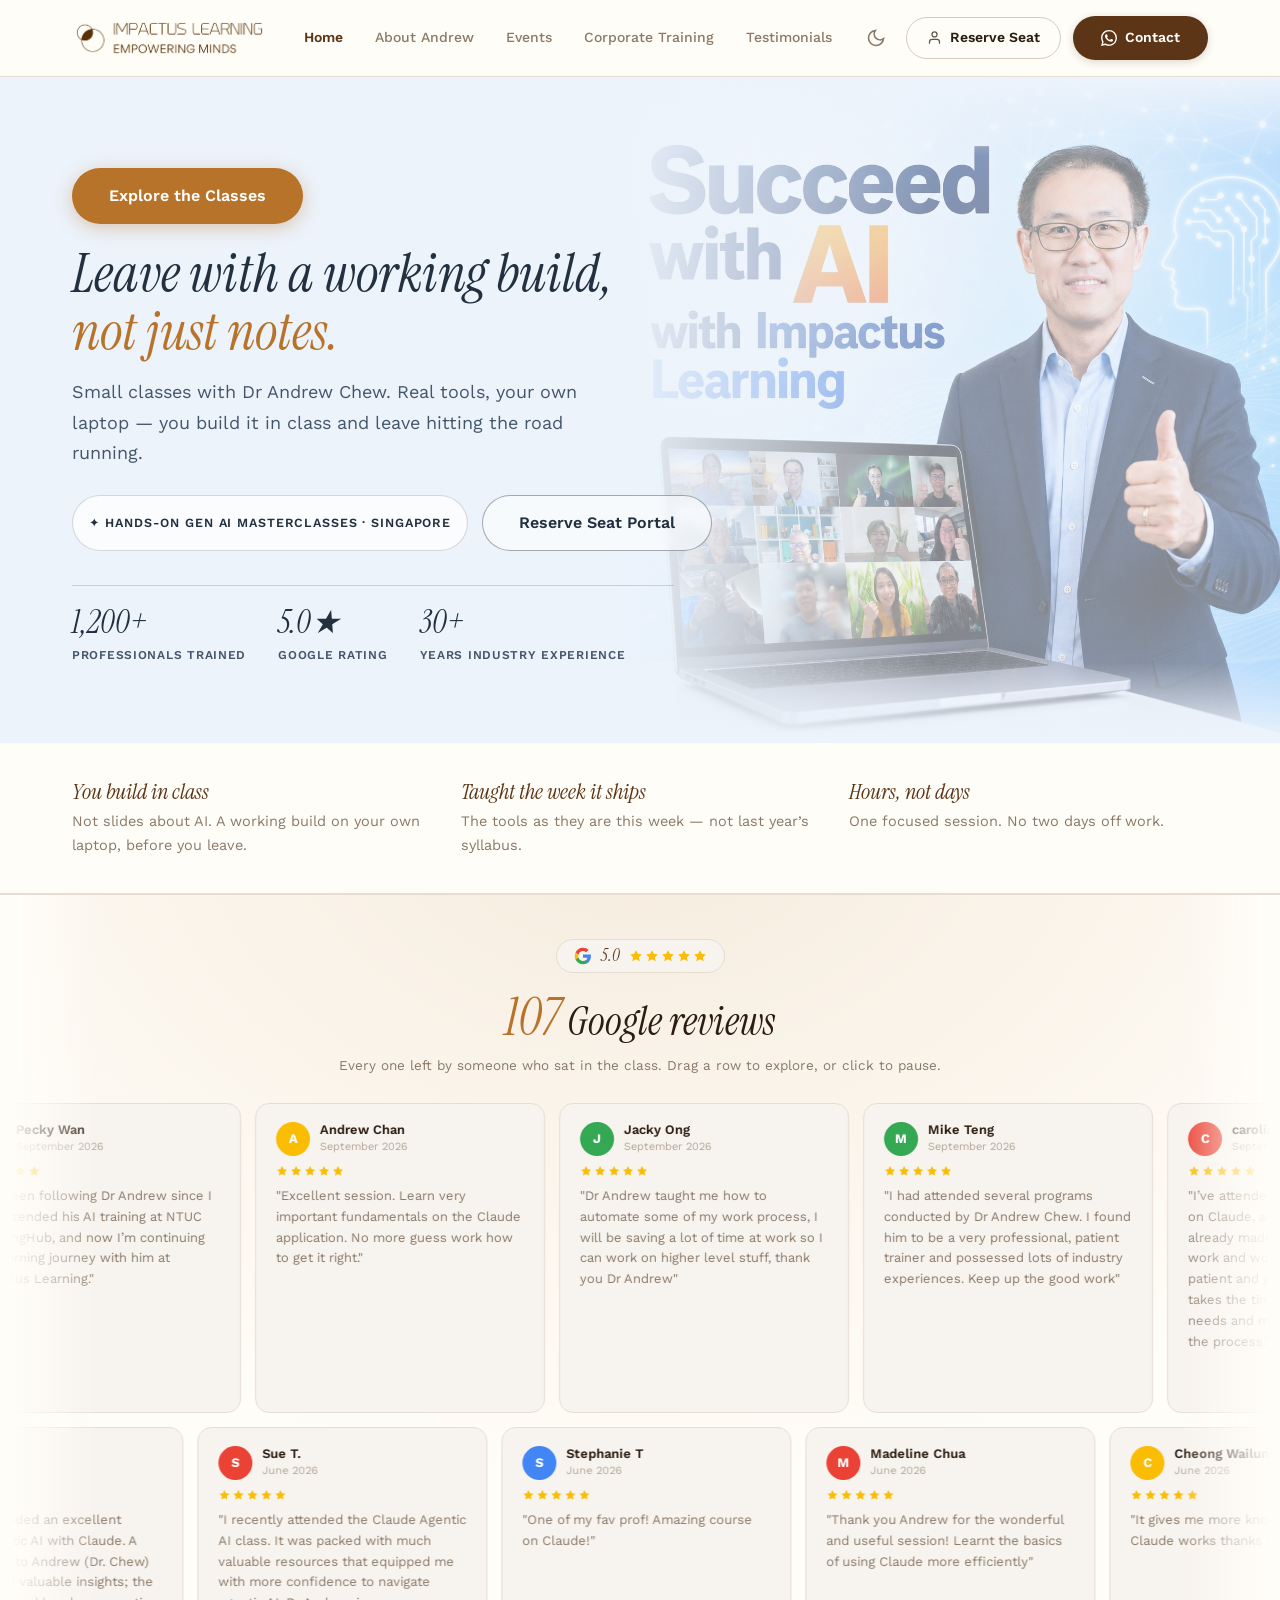
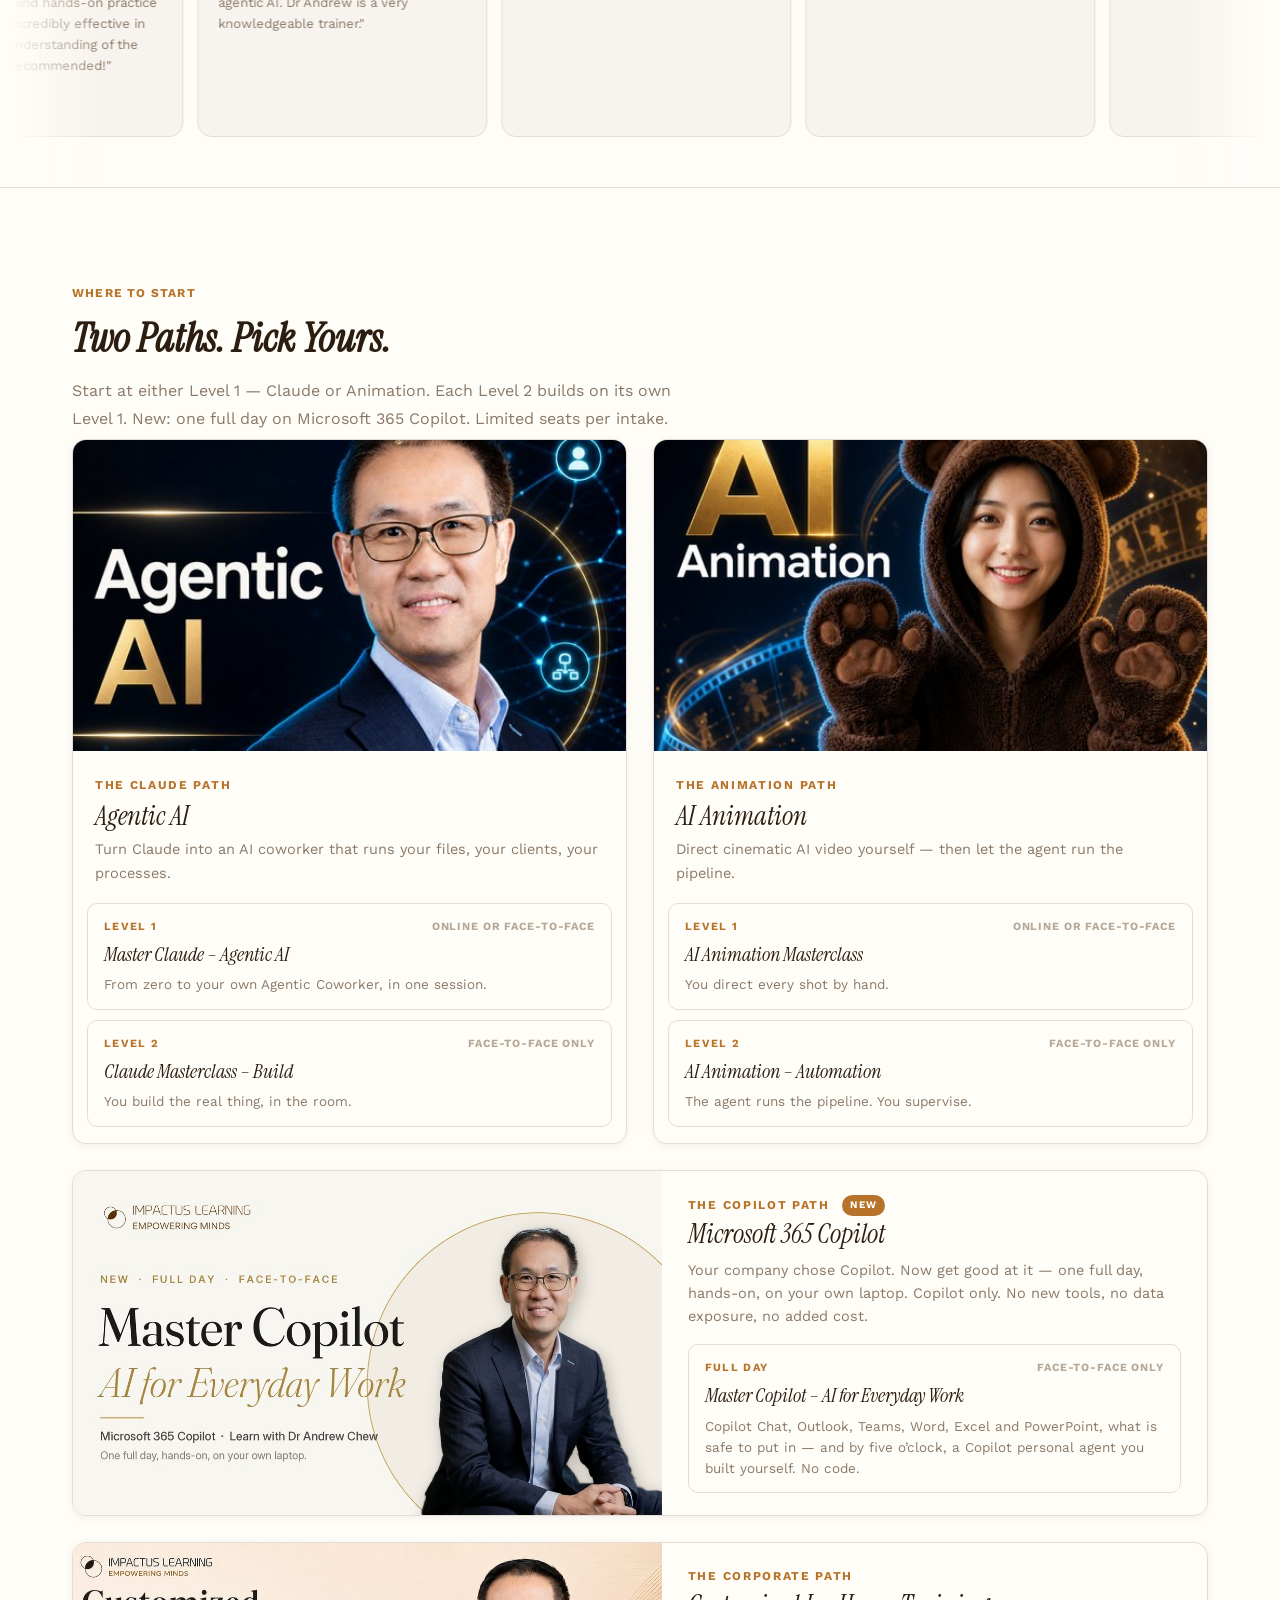
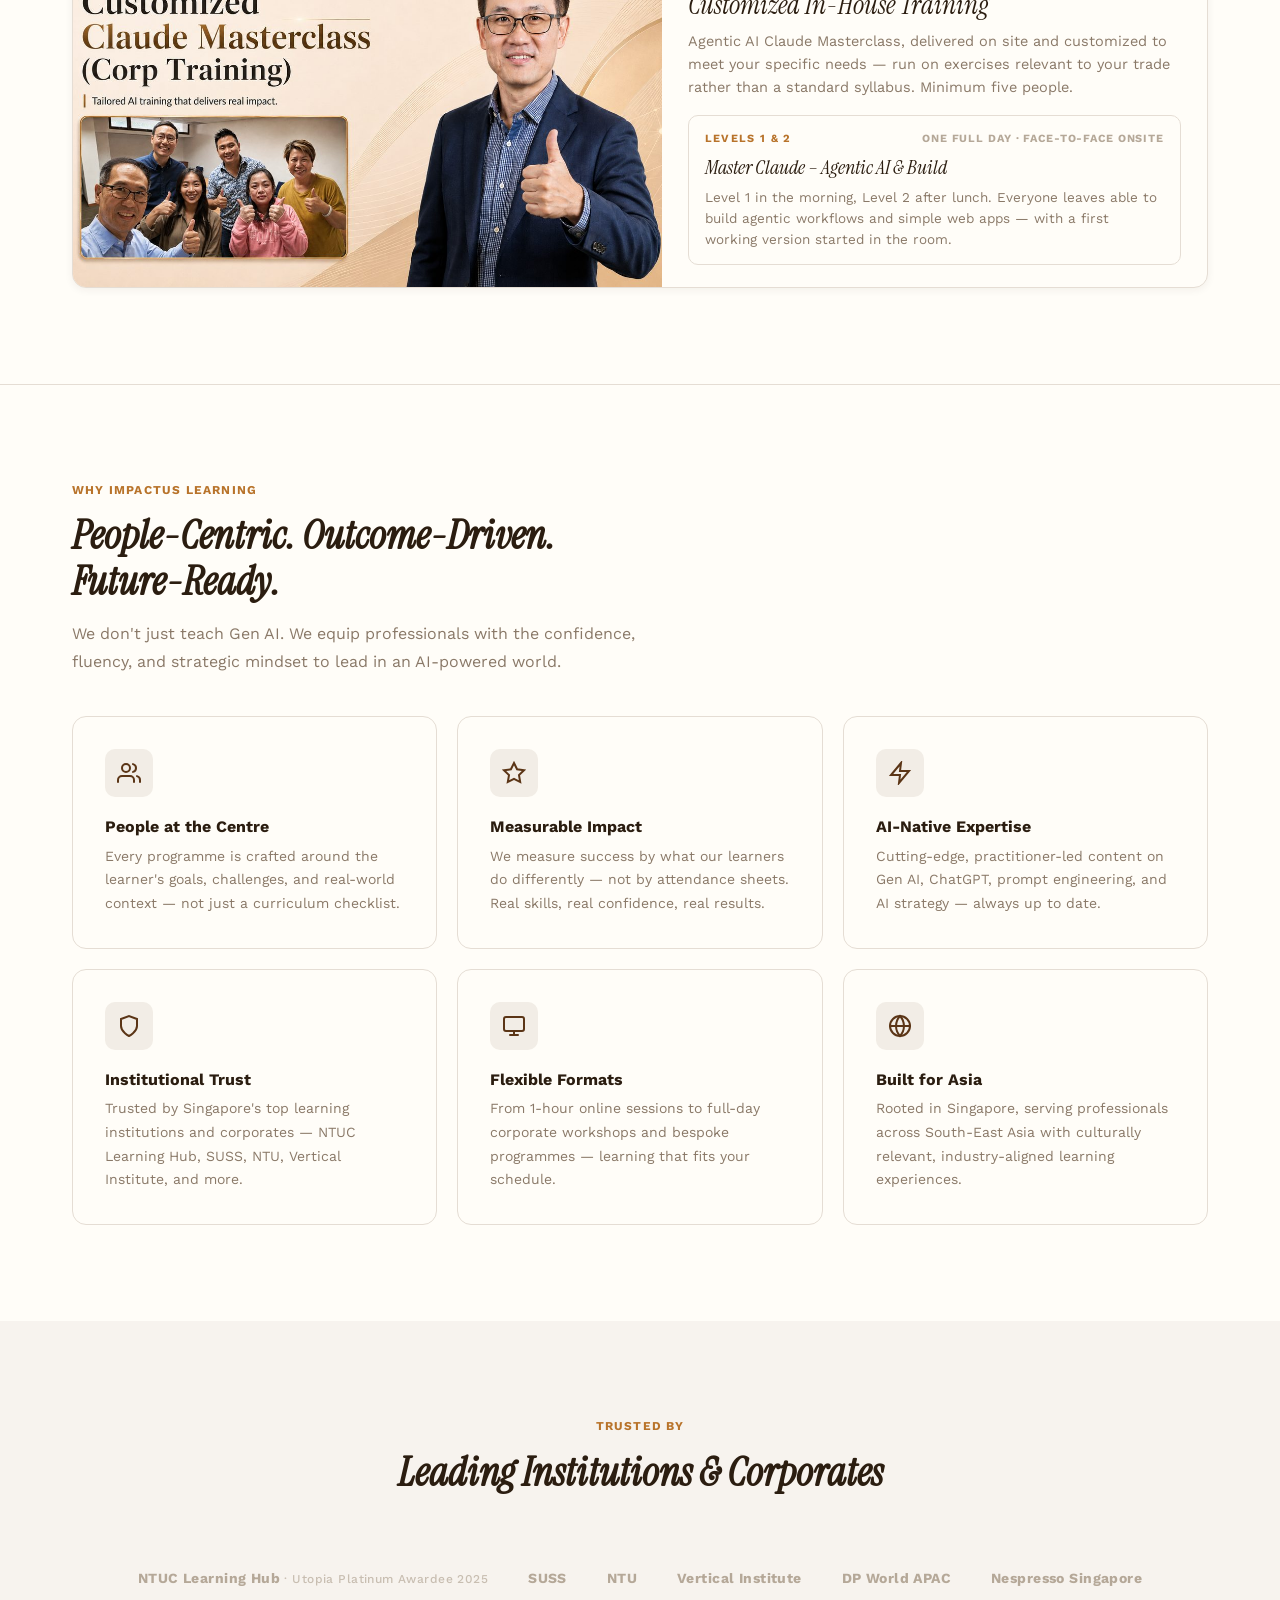
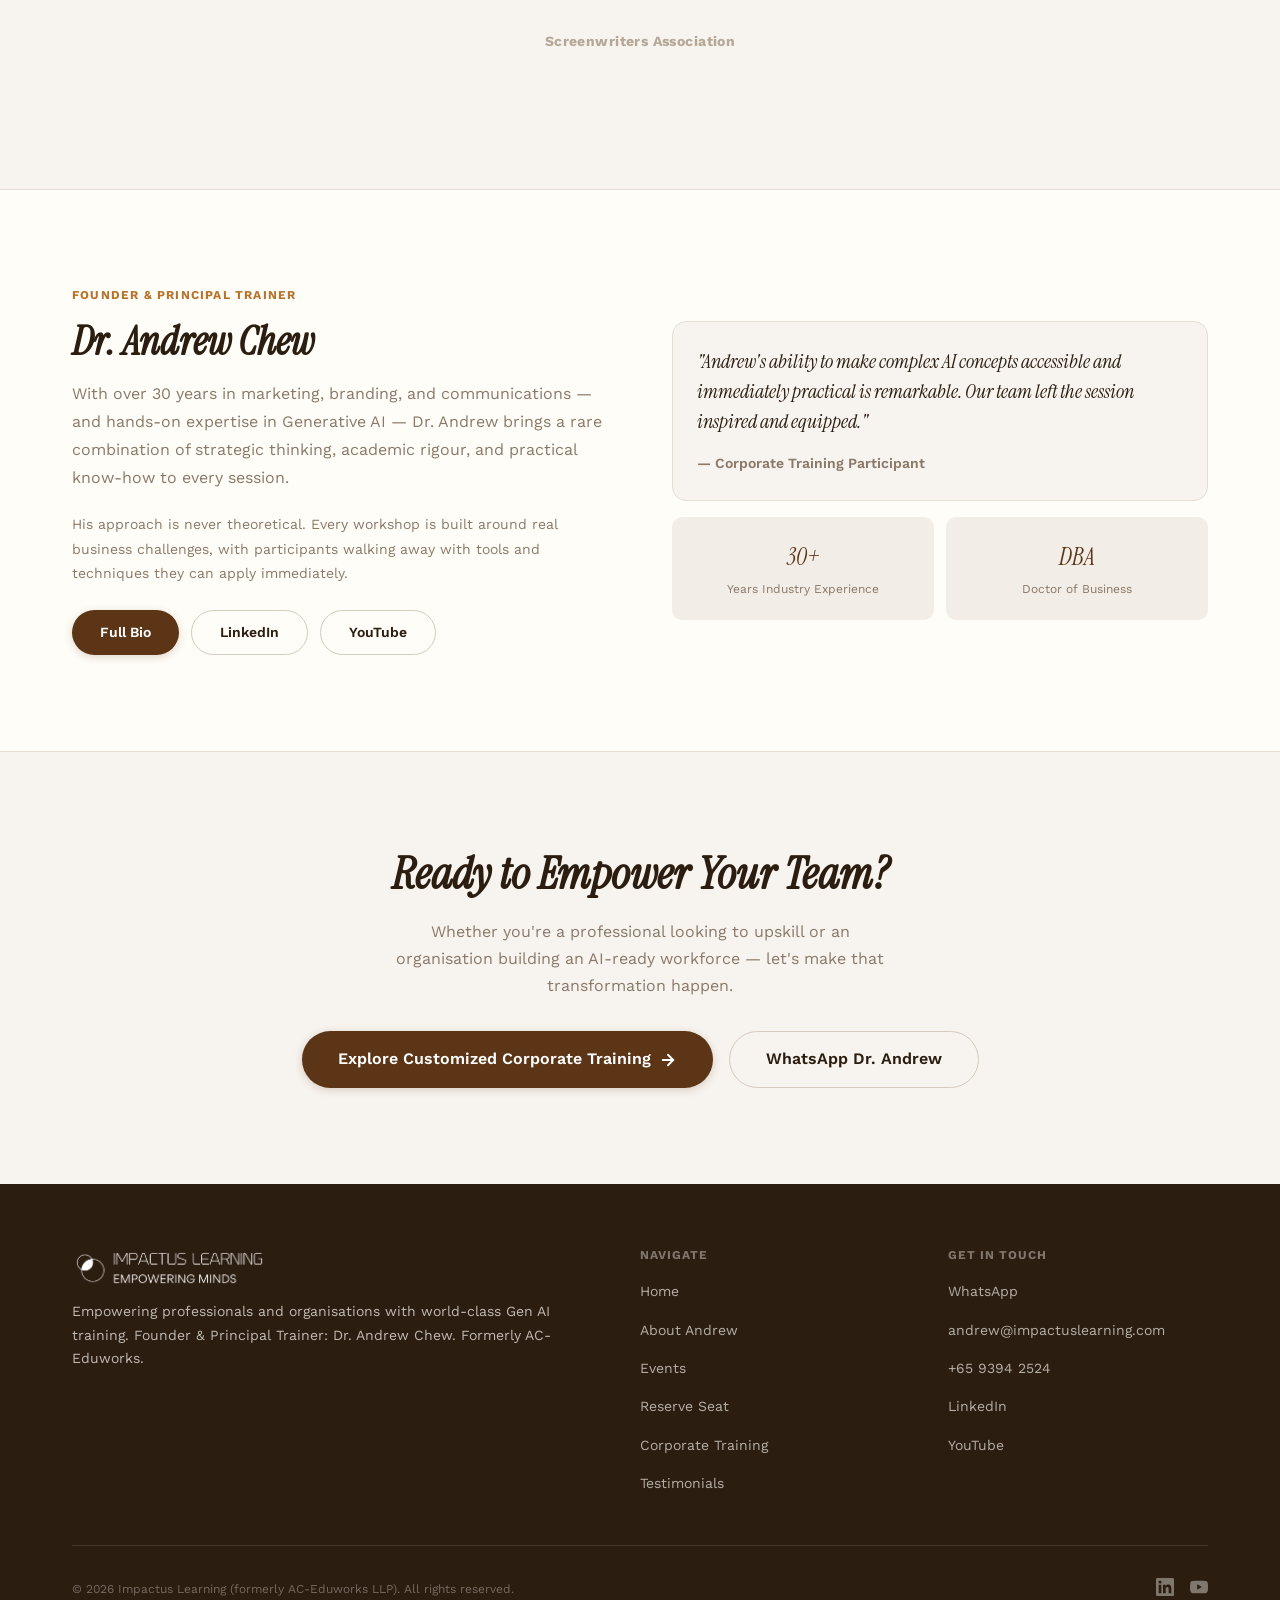
==== index.html @ dd1a16f7 "Homepage reviews: 104 -> 107 Google reviews; add Pecky Wan, Andrew Chan, Jacky Ong; hoe yang whee's " ====
<!DOCTYPE html>
<html lang="en">
<head>
  <!-- Google tag (gtag.js) -->
  <script async src="https://www.googletagmanager.com/gtag/js?id=G-1ZG98XKEWS"></script>
  <script>
    window.dataLayer = window.dataLayer || [];
    function gtag(){dataLayer.push(arguments);}
    gtag('js', new Date());
    gtag('config', 'G-1ZG98XKEWS');
  </script>

  <!-- Tidy URL: strip GA link-decoration params (_gl, _ga, _gid, _gac_*) from the address
       bar AFTER gtag.js has read them. Cross-domain measurement still works; the visitor
       just never sees the junk. -->
  <script>
    (function () {
      var JUNK = /^(_gl|_ga|_gid|_gac_.*)$/;
      function tidyUrl() {
        try {
          var url = new URL(window.location.href), dirty = false;
          Array.from(url.searchParams.keys()).forEach(function (k) {
            if (JUNK.test(k)) { url.searchParams.delete(k); dirty = true; }
          });
          if (!dirty) return;
          var qs = url.searchParams.toString();
          history.replaceState(history.state, '', url.pathname + (qs ? '?' + qs : '') + url.hash);
        } catch (e) { /* no-op */ }
      }
      if (document.readyState === 'complete') tidyUrl();
      else window.addEventListener('load', tidyUrl);
    })();
  </script>

  <meta charset="UTF-8">
  <meta name="viewport" content="width=device-width, initial-scale=1.0">
  <meta name="color-scheme" content="light dark">
  <meta name="supported-color-schemes" content="light dark">
  <title>Impactus Learning — Empowering Minds</title>
  <meta name="description" content="Impactus Learning empowers professionals and organisations with world-class Gen AI training. Founder & Principal Trainer: Dr. Andrew Chew. Formerly AC-Eduworks.">
  <meta property="og:title" content="Impactus Learning — Empowering Minds">
  <meta property="og:description" content="Professional Gen AI training for marketing, sales, and creative teams. Practical, transformative, people-centric.">
  <link rel="preconnect" href="https://fonts.googleapis.com">
  <link rel="preconnect" href="https://fonts.gstatic.com" crossorigin>
  <link href="https://fonts.googleapis.com/css2?family=Instrument+Serif:ital@0;1&family=Work+Sans:wght@300..700&display=swap" rel="stylesheet">
  <link rel="stylesheet" href="css/style.css?v=landing-v10">
  <link rel="icon" type="image/x-icon" href="favicon.ico">
  <link rel="apple-touch-icon" href="images/apple-touch-icon.png">
</head>
<body>

  <!-- HEADER -->
  <header class="header">
    <div class="container">
      <nav class="nav">
        <a href="index.html" class="nav__logo">
          <img src="images/logo.png" alt="Impactus Learning — Empowering Minds" class="nav__logo-img">
        </a>

        <div class="nav__overlay"></div>
        <ul class="nav__links">
          <li class="nav__drawer-header">
            <span>Menu</span>
            <button class="nav__close" aria-label="Close menu">
              <svg width="18" height="18" viewBox="0 0 24 24" fill="none" stroke="currentColor" stroke-width="2.5" stroke-linecap="round"><path d="M18 6L6 18M6 6l12 12"/></svg>
            </button>
          </li>
          <li class="nav__portal-item"><a href="https://events.impactuslearning.com/portal/" target="_blank" rel="noopener"><svg width="16" height="16" viewBox="0 0 24 24" fill="none" stroke="currentColor" stroke-width="2" stroke-linecap="round" stroke-linejoin="round"><path d="M20 21v-2a4 4 0 0 0-4-4H8a4 4 0 0 0-4 4v2"/><circle cx="12" cy="7" r="4"/></svg> Reserve Seat</a></li>
                    <li><a href="index.html" class="active">Home</a></li>
          <li><a href="about.html">About Andrew</a></li>
          <li><a href="https://events.impactuslearning.com" target="_blank" rel="noopener">Events</a></li>
          <li><a href="training.html">Corporate Training</a></li>
          <li><a href="testimonials.html">Testimonials</a></li>
          <!-- <li><a href="rebrand.html">Our Story</a></li> -->
        </ul>

        <div class="nav__actions">
          <button class="theme-toggle" data-theme-toggle aria-label="Toggle theme">
            <svg width="20" height="20" viewBox="0 0 24 24" fill="none" stroke="currentColor" stroke-width="2"><path d="M21 12.79A9 9 0 1 1 11.21 3 7 7 0 0 0 21 12.79z"/></svg>
          </button>
          <a href="https://events.impactuslearning.com/portal/" class="btn btn--outline nav__portal" target="_blank" rel="noopener"><svg width="15" height="15" viewBox="0 0 24 24" fill="none" stroke="currentColor" stroke-width="2" stroke-linecap="round" stroke-linejoin="round"><path d="M20 21v-2a4 4 0 0 0-4-4H8a4 4 0 0 0-4 4v2"/><circle cx="12" cy="7" r="4"/></svg> Reserve Seat</a>
          <a href="https://wa.me/6593942524" class="btn btn--primary" target="_blank" rel="noopener">
            <svg width="16" height="16" viewBox="0 0 24 24" fill="currentColor"><path d="M17.472 14.382c-.297-.149-1.758-.867-2.03-.967-.273-.099-.471-.148-.67.15-.197.297-.767.966-.94 1.164-.173.199-.347.223-.644.075-.297-.15-1.255-.463-2.39-1.475-.883-.788-1.48-1.761-1.653-2.059-.173-.297-.018-.458.13-.606.134-.133.298-.347.446-.52.149-.174.198-.298.298-.497.099-.198.05-.371-.025-.52-.075-.149-.669-1.612-.916-2.207-.242-.579-.487-.5-.669-.51-.173-.008-.371-.01-.57-.01-.198 0-.52.074-.792.372-.272.297-1.04 1.016-1.04 2.479 0 1.462 1.065 2.875 1.213 3.074.149.198 2.096 3.2 5.077 4.487.709.306 1.262.489 1.694.625.712.227 1.36.195 1.871.118.571-.085 1.758-.719 2.006-1.413.248-.694.248-1.289.173-1.413-.074-.124-.272-.198-.57-.347m-5.421 7.403h-.004a9.87 9.87 0 01-5.031-1.378l-.361-.214-3.741.982.998-3.648-.235-.374a9.86 9.86 0 01-1.51-5.26c.001-5.45 4.436-9.884 9.888-9.884 2.64 0 5.122 1.03 6.988 2.898a9.825 9.825 0 012.893 6.994c-.003 5.45-4.437 9.884-9.885 9.884m8.413-18.297A11.815 11.815 0 0012.05 0C5.495 0 .16 5.335.157 11.892c0 2.096.547 4.142 1.588 5.945L.057 24l6.305-1.654a11.882 11.882 0 005.683 1.448h.005c6.554 0 11.89-5.335 11.893-11.893a11.821 11.821 0 00-3.48-8.413z"/></svg>
            Contact
          </a>
          <button class="nav__toggle" aria-label="Open menu">
            <svg width="24" height="24" viewBox="0 0 24 24" fill="none" stroke="currentColor" stroke-width="2"><path d="M3 12h18M3 6h18M3 18h18"/></svg>
          </button>
        </div>
      </nav>
    </div>
  </header>

  <!-- HERO — full-photo, outcome-led -->
  <section class="heroX">
    <div class="heroX__art">
      <img src="images/succeed-hero-banner.jpg" alt="Succeed with AI with Impactus Learning — Dr Andrew Chew, thumbs up beside a class on a video call" class="heroX__bg" loading="eager" fetchpriority="high">
    </div>
    <div class="container heroX__content">
      <a href="#paths" class="btn btn--lg btn--hero-gold heroX__cta-top">Explore the Classes</a>
      <h1 class="heroX__title">Leave with a working build, <span>not just notes.</span></h1>
      <p class="heroX__sub">Small classes with Dr Andrew Chew. Real tools, your own laptop &mdash; you build it in class and leave hitting the road running.</p>
      <div class="heroX__actions">
        <a href="#paths" class="heroX__badge heroX__badge--link">&#10022; Hands-on Gen AI masterclasses &middot; Singapore</a>
        <a href="https://events.impactuslearning.com/portal/" class="btn btn--lg btn--hero-ghost" target="_blank" rel="noopener">Reserve Seat Portal</a>
      </div>
      <div class="heroX__proof">
        <div class="heroX__stat"><strong data-count="1200" data-suffix="+">0</strong><span>Professionals trained</span></div>
        <div class="heroX__stat"><strong>5.0&#9733;</strong><span>Google rating</span></div>
        <div class="heroX__stat"><strong data-count="30" data-suffix="+">0</strong><span>Years industry experience</span></div>
      </div>
    </div>
  </section>

  <!-- WHAT'S IN IT FOR YOU -->
  <section class="whyrow" data-animate>
    <div class="container">
      <div class="whyrow__grid">
        <div class="whyrow__item">
          <h3>You build in class</h3>
          <p>Not slides about AI. A working build on your own laptop, before you leave.</p>
        </div>
        <div class="whyrow__item">
          <h3>Taught the week it ships</h3>
          <p>The tools as they are this week &mdash; not last year&rsquo;s syllabus.</p>
        </div>
        <div class="whyrow__item">
          <h3>Hours, not days</h3>
          <p>One focused session. No two days off work.</p>
        </div>
      </div>
    </div>
  </section>

  <!-- GOOGLE REVIEWS - two counter-scrolling rows (top: newest first, bottom: oldest first) -->
  <section class="rvws" id="reviews" aria-label="Google reviews">
    <svg width="0" height="0" style="position:absolute" aria-hidden="true" focusable="false"><defs><symbol id="rvstar" viewBox="0 0 24 24"><path d="M12 2l3.09 6.26L22 9.27l-5 4.87 1.18 6.88L12 17.77l-6.18 3.25L7 14.14 2 9.27l6.91-1.01L12 2z"/></symbol></defs></svg>
    <div class="rvws__head">
      <span class="rvws__badge"><svg class="rvws__g" width="18" height="18" viewBox="0 0 24 24" xmlns="http://www.w3.org/2000/svg" aria-hidden="true"><path d="M22.56 12.25c0-.78-.07-1.53-.2-2.25H12v4.26h5.92c-.26 1.37-1.04 2.53-2.21 3.31v2.77h3.57c2.08-1.92 3.28-4.74 3.28-8.09z" fill="#4285F4"/><path d="M12 23c2.97 0 5.46-.98 7.28-2.66l-3.57-2.77c-.98.66-2.23 1.06-3.71 1.06-2.86 0-5.29-1.93-6.16-4.53H2.18v2.84C3.99 20.53 7.7 23 12 23z" fill="#34A853"/><path d="M5.84 14.09c-.22-.66-.35-1.36-.35-2.09s.13-1.43.35-2.09V7.07H2.18C1.43 8.55 1 10.22 1 12s.43 3.45 1.18 4.93l3.66-2.84z" fill="#FBBC05"/><path d="M12 5.38c1.62 0 3.06.56 4.21 1.64l3.15-3.15C17.45 2.09 14.97 1 12 1 7.7 1 3.99 3.47 2.18 7.07l3.66 2.84c.87-2.6 3.3-4.53 6.16-4.53z" fill="#EA4335"/></svg><span class="rvws__score">5.0</span><span class="rvws__stars"><svg class="rvst rvst--lg"><use href="#rvstar"/></svg><svg class="rvst rvst--lg"><use href="#rvstar"/></svg><svg class="rvst rvst--lg"><use href="#rvstar"/></svg><svg class="rvst rvst--lg"><use href="#rvstar"/></svg><svg class="rvst rvst--lg"><use href="#rvstar"/></svg></span></span>
      <h2 class="rvws__count"><strong>107</strong> Google reviews</h2>
      <p class="rvws__sub">Every one left by someone who sat in the class. Drag a row to explore, or click to pause.</p>
    </div>
    <div class="rvws__rows">
      <div class="rvws__vp">
        <div class="rvws__track rvws__track--a" id="rvwsRowTop" data-dir="left">
          <!-- === SET 1 (real reviews only) === -->
          <div class="review-card"><div class="review-card__top"><div class="review-card__avatar" style="background:#4285F4;">P</div><div><div class="review-card__name">Pecky Wan</div><div class="review-card__date">September 2026</div></div></div><div class="review-card__stars"><svg class="rvst"><use href="#rvstar"/></svg><svg class="rvst"><use href="#rvstar"/></svg><svg class="rvst"><use href="#rvstar"/></svg><svg class="rvst"><use href="#rvstar"/></svg><svg class="rvst"><use href="#rvstar"/></svg></div><p class="review-card__text">"I’ve been following Dr Andrew since I first attended his AI training at NTUC LearningHub, and now I’m continuing my learning journey with him at Impactus Learning."</p></div>
          <div class="review-card"><div class="review-card__top"><div class="review-card__avatar" style="background:#FBBC04;">A</div><div><div class="review-card__name">Andrew Chan</div><div class="review-card__date">September 2026</div></div></div><div class="review-card__stars"><svg class="rvst"><use href="#rvstar"/></svg><svg class="rvst"><use href="#rvstar"/></svg><svg class="rvst"><use href="#rvstar"/></svg><svg class="rvst"><use href="#rvstar"/></svg><svg class="rvst"><use href="#rvstar"/></svg></div><p class="review-card__text">"Excellent session. Learn very important fundamentals on the Claude application. No more guess work how to get it right."</p></div>
          <div class="review-card"><div class="review-card__top"><div class="review-card__avatar" style="background:#34A853;">J</div><div><div class="review-card__name">Jacky Ong</div><div class="review-card__date">September 2026</div></div></div><div class="review-card__stars"><svg class="rvst"><use href="#rvstar"/></svg><svg class="rvst"><use href="#rvstar"/></svg><svg class="rvst"><use href="#rvstar"/></svg><svg class="rvst"><use href="#rvstar"/></svg><svg class="rvst"><use href="#rvstar"/></svg></div><p class="review-card__text">"Dr Andrew taught me how to automate some of my work process, I will be saving a lot of time at work so I can work on higher level stuff, thank you Dr Andrew"</p></div>
          <div class="review-card"><div class="review-card__top"><div class="review-card__avatar" style="background:#34A853;">M</div><div><div class="review-card__name">Mike Teng</div><div class="review-card__date">September 2026</div></div></div><div class="review-card__stars"><svg class="rvst"><use href="#rvstar"/></svg><svg class="rvst"><use href="#rvstar"/></svg><svg class="rvst"><use href="#rvstar"/></svg><svg class="rvst"><use href="#rvstar"/></svg><svg class="rvst"><use href="#rvstar"/></svg></div><p class="review-card__text">"I had attended several programs conducted by Dr Andrew Chew. I found him to be a very professional, patient trainer and possessed lots of industry experiences. Keep up the good work"</p></div>
          <div class="review-card"><div class="review-card__top"><div class="review-card__avatar" style="background:#EA4335;">C</div><div><div class="review-card__name">caroline s</div><div class="review-card__date">September 2026</div></div></div><div class="review-card__stars"><svg class="rvst"><use href="#rvstar"/></svg><svg class="rvst"><use href="#rvstar"/></svg><svg class="rvst"><use href="#rvstar"/></svg><svg class="rvst"><use href="#rvstar"/></svg><svg class="rvst"><use href="#rvstar"/></svg></div><p class="review-card__text">"I’ve attended two of Andrew’s classes on Claude, and what I’ve learnt has already made a real difference to my work and workflows. He is a clear, patient and generous teacher who takes the time to understand your needs and make sure you understand the process."</p></div>
          <div class="review-card"><div class="review-card__top"><div class="review-card__avatar" style="background:#FBBC04;">A</div><div><div class="review-card__name">Advisory Joymgtservices</div><div class="review-card__date">August 2026</div></div></div><div class="review-card__stars"><svg class="rvst"><use href="#rvstar"/></svg><svg class="rvst"><use href="#rvstar"/></svg><svg class="rvst"><use href="#rvstar"/></svg><svg class="rvst"><use href="#rvstar"/></svg><svg class="rvst"><use href="#rvstar"/></svg></div><p class="review-card__text">"Dr. Andrew combines his wealth of corporate experience with cutting edge insight on the latest AI developments, resulting in a practical classroom experience that is engaging and relevant for all participants. Thank you Dr. Andrew for the excellent session!"</p></div>
          <div class="review-card"><div class="review-card__top"><div class="review-card__avatar" style="background:#4285F4;">G</div><div><div class="review-card__name">Gwen Law</div><div class="review-card__date">August 2026</div></div></div><div class="review-card__stars"><svg class="rvst"><use href="#rvstar"/></svg><svg class="rvst"><use href="#rvstar"/></svg><svg class="rvst"><use href="#rvstar"/></svg><svg class="rvst"><use href="#rvstar"/></svg><svg class="rvst"><use href="#rvstar"/></svg></div><p class="review-card__text">"I recently completed Claude training with Dr. Andrew and really enjoyed it. He explained everything clearly and made the training easy to understand and practical. I learned a lot of useful tips that I can apply to my daily work, couldn't wait to apply them in work. Highly recommended!"</p></div>
          <div class="review-card"><div class="review-card__top"><div class="review-card__avatar" style="background:#34A853;">J</div><div><div class="review-card__name">Jonathan Lim</div><div class="review-card__date">August 2026</div></div></div><div class="review-card__stars"><svg class="rvst"><use href="#rvstar"/></svg><svg class="rvst"><use href="#rvstar"/></svg><svg class="rvst"><use href="#rvstar"/></svg><svg class="rvst"><use href="#rvstar"/></svg><svg class="rvst"><use href="#rvstar"/></svg></div><p class="review-card__text">"Excellent knowledge and delivery"</p></div>
          <div class="review-card"><div class="review-card__top"><div class="review-card__avatar" style="background:#FBBC04;">L</div><div><div class="review-card__name">Luke Tan</div><div class="review-card__date">August 2026</div></div></div><div class="review-card__stars"><svg class="rvst"><use href="#rvstar"/></svg><svg class="rvst"><use href="#rvstar"/></svg><svg class="rvst"><use href="#rvstar"/></svg><svg class="rvst"><use href="#rvstar"/></svg><svg class="rvst"><use href="#rvstar"/></svg></div><p class="review-card__text">"After attending it, I can confidently say it was an excellent decision and one of the most worthwhile uses of my precious time in recent memory."</p></div>
          <div class="review-card"><div class="review-card__top"><div class="review-card__avatar" style="background:#EA4335;">J</div><div><div class="review-card__name">Joyce Wam</div><div class="review-card__date">August 2026</div></div></div><div class="review-card__stars"><svg class="rvst"><use href="#rvstar"/></svg><svg class="rvst"><use href="#rvstar"/></svg><svg class="rvst"><use href="#rvstar"/></svg><svg class="rvst"><use href="#rvstar"/></svg><svg class="rvst"><use href="#rvstar"/></svg></div><p class="review-card__text">"Better understand Claude terminology or jargon for a layman. Dr Andrew was able to deliver and link it well!"</p></div>
          <div class="review-card"><div class="review-card__top"><div class="review-card__avatar" style="background:#4285F4;">B</div><div><div class="review-card__name">Bee Sin</div><div class="review-card__date">August 2026</div></div></div><div class="review-card__stars"><svg class="rvst"><use href="#rvstar"/></svg><svg class="rvst"><use href="#rvstar"/></svg><svg class="rvst"><use href="#rvstar"/></svg><svg class="rvst"><use href="#rvstar"/></svg><svg class="rvst"><use href="#rvstar"/></svg></div><p class="review-card__text">"Dr Andrew's class was engaging and well-structured. The explanations were clear and easy to understand, and the examples helped reinforce the key concepts. He was good in problem solving with the precise prompts. Overall, it was an enjoyable and valuable learning experience."</p></div>
          <div class="review-card"><div class="review-card__top"><div class="review-card__avatar" style="background:#34A853;">J</div><div><div class="review-card__name">Joshua Goh</div><div class="review-card__date">August 2026</div></div></div><div class="review-card__stars"><svg class="rvst"><use href="#rvstar"/></svg><svg class="rvst"><use href="#rvstar"/></svg><svg class="rvst"><use href="#rvstar"/></svg><svg class="rvst"><use href="#rvstar"/></svg><svg class="rvst"><use href="#rvstar"/></svg></div><p class="review-card__text">"Awesome instructor, Dr Andrew Chew and he was able to simplify the steps and explain each step clearly and in an interactive way that made learning so much easier and enjoyable !!"</p></div>
          <div class="review-card"><div class="review-card__top"><div class="review-card__avatar" style="background:#4285F4;">V</div><div><div class="review-card__name">Violet Ngan</div><div class="review-card__date">August 2026</div></div></div><div class="review-card__stars"><svg class="rvst"><use href="#rvstar"/></svg><svg class="rvst"><use href="#rvstar"/></svg><svg class="rvst"><use href="#rvstar"/></svg><svg class="rvst"><use href="#rvstar"/></svg><svg class="rvst"><use href="#rvstar"/></svg></div><p class="review-card__text">"Eye-opening and empowering! Dr Andrew Chew’s Impactus Learning Master Claude Agentic AI course opened my eyes to how much Claude can actually do. I was amazed that we could create a live website with minimal effort and learn how AI can simplify and automate everyday tasks."</p></div>
          <div class="review-card"><div class="review-card__top"><div class="review-card__avatar" style="background:#34A853;">A</div><div><div class="review-card__name">Agape Ko</div><div class="review-card__date">August 2026</div></div></div><div class="review-card__stars"><svg class="rvst"><use href="#rvstar"/></svg><svg class="rvst"><use href="#rvstar"/></svg><svg class="rvst"><use href="#rvstar"/></svg><svg class="rvst"><use href="#rvstar"/></svg><svg class="rvst"><use href="#rvstar"/></svg></div><p class="review-card__text">"Dr Andrew handholds u to create your own LIVE website during class !! Im gonna make many many websites for my biz~ &amp; attend ALL Ur classes~~~"</p></div>
          <div class="review-card"><div class="review-card__top"><div class="review-card__avatar" style="background:#FBBC04;">B</div><div><div class="review-card__name">barkathunnisha abu bakar</div><div class="review-card__date">August 2026</div></div></div><div class="review-card__stars"><svg class="rvst"><use href="#rvstar"/></svg><svg class="rvst"><use href="#rvstar"/></svg><svg class="rvst"><use href="#rvstar"/></svg><svg class="rvst"><use href="#rvstar"/></svg><svg class="rvst"><use href="#rvstar"/></svg></div><p class="review-card__text">"I attended the Claude Masterclass and it exceeded my expectations. Andrew is a clear, structured, and genuinely friendly instructor — he makes the material easy to pick up regardless of your starting point."</p></div>
          <div class="review-card"><div class="review-card__top"><div class="review-card__avatar" style="background:#EA4335;">H</div><div><div class="review-card__name">Honey Jellus</div><div class="review-card__date">July 2026</div></div></div><div class="review-card__stars"><svg class="rvst"><use href="#rvstar"/></svg><svg class="rvst"><use href="#rvstar"/></svg><svg class="rvst"><use href="#rvstar"/></svg><svg class="rvst"><use href="#rvstar"/></svg><svg class="rvst"><use href="#rvstar"/></svg></div><p class="review-card__text">"Enjoyed Andrew's class. He is always patient. Glad to learn what Gemini Live in mobile can do."</p></div>
          <div class="review-card"><div class="review-card__top"><div class="review-card__avatar" style="background:#4285F4;">L</div><div><div class="review-card__name">Lin He</div><div class="review-card__date">July 2026</div></div></div><div class="review-card__stars"><svg class="rvst"><use href="#rvstar"/></svg><svg class="rvst"><use href="#rvstar"/></svg><svg class="rvst"><use href="#rvstar"/></svg><svg class="rvst"><use href="#rvstar"/></svg><svg class="rvst"><use href="#rvstar"/></svg></div><p class="review-card__text">"I've attended the AI class taught by DR Andrew. He's a helpful, jovial instructor who is willing to teach. His class is interesting."</p></div>
          <div class="review-card"><div class="review-card__top"><div class="review-card__avatar" style="background:#34A853;">A</div><div><div class="review-card__name">Atwood Chai</div><div class="review-card__date">July 2026</div></div></div><div class="review-card__stars"><svg class="rvst"><use href="#rvstar"/></svg><svg class="rvst"><use href="#rvstar"/></svg><svg class="rvst"><use href="#rvstar"/></svg><svg class="rvst"><use href="#rvstar"/></svg><svg class="rvst"><use href="#rvstar"/></svg></div><p class="review-card__text">"Dr.Andrew is always my best tutor in AI. Five stars is not enough"</p></div>
          <div class="review-card"><div class="review-card__top"><div class="review-card__avatar" style="background:#EA4335;">H</div><div><div class="review-card__name">hoe yang whee</div><div class="review-card__date">July 2026</div></div></div><div class="review-card__stars"><svg class="rvst"><use href="#rvstar"/></svg><svg class="rvst"><use href="#rvstar"/></svg><svg class="rvst"><use href="#rvstar"/></svg><svg class="rvst"><use href="#rvstar"/></svg><svg class="rvst"><use href="#rvstar"/></svg></div><p class="review-card__text">"A very knowledgeable and informative lecturer who is always waiting to share his knowledge ."</p></div>
          <div class="review-card"><div class="review-card__top"><div class="review-card__avatar" style="background:#FBBC04;">W</div><div><div class="review-card__name">Wong WT</div><div class="review-card__date">July 2026</div></div></div><div class="review-card__stars"><svg class="rvst"><use href="#rvstar"/></svg><svg class="rvst"><use href="#rvstar"/></svg><svg class="rvst"><use href="#rvstar"/></svg><svg class="rvst"><use href="#rvstar"/></svg><svg class="rvst"><use href="#rvstar"/></svg></div><p class="review-card__text">"Learned great AI tools"</p></div>
          <div class="review-card"><div class="review-card__top"><div class="review-card__avatar" style="background:#4285F4;">J</div><div><div class="review-card__name">Jeffrey Loke</div><div class="review-card__date">July 2026</div></div></div><div class="review-card__stars"><svg class="rvst"><use href="#rvstar"/></svg><svg class="rvst"><use href="#rvstar"/></svg><svg class="rvst"><use href="#rvstar"/></svg><svg class="rvst"><use href="#rvstar"/></svg><svg class="rvst"><use href="#rvstar"/></svg></div><p class="review-card__text">"Andrew is an excellent trainer who is able to explain the steps and concept in detail on the basics of Claude and Claude Cowork plus using it to create websites and PowerPoint. I would highly recommend him"</p></div>
          <div class="review-card"><div class="review-card__top"><div class="review-card__avatar" style="background:#34A853;">C</div><div><div class="review-card__name">Chan Loong</div><div class="review-card__date">July 2026</div></div></div><div class="review-card__stars"><svg class="rvst"><use href="#rvstar"/></svg><svg class="rvst"><use href="#rvstar"/></svg><svg class="rvst"><use href="#rvstar"/></svg><svg class="rvst"><use href="#rvstar"/></svg><svg class="rvst"><use href="#rvstar"/></svg></div><p class="review-card__text">"Learnt a lot from Dr. Andrew's courses as a newbie in AI. He prepares you well for the sessions and is practical with the use cases and always wanting to show more. Strongly recommended."</p></div>
          <div class="review-card"><div class="review-card__top"><div class="review-card__avatar" style="background:#EA4335;">F</div><div><div class="review-card__name">Faye Lam</div><div class="review-card__date">July 2026</div></div></div><div class="review-card__stars"><svg class="rvst"><use href="#rvstar"/></svg><svg class="rvst"><use href="#rvstar"/></svg><svg class="rvst"><use href="#rvstar"/></svg><svg class="rvst"><use href="#rvstar"/></svg><svg class="rvst"><use href="#rvstar"/></svg></div><p class="review-card__text">"Very useful to learn it"</p></div>
          <div class="review-card"><div class="review-card__top"><div class="review-card__avatar" style="background:#FBBC04;">J</div><div><div class="review-card__name">joyce low</div><div class="review-card__date">July 2026</div></div></div><div class="review-card__stars"><svg class="rvst"><use href="#rvstar"/></svg><svg class="rvst"><use href="#rvstar"/></svg><svg class="rvst"><use href="#rvstar"/></svg><svg class="rvst"><use href="#rvstar"/></svg><svg class="rvst"><use href="#rvstar"/></svg></div><p class="review-card__text">"Very useful"</p></div>
          <div class="review-card"><div class="review-card__top"><div class="review-card__avatar" style="background:#4285F4;">W</div><div><div class="review-card__name">wang jin</div><div class="review-card__date">July 2026</div></div></div><div class="review-card__stars"><svg class="rvst"><use href="#rvstar"/></svg><svg class="rvst"><use href="#rvstar"/></svg><svg class="rvst"><use href="#rvstar"/></svg><svg class="rvst"><use href="#rvstar"/></svg><svg class="rvst"><use href="#rvstar"/></svg></div><p class="review-card__text">"Very nice experience with Andrew"</p></div>
          <div class="review-card"><div class="review-card__top"><div class="review-card__avatar" style="background:#34A853;">G</div><div><div class="review-card__name">Gee Mayu</div><div class="review-card__date">July 2026</div></div></div><div class="review-card__stars"><svg class="rvst"><use href="#rvstar"/></svg><svg class="rvst"><use href="#rvstar"/></svg><svg class="rvst"><use href="#rvstar"/></svg><svg class="rvst"><use href="#rvstar"/></svg><svg class="rvst"><use href="#rvstar"/></svg></div><p class="review-card__text">"Dr. Andrew is a fantastic teacher. He explains concepts clearly and breaks things down in a way that's easy to follow, no matter your background."</p></div>
          <div class="review-card"><div class="review-card__top"><div class="review-card__avatar" style="background:#4285F4;">B</div><div><div class="review-card__name">Bintu Azizan</div><div class="review-card__date">July 2026</div></div></div><div class="review-card__stars"><svg class="rvst"><use href="#rvstar"/></svg><svg class="rvst"><use href="#rvstar"/></svg><svg class="rvst"><use href="#rvstar"/></svg><svg class="rvst"><use href="#rvstar"/></svg><svg class="rvst"><use href="#rvstar"/></svg></div><p class="review-card__text">"Good sharing & training for beginners on AI. I’ve learnt using AI- Claude, Google Flow, Suno, Capcut. It was amazing. Mr Andrew is very helpful. Thank you!"</p></div>
          <div class="review-card"><div class="review-card__top"><div class="review-card__avatar" style="background:#34A853;">H</div><div><div class="review-card__name">Hakim Razali</div><div class="review-card__date">July 2026</div></div></div><div class="review-card__stars"><svg class="rvst"><use href="#rvstar"/></svg><svg class="rvst"><use href="#rvstar"/></svg><svg class="rvst"><use href="#rvstar"/></svg><svg class="rvst"><use href="#rvstar"/></svg><svg class="rvst"><use href="#rvstar"/></svg></div><p class="review-card__text">"good session with Andrew! 👍🏽"</p></div>
          <div class="review-card"><div class="review-card__top"><div class="review-card__avatar" style="background:#EA4335;">J</div><div><div class="review-card__name">Jane Koon</div><div class="review-card__date">July 2026</div></div></div><div class="review-card__stars"><svg class="rvst"><use href="#rvstar"/></svg><svg class="rvst"><use href="#rvstar"/></svg><svg class="rvst"><use href="#rvstar"/></svg><svg class="rvst"><use href="#rvstar"/></svg><svg class="rvst"><use href="#rvstar"/></svg></div><p class="review-card__text">"Dr Andrew Chew is a very experienced trainer and I’ve attended a few AI classes conducted by him. I’ve attended his Automation Masterclass today July 10, 2026. It’s an eye opening experience to explore Google Flow & recap CapCut and I always love to use Suno for music creation"</p></div>
          <div class="review-card"><div class="review-card__top"><div class="review-card__avatar" style="background:#4285F4;">U</div><div><div class="review-card__name">Uncle In Singlet</div><div class="review-card__date">July 2026</div></div></div><div class="review-card__stars"><svg class="rvst"><use href="#rvstar"/></svg><svg class="rvst"><use href="#rvstar"/></svg><svg class="rvst"><use href="#rvstar"/></svg><svg class="rvst"><use href="#rvstar"/></svg><svg class="rvst"><use href="#rvstar"/></svg></div><p class="review-card__text">"I had the opportunity to attend an almost 4-hour Claude masterclass, and it was absolutely worth every minute. The session was practical, insightful, and packed with real-world workflows rather than just theory."</p></div>
          <div class="review-card"><div class="review-card__top"><div class="review-card__avatar" style="background:#FBBC04;">F</div><div><div class="review-card__name">Fiona Leong</div><div class="review-card__date">July 2026</div></div></div><div class="review-card__stars"><svg class="rvst"><use href="#rvstar"/></svg><svg class="rvst"><use href="#rvstar"/></svg><svg class="rvst"><use href="#rvstar"/></svg><svg class="rvst"><use href="#rvstar"/></svg><svg class="rvst"><use href="#rvstar"/></svg></div><p class="review-card__text">"I’ve always enjoyed Andrew’s teaching. He’s very knowledgeable, eloquent, patient and approachable and his classes are well-paced so no one gets left behind. Most importantly, he genuinely makes an effort to share his knowledge with everyone so that everyone benefits."</p></div>
          <div class="review-card"><div class="review-card__top"><div class="review-card__avatar" style="background:#34A853;">V</div><div><div class="review-card__name">Vincent Cheok</div><div class="review-card__date">July 2026</div></div></div><div class="review-card__stars"><svg class="rvst"><use href="#rvstar"/></svg><svg class="rvst"><use href="#rvstar"/></svg><svg class="rvst"><use href="#rvstar"/></svg><svg class="rvst"><use href="#rvstar"/></svg><svg class="rvst"><use href="#rvstar"/></svg></div><p class="review-card__text">"The session was helpful and insightful - even for people already using AI on a daily basis. Dr Andrew was very patient in explaining some of the capabilities of Claude and showing the step-by-step process, which really is the part many of us get lost when trying to get Claude to do something."</p></div>
          <div class="review-card"><div class="review-card__top"><div class="review-card__avatar" style="background:#EA4335;">S</div><div><div class="review-card__name">Siewlam Tay</div><div class="review-card__date">July 2026</div></div></div><div class="review-card__stars"><svg class="rvst"><use href="#rvstar"/></svg><svg class="rvst"><use href="#rvstar"/></svg><svg class="rvst"><use href="#rvstar"/></svg><svg class="rvst"><use href="#rvstar"/></svg><svg class="rvst"><use href="#rvstar"/></svg></div><p class="review-card__text">"I am impressed with Andrew’s generous sharing during the short one hour Claude session. He is also patient with participants who ask questions or encounter issues. Thank you, Andrew"</p></div>
          <div class="review-card"><div class="review-card__top"><div class="review-card__avatar" style="background:#4285F4;">T</div><div><div class="review-card__name">Teresa Tay</div><div class="review-card__date">July 2026</div></div></div><div class="review-card__stars"><svg class="rvst"><use href="#rvstar"/></svg><svg class="rvst"><use href="#rvstar"/></svg><svg class="rvst"><use href="#rvstar"/></svg><svg class="rvst"><use href="#rvstar"/></svg><svg class="rvst"><use href="#rvstar"/></svg></div><p class="review-card__text">"The trainer is knowledgeable and patient in answering participants' queries."</p></div>
          <div class="review-card"><div class="review-card__top"><div class="review-card__avatar" style="background:#34A853;">C</div><div><div class="review-card__name">Charlotte Chang</div><div class="review-card__date">July 2026</div></div></div><div class="review-card__stars"><svg class="rvst"><use href="#rvstar"/></svg><svg class="rvst"><use href="#rvstar"/></svg><svg class="rvst"><use href="#rvstar"/></svg><svg class="rvst"><use href="#rvstar"/></svg><svg class="rvst"><use href="#rvstar"/></svg></div><p class="review-card__text">"Dr Chew is very knowledgeable, patient, helpful and outstanding and professional. He is approachable, well-prepared, and explained topics with clarity and real-world relevance."</p></div>
          <div class="review-card"><div class="review-card__top"><div class="review-card__avatar" style="background:#FBBC04;">A</div><div><div class="review-card__name">Angela Tan</div><div class="review-card__date">July 2026</div></div></div><div class="review-card__stars"><svg class="rvst"><use href="#rvstar"/></svg><svg class="rvst"><use href="#rvstar"/></svg><svg class="rvst"><use href="#rvstar"/></svg><svg class="rvst"><use href="#rvstar"/></svg><svg class="rvst"><use href="#rvstar"/></svg></div><p class="review-card__text">"Fantastic session by Dr. Andrew Chew! Highly informative, and packed with practical insights on getting the most out of Claude. His teaching style is top-notch. Thanks for sharing!"</p></div>
          <div class="review-card"><div class="review-card__top"><div class="review-card__avatar" style="background:#4285F4;">P</div><div><div class="review-card__name">Patricia Wong</div><div class="review-card__date">July 2026</div></div></div><div class="review-card__stars"><svg class="rvst"><use href="#rvstar"/></svg><svg class="rvst"><use href="#rvstar"/></svg><svg class="rvst"><use href="#rvstar"/></svg><svg class="rvst"><use href="#rvstar"/></svg><svg class="rvst"><use href="#rvstar"/></svg></div><p class="review-card__text">"This 1hr+ course drew out several hidden gems in the free version of Claude ai, e.g., free features such as connectors, skills, plugins, projects."</p></div>
          <div class="review-card"><div class="review-card__top"><div class="review-card__avatar" style="background:#34A853;">J</div><div><div class="review-card__name">Jean Tan</div><div class="review-card__date">July 2026</div></div></div><div class="review-card__stars"><svg class="rvst"><use href="#rvstar"/></svg><svg class="rvst"><use href="#rvstar"/></svg><svg class="rvst"><use href="#rvstar"/></svg><svg class="rvst"><use href="#rvstar"/></svg><svg class="rvst"><use href="#rvstar"/></svg></div><p class="review-card__text">"Great Eye Opener on Claude's Intelligence & its applications especially for all working adults who strongly desire to stay on top of the AI's challenges in the work place. Strongly & Highly Recommended !!"</p></div>
          <div class="review-card"><div class="review-card__top"><div class="review-card__avatar" style="background:#EA4335;">G</div><div><div class="review-card__name">Geraldine Wee</div><div class="review-card__date">July 2026</div></div></div><div class="review-card__stars"><svg class="rvst"><use href="#rvstar"/></svg><svg class="rvst"><use href="#rvstar"/></svg><svg class="rvst"><use href="#rvstar"/></svg><svg class="rvst"><use href="#rvstar"/></svg><svg class="rvst"><use href="#rvstar"/></svg></div><p class="review-card__text">"Dr Andrew is a great trainer and always over delivers. Learnt lots from him"</p></div>
          <div class="review-card"><div class="review-card__top"><div class="review-card__avatar" style="background:#FBBC04;">A</div><div><div class="review-card__name">Atwood Chai</div><div class="review-card__date">July 2026</div></div></div><div class="review-card__stars"><svg class="rvst"><use href="#rvstar"/></svg><svg class="rvst"><use href="#rvstar"/></svg><svg class="rvst"><use href="#rvstar"/></svg><svg class="rvst"><use href="#rvstar"/></svg><svg class="rvst"><use href="#rvstar"/></svg></div><p class="review-card__text">"I attended Dr. Andrew Chew's online talk, &ldquo;What Claude Can Actually Do&rdquo;, and it was truly an eye opening and valuable learning experience."</p></div>
          <div class="review-card"><div class="review-card__top"><div class="review-card__avatar" style="background:#4285F4;">E</div><div><div class="review-card__name">Elaine Tan</div><div class="review-card__date">July 2026</div></div></div><div class="review-card__stars"><svg class="rvst"><use href="#rvstar"/></svg><svg class="rvst"><use href="#rvstar"/></svg><svg class="rvst"><use href="#rvstar"/></svg><svg class="rvst"><use href="#rvstar"/></svg><svg class="rvst"><use href="#rvstar"/></svg></div><p class="review-card__text">"Clear sharing and interactive with participants by dr Andrew. Interested to learn more about Claude and create webpage for my business"</p></div>
          <div class="review-card"><div class="review-card__top"><div class="review-card__avatar" style="background:#34A853;">J</div><div><div class="review-card__name">Jovin Soh</div><div class="review-card__date">July 2026</div></div></div><div class="review-card__stars"><svg class="rvst"><use href="#rvstar"/></svg><svg class="rvst"><use href="#rvstar"/></svg><svg class="rvst"><use href="#rvstar"/></svg><svg class="rvst"><use href="#rvstar"/></svg><svg class="rvst"><use href="#rvstar"/></svg></div><p class="review-card__text">"Dr Andrew was patient and detailed in his explanations regarding the software - Claude! Great personality and overall I enjoyed the class with its many takeaways! Thank youu !! 😁"</p></div>
          <div class="review-card"><div class="review-card__top"><div class="review-card__avatar" style="background:#EA4335;">A</div><div><div class="review-card__name">Adeline Koh</div><div class="review-card__date">July 2026</div></div></div><div class="review-card__stars"><svg class="rvst"><use href="#rvstar"/></svg><svg class="rvst"><use href="#rvstar"/></svg><svg class="rvst"><use href="#rvstar"/></svg><svg class="rvst"><use href="#rvstar"/></svg><svg class="rvst"><use href="#rvstar"/></svg></div><p class="review-card__text">"Just within 1 hour of zoom class with Dr Andrew, I already learning something new in Claude. Amazing and awesome class always! Thank you, Dr Andrew! 😊"</p></div>
          <div class="review-card"><div class="review-card__top"><div class="review-card__avatar" style="background:#FBBC04;">W</div><div><div class="review-card__name">Wende Chee</div><div class="review-card__date">July 2026</div></div></div><div class="review-card__stars"><svg class="rvst"><use href="#rvstar"/></svg><svg class="rvst"><use href="#rvstar"/></svg><svg class="rvst"><use href="#rvstar"/></svg><svg class="rvst"><use href="#rvstar"/></svg><svg class="rvst"><use href="#rvstar"/></svg></div><p class="review-card__text">"Fun class and a lot to learn! Thank you very much Andrew!"</p></div>
          <div class="review-card"><div class="review-card__top"><div class="review-card__avatar" style="background:#4285F4;">T</div><div><div class="review-card__name">Tiong Eng Tan</div><div class="review-card__date">July 2026</div></div></div><div class="review-card__stars"><svg class="rvst"><use href="#rvstar"/></svg><svg class="rvst"><use href="#rvstar"/></svg><svg class="rvst"><use href="#rvstar"/></svg><svg class="rvst"><use href="#rvstar"/></svg><svg class="rvst"><use href="#rvstar"/></svg></div><p class="review-card__text">"Excellent sharing!"</p></div>
          <div class="review-card"><div class="review-card__top"><div class="review-card__avatar" style="background:#34A853;">T</div><div><div class="review-card__name">Thomas Tay</div><div class="review-card__date">July 2026</div></div></div><div class="review-card__stars"><svg class="rvst"><use href="#rvstar"/></svg><svg class="rvst"><use href="#rvstar"/></svg><svg class="rvst"><use href="#rvstar"/></svg><svg class="rvst"><use href="#rvstar"/></svg><svg class="rvst"><use href="#rvstar"/></svg></div><p class="review-card__text">"Very knowledgeable. Will help you to improve your productivity and knowledge in using AI tools, especially Claude."</p></div>
          <div class="review-card"><div class="review-card__top"><div class="review-card__avatar" style="background:#EA4335;">C</div><div><div class="review-card__name">Chew Puay Hoon</div><div class="review-card__date">July 2026</div></div></div><div class="review-card__stars"><svg class="rvst"><use href="#rvstar"/></svg><svg class="rvst"><use href="#rvstar"/></svg><svg class="rvst"><use href="#rvstar"/></svg><svg class="rvst"><use href="#rvstar"/></svg><svg class="rvst"><use href="#rvstar"/></svg></div><p class="review-card__text">"Andrew's session was engaging and helpful for first timer using Claude. Thank you Andrew!"</p></div>
          <div class="review-card"><div class="review-card__top"><div class="review-card__avatar" style="background:#FBBC04;">V</div><div><div class="review-card__name">Valerie Lau</div><div class="review-card__date">July 2026</div></div></div><div class="review-card__stars"><svg class="rvst"><use href="#rvstar"/></svg><svg class="rvst"><use href="#rvstar"/></svg><svg class="rvst"><use href="#rvstar"/></svg><svg class="rvst"><use href="#rvstar"/></svg><svg class="rvst"><use href="#rvstar"/></svg></div><p class="review-card__text">"Thanks Dr Andrew for an enthusiastic and knowledgeable session!"</p></div>
          <div class="review-card"><div class="review-card__top"><div class="review-card__avatar" style="background:#4285F4;">V</div><div><div class="review-card__name">Victoria Toh</div><div class="review-card__date">July 2026</div></div></div><div class="review-card__stars"><svg class="rvst"><use href="#rvstar"/></svg><svg class="rvst"><use href="#rvstar"/></svg><svg class="rvst"><use href="#rvstar"/></svg><svg class="rvst"><use href="#rvstar"/></svg><svg class="rvst"><use href="#rvstar"/></svg></div><p class="review-card__text">"Dr Andrew is very patient, enthusiastic, and very engaging. This hour has been well spent."</p></div>
          <div class="review-card"><div class="review-card__top"><div class="review-card__avatar" style="background:#34A853;">P</div><div><div class="review-card__name">Phoebe Lin</div><div class="review-card__date">July 2026</div></div></div><div class="review-card__stars"><svg class="rvst"><use href="#rvstar"/></svg><svg class="rvst"><use href="#rvstar"/></svg><svg class="rvst"><use href="#rvstar"/></svg><svg class="rvst"><use href="#rvstar"/></svg><svg class="rvst"><use href="#rvstar"/></svg></div><p class="review-card__text">"Learnt so much about Claude through this session. Thanks for the informative teachings."</p></div>
          <div class="review-card"><div class="review-card__top"><div class="review-card__avatar" style="background:#EA4335;">I</div><div><div class="review-card__name">Irene</div><div class="review-card__date">July 2026</div></div></div><div class="review-card__stars"><svg class="rvst"><use href="#rvstar"/></svg><svg class="rvst"><use href="#rvstar"/></svg><svg class="rvst"><use href="#rvstar"/></svg><svg class="rvst"><use href="#rvstar"/></svg><svg class="rvst"><use href="#rvstar"/></svg></div><p class="review-card__text">"Dr Andrew Chew is very hands on, patient and clear in his lesson."</p></div>
          <div class="review-card"><div class="review-card__top"><div class="review-card__avatar" style="background:#FBBC04;">D</div><div><div class="review-card__name">Donna Chan</div><div class="review-card__date">July 2026</div></div></div><div class="review-card__stars"><svg class="rvst"><use href="#rvstar"/></svg><svg class="rvst"><use href="#rvstar"/></svg><svg class="rvst"><use href="#rvstar"/></svg><svg class="rvst"><use href="#rvstar"/></svg><svg class="rvst"><use href="#rvstar"/></svg></div><p class="review-card__text">"The Claude AI workshop was engaging, practical, and beginner-friendly. The trainer explained concepts clearly with useful hands-on examples. I gained valuable insights and feel more confident applying AI in my work."</p></div>
          <div class="review-card"><div class="review-card__top"><div class="review-card__avatar" style="background:#4285F4;">S</div><div><div class="review-card__name">Simon Lee</div><div class="review-card__date">July 2026</div></div></div><div class="review-card__stars"><svg class="rvst"><use href="#rvstar"/></svg><svg class="rvst"><use href="#rvstar"/></svg><svg class="rvst"><use href="#rvstar"/></svg><svg class="rvst"><use href="#rvstar"/></svg><svg class="rvst"><use href="#rvstar"/></svg></div><p class="review-card__text">"Really great starter session for me to learn how to use Claude more productively!! 2 thumbs up!"</p></div>
          <div class="review-card"><div class="review-card__top"><div class="review-card__avatar" style="background:#34A853;">Y</div><div><div class="review-card__name">yy Kee</div><div class="review-card__date">July 2026</div></div></div><div class="review-card__stars"><svg class="rvst"><use href="#rvstar"/></svg><svg class="rvst"><use href="#rvstar"/></svg><svg class="rvst"><use href="#rvstar"/></svg><svg class="rvst"><use href="#rvstar"/></svg><svg class="rvst"><use href="#rvstar"/></svg></div><p class="review-card__text">"Great teaching style. Warm, interactive and engaging. Makes learning fun!"</p></div>
          <div class="review-card"><div class="review-card__top"><div class="review-card__avatar" style="background:#4285F4;">M</div><div><div class="review-card__name">Mary Lau</div><div class="review-card__date">June 2026</div></div></div><div class="review-card__stars"><svg class="rvst"><use href="#rvstar"/></svg><svg class="rvst"><use href="#rvstar"/></svg><svg class="rvst"><use href="#rvstar"/></svg><svg class="rvst"><use href="#rvstar"/></svg><svg class="rvst"><use href="#rvstar"/></svg></div><p class="review-card__text">"There were so many valuable takeaways packed into the session. I started with no prior knowledge, and by the end of just 3 hours, I was able to produce my own video."</p></div>
          <div class="review-card"><div class="review-card__top"><div class="review-card__avatar" style="background:#34A853;">J</div><div><div class="review-card__name">Junice Liew</div><div class="review-card__date">June 2026</div></div></div><div class="review-card__stars"><svg class="rvst"><use href="#rvstar"/></svg><svg class="rvst"><use href="#rvstar"/></svg><svg class="rvst"><use href="#rvstar"/></svg><svg class="rvst"><use href="#rvstar"/></svg><svg class="rvst"><use href="#rvstar"/></svg></div><p class="review-card__text">"Loved the AI Animation Class. A jam packed 3 hours online class. Another well done course by Dr Andrew 👏"</p></div>
          <div class="review-card"><div class="review-card__top"><div class="review-card__avatar" style="background:#34A853;">N</div><div><div class="review-card__name">Nerissa Xue</div><div class="review-card__date">June 2026</div></div></div><div class="review-card__stars"><svg class="rvst"><use href="#rvstar"/></svg><svg class="rvst"><use href="#rvstar"/></svg><svg class="rvst"><use href="#rvstar"/></svg><svg class="rvst"><use href="#rvstar"/></svg><svg class="rvst"><use href="#rvstar"/></svg></div><p class="review-card__text">"Andrew is very passionate about the subject and freely shares his knowledge. He packs a lot into the 3 hour course showing us Claude's potential, but it's up to us to apply and discover how it works for us."</p></div>
          <div class="review-card"><div class="review-card__top"><div class="review-card__avatar" style="background:#EA4335;">B</div><div><div class="review-card__name">Beng Ha Kor</div><div class="review-card__date">June 2026</div></div></div><div class="review-card__stars"><svg class="rvst"><use href="#rvstar"/></svg><svg class="rvst"><use href="#rvstar"/></svg><svg class="rvst"><use href="#rvstar"/></svg><svg class="rvst"><use href="#rvstar"/></svg><svg class="rvst"><use href="#rvstar"/></svg></div><p class="review-card__text">"I like the last section of cartoon animation. Will try to follow through and learn with Dr Andrew ai animation skills from impactus."</p></div>
          <div class="review-card"><div class="review-card__top"><div class="review-card__avatar" style="background:#EA4335;">D</div><div><div class="review-card__name">Daniel Low</div><div class="review-card__date">June 2026</div></div></div><div class="review-card__stars"><svg class="rvst"><use href="#rvstar"/></svg><svg class="rvst"><use href="#rvstar"/></svg><svg class="rvst"><use href="#rvstar"/></svg><svg class="rvst"><use href="#rvstar"/></svg><svg class="rvst"><use href="#rvstar"/></svg></div><p class="review-card__text">"This is one of the best AI courses I have ever joined."</p></div>
          <div class="review-card"><div class="review-card__top"><div class="review-card__avatar" style="background:#4285F4;">C</div><div><div class="review-card__name">Chi Fong Lou</div><div class="review-card__date">June 2026</div></div></div><div class="review-card__stars"><svg class="rvst"><use href="#rvstar"/></svg><svg class="rvst"><use href="#rvstar"/></svg><svg class="rvst"><use href="#rvstar"/></svg><svg class="rvst"><use href="#rvstar"/></svg><svg class="rvst"><use href="#rvstar"/></svg></div><p class="review-card__text">"I attended the AI Claude Masterclass conducted by Andrew and found it very useful. The content was good, well-structured, and easy to understand. The trainer gave clear instructions and explained everything very well. I really enjoyed the session and would definitely recommend it to others."</p></div>
          <div class="review-card"><div class="review-card__top"><div class="review-card__avatar" style="background:#34A853;">S</div><div><div class="review-card__name">SH Wong</div><div class="review-card__date">June 2026</div></div></div><div class="review-card__stars"><svg class="rvst"><use href="#rvstar"/></svg><svg class="rvst"><use href="#rvstar"/></svg><svg class="rvst"><use href="#rvstar"/></svg><svg class="rvst"><use href="#rvstar"/></svg><svg class="rvst"><use href="#rvstar"/></svg></div><p class="review-card__text">"Andrew's Claude Master Class was truly insightful and empowering. The sessions not only deepened my understanding of AI but also elevated my confidence in how to lead with AI in a practical and meaningful way."</p></div>
          <div class="review-card"><div class="review-card__top"><div class="review-card__avatar" style="background:#FBBC04;">M</div><div><div class="review-card__name">Mazlan Mohammad</div><div class="review-card__date">June 2026</div></div></div><div class="review-card__stars"><svg class="rvst"><use href="#rvstar"/></svg><svg class="rvst"><use href="#rvstar"/></svg><svg class="rvst"><use href="#rvstar"/></svg><svg class="rvst"><use href="#rvstar"/></svg><svg class="rvst"><use href="#rvstar"/></svg></div><p class="review-card__text">"Andrew was generous with his knowledge and incredibly patient with my questions. I have learnt a ton from him. Thanks so much, Andrew."</p></div>
          <div class="review-card"><div class="review-card__top"><div class="review-card__avatar" style="background:#EA4335;">S</div><div><div class="review-card__name">serene chen</div><div class="review-card__date">June 2026</div></div></div><div class="review-card__stars"><svg class="rvst"><use href="#rvstar"/></svg><svg class="rvst"><use href="#rvstar"/></svg><svg class="rvst"><use href="#rvstar"/></svg><svg class="rvst"><use href="#rvstar"/></svg><svg class="rvst"><use href="#rvstar"/></svg></div><p class="review-card__text">"The course was very helpful, and I found the pace to be just right. I especially enjoyed the hands-on sessions, and Andrew was very patient and supportive throughout the course."</p></div>
          <div class="review-card"><div class="review-card__top"><div class="review-card__avatar" style="background:#4285F4;">Y</div><div><div class="review-card__name">Yp Lua</div><div class="review-card__date">June 2026</div></div></div><div class="review-card__stars"><svg class="rvst"><use href="#rvstar"/></svg><svg class="rvst"><use href="#rvstar"/></svg><svg class="rvst"><use href="#rvstar"/></svg><svg class="rvst"><use href="#rvstar"/></svg><svg class="rvst"><use href="#rvstar"/></svg></div><p class="review-card__text">"I came away from Dr Chew's Claude course with far more than I expected. The content sits right at the cutting edge — practical, emerging AI knowledge that has genuinely sharpened my efficiency and productivity as an educator."</p></div>
          <div class="review-card"><div class="review-card__top"><div class="review-card__avatar" style="background:#4285F4;">A</div><div><div class="review-card__name">Annie Ng</div><div class="review-card__date">June 2026</div></div></div><div class="review-card__stars"><svg class="rvst"><use href="#rvstar"/></svg><svg class="rvst"><use href="#rvstar"/></svg><svg class="rvst"><use href="#rvstar"/></svg><svg class="rvst"><use href="#rvstar"/></svg><svg class="rvst"><use href="#rvstar"/></svg></div><p class="review-card__text">"I attended Prof Chew's 3-hour Agentic AI Masterclass and found it very insightful. The pace was intense, but the content was practical and informative. The live demos using Agentic Claude and connectors gave me new ideas on how AI can help automate work processes. Highly recommend to anyone interested in advancing their AI skills."</p></div>
          <div class="review-card"><div class="review-card__top"><div class="review-card__avatar" style="background:#34A853;">J</div><div><div class="review-card__name">Jean Ong</div><div class="review-card__date">June 2026</div></div></div><div class="review-card__stars"><svg class="rvst"><use href="#rvstar"/></svg><svg class="rvst"><use href="#rvstar"/></svg><svg class="rvst"><use href="#rvstar"/></svg><svg class="rvst"><use href="#rvstar"/></svg><svg class="rvst"><use href="#rvstar"/></svg></div><p class="review-card__text">"Decided to join Dr Andrew's Claude Masterclass and it was another level of learning, super hands-on and action-packed class. He is really patient in answering all our queries, advice on our technical errors and encouraging everyone in the class to keep trying."</p></div>
          <div class="review-card"><div class="review-card__top"><div class="review-card__avatar" style="background:#EA4335;">S</div><div><div class="review-card__name">Stephanie T</div><div class="review-card__date">June 2026</div></div></div><div class="review-card__stars"><svg class="rvst"><use href="#rvstar"/></svg><svg class="rvst"><use href="#rvstar"/></svg><svg class="rvst"><use href="#rvstar"/></svg><svg class="rvst"><use href="#rvstar"/></svg><svg class="rvst"><use href="#rvstar"/></svg></div><p class="review-card__text">"Dr Andrew is amazing. Really an amazing tool to learn and it can benefit you in so many ways possible. Claude has helped me create 2 months worth of content post in just 1 hour. Claude also helped me revamped my website. Most importantly he teaches with passion, with that he made learning Claude easy. Highly recommend!"</p></div>
          <div class="review-card"><div class="review-card__top"><div class="review-card__avatar" style="background:#FBBC04;">K</div><div><div class="review-card__name">Karen Cheng</div><div class="review-card__date">June 2026</div></div></div><div class="review-card__stars"><svg class="rvst"><use href="#rvstar"/></svg><svg class="rvst"><use href="#rvstar"/></svg><svg class="rvst"><use href="#rvstar"/></svg><svg class="rvst"><use href="#rvstar"/></svg><svg class="rvst"><use href="#rvstar"/></svg></div><p class="review-card__text">"Andrew did an amazing job in inspiring us how Claude can help us with our daily life and work. Claude co-work is an amazing tool! It definitely helps to make our work more productive!"</p></div>
          <div class="review-card"><div class="review-card__top"><div class="review-card__avatar" style="background:#4285F4;">J</div><div><div class="review-card__name">Jane Koon</div><div class="review-card__date">June 2026</div></div></div><div class="review-card__stars"><svg class="rvst"><use href="#rvstar"/></svg><svg class="rvst"><use href="#rvstar"/></svg><svg class="rvst"><use href="#rvstar"/></svg><svg class="rvst"><use href="#rvstar"/></svg><svg class="rvst"><use href="#rvstar"/></svg></div><p class="review-card__text">"Dr Andrew Chew is a very experienced trainer and I've attended a few AI classes conducted by him. I've attended his Master Claude Agentic AI Masterclass in Jun 18, 2026. It's an eye opening experience to explore Claude AI features."</p></div>
          <div class="review-card"><div class="review-card__top"><div class="review-card__avatar" style="background:#34A853;">L</div><div><div class="review-card__name">L Somasundaram</div><div class="review-card__date">June 2026</div></div></div><div class="review-card__stars"><svg class="rvst"><use href="#rvstar"/></svg><svg class="rvst"><use href="#rvstar"/></svg><svg class="rvst"><use href="#rvstar"/></svg><svg class="rvst"><use href="#rvstar"/></svg><svg class="rvst"><use href="#rvstar"/></svg></div><p class="review-card__text">"Great learning session. Dr Chew was very clear in his explanations and instruction. Now, with this knowledge of Claude AI and skills, I can do much more work in a shorter time."</p></div>
          <div class="review-card"><div class="review-card__top"><div class="review-card__avatar" style="background:#4285F4;">K</div><div><div class="review-card__name">kj tan</div><div class="review-card__date">June 2026</div></div></div><div class="review-card__stars"><svg class="rvst"><use href="#rvstar"/></svg><svg class="rvst"><use href="#rvstar"/></svg><svg class="rvst"><use href="#rvstar"/></svg><svg class="rvst"><use href="#rvstar"/></svg><svg class="rvst"><use href="#rvstar"/></svg></div><p class="review-card__text">"Andrew is one of the best trainers I've ever had the privilege of learning from. His passion for teaching truly stands out and he consistently goes above and beyond for every student."</p></div>
          <div class="review-card"><div class="review-card__top"><div class="review-card__avatar" style="background:#34A853;">A</div><div><div class="review-card__name">Adam Teo</div><div class="review-card__date">June 2026</div></div></div><div class="review-card__stars"><svg class="rvst"><use href="#rvstar"/></svg><svg class="rvst"><use href="#rvstar"/></svg><svg class="rvst"><use href="#rvstar"/></svg><svg class="rvst"><use href="#rvstar"/></svg><svg class="rvst"><use href="#rvstar"/></svg></div><p class="review-card__text">"I attended the Agentic Claude AI course and found it extremely valuable. Dr Andrew was clear, patient, and explained complex concepts in a way that was easy to understand."</p></div>
          <div class="review-card"><div class="review-card__top"><div class="review-card__avatar" style="background:#FBBC04;">A</div><div><div class="review-card__name">Aileen Kawagoe</div><div class="review-card__date">June 2026</div></div></div><div class="review-card__stars"><svg class="rvst"><use href="#rvstar"/></svg><svg class="rvst"><use href="#rvstar"/></svg><svg class="rvst"><use href="#rvstar"/></svg><svg class="rvst"><use href="#rvstar"/></svg><svg class="rvst"><use href="#rvstar"/></svg></div><p class="review-card__text">"It was a wonderfully productive and rich learning three hours (more with Q&amp;A). I got Cowork to organize my Downloads folder, clean up my gmail, create a streamlined workflow routine for my projects, and created a website and uploaded it within minutes."</p></div>
          <div class="review-card"><div class="review-card__top"><div class="review-card__avatar" style="background:#EA4335;">E</div><div><div class="review-card__name">Edmond Ho</div><div class="review-card__date">June 2026</div></div></div><div class="review-card__stars"><svg class="rvst"><use href="#rvstar"/></svg><svg class="rvst"><use href="#rvstar"/></svg><svg class="rvst"><use href="#rvstar"/></svg><svg class="rvst"><use href="#rvstar"/></svg><svg class="rvst"><use href="#rvstar"/></svg></div><p class="review-card__text">"Really glad to attend Dr Andrew's class to learn more about Claude beyond just a chatbot. More importantly, the course provides new insights into how we can quite literally build a co-worker out of the tool."</p></div>
          <div class="review-card"><div class="review-card__top"><div class="review-card__avatar" style="background:#4285F4;">R</div><div><div class="review-card__name">Raymond Wong</div><div class="review-card__date">June 2026</div></div></div><div class="review-card__stars"><svg class="rvst"><use href="#rvstar"/></svg><svg class="rvst"><use href="#rvstar"/></svg><svg class="rvst"><use href="#rvstar"/></svg><svg class="rvst"><use href="#rvstar"/></svg><svg class="rvst"><use href="#rvstar"/></svg></div><p class="review-card__text">"Andrew is helpful and patient to share about the various applications of Claude. Looking forward to implement the learnings!"</p></div>
          <div class="review-card"><div class="review-card__top"><div class="review-card__avatar" style="background:#FBBC04;">J</div><div><div class="review-card__name">Junice Liew</div><div class="review-card__date">June 2026</div></div></div><div class="review-card__stars"><svg class="rvst"><use href="#rvstar"/></svg><svg class="rvst"><use href="#rvstar"/></svg><svg class="rvst"><use href="#rvstar"/></svg><svg class="rvst"><use href="#rvstar"/></svg><svg class="rvst"><use href="#rvstar"/></svg></div><p class="review-card__text">"Dr Andrew makes all AI learnings including Claude such an enjoyable and educational session. He is a wonderful lecturer. Thank you Dr Andrew."</p></div>
          <div class="review-card"><div class="review-card__top"><div class="review-card__avatar" style="background:#FBBC04;">C</div><div><div class="review-card__name">Cheong Wailung</div><div class="review-card__date">June 2026</div></div></div><div class="review-card__stars"><svg class="rvst"><use href="#rvstar"/></svg><svg class="rvst"><use href="#rvstar"/></svg><svg class="rvst"><use href="#rvstar"/></svg><svg class="rvst"><use href="#rvstar"/></svg><svg class="rvst"><use href="#rvstar"/></svg></div><p class="review-card__text">"It gives me more knowledge on how Claude works thanks to Dr Andrew"</p></div>
          <div class="review-card"><div class="review-card__top"><div class="review-card__avatar" style="background:#EA4335;">M</div><div><div class="review-card__name">Madeline Chua</div><div class="review-card__date">June 2026</div></div></div><div class="review-card__stars"><svg class="rvst"><use href="#rvstar"/></svg><svg class="rvst"><use href="#rvstar"/></svg><svg class="rvst"><use href="#rvstar"/></svg><svg class="rvst"><use href="#rvstar"/></svg><svg class="rvst"><use href="#rvstar"/></svg></div><p class="review-card__text">"Thank you Andrew for the wonderful and useful session! Learnt the basics of using Claude more efficiently"</p></div>
          <div class="review-card"><div class="review-card__top"><div class="review-card__avatar" style="background:#4285F4;">S</div><div><div class="review-card__name">Stephanie T</div><div class="review-card__date">June 2026</div></div></div><div class="review-card__stars"><svg class="rvst"><use href="#rvstar"/></svg><svg class="rvst"><use href="#rvstar"/></svg><svg class="rvst"><use href="#rvstar"/></svg><svg class="rvst"><use href="#rvstar"/></svg><svg class="rvst"><use href="#rvstar"/></svg></div><p class="review-card__text">"One of my fav prof! Amazing course on Claude!"</p></div>
          <div class="review-card"><div class="review-card__top"><div class="review-card__avatar" style="background:#EA4335;">S</div><div><div class="review-card__name">Sue T.</div><div class="review-card__date">June 2026</div></div></div><div class="review-card__stars"><svg class="rvst"><use href="#rvstar"/></svg><svg class="rvst"><use href="#rvstar"/></svg><svg class="rvst"><use href="#rvstar"/></svg><svg class="rvst"><use href="#rvstar"/></svg><svg class="rvst"><use href="#rvstar"/></svg></div><p class="review-card__text">"I recently attended the Claude Agentic AI class. It was packed with much valuable resources that equipped me with more confidence to navigate agentic AI. Dr Andrew is a very knowledgeable trainer."</p></div>
          <div class="review-card"><div class="review-card__top"><div class="review-card__avatar" style="background:#4285F4;">T</div><div><div class="review-card__name">Tan K</div><div class="review-card__date">June 2026</div></div></div><div class="review-card__stars"><svg class="rvst"><use href="#rvstar"/></svg><svg class="rvst"><use href="#rvstar"/></svg><svg class="rvst"><use href="#rvstar"/></svg><svg class="rvst"><use href="#rvstar"/></svg><svg class="rvst"><use href="#rvstar"/></svg></div><p class="review-card__text">"I recently attended an excellent course on Agentic AI with Claude. A huge thank you to Andrew (Dr. Chew) for sharing such valuable insights; the blend of theory and hands-on practice sessions were incredibly effective in deepening my understanding of the subject. Highly recommended!"</p></div>
          <div class="review-card"><div class="review-card__top"><div class="review-card__avatar" style="background:#34A853;">D</div><div><div class="review-card__name">David Ho</div><div class="review-card__date">June 2026</div></div></div><div class="review-card__stars"><svg class="rvst"><use href="#rvstar"/></svg><svg class="rvst"><use href="#rvstar"/></svg><svg class="rvst"><use href="#rvstar"/></svg><svg class="rvst"><use href="#rvstar"/></svg><svg class="rvst"><use href="#rvstar"/></svg></div><p class="review-card__text">"Excellent teacher for all of us!"</p></div>
          <div class="review-card"><div class="review-card__top"><div class="review-card__avatar" style="background:#FBBC04;">E</div><div><div class="review-card__name">Elaine Guoh</div><div class="review-card__date">June 2026</div></div></div><div class="review-card__stars"><svg class="rvst"><use href="#rvstar"/></svg><svg class="rvst"><use href="#rvstar"/></svg><svg class="rvst"><use href="#rvstar"/></svg><svg class="rvst"><use href="#rvstar"/></svg><svg class="rvst"><use href="#rvstar"/></svg></div><p class="review-card__text">"One of the best trainers around."</p></div>
          <div class="review-card"><div class="review-card__top"><div class="review-card__avatar" style="background:#EA4335;">G</div><div><div class="review-card__name">Gary Seah</div><div class="review-card__date">June 2026</div></div></div><div class="review-card__stars"><svg class="rvst"><use href="#rvstar"/></svg><svg class="rvst"><use href="#rvstar"/></svg><svg class="rvst"><use href="#rvstar"/></svg><svg class="rvst"><use href="#rvstar"/></svg><svg class="rvst"><use href="#rvstar"/></svg></div><p class="review-card__text">"Very patient trainer with detailed notes to assist students. Thank you for an enjoyable learning and exploring Claude."</p></div>
          <div class="review-card"><div class="review-card__top"><div class="review-card__avatar" style="background:#34A853;">F</div><div><div class="review-card__name">Francis Tan</div><div class="review-card__date">June 2026</div></div></div><div class="review-card__stars"><svg class="rvst"><use href="#rvstar"/></svg><svg class="rvst"><use href="#rvstar"/></svg><svg class="rvst"><use href="#rvstar"/></svg><svg class="rvst"><use href="#rvstar"/></svg><svg class="rvst"><use href="#rvstar"/></svg></div><p class="review-card__text">"I recently attended the Master Claude: Agentic AI Masterclass and I can honestly say it was one of the best investments I've made in my professional development."</p></div>
          <div class="review-card"><div class="review-card__top"><div class="review-card__avatar" style="background:#4285F4;">B</div><div><div class="review-card__name">Beng Ha Kor</div><div class="review-card__date">June 2026</div></div></div><div class="review-card__stars"><svg class="rvst"><use href="#rvstar"/></svg><svg class="rvst"><use href="#rvstar"/></svg><svg class="rvst"><use href="#rvstar"/></svg><svg class="rvst"><use href="#rvstar"/></svg><svg class="rvst"><use href="#rvstar"/></svg></div><p class="review-card__text">"Thank you Dr Andrew for guiding us all the way on Claude mastering course."</p></div>
          <div class="review-card"><div class="review-card__top"><div class="review-card__avatar" style="background:#4285F4;">M</div><div><div class="review-card__name">Mohamed Nizam Sualman</div><div class="review-card__date">June 2026</div></div></div><div class="review-card__stars"><svg class="rvst"><use href="#rvstar"/></svg><svg class="rvst"><use href="#rvstar"/></svg><svg class="rvst"><use href="#rvstar"/></svg><svg class="rvst"><use href="#rvstar"/></svg><svg class="rvst"><use href="#rvstar"/></svg></div><p class="review-card__text">"I've been a Claude Pro subscriber for over a year, but honestly, I was only scratching the surface. This Master Claude: Agentic AI Masterclass completely changed how I work with Claude."</p></div>
          <div class="review-card"><div class="review-card__top"><div class="review-card__avatar" style="background:#FBBC04;">Y</div><div><div class="review-card__name">Yvonne Wong</div><div class="review-card__date">June 2026</div></div></div><div class="review-card__stars"><svg class="rvst"><use href="#rvstar"/></svg><svg class="rvst"><use href="#rvstar"/></svg><svg class="rvst"><use href="#rvstar"/></svg><svg class="rvst"><use href="#rvstar"/></svg><svg class="rvst"><use href="#rvstar"/></svg></div><p class="review-card__text">"The Claude Masterclass introduced Claude fundamentals and cowork, built my understanding on how to use Claude Agentic AI."</p></div>
          <div class="review-card"><div class="review-card__top"><div class="review-card__avatar" style="background:#EA4335;">B</div><div><div class="review-card__name">Boon Kar</div><div class="review-card__date">June 2026</div></div></div><div class="review-card__stars"><svg class="rvst"><use href="#rvstar"/></svg><svg class="rvst"><use href="#rvstar"/></svg><svg class="rvst"><use href="#rvstar"/></svg><svg class="rvst"><use href="#rvstar"/></svg><svg class="rvst"><use href="#rvstar"/></svg></div><p class="review-card__text">"Great course. Learn how to use Claude to simply and automate our tasks."</p></div>
          <div class="review-card"><div class="review-card__top"><div class="review-card__avatar" style="background:#34A853;">E</div><div><div class="review-card__name">EK Lok</div><div class="review-card__date">June 2026</div></div></div><div class="review-card__stars"><svg class="rvst"><use href="#rvstar"/></svg><svg class="rvst"><use href="#rvstar"/></svg><svg class="rvst"><use href="#rvstar"/></svg><svg class="rvst"><use href="#rvstar"/></svg><svg class="rvst"><use href="#rvstar"/></svg></div><p class="review-card__text">"I attended Master Claude: Agentic AI Masterclass and it was a very meaningful and enjoyable online class. The class was practical, engaging, and relevant for anyone who wants to understand how to use Claude more effectively. Highly recommended!"</p></div>
          <!-- === SET 2 (byte-identical duplicate — seamless loop) === -->
          <div class="review-card"><div class="review-card__top"><div class="review-card__avatar" style="background:#4285F4;">P</div><div><div class="review-card__name">Pecky Wan</div><div class="review-card__date">September 2026</div></div></div><div class="review-card__stars"><svg class="rvst"><use href="#rvstar"/></svg><svg class="rvst"><use href="#rvstar"/></svg><svg class="rvst"><use href="#rvstar"/></svg><svg class="rvst"><use href="#rvstar"/></svg><svg class="rvst"><use href="#rvstar"/></svg></div><p class="review-card__text">"I’ve been following Dr Andrew since I first attended his AI training at NTUC LearningHub, and now I’m continuing my learning journey with him at Impactus Learning."</p></div>
          <div class="review-card"><div class="review-card__top"><div class="review-card__avatar" style="background:#FBBC04;">A</div><div><div class="review-card__name">Andrew Chan</div><div class="review-card__date">September 2026</div></div></div><div class="review-card__stars"><svg class="rvst"><use href="#rvstar"/></svg><svg class="rvst"><use href="#rvstar"/></svg><svg class="rvst"><use href="#rvstar"/></svg><svg class="rvst"><use href="#rvstar"/></svg><svg class="rvst"><use href="#rvstar"/></svg></div><p class="review-card__text">"Excellent session. Learn very important fundamentals on the Claude application. No more guess work how to get it right."</p></div>
          <div class="review-card"><div class="review-card__top"><div class="review-card__avatar" style="background:#34A853;">J</div><div><div class="review-card__name">Jacky Ong</div><div class="review-card__date">September 2026</div></div></div><div class="review-card__stars"><svg class="rvst"><use href="#rvstar"/></svg><svg class="rvst"><use href="#rvstar"/></svg><svg class="rvst"><use href="#rvstar"/></svg><svg class="rvst"><use href="#rvstar"/></svg><svg class="rvst"><use href="#rvstar"/></svg></div><p class="review-card__text">"Dr Andrew taught me how to automate some of my work process, I will be saving a lot of time at work so I can work on higher level stuff, thank you Dr Andrew"</p></div>
          <div class="review-card"><div class="review-card__top"><div class="review-card__avatar" style="background:#34A853;">M</div><div><div class="review-card__name">Mike Teng</div><div class="review-card__date">September 2026</div></div></div><div class="review-card__stars"><svg class="rvst"><use href="#rvstar"/></svg><svg class="rvst"><use href="#rvstar"/></svg><svg class="rvst"><use href="#rvstar"/></svg><svg class="rvst"><use href="#rvstar"/></svg><svg class="rvst"><use href="#rvstar"/></svg></div><p class="review-card__text">"I had attended several programs conducted by Dr Andrew Chew. I found him to be a very professional, patient trainer and possessed lots of industry experiences. Keep up the good work"</p></div>
          <div class="review-card"><div class="review-card__top"><div class="review-card__avatar" style="background:#EA4335;">C</div><div><div class="review-card__name">caroline s</div><div class="review-card__date">September 2026</div></div></div><div class="review-card__stars"><svg class="rvst"><use href="#rvstar"/></svg><svg class="rvst"><use href="#rvstar"/></svg><svg class="rvst"><use href="#rvstar"/></svg><svg class="rvst"><use href="#rvstar"/></svg><svg class="rvst"><use href="#rvstar"/></svg></div><p class="review-card__text">"I’ve attended two of Andrew’s classes on Claude, and what I’ve learnt has already made a real difference to my work and workflows. He is a clear, patient and generous teacher who takes the time to understand your needs and make sure you understand the process."</p></div>
          <div class="review-card"><div class="review-card__top"><div class="review-card__avatar" style="background:#FBBC04;">A</div><div><div class="review-card__name">Advisory Joymgtservices</div><div class="review-card__date">August 2026</div></div></div><div class="review-card__stars"><svg class="rvst"><use href="#rvstar"/></svg><svg class="rvst"><use href="#rvstar"/></svg><svg class="rvst"><use href="#rvstar"/></svg><svg class="rvst"><use href="#rvstar"/></svg><svg class="rvst"><use href="#rvstar"/></svg></div><p class="review-card__text">"Dr. Andrew combines his wealth of corporate experience with cutting edge insight on the latest AI developments, resulting in a practical classroom experience that is engaging and relevant for all participants. Thank you Dr. Andrew for the excellent session!"</p></div>
          <div class="review-card"><div class="review-card__top"><div class="review-card__avatar" style="background:#4285F4;">G</div><div><div class="review-card__name">Gwen Law</div><div class="review-card__date">August 2026</div></div></div><div class="review-card__stars"><svg class="rvst"><use href="#rvstar"/></svg><svg class="rvst"><use href="#rvstar"/></svg><svg class="rvst"><use href="#rvstar"/></svg><svg class="rvst"><use href="#rvstar"/></svg><svg class="rvst"><use href="#rvstar"/></svg></div><p class="review-card__text">"I recently completed Claude training with Dr. Andrew and really enjoyed it. He explained everything clearly and made the training easy to understand and practical. I learned a lot of useful tips that I can apply to my daily work, couldn't wait to apply them in work. Highly recommended!"</p></div>
          <div class="review-card"><div class="review-card__top"><div class="review-card__avatar" style="background:#34A853;">J</div><div><div class="review-card__name">Jonathan Lim</div><div class="review-card__date">August 2026</div></div></div><div class="review-card__stars"><svg class="rvst"><use href="#rvstar"/></svg><svg class="rvst"><use href="#rvstar"/></svg><svg class="rvst"><use href="#rvstar"/></svg><svg class="rvst"><use href="#rvstar"/></svg><svg class="rvst"><use href="#rvstar"/></svg></div><p class="review-card__text">"Excellent knowledge and delivery"</p></div>
          <div class="review-card"><div class="review-card__top"><div class="review-card__avatar" style="background:#FBBC04;">L</div><div><div class="review-card__name">Luke Tan</div><div class="review-card__date">August 2026</div></div></div><div class="review-card__stars"><svg class="rvst"><use href="#rvstar"/></svg><svg class="rvst"><use href="#rvstar"/></svg><svg class="rvst"><use href="#rvstar"/></svg><svg class="rvst"><use href="#rvstar"/></svg><svg class="rvst"><use href="#rvstar"/></svg></div><p class="review-card__text">"After attending it, I can confidently say it was an excellent decision and one of the most worthwhile uses of my precious time in recent memory."</p></div>
          <div class="review-card"><div class="review-card__top"><div class="review-card__avatar" style="background:#EA4335;">J</div><div><div class="review-card__name">Joyce Wam</div><div class="review-card__date">August 2026</div></div></div><div class="review-card__stars"><svg class="rvst"><use href="#rvstar"/></svg><svg class="rvst"><use href="#rvstar"/></svg><svg class="rvst"><use href="#rvstar"/></svg><svg class="rvst"><use href="#rvstar"/></svg><svg class="rvst"><use href="#rvstar"/></svg></div><p class="review-card__text">"Better understand Claude terminology or jargon for a layman. Dr Andrew was able to deliver and link it well!"</p></div>
          <div class="review-card"><div class="review-card__top"><div class="review-card__avatar" style="background:#4285F4;">B</div><div><div class="review-card__name">Bee Sin</div><div class="review-card__date">August 2026</div></div></div><div class="review-card__stars"><svg class="rvst"><use href="#rvstar"/></svg><svg class="rvst"><use href="#rvstar"/></svg><svg class="rvst"><use href="#rvstar"/></svg><svg class="rvst"><use href="#rvstar"/></svg><svg class="rvst"><use href="#rvstar"/></svg></div><p class="review-card__text">"Dr Andrew's class was engaging and well-structured. The explanations were clear and easy to understand, and the examples helped reinforce the key concepts. He was good in problem solving with the precise prompts. Overall, it was an enjoyable and valuable learning experience."</p></div>
          <div class="review-card"><div class="review-card__top"><div class="review-card__avatar" style="background:#34A853;">J</div><div><div class="review-card__name">Joshua Goh</div><div class="review-card__date">August 2026</div></div></div><div class="review-card__stars"><svg class="rvst"><use href="#rvstar"/></svg><svg class="rvst"><use href="#rvstar"/></svg><svg class="rvst"><use href="#rvstar"/></svg><svg class="rvst"><use href="#rvstar"/></svg><svg class="rvst"><use href="#rvstar"/></svg></div><p class="review-card__text">"Awesome instructor, Dr Andrew Chew and he was able to simplify the steps and explain each step clearly and in an interactive way that made learning so much easier and enjoyable !!"</p></div>
          <div class="review-card"><div class="review-card__top"><div class="review-card__avatar" style="background:#4285F4;">V</div><div><div class="review-card__name">Violet Ngan</div><div class="review-card__date">August 2026</div></div></div><div class="review-card__stars"><svg class="rvst"><use href="#rvstar"/></svg><svg class="rvst"><use href="#rvstar"/></svg><svg class="rvst"><use href="#rvstar"/></svg><svg class="rvst"><use href="#rvstar"/></svg><svg class="rvst"><use href="#rvstar"/></svg></div><p class="review-card__text">"Eye-opening and empowering! Dr Andrew Chew’s Impactus Learning Master Claude Agentic AI course opened my eyes to how much Claude can actually do. I was amazed that we could create a live website with minimal effort and learn how AI can simplify and automate everyday tasks."</p></div>
          <div class="review-card"><div class="review-card__top"><div class="review-card__avatar" style="background:#34A853;">A</div><div><div class="review-card__name">Agape Ko</div><div class="review-card__date">August 2026</div></div></div><div class="review-card__stars"><svg class="rvst"><use href="#rvstar"/></svg><svg class="rvst"><use href="#rvstar"/></svg><svg class="rvst"><use href="#rvstar"/></svg><svg class="rvst"><use href="#rvstar"/></svg><svg class="rvst"><use href="#rvstar"/></svg></div><p class="review-card__text">"Dr Andrew handholds u to create your own LIVE website during class !! Im gonna make many many websites for my biz~ &amp; attend ALL Ur classes~~~"</p></div>
          <div class="review-card"><div class="review-card__top"><div class="review-card__avatar" style="background:#FBBC04;">B</div><div><div class="review-card__name">barkathunnisha abu bakar</div><div class="review-card__date">August 2026</div></div></div><div class="review-card__stars"><svg class="rvst"><use href="#rvstar"/></svg><svg class="rvst"><use href="#rvstar"/></svg><svg class="rvst"><use href="#rvstar"/></svg><svg class="rvst"><use href="#rvstar"/></svg><svg class="rvst"><use href="#rvstar"/></svg></div><p class="review-card__text">"I attended the Claude Masterclass and it exceeded my expectations. Andrew is a clear, structured, and genuinely friendly instructor — he makes the material easy to pick up regardless of your starting point."</p></div>
          <div class="review-card"><div class="review-card__top"><div class="review-card__avatar" style="background:#EA4335;">H</div><div><div class="review-card__name">Honey Jellus</div><div class="review-card__date">July 2026</div></div></div><div class="review-card__stars"><svg class="rvst"><use href="#rvstar"/></svg><svg class="rvst"><use href="#rvstar"/></svg><svg class="rvst"><use href="#rvstar"/></svg><svg class="rvst"><use href="#rvstar"/></svg><svg class="rvst"><use href="#rvstar"/></svg></div><p class="review-card__text">"Enjoyed Andrew's class. He is always patient. Glad to learn what Gemini Live in mobile can do."</p></div>
          <div class="review-card"><div class="review-card__top"><div class="review-card__avatar" style="background:#4285F4;">L</div><div><div class="review-card__name">Lin He</div><div class="review-card__date">July 2026</div></div></div><div class="review-card__stars"><svg class="rvst"><use href="#rvstar"/></svg><svg class="rvst"><use href="#rvstar"/></svg><svg class="rvst"><use href="#rvstar"/></svg><svg class="rvst"><use href="#rvstar"/></svg><svg class="rvst"><use href="#rvstar"/></svg></div><p class="review-card__text">"I've attended the AI class taught by DR Andrew. He's a helpful, jovial instructor who is willing to teach. His class is interesting."</p></div>
          <div class="review-card"><div class="review-card__top"><div class="review-card__avatar" style="background:#34A853;">A</div><div><div class="review-card__name">Atwood Chai</div><div class="review-card__date">July 2026</div></div></div><div class="review-card__stars"><svg class="rvst"><use href="#rvstar"/></svg><svg class="rvst"><use href="#rvstar"/></svg><svg class="rvst"><use href="#rvstar"/></svg><svg class="rvst"><use href="#rvstar"/></svg><svg class="rvst"><use href="#rvstar"/></svg></div><p class="review-card__text">"Dr.Andrew is always my best tutor in AI. Five stars is not enough"</p></div>
          <div class="review-card"><div class="review-card__top"><div class="review-card__avatar" style="background:#EA4335;">H</div><div><div class="review-card__name">hoe yang whee</div><div class="review-card__date">July 2026</div></div></div><div class="review-card__stars"><svg class="rvst"><use href="#rvstar"/></svg><svg class="rvst"><use href="#rvstar"/></svg><svg class="rvst"><use href="#rvstar"/></svg><svg class="rvst"><use href="#rvstar"/></svg><svg class="rvst"><use href="#rvstar"/></svg></div><p class="review-card__text">"A very knowledgeable and informative lecturer who is always waiting to share his knowledge ."</p></div>
          <div class="review-card"><div class="review-card__top"><div class="review-card__avatar" style="background:#FBBC04;">W</div><div><div class="review-card__name">Wong WT</div><div class="review-card__date">July 2026</div></div></div><div class="review-card__stars"><svg class="rvst"><use href="#rvstar"/></svg><svg class="rvst"><use href="#rvstar"/></svg><svg class="rvst"><use href="#rvstar"/></svg><svg class="rvst"><use href="#rvstar"/></svg><svg class="rvst"><use href="#rvstar"/></svg></div><p class="review-card__text">"Learned great AI tools"</p></div>
          <div class="review-card"><div class="review-card__top"><div class="review-card__avatar" style="background:#4285F4;">J</div><div><div class="review-card__name">Jeffrey Loke</div><div class="review-card__date">July 2026</div></div></div><div class="review-card__stars"><svg class="rvst"><use href="#rvstar"/></svg><svg class="rvst"><use href="#rvstar"/></svg><svg class="rvst"><use href="#rvstar"/></svg><svg class="rvst"><use href="#rvstar"/></svg><svg class="rvst"><use href="#rvstar"/></svg></div><p class="review-card__text">"Andrew is an excellent trainer who is able to explain the steps and concept in detail on the basics of Claude and Claude Cowork plus using it to create websites and PowerPoint. I would highly recommend him"</p></div>
          <div class="review-card"><div class="review-card__top"><div class="review-card__avatar" style="background:#34A853;">C</div><div><div class="review-card__name">Chan Loong</div><div class="review-card__date">July 2026</div></div></div><div class="review-card__stars"><svg class="rvst"><use href="#rvstar"/></svg><svg class="rvst"><use href="#rvstar"/></svg><svg class="rvst"><use href="#rvstar"/></svg><svg class="rvst"><use href="#rvstar"/></svg><svg class="rvst"><use href="#rvstar"/></svg></div><p class="review-card__text">"Learnt a lot from Dr. Andrew's courses as a newbie in AI. He prepares you well for the sessions and is practical with the use cases and always wanting to show more. Strongly recommended."</p></div>
          <div class="review-card"><div class="review-card__top"><div class="review-card__avatar" style="background:#EA4335;">F</div><div><div class="review-card__name">Faye Lam</div><div class="review-card__date">July 2026</div></div></div><div class="review-card__stars"><svg class="rvst"><use href="#rvstar"/></svg><svg class="rvst"><use href="#rvstar"/></svg><svg class="rvst"><use href="#rvstar"/></svg><svg class="rvst"><use href="#rvstar"/></svg><svg class="rvst"><use href="#rvstar"/></svg></div><p class="review-card__text">"Very useful to learn it"</p></div>
          <div class="review-card"><div class="review-card__top"><div class="review-card__avatar" style="background:#FBBC04;">J</div><div><div class="review-card__name">joyce low</div><div class="review-card__date">July 2026</div></div></div><div class="review-card__stars"><svg class="rvst"><use href="#rvstar"/></svg><svg class="rvst"><use href="#rvstar"/></svg><svg class="rvst"><use href="#rvstar"/></svg><svg class="rvst"><use href="#rvstar"/></svg><svg class="rvst"><use href="#rvstar"/></svg></div><p class="review-card__text">"Very useful"</p></div>
          <div class="review-card"><div class="review-card__top"><div class="review-card__avatar" style="background:#4285F4;">W</div><div><div class="review-card__name">wang jin</div><div class="review-card__date">July 2026</div></div></div><div class="review-card__stars"><svg class="rvst"><use href="#rvstar"/></svg><svg class="rvst"><use href="#rvstar"/></svg><svg class="rvst"><use href="#rvstar"/></svg><svg class="rvst"><use href="#rvstar"/></svg><svg class="rvst"><use href="#rvstar"/></svg></div><p class="review-card__text">"Very nice experience with Andrew"</p></div>
          <div class="review-card"><div class="review-card__top"><div class="review-card__avatar" style="background:#34A853;">G</div><div><div class="review-card__name">Gee Mayu</div><div class="review-card__date">July 2026</div></div></div><div class="review-card__stars"><svg class="rvst"><use href="#rvstar"/></svg><svg class="rvst"><use href="#rvstar"/></svg><svg class="rvst"><use href="#rvstar"/></svg><svg class="rvst"><use href="#rvstar"/></svg><svg class="rvst"><use href="#rvstar"/></svg></div><p class="review-card__text">"Dr. Andrew is a fantastic teacher. He explains concepts clearly and breaks things down in a way that's easy to follow, no matter your background."</p></div>
          <div class="review-card"><div class="review-card__top"><div class="review-card__avatar" style="background:#4285F4;">B</div><div><div class="review-card__name">Bintu Azizan</div><div class="review-card__date">July 2026</div></div></div><div class="review-card__stars"><svg class="rvst"><use href="#rvstar"/></svg><svg class="rvst"><use href="#rvstar"/></svg><svg class="rvst"><use href="#rvstar"/></svg><svg class="rvst"><use href="#rvstar"/></svg><svg class="rvst"><use href="#rvstar"/></svg></div><p class="review-card__text">"Good sharing & training for beginners on AI. I’ve learnt using AI- Claude, Google Flow, Suno, Capcut. It was amazing. Mr Andrew is very helpful. Thank you!"</p></div>
          <div class="review-card"><div class="review-card__top"><div class="review-card__avatar" style="background:#34A853;">H</div><div><div class="review-card__name">Hakim Razali</div><div class="review-card__date">July 2026</div></div></div><div class="review-card__stars"><svg class="rvst"><use href="#rvstar"/></svg><svg class="rvst"><use href="#rvstar"/></svg><svg class="rvst"><use href="#rvstar"/></svg><svg class="rvst"><use href="#rvstar"/></svg><svg class="rvst"><use href="#rvstar"/></svg></div><p class="review-card__text">"good session with Andrew! 👍🏽"</p></div>
          <div class="review-card"><div class="review-card__top"><div class="review-card__avatar" style="background:#EA4335;">J</div><div><div class="review-card__name">Jane Koon</div><div class="review-card__date">July 2026</div></div></div><div class="review-card__stars"><svg class="rvst"><use href="#rvstar"/></svg><svg class="rvst"><use href="#rvstar"/></svg><svg class="rvst"><use href="#rvstar"/></svg><svg class="rvst"><use href="#rvstar"/></svg><svg class="rvst"><use href="#rvstar"/></svg></div><p class="review-card__text">"Dr Andrew Chew is a very experienced trainer and I’ve attended a few AI classes conducted by him. I’ve attended his Automation Masterclass today July 10, 2026. It’s an eye opening experience to explore Google Flow & recap CapCut and I always love to use Suno for music creation"</p></div>
          <div class="review-card"><div class="review-card__top"><div class="review-card__avatar" style="background:#4285F4;">U</div><div><div class="review-card__name">Uncle In Singlet</div><div class="review-card__date">July 2026</div></div></div><div class="review-card__stars"><svg class="rvst"><use href="#rvstar"/></svg><svg class="rvst"><use href="#rvstar"/></svg><svg class="rvst"><use href="#rvstar"/></svg><svg class="rvst"><use href="#rvstar"/></svg><svg class="rvst"><use href="#rvstar"/></svg></div><p class="review-card__text">"I had the opportunity to attend an almost 4-hour Claude masterclass, and it was absolutely worth every minute. The session was practical, insightful, and packed with real-world workflows rather than just theory."</p></div>
          <div class="review-card"><div class="review-card__top"><div class="review-card__avatar" style="background:#FBBC04;">F</div><div><div class="review-card__name">Fiona Leong</div><div class="review-card__date">July 2026</div></div></div><div class="review-card__stars"><svg class="rvst"><use href="#rvstar"/></svg><svg class="rvst"><use href="#rvstar"/></svg><svg class="rvst"><use href="#rvstar"/></svg><svg class="rvst"><use href="#rvstar"/></svg><svg class="rvst"><use href="#rvstar"/></svg></div><p class="review-card__text">"I’ve always enjoyed Andrew’s teaching. He’s very knowledgeable, eloquent, patient and approachable and his classes are well-paced so no one gets left behind. Most importantly, he genuinely makes an effort to share his knowledge with everyone so that everyone benefits."</p></div>
          <div class="review-card"><div class="review-card__top"><div class="review-card__avatar" style="background:#34A853;">V</div><div><div class="review-card__name">Vincent Cheok</div><div class="review-card__date">July 2026</div></div></div><div class="review-card__stars"><svg class="rvst"><use href="#rvstar"/></svg><svg class="rvst"><use href="#rvstar"/></svg><svg class="rvst"><use href="#rvstar"/></svg><svg class="rvst"><use href="#rvstar"/></svg><svg class="rvst"><use href="#rvstar"/></svg></div><p class="review-card__text">"The session was helpful and insightful - even for people already using AI on a daily basis. Dr Andrew was very patient in explaining some of the capabilities of Claude and showing the step-by-step process, which really is the part many of us get lost when trying to get Claude to do something."</p></div>
          <div class="review-card"><div class="review-card__top"><div class="review-card__avatar" style="background:#EA4335;">S</div><div><div class="review-card__name">Siewlam Tay</div><div class="review-card__date">July 2026</div></div></div><div class="review-card__stars"><svg class="rvst"><use href="#rvstar"/></svg><svg class="rvst"><use href="#rvstar"/></svg><svg class="rvst"><use href="#rvstar"/></svg><svg class="rvst"><use href="#rvstar"/></svg><svg class="rvst"><use href="#rvstar"/></svg></div><p class="review-card__text">"I am impressed with Andrew’s generous sharing during the short one hour Claude session. He is also patient with participants who ask questions or encounter issues. Thank you, Andrew"</p></div>
          <div class="review-card"><div class="review-card__top"><div class="review-card__avatar" style="background:#4285F4;">T</div><div><div class="review-card__name">Teresa Tay</div><div class="review-card__date">July 2026</div></div></div><div class="review-card__stars"><svg class="rvst"><use href="#rvstar"/></svg><svg class="rvst"><use href="#rvstar"/></svg><svg class="rvst"><use href="#rvstar"/></svg><svg class="rvst"><use href="#rvstar"/></svg><svg class="rvst"><use href="#rvstar"/></svg></div><p class="review-card__text">"The trainer is knowledgeable and patient in answering participants' queries."</p></div>
          <div class="review-card"><div class="review-card__top"><div class="review-card__avatar" style="background:#34A853;">C</div><div><div class="review-card__name">Charlotte Chang</div><div class="review-card__date">July 2026</div></div></div><div class="review-card__stars"><svg class="rvst"><use href="#rvstar"/></svg><svg class="rvst"><use href="#rvstar"/></svg><svg class="rvst"><use href="#rvstar"/></svg><svg class="rvst"><use href="#rvstar"/></svg><svg class="rvst"><use href="#rvstar"/></svg></div><p class="review-card__text">"Dr Chew is very knowledgeable, patient, helpful and outstanding and professional. He is approachable, well-prepared, and explained topics with clarity and real-world relevance."</p></div>
          <div class="review-card"><div class="review-card__top"><div class="review-card__avatar" style="background:#FBBC04;">A</div><div><div class="review-card__name">Angela Tan</div><div class="review-card__date">July 2026</div></div></div><div class="review-card__stars"><svg class="rvst"><use href="#rvstar"/></svg><svg class="rvst"><use href="#rvstar"/></svg><svg class="rvst"><use href="#rvstar"/></svg><svg class="rvst"><use href="#rvstar"/></svg><svg class="rvst"><use href="#rvstar"/></svg></div><p class="review-card__text">"Fantastic session by Dr. Andrew Chew! Highly informative, and packed with practical insights on getting the most out of Claude. His teaching style is top-notch. Thanks for sharing!"</p></div>
          <div class="review-card"><div class="review-card__top"><div class="review-card__avatar" style="background:#4285F4;">P</div><div><div class="review-card__name">Patricia Wong</div><div class="review-card__date">July 2026</div></div></div><div class="review-card__stars"><svg class="rvst"><use href="#rvstar"/></svg><svg class="rvst"><use href="#rvstar"/></svg><svg class="rvst"><use href="#rvstar"/></svg><svg class="rvst"><use href="#rvstar"/></svg><svg class="rvst"><use href="#rvstar"/></svg></div><p class="review-card__text">"This 1hr+ course drew out several hidden gems in the free version of Claude ai, e.g., free features such as connectors, skills, plugins, projects."</p></div>
          <div class="review-card"><div class="review-card__top"><div class="review-card__avatar" style="background:#34A853;">J</div><div><div class="review-card__name">Jean Tan</div><div class="review-card__date">July 2026</div></div></div><div class="review-card__stars"><svg class="rvst"><use href="#rvstar"/></svg><svg class="rvst"><use href="#rvstar"/></svg><svg class="rvst"><use href="#rvstar"/></svg><svg class="rvst"><use href="#rvstar"/></svg><svg class="rvst"><use href="#rvstar"/></svg></div><p class="review-card__text">"Great Eye Opener on Claude's Intelligence & its applications especially for all working adults who strongly desire to stay on top of the AI's challenges in the work place. Strongly & Highly Recommended !!"</p></div>
          <div class="review-card"><div class="review-card__top"><div class="review-card__avatar" style="background:#EA4335;">G</div><div><div class="review-card__name">Geraldine Wee</div><div class="review-card__date">July 2026</div></div></div><div class="review-card__stars"><svg class="rvst"><use href="#rvstar"/></svg><svg class="rvst"><use href="#rvstar"/></svg><svg class="rvst"><use href="#rvstar"/></svg><svg class="rvst"><use href="#rvstar"/></svg><svg class="rvst"><use href="#rvstar"/></svg></div><p class="review-card__text">"Dr Andrew is a great trainer and always over delivers. Learnt lots from him"</p></div>
          <div class="review-card"><div class="review-card__top"><div class="review-card__avatar" style="background:#FBBC04;">A</div><div><div class="review-card__name">Atwood Chai</div><div class="review-card__date">July 2026</div></div></div><div class="review-card__stars"><svg class="rvst"><use href="#rvstar"/></svg><svg class="rvst"><use href="#rvstar"/></svg><svg class="rvst"><use href="#rvstar"/></svg><svg class="rvst"><use href="#rvstar"/></svg><svg class="rvst"><use href="#rvstar"/></svg></div><p class="review-card__text">"I attended Dr. Andrew Chew's online talk, &ldquo;What Claude Can Actually Do&rdquo;, and it was truly an eye opening and valuable learning experience."</p></div>
          <div class="review-card"><div class="review-card__top"><div class="review-card__avatar" style="background:#4285F4;">E</div><div><div class="review-card__name">Elaine Tan</div><div class="review-card__date">July 2026</div></div></div><div class="review-card__stars"><svg class="rvst"><use href="#rvstar"/></svg><svg class="rvst"><use href="#rvstar"/></svg><svg class="rvst"><use href="#rvstar"/></svg><svg class="rvst"><use href="#rvstar"/></svg><svg class="rvst"><use href="#rvstar"/></svg></div><p class="review-card__text">"Clear sharing and interactive with participants by dr Andrew. Interested to learn more about Claude and create webpage for my business"</p></div>
          <div class="review-card"><div class="review-card__top"><div class="review-card__avatar" style="background:#34A853;">J</div><div><div class="review-card__name">Jovin Soh</div><div class="review-card__date">July 2026</div></div></div><div class="review-card__stars"><svg class="rvst"><use href="#rvstar"/></svg><svg class="rvst"><use href="#rvstar"/></svg><svg class="rvst"><use href="#rvstar"/></svg><svg class="rvst"><use href="#rvstar"/></svg><svg class="rvst"><use href="#rvstar"/></svg></div><p class="review-card__text">"Dr Andrew was patient and detailed in his explanations regarding the software - Claude! Great personality and overall I enjoyed the class with its many takeaways! Thank youu !! 😁"</p></div>
          <div class="review-card"><div class="review-card__top"><div class="review-card__avatar" style="background:#EA4335;">A</div><div><div class="review-card__name">Adeline Koh</div><div class="review-card__date">July 2026</div></div></div><div class="review-card__stars"><svg class="rvst"><use href="#rvstar"/></svg><svg class="rvst"><use href="#rvstar"/></svg><svg class="rvst"><use href="#rvstar"/></svg><svg class="rvst"><use href="#rvstar"/></svg><svg class="rvst"><use href="#rvstar"/></svg></div><p class="review-card__text">"Just within 1 hour of zoom class with Dr Andrew, I already learning something new in Claude. Amazing and awesome class always! Thank you, Dr Andrew! 😊"</p></div>
          <div class="review-card"><div class="review-card__top"><div class="review-card__avatar" style="background:#FBBC04;">W</div><div><div class="review-card__name">Wende Chee</div><div class="review-card__date">July 2026</div></div></div><div class="review-card__stars"><svg class="rvst"><use href="#rvstar"/></svg><svg class="rvst"><use href="#rvstar"/></svg><svg class="rvst"><use href="#rvstar"/></svg><svg class="rvst"><use href="#rvstar"/></svg><svg class="rvst"><use href="#rvstar"/></svg></div><p class="review-card__text">"Fun class and a lot to learn! Thank you very much Andrew!"</p></div>
          <div class="review-card"><div class="review-card__top"><div class="review-card__avatar" style="background:#4285F4;">T</div><div><div class="review-card__name">Tiong Eng Tan</div><div class="review-card__date">July 2026</div></div></div><div class="review-card__stars"><svg class="rvst"><use href="#rvstar"/></svg><svg class="rvst"><use href="#rvstar"/></svg><svg class="rvst"><use href="#rvstar"/></svg><svg class="rvst"><use href="#rvstar"/></svg><svg class="rvst"><use href="#rvstar"/></svg></div><p class="review-card__text">"Excellent sharing!"</p></div>
          <div class="review-card"><div class="review-card__top"><div class="review-card__avatar" style="background:#34A853;">T</div><div><div class="review-card__name">Thomas Tay</div><div class="review-card__date">July 2026</div></div></div><div class="review-card__stars"><svg class="rvst"><use href="#rvstar"/></svg><svg class="rvst"><use href="#rvstar"/></svg><svg class="rvst"><use href="#rvstar"/></svg><svg class="rvst"><use href="#rvstar"/></svg><svg class="rvst"><use href="#rvstar"/></svg></div><p class="review-card__text">"Very knowledgeable. Will help you to improve your productivity and knowledge in using AI tools, especially Claude."</p></div>
          <div class="review-card"><div class="review-card__top"><div class="review-card__avatar" style="background:#EA4335;">C</div><div><div class="review-card__name">Chew Puay Hoon</div><div class="review-card__date">July 2026</div></div></div><div class="review-card__stars"><svg class="rvst"><use href="#rvstar"/></svg><svg class="rvst"><use href="#rvstar"/></svg><svg class="rvst"><use href="#rvstar"/></svg><svg class="rvst"><use href="#rvstar"/></svg><svg class="rvst"><use href="#rvstar"/></svg></div><p class="review-card__text">"Andrew's session was engaging and helpful for first timer using Claude. Thank you Andrew!"</p></div>
          <div class="review-card"><div class="review-card__top"><div class="review-card__avatar" style="background:#FBBC04;">V</div><div><div class="review-card__name">Valerie Lau</div><div class="review-card__date">July 2026</div></div></div><div class="review-card__stars"><svg class="rvst"><use href="#rvstar"/></svg><svg class="rvst"><use href="#rvstar"/></svg><svg class="rvst"><use href="#rvstar"/></svg><svg class="rvst"><use href="#rvstar"/></svg><svg class="rvst"><use href="#rvstar"/></svg></div><p class="review-card__text">"Thanks Dr Andrew for an enthusiastic and knowledgeable session!"</p></div>
          <div class="review-card"><div class="review-card__top"><div class="review-card__avatar" style="background:#4285F4;">V</div><div><div class="review-card__name">Victoria Toh</div><div class="review-card__date">July 2026</div></div></div><div class="review-card__stars"><svg class="rvst"><use href="#rvstar"/></svg><svg class="rvst"><use href="#rvstar"/></svg><svg class="rvst"><use href="#rvstar"/></svg><svg class="rvst"><use href="#rvstar"/></svg><svg class="rvst"><use href="#rvstar"/></svg></div><p class="review-card__text">"Dr Andrew is very patient, enthusiastic, and very engaging. This hour has been well spent."</p></div>
          <div class="review-card"><div class="review-card__top"><div class="review-card__avatar" style="background:#34A853;">P</div><div><div class="review-card__name">Phoebe Lin</div><div class="review-card__date">July 2026</div></div></div><div class="review-card__stars"><svg class="rvst"><use href="#rvstar"/></svg><svg class="rvst"><use href="#rvstar"/></svg><svg class="rvst"><use href="#rvstar"/></svg><svg class="rvst"><use href="#rvstar"/></svg><svg class="rvst"><use href="#rvstar"/></svg></div><p class="review-card__text">"Learnt so much about Claude through this session. Thanks for the informative teachings."</p></div>
          <div class="review-card"><div class="review-card__top"><div class="review-card__avatar" style="background:#EA4335;">I</div><div><div class="review-card__name">Irene</div><div class="review-card__date">July 2026</div></div></div><div class="review-card__stars"><svg class="rvst"><use href="#rvstar"/></svg><svg class="rvst"><use href="#rvstar"/></svg><svg class="rvst"><use href="#rvstar"/></svg><svg class="rvst"><use href="#rvstar"/></svg><svg class="rvst"><use href="#rvstar"/></svg></div><p class="review-card__text">"Dr Andrew Chew is very hands on, patient and clear in his lesson."</p></div>
          <div class="review-card"><div class="review-card__top"><div class="review-card__avatar" style="background:#FBBC04;">D</div><div><div class="review-card__name">Donna Chan</div><div class="review-card__date">July 2026</div></div></div><div class="review-card__stars"><svg class="rvst"><use href="#rvstar"/></svg><svg class="rvst"><use href="#rvstar"/></svg><svg class="rvst"><use href="#rvstar"/></svg><svg class="rvst"><use href="#rvstar"/></svg><svg class="rvst"><use href="#rvstar"/></svg></div><p class="review-card__text">"The Claude AI workshop was engaging, practical, and beginner-friendly. The trainer explained concepts clearly with useful hands-on examples. I gained valuable insights and feel more confident applying AI in my work."</p></div>
          <div class="review-card"><div class="review-card__top"><div class="review-card__avatar" style="background:#4285F4;">S</div><div><div class="review-card__name">Simon Lee</div><div class="review-card__date">July 2026</div></div></div><div class="review-card__stars"><svg class="rvst"><use href="#rvstar"/></svg><svg class="rvst"><use href="#rvstar"/></svg><svg class="rvst"><use href="#rvstar"/></svg><svg class="rvst"><use href="#rvstar"/></svg><svg class="rvst"><use href="#rvstar"/></svg></div><p class="review-card__text">"Really great starter session for me to learn how to use Claude more productively!! 2 thumbs up!"</p></div>
          <div class="review-card"><div class="review-card__top"><div class="review-card__avatar" style="background:#34A853;">Y</div><div><div class="review-card__name">yy Kee</div><div class="review-card__date">July 2026</div></div></div><div class="review-card__stars"><svg class="rvst"><use href="#rvstar"/></svg><svg class="rvst"><use href="#rvstar"/></svg><svg class="rvst"><use href="#rvstar"/></svg><svg class="rvst"><use href="#rvstar"/></svg><svg class="rvst"><use href="#rvstar"/></svg></div><p class="review-card__text">"Great teaching style. Warm, interactive and engaging. Makes learning fun!"</p></div>
          <div class="review-card"><div class="review-card__top"><div class="review-card__avatar" style="background:#4285F4;">M</div><div><div class="review-card__name">Mary Lau</div><div class="review-card__date">June 2026</div></div></div><div class="review-card__stars"><svg class="rvst"><use href="#rvstar"/></svg><svg class="rvst"><use href="#rvstar"/></svg><svg class="rvst"><use href="#rvstar"/></svg><svg class="rvst"><use href="#rvstar"/></svg><svg class="rvst"><use href="#rvstar"/></svg></div><p class="review-card__text">"There were so many valuable takeaways packed into the session. I started with no prior knowledge, and by the end of just 3 hours, I was able to produce my own video."</p></div>
          <div class="review-card"><div class="review-card__top"><div class="review-card__avatar" style="background:#34A853;">J</div><div><div class="review-card__name">Junice Liew</div><div class="review-card__date">June 2026</div></div></div><div class="review-card__stars"><svg class="rvst"><use href="#rvstar"/></svg><svg class="rvst"><use href="#rvstar"/></svg><svg class="rvst"><use href="#rvstar"/></svg><svg class="rvst"><use href="#rvstar"/></svg><svg class="rvst"><use href="#rvstar"/></svg></div><p class="review-card__text">"Loved the AI Animation Class. A jam packed 3 hours online class. Another well done course by Dr Andrew 👏"</p></div>
          <div class="review-card"><div class="review-card__top"><div class="review-card__avatar" style="background:#34A853;">N</div><div><div class="review-card__name">Nerissa Xue</div><div class="review-card__date">June 2026</div></div></div><div class="review-card__stars"><svg class="rvst"><use href="#rvstar"/></svg><svg class="rvst"><use href="#rvstar"/></svg><svg class="rvst"><use href="#rvstar"/></svg><svg class="rvst"><use href="#rvstar"/></svg><svg class="rvst"><use href="#rvstar"/></svg></div><p class="review-card__text">"Andrew is very passionate about the subject and freely shares his knowledge. He packs a lot into the 3 hour course showing us Claude's potential, but it's up to us to apply and discover how it works for us."</p></div>
          <div class="review-card"><div class="review-card__top"><div class="review-card__avatar" style="background:#EA4335;">B</div><div><div class="review-card__name">Beng Ha Kor</div><div class="review-card__date">June 2026</div></div></div><div class="review-card__stars"><svg class="rvst"><use href="#rvstar"/></svg><svg class="rvst"><use href="#rvstar"/></svg><svg class="rvst"><use href="#rvstar"/></svg><svg class="rvst"><use href="#rvstar"/></svg><svg class="rvst"><use href="#rvstar"/></svg></div><p class="review-card__text">"I like the last section of cartoon animation. Will try to follow through and learn with Dr Andrew ai animation skills from impactus."</p></div>
          <div class="review-card"><div class="review-card__top"><div class="review-card__avatar" style="background:#EA4335;">D</div><div><div class="review-card__name">Daniel Low</div><div class="review-card__date">June 2026</div></div></div><div class="review-card__stars"><svg class="rvst"><use href="#rvstar"/></svg><svg class="rvst"><use href="#rvstar"/></svg><svg class="rvst"><use href="#rvstar"/></svg><svg class="rvst"><use href="#rvstar"/></svg><svg class="rvst"><use href="#rvstar"/></svg></div><p class="review-card__text">"This is one of the best AI courses I have ever joined."</p></div>
          <div class="review-card"><div class="review-card__top"><div class="review-card__avatar" style="background:#4285F4;">C</div><div><div class="review-card__name">Chi Fong Lou</div><div class="review-card__date">June 2026</div></div></div><div class="review-card__stars"><svg class="rvst"><use href="#rvstar"/></svg><svg class="rvst"><use href="#rvstar"/></svg><svg class="rvst"><use href="#rvstar"/></svg><svg class="rvst"><use href="#rvstar"/></svg><svg class="rvst"><use href="#rvstar"/></svg></div><p class="review-card__text">"I attended the AI Claude Masterclass conducted by Andrew and found it very useful. The content was good, well-structured, and easy to understand. The trainer gave clear instructions and explained everything very well. I really enjoyed the session and would definitely recommend it to others."</p></div>
          <div class="review-card"><div class="review-card__top"><div class="review-card__avatar" style="background:#34A853;">S</div><div><div class="review-card__name">SH Wong</div><div class="review-card__date">June 2026</div></div></div><div class="review-card__stars"><svg class="rvst"><use href="#rvstar"/></svg><svg class="rvst"><use href="#rvstar"/></svg><svg class="rvst"><use href="#rvstar"/></svg><svg class="rvst"><use href="#rvstar"/></svg><svg class="rvst"><use href="#rvstar"/></svg></div><p class="review-card__text">"Andrew's Claude Master Class was truly insightful and empowering. The sessions not only deepened my understanding of AI but also elevated my confidence in how to lead with AI in a practical and meaningful way."</p></div>
          <div class="review-card"><div class="review-card__top"><div class="review-card__avatar" style="background:#FBBC04;">M</div><div><div class="review-card__name">Mazlan Mohammad</div><div class="review-card__date">June 2026</div></div></div><div class="review-card__stars"><svg class="rvst"><use href="#rvstar"/></svg><svg class="rvst"><use href="#rvstar"/></svg><svg class="rvst"><use href="#rvstar"/></svg><svg class="rvst"><use href="#rvstar"/></svg><svg class="rvst"><use href="#rvstar"/></svg></div><p class="review-card__text">"Andrew was generous with his knowledge and incredibly patient with my questions. I have learnt a ton from him. Thanks so much, Andrew."</p></div>
          <div class="review-card"><div class="review-card__top"><div class="review-card__avatar" style="background:#EA4335;">S</div><div><div class="review-card__name">serene chen</div><div class="review-card__date">June 2026</div></div></div><div class="review-card__stars"><svg class="rvst"><use href="#rvstar"/></svg><svg class="rvst"><use href="#rvstar"/></svg><svg class="rvst"><use href="#rvstar"/></svg><svg class="rvst"><use href="#rvstar"/></svg><svg class="rvst"><use href="#rvstar"/></svg></div><p class="review-card__text">"The course was very helpful, and I found the pace to be just right. I especially enjoyed the hands-on sessions, and Andrew was very patient and supportive throughout the course."</p></div>
          <div class="review-card"><div class="review-card__top"><div class="review-card__avatar" style="background:#4285F4;">Y</div><div><div class="review-card__name">Yp Lua</div><div class="review-card__date">June 2026</div></div></div><div class="review-card__stars"><svg class="rvst"><use href="#rvstar"/></svg><svg class="rvst"><use href="#rvstar"/></svg><svg class="rvst"><use href="#rvstar"/></svg><svg class="rvst"><use href="#rvstar"/></svg><svg class="rvst"><use href="#rvstar"/></svg></div><p class="review-card__text">"I came away from Dr Chew's Claude course with far more than I expected. The content sits right at the cutting edge — practical, emerging AI knowledge that has genuinely sharpened my efficiency and productivity as an educator."</p></div>
          <div class="review-card"><div class="review-card__top"><div class="review-card__avatar" style="background:#4285F4;">A</div><div><div class="review-card__name">Annie Ng</div><div class="review-card__date">June 2026</div></div></div><div class="review-card__stars"><svg class="rvst"><use href="#rvstar"/></svg><svg class="rvst"><use href="#rvstar"/></svg><svg class="rvst"><use href="#rvstar"/></svg><svg class="rvst"><use href="#rvstar"/></svg><svg class="rvst"><use href="#rvstar"/></svg></div><p class="review-card__text">"I attended Prof Chew's 3-hour Agentic AI Masterclass and found it very insightful. The pace was intense, but the content was practical and informative. The live demos using Agentic Claude and connectors gave me new ideas on how AI can help automate work processes. Highly recommend to anyone interested in advancing their AI skills."</p></div>
          <div class="review-card"><div class="review-card__top"><div class="review-card__avatar" style="background:#34A853;">J</div><div><div class="review-card__name">Jean Ong</div><div class="review-card__date">June 2026</div></div></div><div class="review-card__stars"><svg class="rvst"><use href="#rvstar"/></svg><svg class="rvst"><use href="#rvstar"/></svg><svg class="rvst"><use href="#rvstar"/></svg><svg class="rvst"><use href="#rvstar"/></svg><svg class="rvst"><use href="#rvstar"/></svg></div><p class="review-card__text">"Decided to join Dr Andrew's Claude Masterclass and it was another level of learning, super hands-on and action-packed class. He is really patient in answering all our queries, advice on our technical errors and encouraging everyone in the class to keep trying."</p></div>
          <div class="review-card"><div class="review-card__top"><div class="review-card__avatar" style="background:#EA4335;">S</div><div><div class="review-card__name">Stephanie T</div><div class="review-card__date">June 2026</div></div></div><div class="review-card__stars"><svg class="rvst"><use href="#rvstar"/></svg><svg class="rvst"><use href="#rvstar"/></svg><svg class="rvst"><use href="#rvstar"/></svg><svg class="rvst"><use href="#rvstar"/></svg><svg class="rvst"><use href="#rvstar"/></svg></div><p class="review-card__text">"Dr Andrew is amazing. Really an amazing tool to learn and it can benefit you in so many ways possible. Claude has helped me create 2 months worth of content post in just 1 hour. Claude also helped me revamped my website. Most importantly he teaches with passion, with that he made learning Claude easy. Highly recommend!"</p></div>
          <div class="review-card"><div class="review-card__top"><div class="review-card__avatar" style="background:#FBBC04;">K</div><div><div class="review-card__name">Karen Cheng</div><div class="review-card__date">June 2026</div></div></div><div class="review-card__stars"><svg class="rvst"><use href="#rvstar"/></svg><svg class="rvst"><use href="#rvstar"/></svg><svg class="rvst"><use href="#rvstar"/></svg><svg class="rvst"><use href="#rvstar"/></svg><svg class="rvst"><use href="#rvstar"/></svg></div><p class="review-card__text">"Andrew did an amazing job in inspiring us how Claude can help us with our daily life and work. Claude co-work is an amazing tool! It definitely helps to make our work more productive!"</p></div>
          <div class="review-card"><div class="review-card__top"><div class="review-card__avatar" style="background:#4285F4;">J</div><div><div class="review-card__name">Jane Koon</div><div class="review-card__date">June 2026</div></div></div><div class="review-card__stars"><svg class="rvst"><use href="#rvstar"/></svg><svg class="rvst"><use href="#rvstar"/></svg><svg class="rvst"><use href="#rvstar"/></svg><svg class="rvst"><use href="#rvstar"/></svg><svg class="rvst"><use href="#rvstar"/></svg></div><p class="review-card__text">"Dr Andrew Chew is a very experienced trainer and I've attended a few AI classes conducted by him. I've attended his Master Claude Agentic AI Masterclass in Jun 18, 2026. It's an eye opening experience to explore Claude AI features."</p></div>
          <div class="review-card"><div class="review-card__top"><div class="review-card__avatar" style="background:#34A853;">L</div><div><div class="review-card__name">L Somasundaram</div><div class="review-card__date">June 2026</div></div></div><div class="review-card__stars"><svg class="rvst"><use href="#rvstar"/></svg><svg class="rvst"><use href="#rvstar"/></svg><svg class="rvst"><use href="#rvstar"/></svg><svg class="rvst"><use href="#rvstar"/></svg><svg class="rvst"><use href="#rvstar"/></svg></div><p class="review-card__text">"Great learning session. Dr Chew was very clear in his explanations and instruction. Now, with this knowledge of Claude AI and skills, I can do much more work in a shorter time."</p></div>
          <div class="review-card"><div class="review-card__top"><div class="review-card__avatar" style="background:#4285F4;">K</div><div><div class="review-card__name">kj tan</div><div class="review-card__date">June 2026</div></div></div><div class="review-card__stars"><svg class="rvst"><use href="#rvstar"/></svg><svg class="rvst"><use href="#rvstar"/></svg><svg class="rvst"><use href="#rvstar"/></svg><svg class="rvst"><use href="#rvstar"/></svg><svg class="rvst"><use href="#rvstar"/></svg></div><p class="review-card__text">"Andrew is one of the best trainers I've ever had the privilege of learning from. His passion for teaching truly stands out and he consistently goes above and beyond for every student."</p></div>
          <div class="review-card"><div class="review-card__top"><div class="review-card__avatar" style="background:#34A853;">A</div><div><div class="review-card__name">Adam Teo</div><div class="review-card__date">June 2026</div></div></div><div class="review-card__stars"><svg class="rvst"><use href="#rvstar"/></svg><svg class="rvst"><use href="#rvstar"/></svg><svg class="rvst"><use href="#rvstar"/></svg><svg class="rvst"><use href="#rvstar"/></svg><svg class="rvst"><use href="#rvstar"/></svg></div><p class="review-card__text">"I attended the Agentic Claude AI course and found it extremely valuable. Dr Andrew was clear, patient, and explained complex concepts in a way that was easy to understand."</p></div>
          <div class="review-card"><div class="review-card__top"><div class="review-card__avatar" style="background:#FBBC04;">A</div><div><div class="review-card__name">Aileen Kawagoe</div><div class="review-card__date">June 2026</div></div></div><div class="review-card__stars"><svg class="rvst"><use href="#rvstar"/></svg><svg class="rvst"><use href="#rvstar"/></svg><svg class="rvst"><use href="#rvstar"/></svg><svg class="rvst"><use href="#rvstar"/></svg><svg class="rvst"><use href="#rvstar"/></svg></div><p class="review-card__text">"It was a wonderfully productive and rich learning three hours (more with Q&amp;A). I got Cowork to organize my Downloads folder, clean up my gmail, create a streamlined workflow routine for my projects, and created a website and uploaded it within minutes."</p></div>
          <div class="review-card"><div class="review-card__top"><div class="review-card__avatar" style="background:#EA4335;">E</div><div><div class="review-card__name">Edmond Ho</div><div class="review-card__date">June 2026</div></div></div><div class="review-card__stars"><svg class="rvst"><use href="#rvstar"/></svg><svg class="rvst"><use href="#rvstar"/></svg><svg class="rvst"><use href="#rvstar"/></svg><svg class="rvst"><use href="#rvstar"/></svg><svg class="rvst"><use href="#rvstar"/></svg></div><p class="review-card__text">"Really glad to attend Dr Andrew's class to learn more about Claude beyond just a chatbot. More importantly, the course provides new insights into how we can quite literally build a co-worker out of the tool."</p></div>
          <div class="review-card"><div class="review-card__top"><div class="review-card__avatar" style="background:#4285F4;">R</div><div><div class="review-card__name">Raymond Wong</div><div class="review-card__date">June 2026</div></div></div><div class="review-card__stars"><svg class="rvst"><use href="#rvstar"/></svg><svg class="rvst"><use href="#rvstar"/></svg><svg class="rvst"><use href="#rvstar"/></svg><svg class="rvst"><use href="#rvstar"/></svg><svg class="rvst"><use href="#rvstar"/></svg></div><p class="review-card__text">"Andrew is helpful and patient to share about the various applications of Claude. Looking forward to implement the learnings!"</p></div>
          <div class="review-card"><div class="review-card__top"><div class="review-card__avatar" style="background:#FBBC04;">J</div><div><div class="review-card__name">Junice Liew</div><div class="review-card__date">June 2026</div></div></div><div class="review-card__stars"><svg class="rvst"><use href="#rvstar"/></svg><svg class="rvst"><use href="#rvstar"/></svg><svg class="rvst"><use href="#rvstar"/></svg><svg class="rvst"><use href="#rvstar"/></svg><svg class="rvst"><use href="#rvstar"/></svg></div><p class="review-card__text">"Dr Andrew makes all AI learnings including Claude such an enjoyable and educational session. He is a wonderful lecturer. Thank you Dr Andrew."</p></div>
          <div class="review-card"><div class="review-card__top"><div class="review-card__avatar" style="background:#FBBC04;">C</div><div><div class="review-card__name">Cheong Wailung</div><div class="review-card__date">June 2026</div></div></div><div class="review-card__stars"><svg class="rvst"><use href="#rvstar"/></svg><svg class="rvst"><use href="#rvstar"/></svg><svg class="rvst"><use href="#rvstar"/></svg><svg class="rvst"><use href="#rvstar"/></svg><svg class="rvst"><use href="#rvstar"/></svg></div><p class="review-card__text">"It gives me more knowledge on how Claude works thanks to Dr Andrew"</p></div>
          <div class="review-card"><div class="review-card__top"><div class="review-card__avatar" style="background:#EA4335;">M</div><div><div class="review-card__name">Madeline Chua</div><div class="review-card__date">June 2026</div></div></div><div class="review-card__stars"><svg class="rvst"><use href="#rvstar"/></svg><svg class="rvst"><use href="#rvstar"/></svg><svg class="rvst"><use href="#rvstar"/></svg><svg class="rvst"><use href="#rvstar"/></svg><svg class="rvst"><use href="#rvstar"/></svg></div><p class="review-card__text">"Thank you Andrew for the wonderful and useful session! Learnt the basics of using Claude more efficiently"</p></div>
          <div class="review-card"><div class="review-card__top"><div class="review-card__avatar" style="background:#4285F4;">S</div><div><div class="review-card__name">Stephanie T</div><div class="review-card__date">June 2026</div></div></div><div class="review-card__stars"><svg class="rvst"><use href="#rvstar"/></svg><svg class="rvst"><use href="#rvstar"/></svg><svg class="rvst"><use href="#rvstar"/></svg><svg class="rvst"><use href="#rvstar"/></svg><svg class="rvst"><use href="#rvstar"/></svg></div><p class="review-card__text">"One of my fav prof! Amazing course on Claude!"</p></div>
          <div class="review-card"><div class="review-card__top"><div class="review-card__avatar" style="background:#EA4335;">S</div><div><div class="review-card__name">Sue T.</div><div class="review-card__date">June 2026</div></div></div><div class="review-card__stars"><svg class="rvst"><use href="#rvstar"/></svg><svg class="rvst"><use href="#rvstar"/></svg><svg class="rvst"><use href="#rvstar"/></svg><svg class="rvst"><use href="#rvstar"/></svg><svg class="rvst"><use href="#rvstar"/></svg></div><p class="review-card__text">"I recently attended the Claude Agentic AI class. It was packed with much valuable resources that equipped me with more confidence to navigate agentic AI. Dr Andrew is a very knowledgeable trainer."</p></div>
          <div class="review-card"><div class="review-card__top"><div class="review-card__avatar" style="background:#4285F4;">T</div><div><div class="review-card__name">Tan K</div><div class="review-card__date">June 2026</div></div></div><div class="review-card__stars"><svg class="rvst"><use href="#rvstar"/></svg><svg class="rvst"><use href="#rvstar"/></svg><svg class="rvst"><use href="#rvstar"/></svg><svg class="rvst"><use href="#rvstar"/></svg><svg class="rvst"><use href="#rvstar"/></svg></div><p class="review-card__text">"I recently attended an excellent course on Agentic AI with Claude. A huge thank you to Andrew (Dr. Chew) for sharing such valuable insights; the blend of theory and hands-on practice sessions were incredibly effective in deepening my understanding of the subject. Highly recommended!"</p></div>
          <div class="review-card"><div class="review-card__top"><div class="review-card__avatar" style="background:#34A853;">D</div><div><div class="review-card__name">David Ho</div><div class="review-card__date">June 2026</div></div></div><div class="review-card__stars"><svg class="rvst"><use href="#rvstar"/></svg><svg class="rvst"><use href="#rvstar"/></svg><svg class="rvst"><use href="#rvstar"/></svg><svg class="rvst"><use href="#rvstar"/></svg><svg class="rvst"><use href="#rvstar"/></svg></div><p class="review-card__text">"Excellent teacher for all of us!"</p></div>
          <div class="review-card"><div class="review-card__top"><div class="review-card__avatar" style="background:#FBBC04;">E</div><div><div class="review-card__name">Elaine Guoh</div><div class="review-card__date">June 2026</div></div></div><div class="review-card__stars"><svg class="rvst"><use href="#rvstar"/></svg><svg class="rvst"><use href="#rvstar"/></svg><svg class="rvst"><use href="#rvstar"/></svg><svg class="rvst"><use href="#rvstar"/></svg><svg class="rvst"><use href="#rvstar"/></svg></div><p class="review-card__text">"One of the best trainers around."</p></div>
          <div class="review-card"><div class="review-card__top"><div class="review-card__avatar" style="background:#EA4335;">G</div><div><div class="review-card__name">Gary Seah</div><div class="review-card__date">June 2026</div></div></div><div class="review-card__stars"><svg class="rvst"><use href="#rvstar"/></svg><svg class="rvst"><use href="#rvstar"/></svg><svg class="rvst"><use href="#rvstar"/></svg><svg class="rvst"><use href="#rvstar"/></svg><svg class="rvst"><use href="#rvstar"/></svg></div><p class="review-card__text">"Very patient trainer with detailed notes to assist students. Thank you for an enjoyable learning and exploring Claude."</p></div>
          <div class="review-card"><div class="review-card__top"><div class="review-card__avatar" style="background:#34A853;">F</div><div><div class="review-card__name">Francis Tan</div><div class="review-card__date">June 2026</div></div></div><div class="review-card__stars"><svg class="rvst"><use href="#rvstar"/></svg><svg class="rvst"><use href="#rvstar"/></svg><svg class="rvst"><use href="#rvstar"/></svg><svg class="rvst"><use href="#rvstar"/></svg><svg class="rvst"><use href="#rvstar"/></svg></div><p class="review-card__text">"I recently attended the Master Claude: Agentic AI Masterclass and I can honestly say it was one of the best investments I've made in my professional development."</p></div>
          <div class="review-card"><div class="review-card__top"><div class="review-card__avatar" style="background:#4285F4;">B</div><div><div class="review-card__name">Beng Ha Kor</div><div class="review-card__date">June 2026</div></div></div><div class="review-card__stars"><svg class="rvst"><use href="#rvstar"/></svg><svg class="rvst"><use href="#rvstar"/></svg><svg class="rvst"><use href="#rvstar"/></svg><svg class="rvst"><use href="#rvstar"/></svg><svg class="rvst"><use href="#rvstar"/></svg></div><p class="review-card__text">"Thank you Dr Andrew for guiding us all the way on Claude mastering course."</p></div>
          <div class="review-card"><div class="review-card__top"><div class="review-card__avatar" style="background:#4285F4;">M</div><div><div class="review-card__name">Mohamed Nizam Sualman</div><div class="review-card__date">June 2026</div></div></div><div class="review-card__stars"><svg class="rvst"><use href="#rvstar"/></svg><svg class="rvst"><use href="#rvstar"/></svg><svg class="rvst"><use href="#rvstar"/></svg><svg class="rvst"><use href="#rvstar"/></svg><svg class="rvst"><use href="#rvstar"/></svg></div><p class="review-card__text">"I've been a Claude Pro subscriber for over a year, but honestly, I was only scratching the surface. This Master Claude: Agentic AI Masterclass completely changed how I work with Claude."</p></div>
          <div class="review-card"><div class="review-card__top"><div class="review-card__avatar" style="background:#FBBC04;">Y</div><div><div class="review-card__name">Yvonne Wong</div><div class="review-card__date">June 2026</div></div></div><div class="review-card__stars"><svg class="rvst"><use href="#rvstar"/></svg><svg class="rvst"><use href="#rvstar"/></svg><svg class="rvst"><use href="#rvstar"/></svg><svg class="rvst"><use href="#rvstar"/></svg><svg class="rvst"><use href="#rvstar"/></svg></div><p class="review-card__text">"The Claude Masterclass introduced Claude fundamentals and cowork, built my understanding on how to use Claude Agentic AI."</p></div>
          <div class="review-card"><div class="review-card__top"><div class="review-card__avatar" style="background:#EA4335;">B</div><div><div class="review-card__name">Boon Kar</div><div class="review-card__date">June 2026</div></div></div><div class="review-card__stars"><svg class="rvst"><use href="#rvstar"/></svg><svg class="rvst"><use href="#rvstar"/></svg><svg class="rvst"><use href="#rvstar"/></svg><svg class="rvst"><use href="#rvstar"/></svg><svg class="rvst"><use href="#rvstar"/></svg></div><p class="review-card__text">"Great course. Learn how to use Claude to simply and automate our tasks."</p></div>
          <div class="review-card"><div class="review-card__top"><div class="review-card__avatar" style="background:#34A853;">E</div><div><div class="review-card__name">EK Lok</div><div class="review-card__date">June 2026</div></div></div><div class="review-card__stars"><svg class="rvst"><use href="#rvstar"/></svg><svg class="rvst"><use href="#rvstar"/></svg><svg class="rvst"><use href="#rvstar"/></svg><svg class="rvst"><use href="#rvstar"/></svg><svg class="rvst"><use href="#rvstar"/></svg></div><p class="review-card__text">"I attended Master Claude: Agentic AI Masterclass and it was a very meaningful and enjoyable online class. The class was practical, engaging, and relevant for anyone who wants to understand how to use Claude more effectively. Highly recommended!"</p></div>
        </div>
      </div>
      <div class="rvws__vp">
        <div class="rvws__track rvws__track--b" id="rvwsRowBot" data-dir="right">
          <!-- === SET 1 (real reviews only) === -->
          <div class="review-card"><div class="review-card__top"><div class="review-card__avatar" style="background:#34A853;">E</div><div><div class="review-card__name">EK Lok</div><div class="review-card__date">June 2026</div></div></div><div class="review-card__stars"><svg class="rvst"><use href="#rvstar"/></svg><svg class="rvst"><use href="#rvstar"/></svg><svg class="rvst"><use href="#rvstar"/></svg><svg class="rvst"><use href="#rvstar"/></svg><svg class="rvst"><use href="#rvstar"/></svg></div><p class="review-card__text">"I attended Master Claude: Agentic AI Masterclass and it was a very meaningful and enjoyable online class. The class was practical, engaging, and relevant for anyone who wants to understand how to use Claude more effectively. Highly recommended!"</p></div>
          <div class="review-card"><div class="review-card__top"><div class="review-card__avatar" style="background:#EA4335;">B</div><div><div class="review-card__name">Boon Kar</div><div class="review-card__date">June 2026</div></div></div><div class="review-card__stars"><svg class="rvst"><use href="#rvstar"/></svg><svg class="rvst"><use href="#rvstar"/></svg><svg class="rvst"><use href="#rvstar"/></svg><svg class="rvst"><use href="#rvstar"/></svg><svg class="rvst"><use href="#rvstar"/></svg></div><p class="review-card__text">"Great course. Learn how to use Claude to simply and automate our tasks."</p></div>
          <div class="review-card"><div class="review-card__top"><div class="review-card__avatar" style="background:#FBBC04;">Y</div><div><div class="review-card__name">Yvonne Wong</div><div class="review-card__date">June 2026</div></div></div><div class="review-card__stars"><svg class="rvst"><use href="#rvstar"/></svg><svg class="rvst"><use href="#rvstar"/></svg><svg class="rvst"><use href="#rvstar"/></svg><svg class="rvst"><use href="#rvstar"/></svg><svg class="rvst"><use href="#rvstar"/></svg></div><p class="review-card__text">"The Claude Masterclass introduced Claude fundamentals and cowork, built my understanding on how to use Claude Agentic AI."</p></div>
          <div class="review-card"><div class="review-card__top"><div class="review-card__avatar" style="background:#4285F4;">M</div><div><div class="review-card__name">Mohamed Nizam Sualman</div><div class="review-card__date">June 2026</div></div></div><div class="review-card__stars"><svg class="rvst"><use href="#rvstar"/></svg><svg class="rvst"><use href="#rvstar"/></svg><svg class="rvst"><use href="#rvstar"/></svg><svg class="rvst"><use href="#rvstar"/></svg><svg class="rvst"><use href="#rvstar"/></svg></div><p class="review-card__text">"I've been a Claude Pro subscriber for over a year, but honestly, I was only scratching the surface. This Master Claude: Agentic AI Masterclass completely changed how I work with Claude."</p></div>
          <div class="review-card"><div class="review-card__top"><div class="review-card__avatar" style="background:#4285F4;">B</div><div><div class="review-card__name">Beng Ha Kor</div><div class="review-card__date">June 2026</div></div></div><div class="review-card__stars"><svg class="rvst"><use href="#rvstar"/></svg><svg class="rvst"><use href="#rvstar"/></svg><svg class="rvst"><use href="#rvstar"/></svg><svg class="rvst"><use href="#rvstar"/></svg><svg class="rvst"><use href="#rvstar"/></svg></div><p class="review-card__text">"Thank you Dr Andrew for guiding us all the way on Claude mastering course."</p></div>
          <div class="review-card"><div class="review-card__top"><div class="review-card__avatar" style="background:#34A853;">F</div><div><div class="review-card__name">Francis Tan</div><div class="review-card__date">June 2026</div></div></div><div class="review-card__stars"><svg class="rvst"><use href="#rvstar"/></svg><svg class="rvst"><use href="#rvstar"/></svg><svg class="rvst"><use href="#rvstar"/></svg><svg class="rvst"><use href="#rvstar"/></svg><svg class="rvst"><use href="#rvstar"/></svg></div><p class="review-card__text">"I recently attended the Master Claude: Agentic AI Masterclass and I can honestly say it was one of the best investments I've made in my professional development."</p></div>
          <div class="review-card"><div class="review-card__top"><div class="review-card__avatar" style="background:#EA4335;">G</div><div><div class="review-card__name">Gary Seah</div><div class="review-card__date">June 2026</div></div></div><div class="review-card__stars"><svg class="rvst"><use href="#rvstar"/></svg><svg class="rvst"><use href="#rvstar"/></svg><svg class="rvst"><use href="#rvstar"/></svg><svg class="rvst"><use href="#rvstar"/></svg><svg class="rvst"><use href="#rvstar"/></svg></div><p class="review-card__text">"Very patient trainer with detailed notes to assist students. Thank you for an enjoyable learning and exploring Claude."</p></div>
          <div class="review-card"><div class="review-card__top"><div class="review-card__avatar" style="background:#FBBC04;">E</div><div><div class="review-card__name">Elaine Guoh</div><div class="review-card__date">June 2026</div></div></div><div class="review-card__stars"><svg class="rvst"><use href="#rvstar"/></svg><svg class="rvst"><use href="#rvstar"/></svg><svg class="rvst"><use href="#rvstar"/></svg><svg class="rvst"><use href="#rvstar"/></svg><svg class="rvst"><use href="#rvstar"/></svg></div><p class="review-card__text">"One of the best trainers around."</p></div>
          <div class="review-card"><div class="review-card__top"><div class="review-card__avatar" style="background:#34A853;">D</div><div><div class="review-card__name">David Ho</div><div class="review-card__date">June 2026</div></div></div><div class="review-card__stars"><svg class="rvst"><use href="#rvstar"/></svg><svg class="rvst"><use href="#rvstar"/></svg><svg class="rvst"><use href="#rvstar"/></svg><svg class="rvst"><use href="#rvstar"/></svg><svg class="rvst"><use href="#rvstar"/></svg></div><p class="review-card__text">"Excellent teacher for all of us!"</p></div>
          <div class="review-card"><div class="review-card__top"><div class="review-card__avatar" style="background:#4285F4;">T</div><div><div class="review-card__name">Tan K</div><div class="review-card__date">June 2026</div></div></div><div class="review-card__stars"><svg class="rvst"><use href="#rvstar"/></svg><svg class="rvst"><use href="#rvstar"/></svg><svg class="rvst"><use href="#rvstar"/></svg><svg class="rvst"><use href="#rvstar"/></svg><svg class="rvst"><use href="#rvstar"/></svg></div><p class="review-card__text">"I recently attended an excellent course on Agentic AI with Claude. A huge thank you to Andrew (Dr. Chew) for sharing such valuable insights; the blend of theory and hands-on practice sessions were incredibly effective in deepening my understanding of the subject. Highly recommended!"</p></div>
          <div class="review-card"><div class="review-card__top"><div class="review-card__avatar" style="background:#EA4335;">S</div><div><div class="review-card__name">Sue T.</div><div class="review-card__date">June 2026</div></div></div><div class="review-card__stars"><svg class="rvst"><use href="#rvstar"/></svg><svg class="rvst"><use href="#rvstar"/></svg><svg class="rvst"><use href="#rvstar"/></svg><svg class="rvst"><use href="#rvstar"/></svg><svg class="rvst"><use href="#rvstar"/></svg></div><p class="review-card__text">"I recently attended the Claude Agentic AI class. It was packed with much valuable resources that equipped me with more confidence to navigate agentic AI. Dr Andrew is a very knowledgeable trainer."</p></div>
          <div class="review-card"><div class="review-card__top"><div class="review-card__avatar" style="background:#4285F4;">S</div><div><div class="review-card__name">Stephanie T</div><div class="review-card__date">June 2026</div></div></div><div class="review-card__stars"><svg class="rvst"><use href="#rvstar"/></svg><svg class="rvst"><use href="#rvstar"/></svg><svg class="rvst"><use href="#rvstar"/></svg><svg class="rvst"><use href="#rvstar"/></svg><svg class="rvst"><use href="#rvstar"/></svg></div><p class="review-card__text">"One of my fav prof! Amazing course on Claude!"</p></div>
          <div class="review-card"><div class="review-card__top"><div class="review-card__avatar" style="background:#EA4335;">M</div><div><div class="review-card__name">Madeline Chua</div><div class="review-card__date">June 2026</div></div></div><div class="review-card__stars"><svg class="rvst"><use href="#rvstar"/></svg><svg class="rvst"><use href="#rvstar"/></svg><svg class="rvst"><use href="#rvstar"/></svg><svg class="rvst"><use href="#rvstar"/></svg><svg class="rvst"><use href="#rvstar"/></svg></div><p class="review-card__text">"Thank you Andrew for the wonderful and useful session! Learnt the basics of using Claude more efficiently"</p></div>
          <div class="review-card"><div class="review-card__top"><div class="review-card__avatar" style="background:#FBBC04;">C</div><div><div class="review-card__name">Cheong Wailung</div><div class="review-card__date">June 2026</div></div></div><div class="review-card__stars"><svg class="rvst"><use href="#rvstar"/></svg><svg class="rvst"><use href="#rvstar"/></svg><svg class="rvst"><use href="#rvstar"/></svg><svg class="rvst"><use href="#rvstar"/></svg><svg class="rvst"><use href="#rvstar"/></svg></div><p class="review-card__text">"It gives me more knowledge on how Claude works thanks to Dr Andrew"</p></div>
          <div class="review-card"><div class="review-card__top"><div class="review-card__avatar" style="background:#FBBC04;">J</div><div><div class="review-card__name">Junice Liew</div><div class="review-card__date">June 2026</div></div></div><div class="review-card__stars"><svg class="rvst"><use href="#rvstar"/></svg><svg class="rvst"><use href="#rvstar"/></svg><svg class="rvst"><use href="#rvstar"/></svg><svg class="rvst"><use href="#rvstar"/></svg><svg class="rvst"><use href="#rvstar"/></svg></div><p class="review-card__text">"Dr Andrew makes all AI learnings including Claude such an enjoyable and educational session. He is a wonderful lecturer. Thank you Dr Andrew."</p></div>
          <div class="review-card"><div class="review-card__top"><div class="review-card__avatar" style="background:#4285F4;">R</div><div><div class="review-card__name">Raymond Wong</div><div class="review-card__date">June 2026</div></div></div><div class="review-card__stars"><svg class="rvst"><use href="#rvstar"/></svg><svg class="rvst"><use href="#rvstar"/></svg><svg class="rvst"><use href="#rvstar"/></svg><svg class="rvst"><use href="#rvstar"/></svg><svg class="rvst"><use href="#rvstar"/></svg></div><p class="review-card__text">"Andrew is helpful and patient to share about the various applications of Claude. Looking forward to implement the learnings!"</p></div>
          <div class="review-card"><div class="review-card__top"><div class="review-card__avatar" style="background:#EA4335;">E</div><div><div class="review-card__name">Edmond Ho</div><div class="review-card__date">June 2026</div></div></div><div class="review-card__stars"><svg class="rvst"><use href="#rvstar"/></svg><svg class="rvst"><use href="#rvstar"/></svg><svg class="rvst"><use href="#rvstar"/></svg><svg class="rvst"><use href="#rvstar"/></svg><svg class="rvst"><use href="#rvstar"/></svg></div><p class="review-card__text">"Really glad to attend Dr Andrew's class to learn more about Claude beyond just a chatbot. More importantly, the course provides new insights into how we can quite literally build a co-worker out of the tool."</p></div>
          <div class="review-card"><div class="review-card__top"><div class="review-card__avatar" style="background:#FBBC04;">A</div><div><div class="review-card__name">Aileen Kawagoe</div><div class="review-card__date">June 2026</div></div></div><div class="review-card__stars"><svg class="rvst"><use href="#rvstar"/></svg><svg class="rvst"><use href="#rvstar"/></svg><svg class="rvst"><use href="#rvstar"/></svg><svg class="rvst"><use href="#rvstar"/></svg><svg class="rvst"><use href="#rvstar"/></svg></div><p class="review-card__text">"It was a wonderfully productive and rich learning three hours (more with Q&amp;A). I got Cowork to organize my Downloads folder, clean up my gmail, create a streamlined workflow routine for my projects, and created a website and uploaded it within minutes."</p></div>
          <div class="review-card"><div class="review-card__top"><div class="review-card__avatar" style="background:#34A853;">A</div><div><div class="review-card__name">Adam Teo</div><div class="review-card__date">June 2026</div></div></div><div class="review-card__stars"><svg class="rvst"><use href="#rvstar"/></svg><svg class="rvst"><use href="#rvstar"/></svg><svg class="rvst"><use href="#rvstar"/></svg><svg class="rvst"><use href="#rvstar"/></svg><svg class="rvst"><use href="#rvstar"/></svg></div><p class="review-card__text">"I attended the Agentic Claude AI course and found it extremely valuable. Dr Andrew was clear, patient, and explained complex concepts in a way that was easy to understand."</p></div>
          <div class="review-card"><div class="review-card__top"><div class="review-card__avatar" style="background:#4285F4;">K</div><div><div class="review-card__name">kj tan</div><div class="review-card__date">June 2026</div></div></div><div class="review-card__stars"><svg class="rvst"><use href="#rvstar"/></svg><svg class="rvst"><use href="#rvstar"/></svg><svg class="rvst"><use href="#rvstar"/></svg><svg class="rvst"><use href="#rvstar"/></svg><svg class="rvst"><use href="#rvstar"/></svg></div><p class="review-card__text">"Andrew is one of the best trainers I've ever had the privilege of learning from. His passion for teaching truly stands out and he consistently goes above and beyond for every student."</p></div>
          <div class="review-card"><div class="review-card__top"><div class="review-card__avatar" style="background:#34A853;">L</div><div><div class="review-card__name">L Somasundaram</div><div class="review-card__date">June 2026</div></div></div><div class="review-card__stars"><svg class="rvst"><use href="#rvstar"/></svg><svg class="rvst"><use href="#rvstar"/></svg><svg class="rvst"><use href="#rvstar"/></svg><svg class="rvst"><use href="#rvstar"/></svg><svg class="rvst"><use href="#rvstar"/></svg></div><p class="review-card__text">"Great learning session. Dr Chew was very clear in his explanations and instruction. Now, with this knowledge of Claude AI and skills, I can do much more work in a shorter time."</p></div>
          <div class="review-card"><div class="review-card__top"><div class="review-card__avatar" style="background:#4285F4;">J</div><div><div class="review-card__name">Jane Koon</div><div class="review-card__date">June 2026</div></div></div><div class="review-card__stars"><svg class="rvst"><use href="#rvstar"/></svg><svg class="rvst"><use href="#rvstar"/></svg><svg class="rvst"><use href="#rvstar"/></svg><svg class="rvst"><use href="#rvstar"/></svg><svg class="rvst"><use href="#rvstar"/></svg></div><p class="review-card__text">"Dr Andrew Chew is a very experienced trainer and I've attended a few AI classes conducted by him. I've attended his Master Claude Agentic AI Masterclass in Jun 18, 2026. It's an eye opening experience to explore Claude AI features."</p></div>
          <div class="review-card"><div class="review-card__top"><div class="review-card__avatar" style="background:#FBBC04;">K</div><div><div class="review-card__name">Karen Cheng</div><div class="review-card__date">June 2026</div></div></div><div class="review-card__stars"><svg class="rvst"><use href="#rvstar"/></svg><svg class="rvst"><use href="#rvstar"/></svg><svg class="rvst"><use href="#rvstar"/></svg><svg class="rvst"><use href="#rvstar"/></svg><svg class="rvst"><use href="#rvstar"/></svg></div><p class="review-card__text">"Andrew did an amazing job in inspiring us how Claude can help us with our daily life and work. Claude co-work is an amazing tool! It definitely helps to make our work more productive!"</p></div>
          <div class="review-card"><div class="review-card__top"><div class="review-card__avatar" style="background:#EA4335;">S</div><div><div class="review-card__name">Stephanie T</div><div class="review-card__date">June 2026</div></div></div><div class="review-card__stars"><svg class="rvst"><use href="#rvstar"/></svg><svg class="rvst"><use href="#rvstar"/></svg><svg class="rvst"><use href="#rvstar"/></svg><svg class="rvst"><use href="#rvstar"/></svg><svg class="rvst"><use href="#rvstar"/></svg></div><p class="review-card__text">"Dr Andrew is amazing. Really an amazing tool to learn and it can benefit you in so many ways possible. Claude has helped me create 2 months worth of content post in just 1 hour. Claude also helped me revamped my website. Most importantly he teaches with passion, with that he made learning Claude easy. Highly recommend!"</p></div>
          <div class="review-card"><div class="review-card__top"><div class="review-card__avatar" style="background:#34A853;">J</div><div><div class="review-card__name">Jean Ong</div><div class="review-card__date">June 2026</div></div></div><div class="review-card__stars"><svg class="rvst"><use href="#rvstar"/></svg><svg class="rvst"><use href="#rvstar"/></svg><svg class="rvst"><use href="#rvstar"/></svg><svg class="rvst"><use href="#rvstar"/></svg><svg class="rvst"><use href="#rvstar"/></svg></div><p class="review-card__text">"Decided to join Dr Andrew's Claude Masterclass and it was another level of learning, super hands-on and action-packed class. He is really patient in answering all our queries, advice on our technical errors and encouraging everyone in the class to keep trying."</p></div>
          <div class="review-card"><div class="review-card__top"><div class="review-card__avatar" style="background:#4285F4;">A</div><div><div class="review-card__name">Annie Ng</div><div class="review-card__date">June 2026</div></div></div><div class="review-card__stars"><svg class="rvst"><use href="#rvstar"/></svg><svg class="rvst"><use href="#rvstar"/></svg><svg class="rvst"><use href="#rvstar"/></svg><svg class="rvst"><use href="#rvstar"/></svg><svg class="rvst"><use href="#rvstar"/></svg></div><p class="review-card__text">"I attended Prof Chew's 3-hour Agentic AI Masterclass and found it very insightful. The pace was intense, but the content was practical and informative. The live demos using Agentic Claude and connectors gave me new ideas on how AI can help automate work processes. Highly recommend to anyone interested in advancing their AI skills."</p></div>
          <div class="review-card"><div class="review-card__top"><div class="review-card__avatar" style="background:#4285F4;">Y</div><div><div class="review-card__name">Yp Lua</div><div class="review-card__date">June 2026</div></div></div><div class="review-card__stars"><svg class="rvst"><use href="#rvstar"/></svg><svg class="rvst"><use href="#rvstar"/></svg><svg class="rvst"><use href="#rvstar"/></svg><svg class="rvst"><use href="#rvstar"/></svg><svg class="rvst"><use href="#rvstar"/></svg></div><p class="review-card__text">"I came away from Dr Chew's Claude course with far more than I expected. The content sits right at the cutting edge — practical, emerging AI knowledge that has genuinely sharpened my efficiency and productivity as an educator."</p></div>
          <div class="review-card"><div class="review-card__top"><div class="review-card__avatar" style="background:#EA4335;">S</div><div><div class="review-card__name">serene chen</div><div class="review-card__date">June 2026</div></div></div><div class="review-card__stars"><svg class="rvst"><use href="#rvstar"/></svg><svg class="rvst"><use href="#rvstar"/></svg><svg class="rvst"><use href="#rvstar"/></svg><svg class="rvst"><use href="#rvstar"/></svg><svg class="rvst"><use href="#rvstar"/></svg></div><p class="review-card__text">"The course was very helpful, and I found the pace to be just right. I especially enjoyed the hands-on sessions, and Andrew was very patient and supportive throughout the course."</p></div>
          <div class="review-card"><div class="review-card__top"><div class="review-card__avatar" style="background:#FBBC04;">M</div><div><div class="review-card__name">Mazlan Mohammad</div><div class="review-card__date">June 2026</div></div></div><div class="review-card__stars"><svg class="rvst"><use href="#rvstar"/></svg><svg class="rvst"><use href="#rvstar"/></svg><svg class="rvst"><use href="#rvstar"/></svg><svg class="rvst"><use href="#rvstar"/></svg><svg class="rvst"><use href="#rvstar"/></svg></div><p class="review-card__text">"Andrew was generous with his knowledge and incredibly patient with my questions. I have learnt a ton from him. Thanks so much, Andrew."</p></div>
          <div class="review-card"><div class="review-card__top"><div class="review-card__avatar" style="background:#34A853;">S</div><div><div class="review-card__name">SH Wong</div><div class="review-card__date">June 2026</div></div></div><div class="review-card__stars"><svg class="rvst"><use href="#rvstar"/></svg><svg class="rvst"><use href="#rvstar"/></svg><svg class="rvst"><use href="#rvstar"/></svg><svg class="rvst"><use href="#rvstar"/></svg><svg class="rvst"><use href="#rvstar"/></svg></div><p class="review-card__text">"Andrew's Claude Master Class was truly insightful and empowering. The sessions not only deepened my understanding of AI but also elevated my confidence in how to lead with AI in a practical and meaningful way."</p></div>
          <div class="review-card"><div class="review-card__top"><div class="review-card__avatar" style="background:#4285F4;">C</div><div><div class="review-card__name">Chi Fong Lou</div><div class="review-card__date">June 2026</div></div></div><div class="review-card__stars"><svg class="rvst"><use href="#rvstar"/></svg><svg class="rvst"><use href="#rvstar"/></svg><svg class="rvst"><use href="#rvstar"/></svg><svg class="rvst"><use href="#rvstar"/></svg><svg class="rvst"><use href="#rvstar"/></svg></div><p class="review-card__text">"I attended the AI Claude Masterclass conducted by Andrew and found it very useful. The content was good, well-structured, and easy to understand. The trainer gave clear instructions and explained everything very well. I really enjoyed the session and would definitely recommend it to others."</p></div>
          <div class="review-card"><div class="review-card__top"><div class="review-card__avatar" style="background:#EA4335;">D</div><div><div class="review-card__name">Daniel Low</div><div class="review-card__date">June 2026</div></div></div><div class="review-card__stars"><svg class="rvst"><use href="#rvstar"/></svg><svg class="rvst"><use href="#rvstar"/></svg><svg class="rvst"><use href="#rvstar"/></svg><svg class="rvst"><use href="#rvstar"/></svg><svg class="rvst"><use href="#rvstar"/></svg></div><p class="review-card__text">"This is one of the best AI courses I have ever joined."</p></div>
          <div class="review-card"><div class="review-card__top"><div class="review-card__avatar" style="background:#EA4335;">B</div><div><div class="review-card__name">Beng Ha Kor</div><div class="review-card__date">June 2026</div></div></div><div class="review-card__stars"><svg class="rvst"><use href="#rvstar"/></svg><svg class="rvst"><use href="#rvstar"/></svg><svg class="rvst"><use href="#rvstar"/></svg><svg class="rvst"><use href="#rvstar"/></svg><svg class="rvst"><use href="#rvstar"/></svg></div><p class="review-card__text">"I like the last section of cartoon animation. Will try to follow through and learn with Dr Andrew ai animation skills from impactus."</p></div>
          <div class="review-card"><div class="review-card__top"><div class="review-card__avatar" style="background:#34A853;">N</div><div><div class="review-card__name">Nerissa Xue</div><div class="review-card__date">June 2026</div></div></div><div class="review-card__stars"><svg class="rvst"><use href="#rvstar"/></svg><svg class="rvst"><use href="#rvstar"/></svg><svg class="rvst"><use href="#rvstar"/></svg><svg class="rvst"><use href="#rvstar"/></svg><svg class="rvst"><use href="#rvstar"/></svg></div><p class="review-card__text">"Andrew is very passionate about the subject and freely shares his knowledge. He packs a lot into the 3 hour course showing us Claude's potential, but it's up to us to apply and discover how it works for us."</p></div>
          <div class="review-card"><div class="review-card__top"><div class="review-card__avatar" style="background:#34A853;">J</div><div><div class="review-card__name">Junice Liew</div><div class="review-card__date">June 2026</div></div></div><div class="review-card__stars"><svg class="rvst"><use href="#rvstar"/></svg><svg class="rvst"><use href="#rvstar"/></svg><svg class="rvst"><use href="#rvstar"/></svg><svg class="rvst"><use href="#rvstar"/></svg><svg class="rvst"><use href="#rvstar"/></svg></div><p class="review-card__text">"Loved the AI Animation Class. A jam packed 3 hours online class. Another well done course by Dr Andrew 👏"</p></div>
          <div class="review-card"><div class="review-card__top"><div class="review-card__avatar" style="background:#4285F4;">M</div><div><div class="review-card__name">Mary Lau</div><div class="review-card__date">June 2026</div></div></div><div class="review-card__stars"><svg class="rvst"><use href="#rvstar"/></svg><svg class="rvst"><use href="#rvstar"/></svg><svg class="rvst"><use href="#rvstar"/></svg><svg class="rvst"><use href="#rvstar"/></svg><svg class="rvst"><use href="#rvstar"/></svg></div><p class="review-card__text">"There were so many valuable takeaways packed into the session. I started with no prior knowledge, and by the end of just 3 hours, I was able to produce my own video."</p></div>
          <div class="review-card"><div class="review-card__top"><div class="review-card__avatar" style="background:#34A853;">Y</div><div><div class="review-card__name">yy Kee</div><div class="review-card__date">July 2026</div></div></div><div class="review-card__stars"><svg class="rvst"><use href="#rvstar"/></svg><svg class="rvst"><use href="#rvstar"/></svg><svg class="rvst"><use href="#rvstar"/></svg><svg class="rvst"><use href="#rvstar"/></svg><svg class="rvst"><use href="#rvstar"/></svg></div><p class="review-card__text">"Great teaching style. Warm, interactive and engaging. Makes learning fun!"</p></div>
          <div class="review-card"><div class="review-card__top"><div class="review-card__avatar" style="background:#4285F4;">S</div><div><div class="review-card__name">Simon Lee</div><div class="review-card__date">July 2026</div></div></div><div class="review-card__stars"><svg class="rvst"><use href="#rvstar"/></svg><svg class="rvst"><use href="#rvstar"/></svg><svg class="rvst"><use href="#rvstar"/></svg><svg class="rvst"><use href="#rvstar"/></svg><svg class="rvst"><use href="#rvstar"/></svg></div><p class="review-card__text">"Really great starter session for me to learn how to use Claude more productively!! 2 thumbs up!"</p></div>
          <div class="review-card"><div class="review-card__top"><div class="review-card__avatar" style="background:#FBBC04;">D</div><div><div class="review-card__name">Donna Chan</div><div class="review-card__date">July 2026</div></div></div><div class="review-card__stars"><svg class="rvst"><use href="#rvstar"/></svg><svg class="rvst"><use href="#rvstar"/></svg><svg class="rvst"><use href="#rvstar"/></svg><svg class="rvst"><use href="#rvstar"/></svg><svg class="rvst"><use href="#rvstar"/></svg></div><p class="review-card__text">"The Claude AI workshop was engaging, practical, and beginner-friendly. The trainer explained concepts clearly with useful hands-on examples. I gained valuable insights and feel more confident applying AI in my work."</p></div>
          <div class="review-card"><div class="review-card__top"><div class="review-card__avatar" style="background:#EA4335;">I</div><div><div class="review-card__name">Irene</div><div class="review-card__date">July 2026</div></div></div><div class="review-card__stars"><svg class="rvst"><use href="#rvstar"/></svg><svg class="rvst"><use href="#rvstar"/></svg><svg class="rvst"><use href="#rvstar"/></svg><svg class="rvst"><use href="#rvstar"/></svg><svg class="rvst"><use href="#rvstar"/></svg></div><p class="review-card__text">"Dr Andrew Chew is very hands on, patient and clear in his lesson."</p></div>
          <div class="review-card"><div class="review-card__top"><div class="review-card__avatar" style="background:#34A853;">P</div><div><div class="review-card__name">Phoebe Lin</div><div class="review-card__date">July 2026</div></div></div><div class="review-card__stars"><svg class="rvst"><use href="#rvstar"/></svg><svg class="rvst"><use href="#rvstar"/></svg><svg class="rvst"><use href="#rvstar"/></svg><svg class="rvst"><use href="#rvstar"/></svg><svg class="rvst"><use href="#rvstar"/></svg></div><p class="review-card__text">"Learnt so much about Claude through this session. Thanks for the informative teachings."</p></div>
          <div class="review-card"><div class="review-card__top"><div class="review-card__avatar" style="background:#4285F4;">V</div><div><div class="review-card__name">Victoria Toh</div><div class="review-card__date">July 2026</div></div></div><div class="review-card__stars"><svg class="rvst"><use href="#rvstar"/></svg><svg class="rvst"><use href="#rvstar"/></svg><svg class="rvst"><use href="#rvstar"/></svg><svg class="rvst"><use href="#rvstar"/></svg><svg class="rvst"><use href="#rvstar"/></svg></div><p class="review-card__text">"Dr Andrew is very patient, enthusiastic, and very engaging. This hour has been well spent."</p></div>
          <div class="review-card"><div class="review-card__top"><div class="review-card__avatar" style="background:#FBBC04;">V</div><div><div class="review-card__name">Valerie Lau</div><div class="review-card__date">July 2026</div></div></div><div class="review-card__stars"><svg class="rvst"><use href="#rvstar"/></svg><svg class="rvst"><use href="#rvstar"/></svg><svg class="rvst"><use href="#rvstar"/></svg><svg class="rvst"><use href="#rvstar"/></svg><svg class="rvst"><use href="#rvstar"/></svg></div><p class="review-card__text">"Thanks Dr Andrew for an enthusiastic and knowledgeable session!"</p></div>
          <div class="review-card"><div class="review-card__top"><div class="review-card__avatar" style="background:#EA4335;">C</div><div><div class="review-card__name">Chew Puay Hoon</div><div class="review-card__date">July 2026</div></div></div><div class="review-card__stars"><svg class="rvst"><use href="#rvstar"/></svg><svg class="rvst"><use href="#rvstar"/></svg><svg class="rvst"><use href="#rvstar"/></svg><svg class="rvst"><use href="#rvstar"/></svg><svg class="rvst"><use href="#rvstar"/></svg></div><p class="review-card__text">"Andrew's session was engaging and helpful for first timer using Claude. Thank you Andrew!"</p></div>
          <div class="review-card"><div class="review-card__top"><div class="review-card__avatar" style="background:#34A853;">T</div><div><div class="review-card__name">Thomas Tay</div><div class="review-card__date">July 2026</div></div></div><div class="review-card__stars"><svg class="rvst"><use href="#rvstar"/></svg><svg class="rvst"><use href="#rvstar"/></svg><svg class="rvst"><use href="#rvstar"/></svg><svg class="rvst"><use href="#rvstar"/></svg><svg class="rvst"><use href="#rvstar"/></svg></div><p class="review-card__text">"Very knowledgeable. Will help you to improve your productivity and knowledge in using AI tools, especially Claude."</p></div>
          <div class="review-card"><div class="review-card__top"><div class="review-card__avatar" style="background:#4285F4;">T</div><div><div class="review-card__name">Tiong Eng Tan</div><div class="review-card__date">July 2026</div></div></div><div class="review-card__stars"><svg class="rvst"><use href="#rvstar"/></svg><svg class="rvst"><use href="#rvstar"/></svg><svg class="rvst"><use href="#rvstar"/></svg><svg class="rvst"><use href="#rvstar"/></svg><svg class="rvst"><use href="#rvstar"/></svg></div><p class="review-card__text">"Excellent sharing!"</p></div>
          <div class="review-card"><div class="review-card__top"><div class="review-card__avatar" style="background:#FBBC04;">W</div><div><div class="review-card__name">Wende Chee</div><div class="review-card__date">July 2026</div></div></div><div class="review-card__stars"><svg class="rvst"><use href="#rvstar"/></svg><svg class="rvst"><use href="#rvstar"/></svg><svg class="rvst"><use href="#rvstar"/></svg><svg class="rvst"><use href="#rvstar"/></svg><svg class="rvst"><use href="#rvstar"/></svg></div><p class="review-card__text">"Fun class and a lot to learn! Thank you very much Andrew!"</p></div>
          <div class="review-card"><div class="review-card__top"><div class="review-card__avatar" style="background:#EA4335;">A</div><div><div class="review-card__name">Adeline Koh</div><div class="review-card__date">July 2026</div></div></div><div class="review-card__stars"><svg class="rvst"><use href="#rvstar"/></svg><svg class="rvst"><use href="#rvstar"/></svg><svg class="rvst"><use href="#rvstar"/></svg><svg class="rvst"><use href="#rvstar"/></svg><svg class="rvst"><use href="#rvstar"/></svg></div><p class="review-card__text">"Just within 1 hour of zoom class with Dr Andrew, I already learning something new in Claude. Amazing and awesome class always! Thank you, Dr Andrew! 😊"</p></div>
          <div class="review-card"><div class="review-card__top"><div class="review-card__avatar" style="background:#34A853;">J</div><div><div class="review-card__name">Jovin Soh</div><div class="review-card__date">July 2026</div></div></div><div class="review-card__stars"><svg class="rvst"><use href="#rvstar"/></svg><svg class="rvst"><use href="#rvstar"/></svg><svg class="rvst"><use href="#rvstar"/></svg><svg class="rvst"><use href="#rvstar"/></svg><svg class="rvst"><use href="#rvstar"/></svg></div><p class="review-card__text">"Dr Andrew was patient and detailed in his explanations regarding the software - Claude! Great personality and overall I enjoyed the class with its many takeaways! Thank youu !! 😁"</p></div>
          <div class="review-card"><div class="review-card__top"><div class="review-card__avatar" style="background:#4285F4;">E</div><div><div class="review-card__name">Elaine Tan</div><div class="review-card__date">July 2026</div></div></div><div class="review-card__stars"><svg class="rvst"><use href="#rvstar"/></svg><svg class="rvst"><use href="#rvstar"/></svg><svg class="rvst"><use href="#rvstar"/></svg><svg class="rvst"><use href="#rvstar"/></svg><svg class="rvst"><use href="#rvstar"/></svg></div><p class="review-card__text">"Clear sharing and interactive with participants by dr Andrew. Interested to learn more about Claude and create webpage for my business"</p></div>
          <div class="review-card"><div class="review-card__top"><div class="review-card__avatar" style="background:#FBBC04;">A</div><div><div class="review-card__name">Atwood Chai</div><div class="review-card__date">July 2026</div></div></div><div class="review-card__stars"><svg class="rvst"><use href="#rvstar"/></svg><svg class="rvst"><use href="#rvstar"/></svg><svg class="rvst"><use href="#rvstar"/></svg><svg class="rvst"><use href="#rvstar"/></svg><svg class="rvst"><use href="#rvstar"/></svg></div><p class="review-card__text">"I attended Dr. Andrew Chew's online talk, &ldquo;What Claude Can Actually Do&rdquo;, and it was truly an eye opening and valuable learning experience."</p></div>
          <div class="review-card"><div class="review-card__top"><div class="review-card__avatar" style="background:#EA4335;">G</div><div><div class="review-card__name">Geraldine Wee</div><div class="review-card__date">July 2026</div></div></div><div class="review-card__stars"><svg class="rvst"><use href="#rvstar"/></svg><svg class="rvst"><use href="#rvstar"/></svg><svg class="rvst"><use href="#rvstar"/></svg><svg class="rvst"><use href="#rvstar"/></svg><svg class="rvst"><use href="#rvstar"/></svg></div><p class="review-card__text">"Dr Andrew is a great trainer and always over delivers. Learnt lots from him"</p></div>
          <div class="review-card"><div class="review-card__top"><div class="review-card__avatar" style="background:#34A853;">J</div><div><div class="review-card__name">Jean Tan</div><div class="review-card__date">July 2026</div></div></div><div class="review-card__stars"><svg class="rvst"><use href="#rvstar"/></svg><svg class="rvst"><use href="#rvstar"/></svg><svg class="rvst"><use href="#rvstar"/></svg><svg class="rvst"><use href="#rvstar"/></svg><svg class="rvst"><use href="#rvstar"/></svg></div><p class="review-card__text">"Great Eye Opener on Claude's Intelligence & its applications especially for all working adults who strongly desire to stay on top of the AI's challenges in the work place. Strongly & Highly Recommended !!"</p></div>
          <div class="review-card"><div class="review-card__top"><div class="review-card__avatar" style="background:#4285F4;">P</div><div><div class="review-card__name">Patricia Wong</div><div class="review-card__date">July 2026</div></div></div><div class="review-card__stars"><svg class="rvst"><use href="#rvstar"/></svg><svg class="rvst"><use href="#rvstar"/></svg><svg class="rvst"><use href="#rvstar"/></svg><svg class="rvst"><use href="#rvstar"/></svg><svg class="rvst"><use href="#rvstar"/></svg></div><p class="review-card__text">"This 1hr+ course drew out several hidden gems in the free version of Claude ai, e.g., free features such as connectors, skills, plugins, projects."</p></div>
          <div class="review-card"><div class="review-card__top"><div class="review-card__avatar" style="background:#FBBC04;">A</div><div><div class="review-card__name">Angela Tan</div><div class="review-card__date">July 2026</div></div></div><div class="review-card__stars"><svg class="rvst"><use href="#rvstar"/></svg><svg class="rvst"><use href="#rvstar"/></svg><svg class="rvst"><use href="#rvstar"/></svg><svg class="rvst"><use href="#rvstar"/></svg><svg class="rvst"><use href="#rvstar"/></svg></div><p class="review-card__text">"Fantastic session by Dr. Andrew Chew! Highly informative, and packed with practical insights on getting the most out of Claude. His teaching style is top-notch. Thanks for sharing!"</p></div>
          <div class="review-card"><div class="review-card__top"><div class="review-card__avatar" style="background:#34A853;">C</div><div><div class="review-card__name">Charlotte Chang</div><div class="review-card__date">July 2026</div></div></div><div class="review-card__stars"><svg class="rvst"><use href="#rvstar"/></svg><svg class="rvst"><use href="#rvstar"/></svg><svg class="rvst"><use href="#rvstar"/></svg><svg class="rvst"><use href="#rvstar"/></svg><svg class="rvst"><use href="#rvstar"/></svg></div><p class="review-card__text">"Dr Chew is very knowledgeable, patient, helpful and outstanding and professional. He is approachable, well-prepared, and explained topics with clarity and real-world relevance."</p></div>
          <div class="review-card"><div class="review-card__top"><div class="review-card__avatar" style="background:#4285F4;">T</div><div><div class="review-card__name">Teresa Tay</div><div class="review-card__date">July 2026</div></div></div><div class="review-card__stars"><svg class="rvst"><use href="#rvstar"/></svg><svg class="rvst"><use href="#rvstar"/></svg><svg class="rvst"><use href="#rvstar"/></svg><svg class="rvst"><use href="#rvstar"/></svg><svg class="rvst"><use href="#rvstar"/></svg></div><p class="review-card__text">"The trainer is knowledgeable and patient in answering participants' queries."</p></div>
          <div class="review-card"><div class="review-card__top"><div class="review-card__avatar" style="background:#EA4335;">S</div><div><div class="review-card__name">Siewlam Tay</div><div class="review-card__date">July 2026</div></div></div><div class="review-card__stars"><svg class="rvst"><use href="#rvstar"/></svg><svg class="rvst"><use href="#rvstar"/></svg><svg class="rvst"><use href="#rvstar"/></svg><svg class="rvst"><use href="#rvstar"/></svg><svg class="rvst"><use href="#rvstar"/></svg></div><p class="review-card__text">"I am impressed with Andrew’s generous sharing during the short one hour Claude session. He is also patient with participants who ask questions or encounter issues. Thank you, Andrew"</p></div>
          <div class="review-card"><div class="review-card__top"><div class="review-card__avatar" style="background:#34A853;">V</div><div><div class="review-card__name">Vincent Cheok</div><div class="review-card__date">July 2026</div></div></div><div class="review-card__stars"><svg class="rvst"><use href="#rvstar"/></svg><svg class="rvst"><use href="#rvstar"/></svg><svg class="rvst"><use href="#rvstar"/></svg><svg class="rvst"><use href="#rvstar"/></svg><svg class="rvst"><use href="#rvstar"/></svg></div><p class="review-card__text">"The session was helpful and insightful - even for people already using AI on a daily basis. Dr Andrew was very patient in explaining some of the capabilities of Claude and showing the step-by-step process, which really is the part many of us get lost when trying to get Claude to do something."</p></div>
          <div class="review-card"><div class="review-card__top"><div class="review-card__avatar" style="background:#FBBC04;">F</div><div><div class="review-card__name">Fiona Leong</div><div class="review-card__date">July 2026</div></div></div><div class="review-card__stars"><svg class="rvst"><use href="#rvstar"/></svg><svg class="rvst"><use href="#rvstar"/></svg><svg class="rvst"><use href="#rvstar"/></svg><svg class="rvst"><use href="#rvstar"/></svg><svg class="rvst"><use href="#rvstar"/></svg></div><p class="review-card__text">"I’ve always enjoyed Andrew’s teaching. He’s very knowledgeable, eloquent, patient and approachable and his classes are well-paced so no one gets left behind. Most importantly, he genuinely makes an effort to share his knowledge with everyone so that everyone benefits."</p></div>
          <div class="review-card"><div class="review-card__top"><div class="review-card__avatar" style="background:#4285F4;">U</div><div><div class="review-card__name">Uncle In Singlet</div><div class="review-card__date">July 2026</div></div></div><div class="review-card__stars"><svg class="rvst"><use href="#rvstar"/></svg><svg class="rvst"><use href="#rvstar"/></svg><svg class="rvst"><use href="#rvstar"/></svg><svg class="rvst"><use href="#rvstar"/></svg><svg class="rvst"><use href="#rvstar"/></svg></div><p class="review-card__text">"I had the opportunity to attend an almost 4-hour Claude masterclass, and it was absolutely worth every minute. The session was practical, insightful, and packed with real-world workflows rather than just theory."</p></div>
          <div class="review-card"><div class="review-card__top"><div class="review-card__avatar" style="background:#EA4335;">J</div><div><div class="review-card__name">Jane Koon</div><div class="review-card__date">July 2026</div></div></div><div class="review-card__stars"><svg class="rvst"><use href="#rvstar"/></svg><svg class="rvst"><use href="#rvstar"/></svg><svg class="rvst"><use href="#rvstar"/></svg><svg class="rvst"><use href="#rvstar"/></svg><svg class="rvst"><use href="#rvstar"/></svg></div><p class="review-card__text">"Dr Andrew Chew is a very experienced trainer and I’ve attended a few AI classes conducted by him. I’ve attended his Automation Masterclass today July 10, 2026. It’s an eye opening experience to explore Google Flow & recap CapCut and I always love to use Suno for music creation"</p></div>
          <div class="review-card"><div class="review-card__top"><div class="review-card__avatar" style="background:#34A853;">H</div><div><div class="review-card__name">Hakim Razali</div><div class="review-card__date">July 2026</div></div></div><div class="review-card__stars"><svg class="rvst"><use href="#rvstar"/></svg><svg class="rvst"><use href="#rvstar"/></svg><svg class="rvst"><use href="#rvstar"/></svg><svg class="rvst"><use href="#rvstar"/></svg><svg class="rvst"><use href="#rvstar"/></svg></div><p class="review-card__text">"good session with Andrew! 👍🏽"</p></div>
          <div class="review-card"><div class="review-card__top"><div class="review-card__avatar" style="background:#4285F4;">B</div><div><div class="review-card__name">Bintu Azizan</div><div class="review-card__date">July 2026</div></div></div><div class="review-card__stars"><svg class="rvst"><use href="#rvstar"/></svg><svg class="rvst"><use href="#rvstar"/></svg><svg class="rvst"><use href="#rvstar"/></svg><svg class="rvst"><use href="#rvstar"/></svg><svg class="rvst"><use href="#rvstar"/></svg></div><p class="review-card__text">"Good sharing & training for beginners on AI. I’ve learnt using AI- Claude, Google Flow, Suno, Capcut. It was amazing. Mr Andrew is very helpful. Thank you!"</p></div>
          <div class="review-card"><div class="review-card__top"><div class="review-card__avatar" style="background:#34A853;">G</div><div><div class="review-card__name">Gee Mayu</div><div class="review-card__date">July 2026</div></div></div><div class="review-card__stars"><svg class="rvst"><use href="#rvstar"/></svg><svg class="rvst"><use href="#rvstar"/></svg><svg class="rvst"><use href="#rvstar"/></svg><svg class="rvst"><use href="#rvstar"/></svg><svg class="rvst"><use href="#rvstar"/></svg></div><p class="review-card__text">"Dr. Andrew is a fantastic teacher. He explains concepts clearly and breaks things down in a way that's easy to follow, no matter your background."</p></div>
          <div class="review-card"><div class="review-card__top"><div class="review-card__avatar" style="background:#4285F4;">W</div><div><div class="review-card__name">wang jin</div><div class="review-card__date">July 2026</div></div></div><div class="review-card__stars"><svg class="rvst"><use href="#rvstar"/></svg><svg class="rvst"><use href="#rvstar"/></svg><svg class="rvst"><use href="#rvstar"/></svg><svg class="rvst"><use href="#rvstar"/></svg><svg class="rvst"><use href="#rvstar"/></svg></div><p class="review-card__text">"Very nice experience with Andrew"</p></div>
          <div class="review-card"><div class="review-card__top"><div class="review-card__avatar" style="background:#FBBC04;">J</div><div><div class="review-card__name">joyce low</div><div class="review-card__date">July 2026</div></div></div><div class="review-card__stars"><svg class="rvst"><use href="#rvstar"/></svg><svg class="rvst"><use href="#rvstar"/></svg><svg class="rvst"><use href="#rvstar"/></svg><svg class="rvst"><use href="#rvstar"/></svg><svg class="rvst"><use href="#rvstar"/></svg></div><p class="review-card__text">"Very useful"</p></div>
          <div class="review-card"><div class="review-card__top"><div class="review-card__avatar" style="background:#EA4335;">F</div><div><div class="review-card__name">Faye Lam</div><div class="review-card__date">July 2026</div></div></div><div class="review-card__stars"><svg class="rvst"><use href="#rvstar"/></svg><svg class="rvst"><use href="#rvstar"/></svg><svg class="rvst"><use href="#rvstar"/></svg><svg class="rvst"><use href="#rvstar"/></svg><svg class="rvst"><use href="#rvstar"/></svg></div><p class="review-card__text">"Very useful to learn it"</p></div>
          <div class="review-card"><div class="review-card__top"><div class="review-card__avatar" style="background:#34A853;">C</div><div><div class="review-card__name">Chan Loong</div><div class="review-card__date">July 2026</div></div></div><div class="review-card__stars"><svg class="rvst"><use href="#rvstar"/></svg><svg class="rvst"><use href="#rvstar"/></svg><svg class="rvst"><use href="#rvstar"/></svg><svg class="rvst"><use href="#rvstar"/></svg><svg class="rvst"><use href="#rvstar"/></svg></div><p class="review-card__text">"Learnt a lot from Dr. Andrew's courses as a newbie in AI. He prepares you well for the sessions and is practical with the use cases and always wanting to show more. Strongly recommended."</p></div>
          <div class="review-card"><div class="review-card__top"><div class="review-card__avatar" style="background:#4285F4;">J</div><div><div class="review-card__name">Jeffrey Loke</div><div class="review-card__date">July 2026</div></div></div><div class="review-card__stars"><svg class="rvst"><use href="#rvstar"/></svg><svg class="rvst"><use href="#rvstar"/></svg><svg class="rvst"><use href="#rvstar"/></svg><svg class="rvst"><use href="#rvstar"/></svg><svg class="rvst"><use href="#rvstar"/></svg></div><p class="review-card__text">"Andrew is an excellent trainer who is able to explain the steps and concept in detail on the basics of Claude and Claude Cowork plus using it to create websites and PowerPoint. I would highly recommend him"</p></div>
          <div class="review-card"><div class="review-card__top"><div class="review-card__avatar" style="background:#FBBC04;">W</div><div><div class="review-card__name">Wong WT</div><div class="review-card__date">July 2026</div></div></div><div class="review-card__stars"><svg class="rvst"><use href="#rvstar"/></svg><svg class="rvst"><use href="#rvstar"/></svg><svg class="rvst"><use href="#rvstar"/></svg><svg class="rvst"><use href="#rvstar"/></svg><svg class="rvst"><use href="#rvstar"/></svg></div><p class="review-card__text">"Learned great AI tools"</p></div>
          <div class="review-card"><div class="review-card__top"><div class="review-card__avatar" style="background:#EA4335;">H</div><div><div class="review-card__name">hoe yang whee</div><div class="review-card__date">July 2026</div></div></div><div class="review-card__stars"><svg class="rvst"><use href="#rvstar"/></svg><svg class="rvst"><use href="#rvstar"/></svg><svg class="rvst"><use href="#rvstar"/></svg><svg class="rvst"><use href="#rvstar"/></svg><svg class="rvst"><use href="#rvstar"/></svg></div><p class="review-card__text">"A very knowledgeable and informative lecturer who is always waiting to share his knowledge ."</p></div>
          <div class="review-card"><div class="review-card__top"><div class="review-card__avatar" style="background:#34A853;">A</div><div><div class="review-card__name">Atwood Chai</div><div class="review-card__date">July 2026</div></div></div><div class="review-card__stars"><svg class="rvst"><use href="#rvstar"/></svg><svg class="rvst"><use href="#rvstar"/></svg><svg class="rvst"><use href="#rvstar"/></svg><svg class="rvst"><use href="#rvstar"/></svg><svg class="rvst"><use href="#rvstar"/></svg></div><p class="review-card__text">"Dr.Andrew is always my best tutor in AI. Five stars is not enough"</p></div>
          <div class="review-card"><div class="review-card__top"><div class="review-card__avatar" style="background:#4285F4;">L</div><div><div class="review-card__name">Lin He</div><div class="review-card__date">July 2026</div></div></div><div class="review-card__stars"><svg class="rvst"><use href="#rvstar"/></svg><svg class="rvst"><use href="#rvstar"/></svg><svg class="rvst"><use href="#rvstar"/></svg><svg class="rvst"><use href="#rvstar"/></svg><svg class="rvst"><use href="#rvstar"/></svg></div><p class="review-card__text">"I've attended the AI class taught by DR Andrew. He's a helpful, jovial instructor who is willing to teach. His class is interesting."</p></div>
          <div class="review-card"><div class="review-card__top"><div class="review-card__avatar" style="background:#EA4335;">H</div><div><div class="review-card__name">Honey Jellus</div><div class="review-card__date">July 2026</div></div></div><div class="review-card__stars"><svg class="rvst"><use href="#rvstar"/></svg><svg class="rvst"><use href="#rvstar"/></svg><svg class="rvst"><use href="#rvstar"/></svg><svg class="rvst"><use href="#rvstar"/></svg><svg class="rvst"><use href="#rvstar"/></svg></div><p class="review-card__text">"Enjoyed Andrew's class. He is always patient. Glad to learn what Gemini Live in mobile can do."</p></div>
          <div class="review-card"><div class="review-card__top"><div class="review-card__avatar" style="background:#FBBC04;">B</div><div><div class="review-card__name">barkathunnisha abu bakar</div><div class="review-card__date">August 2026</div></div></div><div class="review-card__stars"><svg class="rvst"><use href="#rvstar"/></svg><svg class="rvst"><use href="#rvstar"/></svg><svg class="rvst"><use href="#rvstar"/></svg><svg class="rvst"><use href="#rvstar"/></svg><svg class="rvst"><use href="#rvstar"/></svg></div><p class="review-card__text">"I attended the Claude Masterclass and it exceeded my expectations. Andrew is a clear, structured, and genuinely friendly instructor — he makes the material easy to pick up regardless of your starting point."</p></div>
          <div class="review-card"><div class="review-card__top"><div class="review-card__avatar" style="background:#34A853;">A</div><div><div class="review-card__name">Agape Ko</div><div class="review-card__date">August 2026</div></div></div><div class="review-card__stars"><svg class="rvst"><use href="#rvstar"/></svg><svg class="rvst"><use href="#rvstar"/></svg><svg class="rvst"><use href="#rvstar"/></svg><svg class="rvst"><use href="#rvstar"/></svg><svg class="rvst"><use href="#rvstar"/></svg></div><p class="review-card__text">"Dr Andrew handholds u to create your own LIVE website during class !! Im gonna make many many websites for my biz~ &amp; attend ALL Ur classes~~~"</p></div>
          <div class="review-card"><div class="review-card__top"><div class="review-card__avatar" style="background:#4285F4;">V</div><div><div class="review-card__name">Violet Ngan</div><div class="review-card__date">August 2026</div></div></div><div class="review-card__stars"><svg class="rvst"><use href="#rvstar"/></svg><svg class="rvst"><use href="#rvstar"/></svg><svg class="rvst"><use href="#rvstar"/></svg><svg class="rvst"><use href="#rvstar"/></svg><svg class="rvst"><use href="#rvstar"/></svg></div><p class="review-card__text">"Eye-opening and empowering! Dr Andrew Chew’s Impactus Learning Master Claude Agentic AI course opened my eyes to how much Claude can actually do. I was amazed that we could create a live website with minimal effort and learn how AI can simplify and automate everyday tasks."</p></div>
          <div class="review-card"><div class="review-card__top"><div class="review-card__avatar" style="background:#34A853;">J</div><div><div class="review-card__name">Joshua Goh</div><div class="review-card__date">August 2026</div></div></div><div class="review-card__stars"><svg class="rvst"><use href="#rvstar"/></svg><svg class="rvst"><use href="#rvstar"/></svg><svg class="rvst"><use href="#rvstar"/></svg><svg class="rvst"><use href="#rvstar"/></svg><svg class="rvst"><use href="#rvstar"/></svg></div><p class="review-card__text">"Awesome instructor, Dr Andrew Chew and he was able to simplify the steps and explain each step clearly and in an interactive way that made learning so much easier and enjoyable !!"</p></div>
          <div class="review-card"><div class="review-card__top"><div class="review-card__avatar" style="background:#4285F4;">B</div><div><div class="review-card__name">Bee Sin</div><div class="review-card__date">August 2026</div></div></div><div class="review-card__stars"><svg class="rvst"><use href="#rvstar"/></svg><svg class="rvst"><use href="#rvstar"/></svg><svg class="rvst"><use href="#rvstar"/></svg><svg class="rvst"><use href="#rvstar"/></svg><svg class="rvst"><use href="#rvstar"/></svg></div><p class="review-card__text">"Dr Andrew's class was engaging and well-structured. The explanations were clear and easy to understand, and the examples helped reinforce the key concepts. He was good in problem solving with the precise prompts. Overall, it was an enjoyable and valuable learning experience."</p></div>
          <div class="review-card"><div class="review-card__top"><div class="review-card__avatar" style="background:#EA4335;">J</div><div><div class="review-card__name">Joyce Wam</div><div class="review-card__date">August 2026</div></div></div><div class="review-card__stars"><svg class="rvst"><use href="#rvstar"/></svg><svg class="rvst"><use href="#rvstar"/></svg><svg class="rvst"><use href="#rvstar"/></svg><svg class="rvst"><use href="#rvstar"/></svg><svg class="rvst"><use href="#rvstar"/></svg></div><p class="review-card__text">"Better understand Claude terminology or jargon for a layman. Dr Andrew was able to deliver and link it well!"</p></div>
          <div class="review-card"><div class="review-card__top"><div class="review-card__avatar" style="background:#FBBC04;">L</div><div><div class="review-card__name">Luke Tan</div><div class="review-card__date">August 2026</div></div></div><div class="review-card__stars"><svg class="rvst"><use href="#rvstar"/></svg><svg class="rvst"><use href="#rvstar"/></svg><svg class="rvst"><use href="#rvstar"/></svg><svg class="rvst"><use href="#rvstar"/></svg><svg class="rvst"><use href="#rvstar"/></svg></div><p class="review-card__text">"After attending it, I can confidently say it was an excellent decision and one of the most worthwhile uses of my precious time in recent memory."</p></div>
          <div class="review-card"><div class="review-card__top"><div class="review-card__avatar" style="background:#34A853;">J</div><div><div class="review-card__name">Jonathan Lim</div><div class="review-card__date">August 2026</div></div></div><div class="review-card__stars"><svg class="rvst"><use href="#rvstar"/></svg><svg class="rvst"><use href="#rvstar"/></svg><svg class="rvst"><use href="#rvstar"/></svg><svg class="rvst"><use href="#rvstar"/></svg><svg class="rvst"><use href="#rvstar"/></svg></div><p class="review-card__text">"Excellent knowledge and delivery"</p></div>
          <div class="review-card"><div class="review-card__top"><div class="review-card__avatar" style="background:#4285F4;">G</div><div><div class="review-card__name">Gwen Law</div><div class="review-card__date">August 2026</div></div></div><div class="review-card__stars"><svg class="rvst"><use href="#rvstar"/></svg><svg class="rvst"><use href="#rvstar"/></svg><svg class="rvst"><use href="#rvstar"/></svg><svg class="rvst"><use href="#rvstar"/></svg><svg class="rvst"><use href="#rvstar"/></svg></div><p class="review-card__text">"I recently completed Claude training with Dr. Andrew and really enjoyed it. He explained everything clearly and made the training easy to understand and practical. I learned a lot of useful tips that I can apply to my daily work, couldn't wait to apply them in work. Highly recommended!"</p></div>
          <div class="review-card"><div class="review-card__top"><div class="review-card__avatar" style="background:#FBBC04;">A</div><div><div class="review-card__name">Advisory Joymgtservices</div><div class="review-card__date">August 2026</div></div></div><div class="review-card__stars"><svg class="rvst"><use href="#rvstar"/></svg><svg class="rvst"><use href="#rvstar"/></svg><svg class="rvst"><use href="#rvstar"/></svg><svg class="rvst"><use href="#rvstar"/></svg><svg class="rvst"><use href="#rvstar"/></svg></div><p class="review-card__text">"Dr. Andrew combines his wealth of corporate experience with cutting edge insight on the latest AI developments, resulting in a practical classroom experience that is engaging and relevant for all participants. Thank you Dr. Andrew for the excellent session!"</p></div>
          <div class="review-card"><div class="review-card__top"><div class="review-card__avatar" style="background:#EA4335;">C</div><div><div class="review-card__name">caroline s</div><div class="review-card__date">September 2026</div></div></div><div class="review-card__stars"><svg class="rvst"><use href="#rvstar"/></svg><svg class="rvst"><use href="#rvstar"/></svg><svg class="rvst"><use href="#rvstar"/></svg><svg class="rvst"><use href="#rvstar"/></svg><svg class="rvst"><use href="#rvstar"/></svg></div><p class="review-card__text">"I’ve attended two of Andrew’s classes on Claude, and what I’ve learnt has already made a real difference to my work and workflows. He is a clear, patient and generous teacher who takes the time to understand your needs and make sure you understand the process."</p></div>
          <div class="review-card"><div class="review-card__top"><div class="review-card__avatar" style="background:#34A853;">M</div><div><div class="review-card__name">Mike Teng</div><div class="review-card__date">September 2026</div></div></div><div class="review-card__stars"><svg class="rvst"><use href="#rvstar"/></svg><svg class="rvst"><use href="#rvstar"/></svg><svg class="rvst"><use href="#rvstar"/></svg><svg class="rvst"><use href="#rvstar"/></svg><svg class="rvst"><use href="#rvstar"/></svg></div><p class="review-card__text">"I had attended several programs conducted by Dr Andrew Chew. I found him to be a very professional, patient trainer and possessed lots of industry experiences. Keep up the good work"</p></div>
          <div class="review-card"><div class="review-card__top"><div class="review-card__avatar" style="background:#34A853;">J</div><div><div class="review-card__name">Jacky Ong</div><div class="review-card__date">September 2026</div></div></div><div class="review-card__stars"><svg class="rvst"><use href="#rvstar"/></svg><svg class="rvst"><use href="#rvstar"/></svg><svg class="rvst"><use href="#rvstar"/></svg><svg class="rvst"><use href="#rvstar"/></svg><svg class="rvst"><use href="#rvstar"/></svg></div><p class="review-card__text">"Dr Andrew taught me how to automate some of my work process, I will be saving a lot of time at work so I can work on higher level stuff, thank you Dr Andrew"</p></div>
          <div class="review-card"><div class="review-card__top"><div class="review-card__avatar" style="background:#FBBC04;">A</div><div><div class="review-card__name">Andrew Chan</div><div class="review-card__date">September 2026</div></div></div><div class="review-card__stars"><svg class="rvst"><use href="#rvstar"/></svg><svg class="rvst"><use href="#rvstar"/></svg><svg class="rvst"><use href="#rvstar"/></svg><svg class="rvst"><use href="#rvstar"/></svg><svg class="rvst"><use href="#rvstar"/></svg></div><p class="review-card__text">"Excellent session. Learn very important fundamentals on the Claude application. No more guess work how to get it right."</p></div>
          <div class="review-card"><div class="review-card__top"><div class="review-card__avatar" style="background:#4285F4;">P</div><div><div class="review-card__name">Pecky Wan</div><div class="review-card__date">September 2026</div></div></div><div class="review-card__stars"><svg class="rvst"><use href="#rvstar"/></svg><svg class="rvst"><use href="#rvstar"/></svg><svg class="rvst"><use href="#rvstar"/></svg><svg class="rvst"><use href="#rvstar"/></svg><svg class="rvst"><use href="#rvstar"/></svg></div><p class="review-card__text">"I’ve been following Dr Andrew since I first attended his AI training at NTUC LearningHub, and now I’m continuing my learning journey with him at Impactus Learning."</p></div>
          <!-- === SET 2 (byte-identical duplicate — seamless loop) === -->
          <div class="review-card"><div class="review-card__top"><div class="review-card__avatar" style="background:#34A853;">E</div><div><div class="review-card__name">EK Lok</div><div class="review-card__date">June 2026</div></div></div><div class="review-card__stars"><svg class="rvst"><use href="#rvstar"/></svg><svg class="rvst"><use href="#rvstar"/></svg><svg class="rvst"><use href="#rvstar"/></svg><svg class="rvst"><use href="#rvstar"/></svg><svg class="rvst"><use href="#rvstar"/></svg></div><p class="review-card__text">"I attended Master Claude: Agentic AI Masterclass and it was a very meaningful and enjoyable online class. The class was practical, engaging, and relevant for anyone who wants to understand how to use Claude more effectively. Highly recommended!"</p></div>
          <div class="review-card"><div class="review-card__top"><div class="review-card__avatar" style="background:#EA4335;">B</div><div><div class="review-card__name">Boon Kar</div><div class="review-card__date">June 2026</div></div></div><div class="review-card__stars"><svg class="rvst"><use href="#rvstar"/></svg><svg class="rvst"><use href="#rvstar"/></svg><svg class="rvst"><use href="#rvstar"/></svg><svg class="rvst"><use href="#rvstar"/></svg><svg class="rvst"><use href="#rvstar"/></svg></div><p class="review-card__text">"Great course. Learn how to use Claude to simply and automate our tasks."</p></div>
          <div class="review-card"><div class="review-card__top"><div class="review-card__avatar" style="background:#FBBC04;">Y</div><div><div class="review-card__name">Yvonne Wong</div><div class="review-card__date">June 2026</div></div></div><div class="review-card__stars"><svg class="rvst"><use href="#rvstar"/></svg><svg class="rvst"><use href="#rvstar"/></svg><svg class="rvst"><use href="#rvstar"/></svg><svg class="rvst"><use href="#rvstar"/></svg><svg class="rvst"><use href="#rvstar"/></svg></div><p class="review-card__text">"The Claude Masterclass introduced Claude fundamentals and cowork, built my understanding on how to use Claude Agentic AI."</p></div>
          <div class="review-card"><div class="review-card__top"><div class="review-card__avatar" style="background:#4285F4;">M</div><div><div class="review-card__name">Mohamed Nizam Sualman</div><div class="review-card__date">June 2026</div></div></div><div class="review-card__stars"><svg class="rvst"><use href="#rvstar"/></svg><svg class="rvst"><use href="#rvstar"/></svg><svg class="rvst"><use href="#rvstar"/></svg><svg class="rvst"><use href="#rvstar"/></svg><svg class="rvst"><use href="#rvstar"/></svg></div><p class="review-card__text">"I've been a Claude Pro subscriber for over a year, but honestly, I was only scratching the surface. This Master Claude: Agentic AI Masterclass completely changed how I work with Claude."</p></div>
          <div class="review-card"><div class="review-card__top"><div class="review-card__avatar" style="background:#4285F4;">B</div><div><div class="review-card__name">Beng Ha Kor</div><div class="review-card__date">June 2026</div></div></div><div class="review-card__stars"><svg class="rvst"><use href="#rvstar"/></svg><svg class="rvst"><use href="#rvstar"/></svg><svg class="rvst"><use href="#rvstar"/></svg><svg class="rvst"><use href="#rvstar"/></svg><svg class="rvst"><use href="#rvstar"/></svg></div><p class="review-card__text">"Thank you Dr Andrew for guiding us all the way on Claude mastering course."</p></div>
          <div class="review-card"><div class="review-card__top"><div class="review-card__avatar" style="background:#34A853;">F</div><div><div class="review-card__name">Francis Tan</div><div class="review-card__date">June 2026</div></div></div><div class="review-card__stars"><svg class="rvst"><use href="#rvstar"/></svg><svg class="rvst"><use href="#rvstar"/></svg><svg class="rvst"><use href="#rvstar"/></svg><svg class="rvst"><use href="#rvstar"/></svg><svg class="rvst"><use href="#rvstar"/></svg></div><p class="review-card__text">"I recently attended the Master Claude: Agentic AI Masterclass and I can honestly say it was one of the best investments I've made in my professional development."</p></div>
          <div class="review-card"><div class="review-card__top"><div class="review-card__avatar" style="background:#EA4335;">G</div><div><div class="review-card__name">Gary Seah</div><div class="review-card__date">June 2026</div></div></div><div class="review-card__stars"><svg class="rvst"><use href="#rvstar"/></svg><svg class="rvst"><use href="#rvstar"/></svg><svg class="rvst"><use href="#rvstar"/></svg><svg class="rvst"><use href="#rvstar"/></svg><svg class="rvst"><use href="#rvstar"/></svg></div><p class="review-card__text">"Very patient trainer with detailed notes to assist students. Thank you for an enjoyable learning and exploring Claude."</p></div>
          <div class="review-card"><div class="review-card__top"><div class="review-card__avatar" style="background:#FBBC04;">E</div><div><div class="review-card__name">Elaine Guoh</div><div class="review-card__date">June 2026</div></div></div><div class="review-card__stars"><svg class="rvst"><use href="#rvstar"/></svg><svg class="rvst"><use href="#rvstar"/></svg><svg class="rvst"><use href="#rvstar"/></svg><svg class="rvst"><use href="#rvstar"/></svg><svg class="rvst"><use href="#rvstar"/></svg></div><p class="review-card__text">"One of the best trainers around."</p></div>
          <div class="review-card"><div class="review-card__top"><div class="review-card__avatar" style="background:#34A853;">D</div><div><div class="review-card__name">David Ho</div><div class="review-card__date">June 2026</div></div></div><div class="review-card__stars"><svg class="rvst"><use href="#rvstar"/></svg><svg class="rvst"><use href="#rvstar"/></svg><svg class="rvst"><use href="#rvstar"/></svg><svg class="rvst"><use href="#rvstar"/></svg><svg class="rvst"><use href="#rvstar"/></svg></div><p class="review-card__text">"Excellent teacher for all of us!"</p></div>
          <div class="review-card"><div class="review-card__top"><div class="review-card__avatar" style="background:#4285F4;">T</div><div><div class="review-card__name">Tan K</div><div class="review-card__date">June 2026</div></div></div><div class="review-card__stars"><svg class="rvst"><use href="#rvstar"/></svg><svg class="rvst"><use href="#rvstar"/></svg><svg class="rvst"><use href="#rvstar"/></svg><svg class="rvst"><use href="#rvstar"/></svg><svg class="rvst"><use href="#rvstar"/></svg></div><p class="review-card__text">"I recently attended an excellent course on Agentic AI with Claude. A huge thank you to Andrew (Dr. Chew) for sharing such valuable insights; the blend of theory and hands-on practice sessions were incredibly effective in deepening my understanding of the subject. Highly recommended!"</p></div>
          <div class="review-card"><div class="review-card__top"><div class="review-card__avatar" style="background:#EA4335;">S</div><div><div class="review-card__name">Sue T.</div><div class="review-card__date">June 2026</div></div></div><div class="review-card__stars"><svg class="rvst"><use href="#rvstar"/></svg><svg class="rvst"><use href="#rvstar"/></svg><svg class="rvst"><use href="#rvstar"/></svg><svg class="rvst"><use href="#rvstar"/></svg><svg class="rvst"><use href="#rvstar"/></svg></div><p class="review-card__text">"I recently attended the Claude Agentic AI class. It was packed with much valuable resources that equipped me with more confidence to navigate agentic AI. Dr Andrew is a very knowledgeable trainer."</p></div>
          <div class="review-card"><div class="review-card__top"><div class="review-card__avatar" style="background:#4285F4;">S</div><div><div class="review-card__name">Stephanie T</div><div class="review-card__date">June 2026</div></div></div><div class="review-card__stars"><svg class="rvst"><use href="#rvstar"/></svg><svg class="rvst"><use href="#rvstar"/></svg><svg class="rvst"><use href="#rvstar"/></svg><svg class="rvst"><use href="#rvstar"/></svg><svg class="rvst"><use href="#rvstar"/></svg></div><p class="review-card__text">"One of my fav prof! Amazing course on Claude!"</p></div>
          <div class="review-card"><div class="review-card__top"><div class="review-card__avatar" style="background:#EA4335;">M</div><div><div class="review-card__name">Madeline Chua</div><div class="review-card__date">June 2026</div></div></div><div class="review-card__stars"><svg class="rvst"><use href="#rvstar"/></svg><svg class="rvst"><use href="#rvstar"/></svg><svg class="rvst"><use href="#rvstar"/></svg><svg class="rvst"><use href="#rvstar"/></svg><svg class="rvst"><use href="#rvstar"/></svg></div><p class="review-card__text">"Thank you Andrew for the wonderful and useful session! Learnt the basics of using Claude more efficiently"</p></div>
          <div class="review-card"><div class="review-card__top"><div class="review-card__avatar" style="background:#FBBC04;">C</div><div><div class="review-card__name">Cheong Wailung</div><div class="review-card__date">June 2026</div></div></div><div class="review-card__stars"><svg class="rvst"><use href="#rvstar"/></svg><svg class="rvst"><use href="#rvstar"/></svg><svg class="rvst"><use href="#rvstar"/></svg><svg class="rvst"><use href="#rvstar"/></svg><svg class="rvst"><use href="#rvstar"/></svg></div><p class="review-card__text">"It gives me more knowledge on how Claude works thanks to Dr Andrew"</p></div>
          <div class="review-card"><div class="review-card__top"><div class="review-card__avatar" style="background:#FBBC04;">J</div><div><div class="review-card__name">Junice Liew</div><div class="review-card__date">June 2026</div></div></div><div class="review-card__stars"><svg class="rvst"><use href="#rvstar"/></svg><svg class="rvst"><use href="#rvstar"/></svg><svg class="rvst"><use href="#rvstar"/></svg><svg class="rvst"><use href="#rvstar"/></svg><svg class="rvst"><use href="#rvstar"/></svg></div><p class="review-card__text">"Dr Andrew makes all AI learnings including Claude such an enjoyable and educational session. He is a wonderful lecturer. Thank you Dr Andrew."</p></div>
          <div class="review-card"><div class="review-card__top"><div class="review-card__avatar" style="background:#4285F4;">R</div><div><div class="review-card__name">Raymond Wong</div><div class="review-card__date">June 2026</div></div></div><div class="review-card__stars"><svg class="rvst"><use href="#rvstar"/></svg><svg class="rvst"><use href="#rvstar"/></svg><svg class="rvst"><use href="#rvstar"/></svg><svg class="rvst"><use href="#rvstar"/></svg><svg class="rvst"><use href="#rvstar"/></svg></div><p class="review-card__text">"Andrew is helpful and patient to share about the various applications of Claude. Looking forward to implement the learnings!"</p></div>
          <div class="review-card"><div class="review-card__top"><div class="review-card__avatar" style="background:#EA4335;">E</div><div><div class="review-card__name">Edmond Ho</div><div class="review-card__date">June 2026</div></div></div><div class="review-card__stars"><svg class="rvst"><use href="#rvstar"/></svg><svg class="rvst"><use href="#rvstar"/></svg><svg class="rvst"><use href="#rvstar"/></svg><svg class="rvst"><use href="#rvstar"/></svg><svg class="rvst"><use href="#rvstar"/></svg></div><p class="review-card__text">"Really glad to attend Dr Andrew's class to learn more about Claude beyond just a chatbot. More importantly, the course provides new insights into how we can quite literally build a co-worker out of the tool."</p></div>
          <div class="review-card"><div class="review-card__top"><div class="review-card__avatar" style="background:#FBBC04;">A</div><div><div class="review-card__name">Aileen Kawagoe</div><div class="review-card__date">June 2026</div></div></div><div class="review-card__stars"><svg class="rvst"><use href="#rvstar"/></svg><svg class="rvst"><use href="#rvstar"/></svg><svg class="rvst"><use href="#rvstar"/></svg><svg class="rvst"><use href="#rvstar"/></svg><svg class="rvst"><use href="#rvstar"/></svg></div><p class="review-card__text">"It was a wonderfully productive and rich learning three hours (more with Q&amp;A). I got Cowork to organize my Downloads folder, clean up my gmail, create a streamlined workflow routine for my projects, and created a website and uploaded it within minutes."</p></div>
          <div class="review-card"><div class="review-card__top"><div class="review-card__avatar" style="background:#34A853;">A</div><div><div class="review-card__name">Adam Teo</div><div class="review-card__date">June 2026</div></div></div><div class="review-card__stars"><svg class="rvst"><use href="#rvstar"/></svg><svg class="rvst"><use href="#rvstar"/></svg><svg class="rvst"><use href="#rvstar"/></svg><svg class="rvst"><use href="#rvstar"/></svg><svg class="rvst"><use href="#rvstar"/></svg></div><p class="review-card__text">"I attended the Agentic Claude AI course and found it extremely valuable. Dr Andrew was clear, patient, and explained complex concepts in a way that was easy to understand."</p></div>
          <div class="review-card"><div class="review-card__top"><div class="review-card__avatar" style="background:#4285F4;">K</div><div><div class="review-card__name">kj tan</div><div class="review-card__date">June 2026</div></div></div><div class="review-card__stars"><svg class="rvst"><use href="#rvstar"/></svg><svg class="rvst"><use href="#rvstar"/></svg><svg class="rvst"><use href="#rvstar"/></svg><svg class="rvst"><use href="#rvstar"/></svg><svg class="rvst"><use href="#rvstar"/></svg></div><p class="review-card__text">"Andrew is one of the best trainers I've ever had the privilege of learning from. His passion for teaching truly stands out and he consistently goes above and beyond for every student."</p></div>
          <div class="review-card"><div class="review-card__top"><div class="review-card__avatar" style="background:#34A853;">L</div><div><div class="review-card__name">L Somasundaram</div><div class="review-card__date">June 2026</div></div></div><div class="review-card__stars"><svg class="rvst"><use href="#rvstar"/></svg><svg class="rvst"><use href="#rvstar"/></svg><svg class="rvst"><use href="#rvstar"/></svg><svg class="rvst"><use href="#rvstar"/></svg><svg class="rvst"><use href="#rvstar"/></svg></div><p class="review-card__text">"Great learning session. Dr Chew was very clear in his explanations and instruction. Now, with this knowledge of Claude AI and skills, I can do much more work in a shorter time."</p></div>
          <div class="review-card"><div class="review-card__top"><div class="review-card__avatar" style="background:#4285F4;">J</div><div><div class="review-card__name">Jane Koon</div><div class="review-card__date">June 2026</div></div></div><div class="review-card__stars"><svg class="rvst"><use href="#rvstar"/></svg><svg class="rvst"><use href="#rvstar"/></svg><svg class="rvst"><use href="#rvstar"/></svg><svg class="rvst"><use href="#rvstar"/></svg><svg class="rvst"><use href="#rvstar"/></svg></div><p class="review-card__text">"Dr Andrew Chew is a very experienced trainer and I've attended a few AI classes conducted by him. I've attended his Master Claude Agentic AI Masterclass in Jun 18, 2026. It's an eye opening experience to explore Claude AI features."</p></div>
          <div class="review-card"><div class="review-card__top"><div class="review-card__avatar" style="background:#FBBC04;">K</div><div><div class="review-card__name">Karen Cheng</div><div class="review-card__date">June 2026</div></div></div><div class="review-card__stars"><svg class="rvst"><use href="#rvstar"/></svg><svg class="rvst"><use href="#rvstar"/></svg><svg class="rvst"><use href="#rvstar"/></svg><svg class="rvst"><use href="#rvstar"/></svg><svg class="rvst"><use href="#rvstar"/></svg></div><p class="review-card__text">"Andrew did an amazing job in inspiring us how Claude can help us with our daily life and work. Claude co-work is an amazing tool! It definitely helps to make our work more productive!"</p></div>
          <div class="review-card"><div class="review-card__top"><div class="review-card__avatar" style="background:#EA4335;">S</div><div><div class="review-card__name">Stephanie T</div><div class="review-card__date">June 2026</div></div></div><div class="review-card__stars"><svg class="rvst"><use href="#rvstar"/></svg><svg class="rvst"><use href="#rvstar"/></svg><svg class="rvst"><use href="#rvstar"/></svg><svg class="rvst"><use href="#rvstar"/></svg><svg class="rvst"><use href="#rvstar"/></svg></div><p class="review-card__text">"Dr Andrew is amazing. Really an amazing tool to learn and it can benefit you in so many ways possible. Claude has helped me create 2 months worth of content post in just 1 hour. Claude also helped me revamped my website. Most importantly he teaches with passion, with that he made learning Claude easy. Highly recommend!"</p></div>
          <div class="review-card"><div class="review-card__top"><div class="review-card__avatar" style="background:#34A853;">J</div><div><div class="review-card__name">Jean Ong</div><div class="review-card__date">June 2026</div></div></div><div class="review-card__stars"><svg class="rvst"><use href="#rvstar"/></svg><svg class="rvst"><use href="#rvstar"/></svg><svg class="rvst"><use href="#rvstar"/></svg><svg class="rvst"><use href="#rvstar"/></svg><svg class="rvst"><use href="#rvstar"/></svg></div><p class="review-card__text">"Decided to join Dr Andrew's Claude Masterclass and it was another level of learning, super hands-on and action-packed class. He is really patient in answering all our queries, advice on our technical errors and encouraging everyone in the class to keep trying."</p></div>
          <div class="review-card"><div class="review-card__top"><div class="review-card__avatar" style="background:#4285F4;">A</div><div><div class="review-card__name">Annie Ng</div><div class="review-card__date">June 2026</div></div></div><div class="review-card__stars"><svg class="rvst"><use href="#rvstar"/></svg><svg class="rvst"><use href="#rvstar"/></svg><svg class="rvst"><use href="#rvstar"/></svg><svg class="rvst"><use href="#rvstar"/></svg><svg class="rvst"><use href="#rvstar"/></svg></div><p class="review-card__text">"I attended Prof Chew's 3-hour Agentic AI Masterclass and found it very insightful. The pace was intense, but the content was practical and informative. The live demos using Agentic Claude and connectors gave me new ideas on how AI can help automate work processes. Highly recommend to anyone interested in advancing their AI skills."</p></div>
          <div class="review-card"><div class="review-card__top"><div class="review-card__avatar" style="background:#4285F4;">Y</div><div><div class="review-card__name">Yp Lua</div><div class="review-card__date">June 2026</div></div></div><div class="review-card__stars"><svg class="rvst"><use href="#rvstar"/></svg><svg class="rvst"><use href="#rvstar"/></svg><svg class="rvst"><use href="#rvstar"/></svg><svg class="rvst"><use href="#rvstar"/></svg><svg class="rvst"><use href="#rvstar"/></svg></div><p class="review-card__text">"I came away from Dr Chew's Claude course with far more than I expected. The content sits right at the cutting edge — practical, emerging AI knowledge that has genuinely sharpened my efficiency and productivity as an educator."</p></div>
          <div class="review-card"><div class="review-card__top"><div class="review-card__avatar" style="background:#EA4335;">S</div><div><div class="review-card__name">serene chen</div><div class="review-card__date">June 2026</div></div></div><div class="review-card__stars"><svg class="rvst"><use href="#rvstar"/></svg><svg class="rvst"><use href="#rvstar"/></svg><svg class="rvst"><use href="#rvstar"/></svg><svg class="rvst"><use href="#rvstar"/></svg><svg class="rvst"><use href="#rvstar"/></svg></div><p class="review-card__text">"The course was very helpful, and I found the pace to be just right. I especially enjoyed the hands-on sessions, and Andrew was very patient and supportive throughout the course."</p></div>
          <div class="review-card"><div class="review-card__top"><div class="review-card__avatar" style="background:#FBBC04;">M</div><div><div class="review-card__name">Mazlan Mohammad</div><div class="review-card__date">June 2026</div></div></div><div class="review-card__stars"><svg class="rvst"><use href="#rvstar"/></svg><svg class="rvst"><use href="#rvstar"/></svg><svg class="rvst"><use href="#rvstar"/></svg><svg class="rvst"><use href="#rvstar"/></svg><svg class="rvst"><use href="#rvstar"/></svg></div><p class="review-card__text">"Andrew was generous with his knowledge and incredibly patient with my questions. I have learnt a ton from him. Thanks so much, Andrew."</p></div>
          <div class="review-card"><div class="review-card__top"><div class="review-card__avatar" style="background:#34A853;">S</div><div><div class="review-card__name">SH Wong</div><div class="review-card__date">June 2026</div></div></div><div class="review-card__stars"><svg class="rvst"><use href="#rvstar"/></svg><svg class="rvst"><use href="#rvstar"/></svg><svg class="rvst"><use href="#rvstar"/></svg><svg class="rvst"><use href="#rvstar"/></svg><svg class="rvst"><use href="#rvstar"/></svg></div><p class="review-card__text">"Andrew's Claude Master Class was truly insightful and empowering. The sessions not only deepened my understanding of AI but also elevated my confidence in how to lead with AI in a practical and meaningful way."</p></div>
          <div class="review-card"><div class="review-card__top"><div class="review-card__avatar" style="background:#4285F4;">C</div><div><div class="review-card__name">Chi Fong Lou</div><div class="review-card__date">June 2026</div></div></div><div class="review-card__stars"><svg class="rvst"><use href="#rvstar"/></svg><svg class="rvst"><use href="#rvstar"/></svg><svg class="rvst"><use href="#rvstar"/></svg><svg class="rvst"><use href="#rvstar"/></svg><svg class="rvst"><use href="#rvstar"/></svg></div><p class="review-card__text">"I attended the AI Claude Masterclass conducted by Andrew and found it very useful. The content was good, well-structured, and easy to understand. The trainer gave clear instructions and explained everything very well. I really enjoyed the session and would definitely recommend it to others."</p></div>
          <div class="review-card"><div class="review-card__top"><div class="review-card__avatar" style="background:#EA4335;">D</div><div><div class="review-card__name">Daniel Low</div><div class="review-card__date">June 2026</div></div></div><div class="review-card__stars"><svg class="rvst"><use href="#rvstar"/></svg><svg class="rvst"><use href="#rvstar"/></svg><svg class="rvst"><use href="#rvstar"/></svg><svg class="rvst"><use href="#rvstar"/></svg><svg class="rvst"><use href="#rvstar"/></svg></div><p class="review-card__text">"This is one of the best AI courses I have ever joined."</p></div>
          <div class="review-card"><div class="review-card__top"><div class="review-card__avatar" style="background:#EA4335;">B</div><div><div class="review-card__name">Beng Ha Kor</div><div class="review-card__date">June 2026</div></div></div><div class="review-card__stars"><svg class="rvst"><use href="#rvstar"/></svg><svg class="rvst"><use href="#rvstar"/></svg><svg class="rvst"><use href="#rvstar"/></svg><svg class="rvst"><use href="#rvstar"/></svg><svg class="rvst"><use href="#rvstar"/></svg></div><p class="review-card__text">"I like the last section of cartoon animation. Will try to follow through and learn with Dr Andrew ai animation skills from impactus."</p></div>
          <div class="review-card"><div class="review-card__top"><div class="review-card__avatar" style="background:#34A853;">N</div><div><div class="review-card__name">Nerissa Xue</div><div class="review-card__date">June 2026</div></div></div><div class="review-card__stars"><svg class="rvst"><use href="#rvstar"/></svg><svg class="rvst"><use href="#rvstar"/></svg><svg class="rvst"><use href="#rvstar"/></svg><svg class="rvst"><use href="#rvstar"/></svg><svg class="rvst"><use href="#rvstar"/></svg></div><p class="review-card__text">"Andrew is very passionate about the subject and freely shares his knowledge. He packs a lot into the 3 hour course showing us Claude's potential, but it's up to us to apply and discover how it works for us."</p></div>
          <div class="review-card"><div class="review-card__top"><div class="review-card__avatar" style="background:#34A853;">J</div><div><div class="review-card__name">Junice Liew</div><div class="review-card__date">June 2026</div></div></div><div class="review-card__stars"><svg class="rvst"><use href="#rvstar"/></svg><svg class="rvst"><use href="#rvstar"/></svg><svg class="rvst"><use href="#rvstar"/></svg><svg class="rvst"><use href="#rvstar"/></svg><svg class="rvst"><use href="#rvstar"/></svg></div><p class="review-card__text">"Loved the AI Animation Class. A jam packed 3 hours online class. Another well done course by Dr Andrew 👏"</p></div>
          <div class="review-card"><div class="review-card__top"><div class="review-card__avatar" style="background:#4285F4;">M</div><div><div class="review-card__name">Mary Lau</div><div class="review-card__date">June 2026</div></div></div><div class="review-card__stars"><svg class="rvst"><use href="#rvstar"/></svg><svg class="rvst"><use href="#rvstar"/></svg><svg class="rvst"><use href="#rvstar"/></svg><svg class="rvst"><use href="#rvstar"/></svg><svg class="rvst"><use href="#rvstar"/></svg></div><p class="review-card__text">"There were so many valuable takeaways packed into the session. I started with no prior knowledge, and by the end of just 3 hours, I was able to produce my own video."</p></div>
          <div class="review-card"><div class="review-card__top"><div class="review-card__avatar" style="background:#34A853;">Y</div><div><div class="review-card__name">yy Kee</div><div class="review-card__date">July 2026</div></div></div><div class="review-card__stars"><svg class="rvst"><use href="#rvstar"/></svg><svg class="rvst"><use href="#rvstar"/></svg><svg class="rvst"><use href="#rvstar"/></svg><svg class="rvst"><use href="#rvstar"/></svg><svg class="rvst"><use href="#rvstar"/></svg></div><p class="review-card__text">"Great teaching style. Warm, interactive and engaging. Makes learning fun!"</p></div>
          <div class="review-card"><div class="review-card__top"><div class="review-card__avatar" style="background:#4285F4;">S</div><div><div class="review-card__name">Simon Lee</div><div class="review-card__date">July 2026</div></div></div><div class="review-card__stars"><svg class="rvst"><use href="#rvstar"/></svg><svg class="rvst"><use href="#rvstar"/></svg><svg class="rvst"><use href="#rvstar"/></svg><svg class="rvst"><use href="#rvstar"/></svg><svg class="rvst"><use href="#rvstar"/></svg></div><p class="review-card__text">"Really great starter session for me to learn how to use Claude more productively!! 2 thumbs up!"</p></div>
          <div class="review-card"><div class="review-card__top"><div class="review-card__avatar" style="background:#FBBC04;">D</div><div><div class="review-card__name">Donna Chan</div><div class="review-card__date">July 2026</div></div></div><div class="review-card__stars"><svg class="rvst"><use href="#rvstar"/></svg><svg class="rvst"><use href="#rvstar"/></svg><svg class="rvst"><use href="#rvstar"/></svg><svg class="rvst"><use href="#rvstar"/></svg><svg class="rvst"><use href="#rvstar"/></svg></div><p class="review-card__text">"The Claude AI workshop was engaging, practical, and beginner-friendly. The trainer explained concepts clearly with useful hands-on examples. I gained valuable insights and feel more confident applying AI in my work."</p></div>
          <div class="review-card"><div class="review-card__top"><div class="review-card__avatar" style="background:#EA4335;">I</div><div><div class="review-card__name">Irene</div><div class="review-card__date">July 2026</div></div></div><div class="review-card__stars"><svg class="rvst"><use href="#rvstar"/></svg><svg class="rvst"><use href="#rvstar"/></svg><svg class="rvst"><use href="#rvstar"/></svg><svg class="rvst"><use href="#rvstar"/></svg><svg class="rvst"><use href="#rvstar"/></svg></div><p class="review-card__text">"Dr Andrew Chew is very hands on, patient and clear in his lesson."</p></div>
          <div class="review-card"><div class="review-card__top"><div class="review-card__avatar" style="background:#34A853;">P</div><div><div class="review-card__name">Phoebe Lin</div><div class="review-card__date">July 2026</div></div></div><div class="review-card__stars"><svg class="rvst"><use href="#rvstar"/></svg><svg class="rvst"><use href="#rvstar"/></svg><svg class="rvst"><use href="#rvstar"/></svg><svg class="rvst"><use href="#rvstar"/></svg><svg class="rvst"><use href="#rvstar"/></svg></div><p class="review-card__text">"Learnt so much about Claude through this session. Thanks for the informative teachings."</p></div>
          <div class="review-card"><div class="review-card__top"><div class="review-card__avatar" style="background:#4285F4;">V</div><div><div class="review-card__name">Victoria Toh</div><div class="review-card__date">July 2026</div></div></div><div class="review-card__stars"><svg class="rvst"><use href="#rvstar"/></svg><svg class="rvst"><use href="#rvstar"/></svg><svg class="rvst"><use href="#rvstar"/></svg><svg class="rvst"><use href="#rvstar"/></svg><svg class="rvst"><use href="#rvstar"/></svg></div><p class="review-card__text">"Dr Andrew is very patient, enthusiastic, and very engaging. This hour has been well spent."</p></div>
          <div class="review-card"><div class="review-card__top"><div class="review-card__avatar" style="background:#FBBC04;">V</div><div><div class="review-card__name">Valerie Lau</div><div class="review-card__date">July 2026</div></div></div><div class="review-card__stars"><svg class="rvst"><use href="#rvstar"/></svg><svg class="rvst"><use href="#rvstar"/></svg><svg class="rvst"><use href="#rvstar"/></svg><svg class="rvst"><use href="#rvstar"/></svg><svg class="rvst"><use href="#rvstar"/></svg></div><p class="review-card__text">"Thanks Dr Andrew for an enthusiastic and knowledgeable session!"</p></div>
          <div class="review-card"><div class="review-card__top"><div class="review-card__avatar" style="background:#EA4335;">C</div><div><div class="review-card__name">Chew Puay Hoon</div><div class="review-card__date">July 2026</div></div></div><div class="review-card__stars"><svg class="rvst"><use href="#rvstar"/></svg><svg class="rvst"><use href="#rvstar"/></svg><svg class="rvst"><use href="#rvstar"/></svg><svg class="rvst"><use href="#rvstar"/></svg><svg class="rvst"><use href="#rvstar"/></svg></div><p class="review-card__text">"Andrew's session was engaging and helpful for first timer using Claude. Thank you Andrew!"</p></div>
          <div class="review-card"><div class="review-card__top"><div class="review-card__avatar" style="background:#34A853;">T</div><div><div class="review-card__name">Thomas Tay</div><div class="review-card__date">July 2026</div></div></div><div class="review-card__stars"><svg class="rvst"><use href="#rvstar"/></svg><svg class="rvst"><use href="#rvstar"/></svg><svg class="rvst"><use href="#rvstar"/></svg><svg class="rvst"><use href="#rvstar"/></svg><svg class="rvst"><use href="#rvstar"/></svg></div><p class="review-card__text">"Very knowledgeable. Will help you to improve your productivity and knowledge in using AI tools, especially Claude."</p></div>
          <div class="review-card"><div class="review-card__top"><div class="review-card__avatar" style="background:#4285F4;">T</div><div><div class="review-card__name">Tiong Eng Tan</div><div class="review-card__date">July 2026</div></div></div><div class="review-card__stars"><svg class="rvst"><use href="#rvstar"/></svg><svg class="rvst"><use href="#rvstar"/></svg><svg class="rvst"><use href="#rvstar"/></svg><svg class="rvst"><use href="#rvstar"/></svg><svg class="rvst"><use href="#rvstar"/></svg></div><p class="review-card__text">"Excellent sharing!"</p></div>
          <div class="review-card"><div class="review-card__top"><div class="review-card__avatar" style="background:#FBBC04;">W</div><div><div class="review-card__name">Wende Chee</div><div class="review-card__date">July 2026</div></div></div><div class="review-card__stars"><svg class="rvst"><use href="#rvstar"/></svg><svg class="rvst"><use href="#rvstar"/></svg><svg class="rvst"><use href="#rvstar"/></svg><svg class="rvst"><use href="#rvstar"/></svg><svg class="rvst"><use href="#rvstar"/></svg></div><p class="review-card__text">"Fun class and a lot to learn! Thank you very much Andrew!"</p></div>
          <div class="review-card"><div class="review-card__top"><div class="review-card__avatar" style="background:#EA4335;">A</div><div><div class="review-card__name">Adeline Koh</div><div class="review-card__date">July 2026</div></div></div><div class="review-card__stars"><svg class="rvst"><use href="#rvstar"/></svg><svg class="rvst"><use href="#rvstar"/></svg><svg class="rvst"><use href="#rvstar"/></svg><svg class="rvst"><use href="#rvstar"/></svg><svg class="rvst"><use href="#rvstar"/></svg></div><p class="review-card__text">"Just within 1 hour of zoom class with Dr Andrew, I already learning something new in Claude. Amazing and awesome class always! Thank you, Dr Andrew! 😊"</p></div>
          <div class="review-card"><div class="review-card__top"><div class="review-card__avatar" style="background:#34A853;">J</div><div><div class="review-card__name">Jovin Soh</div><div class="review-card__date">July 2026</div></div></div><div class="review-card__stars"><svg class="rvst"><use href="#rvstar"/></svg><svg class="rvst"><use href="#rvstar"/></svg><svg class="rvst"><use href="#rvstar"/></svg><svg class="rvst"><use href="#rvstar"/></svg><svg class="rvst"><use href="#rvstar"/></svg></div><p class="review-card__text">"Dr Andrew was patient and detailed in his explanations regarding the software - Claude! Great personality and overall I enjoyed the class with its many takeaways! Thank youu !! 😁"</p></div>
          <div class="review-card"><div class="review-card__top"><div class="review-card__avatar" style="background:#4285F4;">E</div><div><div class="review-card__name">Elaine Tan</div><div class="review-card__date">July 2026</div></div></div><div class="review-card__stars"><svg class="rvst"><use href="#rvstar"/></svg><svg class="rvst"><use href="#rvstar"/></svg><svg class="rvst"><use href="#rvstar"/></svg><svg class="rvst"><use href="#rvstar"/></svg><svg class="rvst"><use href="#rvstar"/></svg></div><p class="review-card__text">"Clear sharing and interactive with participants by dr Andrew. Interested to learn more about Claude and create webpage for my business"</p></div>
          <div class="review-card"><div class="review-card__top"><div class="review-card__avatar" style="background:#FBBC04;">A</div><div><div class="review-card__name">Atwood Chai</div><div class="review-card__date">July 2026</div></div></div><div class="review-card__stars"><svg class="rvst"><use href="#rvstar"/></svg><svg class="rvst"><use href="#rvstar"/></svg><svg class="rvst"><use href="#rvstar"/></svg><svg class="rvst"><use href="#rvstar"/></svg><svg class="rvst"><use href="#rvstar"/></svg></div><p class="review-card__text">"I attended Dr. Andrew Chew's online talk, &ldquo;What Claude Can Actually Do&rdquo;, and it was truly an eye opening and valuable learning experience."</p></div>
          <div class="review-card"><div class="review-card__top"><div class="review-card__avatar" style="background:#EA4335;">G</div><div><div class="review-card__name">Geraldine Wee</div><div class="review-card__date">July 2026</div></div></div><div class="review-card__stars"><svg class="rvst"><use href="#rvstar"/></svg><svg class="rvst"><use href="#rvstar"/></svg><svg class="rvst"><use href="#rvstar"/></svg><svg class="rvst"><use href="#rvstar"/></svg><svg class="rvst"><use href="#rvstar"/></svg></div><p class="review-card__text">"Dr Andrew is a great trainer and always over delivers. Learnt lots from him"</p></div>
          <div class="review-card"><div class="review-card__top"><div class="review-card__avatar" style="background:#34A853;">J</div><div><div class="review-card__name">Jean Tan</div><div class="review-card__date">July 2026</div></div></div><div class="review-card__stars"><svg class="rvst"><use href="#rvstar"/></svg><svg class="rvst"><use href="#rvstar"/></svg><svg class="rvst"><use href="#rvstar"/></svg><svg class="rvst"><use href="#rvstar"/></svg><svg class="rvst"><use href="#rvstar"/></svg></div><p class="review-card__text">"Great Eye Opener on Claude's Intelligence & its applications especially for all working adults who strongly desire to stay on top of the AI's challenges in the work place. Strongly & Highly Recommended !!"</p></div>
          <div class="review-card"><div class="review-card__top"><div class="review-card__avatar" style="background:#4285F4;">P</div><div><div class="review-card__name">Patricia Wong</div><div class="review-card__date">July 2026</div></div></div><div class="review-card__stars"><svg class="rvst"><use href="#rvstar"/></svg><svg class="rvst"><use href="#rvstar"/></svg><svg class="rvst"><use href="#rvstar"/></svg><svg class="rvst"><use href="#rvstar"/></svg><svg class="rvst"><use href="#rvstar"/></svg></div><p class="review-card__text">"This 1hr+ course drew out several hidden gems in the free version of Claude ai, e.g., free features such as connectors, skills, plugins, projects."</p></div>
          <div class="review-card"><div class="review-card__top"><div class="review-card__avatar" style="background:#FBBC04;">A</div><div><div class="review-card__name">Angela Tan</div><div class="review-card__date">July 2026</div></div></div><div class="review-card__stars"><svg class="rvst"><use href="#rvstar"/></svg><svg class="rvst"><use href="#rvstar"/></svg><svg class="rvst"><use href="#rvstar"/></svg><svg class="rvst"><use href="#rvstar"/></svg><svg class="rvst"><use href="#rvstar"/></svg></div><p class="review-card__text">"Fantastic session by Dr. Andrew Chew! Highly informative, and packed with practical insights on getting the most out of Claude. His teaching style is top-notch. Thanks for sharing!"</p></div>
          <div class="review-card"><div class="review-card__top"><div class="review-card__avatar" style="background:#34A853;">C</div><div><div class="review-card__name">Charlotte Chang</div><div class="review-card__date">July 2026</div></div></div><div class="review-card__stars"><svg class="rvst"><use href="#rvstar"/></svg><svg class="rvst"><use href="#rvstar"/></svg><svg class="rvst"><use href="#rvstar"/></svg><svg class="rvst"><use href="#rvstar"/></svg><svg class="rvst"><use href="#rvstar"/></svg></div><p class="review-card__text">"Dr Chew is very knowledgeable, patient, helpful and outstanding and professional. He is approachable, well-prepared, and explained topics with clarity and real-world relevance."</p></div>
          <div class="review-card"><div class="review-card__top"><div class="review-card__avatar" style="background:#4285F4;">T</div><div><div class="review-card__name">Teresa Tay</div><div class="review-card__date">July 2026</div></div></div><div class="review-card__stars"><svg class="rvst"><use href="#rvstar"/></svg><svg class="rvst"><use href="#rvstar"/></svg><svg class="rvst"><use href="#rvstar"/></svg><svg class="rvst"><use href="#rvstar"/></svg><svg class="rvst"><use href="#rvstar"/></svg></div><p class="review-card__text">"The trainer is knowledgeable and patient in answering participants' queries."</p></div>
          <div class="review-card"><div class="review-card__top"><div class="review-card__avatar" style="background:#EA4335;">S</div><div><div class="review-card__name">Siewlam Tay</div><div class="review-card__date">July 2026</div></div></div><div class="review-card__stars"><svg class="rvst"><use href="#rvstar"/></svg><svg class="rvst"><use href="#rvstar"/></svg><svg class="rvst"><use href="#rvstar"/></svg><svg class="rvst"><use href="#rvstar"/></svg><svg class="rvst"><use href="#rvstar"/></svg></div><p class="review-card__text">"I am impressed with Andrew’s generous sharing during the short one hour Claude session. He is also patient with participants who ask questions or encounter issues. Thank you, Andrew"</p></div>
          <div class="review-card"><div class="review-card__top"><div class="review-card__avatar" style="background:#34A853;">V</div><div><div class="review-card__name">Vincent Cheok</div><div class="review-card__date">July 2026</div></div></div><div class="review-card__stars"><svg class="rvst"><use href="#rvstar"/></svg><svg class="rvst"><use href="#rvstar"/></svg><svg class="rvst"><use href="#rvstar"/></svg><svg class="rvst"><use href="#rvstar"/></svg><svg class="rvst"><use href="#rvstar"/></svg></div><p class="review-card__text">"The session was helpful and insightful - even for people already using AI on a daily basis. Dr Andrew was very patient in explaining some of the capabilities of Claude and showing the step-by-step process, which really is the part many of us get lost when trying to get Claude to do something."</p></div>
          <div class="review-card"><div class="review-card__top"><div class="review-card__avatar" style="background:#FBBC04;">F</div><div><div class="review-card__name">Fiona Leong</div><div class="review-card__date">July 2026</div></div></div><div class="review-card__stars"><svg class="rvst"><use href="#rvstar"/></svg><svg class="rvst"><use href="#rvstar"/></svg><svg class="rvst"><use href="#rvstar"/></svg><svg class="rvst"><use href="#rvstar"/></svg><svg class="rvst"><use href="#rvstar"/></svg></div><p class="review-card__text">"I’ve always enjoyed Andrew’s teaching. He’s very knowledgeable, eloquent, patient and approachable and his classes are well-paced so no one gets left behind. Most importantly, he genuinely makes an effort to share his knowledge with everyone so that everyone benefits."</p></div>
          <div class="review-card"><div class="review-card__top"><div class="review-card__avatar" style="background:#4285F4;">U</div><div><div class="review-card__name">Uncle In Singlet</div><div class="review-card__date">July 2026</div></div></div><div class="review-card__stars"><svg class="rvst"><use href="#rvstar"/></svg><svg class="rvst"><use href="#rvstar"/></svg><svg class="rvst"><use href="#rvstar"/></svg><svg class="rvst"><use href="#rvstar"/></svg><svg class="rvst"><use href="#rvstar"/></svg></div><p class="review-card__text">"I had the opportunity to attend an almost 4-hour Claude masterclass, and it was absolutely worth every minute. The session was practical, insightful, and packed with real-world workflows rather than just theory."</p></div>
          <div class="review-card"><div class="review-card__top"><div class="review-card__avatar" style="background:#EA4335;">J</div><div><div class="review-card__name">Jane Koon</div><div class="review-card__date">July 2026</div></div></div><div class="review-card__stars"><svg class="rvst"><use href="#rvstar"/></svg><svg class="rvst"><use href="#rvstar"/></svg><svg class="rvst"><use href="#rvstar"/></svg><svg class="rvst"><use href="#rvstar"/></svg><svg class="rvst"><use href="#rvstar"/></svg></div><p class="review-card__text">"Dr Andrew Chew is a very experienced trainer and I’ve attended a few AI classes conducted by him. I’ve attended his Automation Masterclass today July 10, 2026. It’s an eye opening experience to explore Google Flow & recap CapCut and I always love to use Suno for music creation"</p></div>
          <div class="review-card"><div class="review-card__top"><div class="review-card__avatar" style="background:#34A853;">H</div><div><div class="review-card__name">Hakim Razali</div><div class="review-card__date">July 2026</div></div></div><div class="review-card__stars"><svg class="rvst"><use href="#rvstar"/></svg><svg class="rvst"><use href="#rvstar"/></svg><svg class="rvst"><use href="#rvstar"/></svg><svg class="rvst"><use href="#rvstar"/></svg><svg class="rvst"><use href="#rvstar"/></svg></div><p class="review-card__text">"good session with Andrew! 👍🏽"</p></div>
          <div class="review-card"><div class="review-card__top"><div class="review-card__avatar" style="background:#4285F4;">B</div><div><div class="review-card__name">Bintu Azizan</div><div class="review-card__date">July 2026</div></div></div><div class="review-card__stars"><svg class="rvst"><use href="#rvstar"/></svg><svg class="rvst"><use href="#rvstar"/></svg><svg class="rvst"><use href="#rvstar"/></svg><svg class="rvst"><use href="#rvstar"/></svg><svg class="rvst"><use href="#rvstar"/></svg></div><p class="review-card__text">"Good sharing & training for beginners on AI. I’ve learnt using AI- Claude, Google Flow, Suno, Capcut. It was amazing. Mr Andrew is very helpful. Thank you!"</p></div>
          <div class="review-card"><div class="review-card__top"><div class="review-card__avatar" style="background:#34A853;">G</div><div><div class="review-card__name">Gee Mayu</div><div class="review-card__date">July 2026</div></div></div><div class="review-card__stars"><svg class="rvst"><use href="#rvstar"/></svg><svg class="rvst"><use href="#rvstar"/></svg><svg class="rvst"><use href="#rvstar"/></svg><svg class="rvst"><use href="#rvstar"/></svg><svg class="rvst"><use href="#rvstar"/></svg></div><p class="review-card__text">"Dr. Andrew is a fantastic teacher. He explains concepts clearly and breaks things down in a way that's easy to follow, no matter your background."</p></div>
          <div class="review-card"><div class="review-card__top"><div class="review-card__avatar" style="background:#4285F4;">W</div><div><div class="review-card__name">wang jin</div><div class="review-card__date">July 2026</div></div></div><div class="review-card__stars"><svg class="rvst"><use href="#rvstar"/></svg><svg class="rvst"><use href="#rvstar"/></svg><svg class="rvst"><use href="#rvstar"/></svg><svg class="rvst"><use href="#rvstar"/></svg><svg class="rvst"><use href="#rvstar"/></svg></div><p class="review-card__text">"Very nice experience with Andrew"</p></div>
          <div class="review-card"><div class="review-card__top"><div class="review-card__avatar" style="background:#FBBC04;">J</div><div><div class="review-card__name">joyce low</div><div class="review-card__date">July 2026</div></div></div><div class="review-card__stars"><svg class="rvst"><use href="#rvstar"/></svg><svg class="rvst"><use href="#rvstar"/></svg><svg class="rvst"><use href="#rvstar"/></svg><svg class="rvst"><use href="#rvstar"/></svg><svg class="rvst"><use href="#rvstar"/></svg></div><p class="review-card__text">"Very useful"</p></div>
          <div class="review-card"><div class="review-card__top"><div class="review-card__avatar" style="background:#EA4335;">F</div><div><div class="review-card__name">Faye Lam</div><div class="review-card__date">July 2026</div></div></div><div class="review-card__stars"><svg class="rvst"><use href="#rvstar"/></svg><svg class="rvst"><use href="#rvstar"/></svg><svg class="rvst"><use href="#rvstar"/></svg><svg class="rvst"><use href="#rvstar"/></svg><svg class="rvst"><use href="#rvstar"/></svg></div><p class="review-card__text">"Very useful to learn it"</p></div>
          <div class="review-card"><div class="review-card__top"><div class="review-card__avatar" style="background:#34A853;">C</div><div><div class="review-card__name">Chan Loong</div><div class="review-card__date">July 2026</div></div></div><div class="review-card__stars"><svg class="rvst"><use href="#rvstar"/></svg><svg class="rvst"><use href="#rvstar"/></svg><svg class="rvst"><use href="#rvstar"/></svg><svg class="rvst"><use href="#rvstar"/></svg><svg class="rvst"><use href="#rvstar"/></svg></div><p class="review-card__text">"Learnt a lot from Dr. Andrew's courses as a newbie in AI. He prepares you well for the sessions and is practical with the use cases and always wanting to show more. Strongly recommended."</p></div>
          <div class="review-card"><div class="review-card__top"><div class="review-card__avatar" style="background:#4285F4;">J</div><div><div class="review-card__name">Jeffrey Loke</div><div class="review-card__date">July 2026</div></div></div><div class="review-card__stars"><svg class="rvst"><use href="#rvstar"/></svg><svg class="rvst"><use href="#rvstar"/></svg><svg class="rvst"><use href="#rvstar"/></svg><svg class="rvst"><use href="#rvstar"/></svg><svg class="rvst"><use href="#rvstar"/></svg></div><p class="review-card__text">"Andrew is an excellent trainer who is able to explain the steps and concept in detail on the basics of Claude and Claude Cowork plus using it to create websites and PowerPoint. I would highly recommend him"</p></div>
          <div class="review-card"><div class="review-card__top"><div class="review-card__avatar" style="background:#FBBC04;">W</div><div><div class="review-card__name">Wong WT</div><div class="review-card__date">July 2026</div></div></div><div class="review-card__stars"><svg class="rvst"><use href="#rvstar"/></svg><svg class="rvst"><use href="#rvstar"/></svg><svg class="rvst"><use href="#rvstar"/></svg><svg class="rvst"><use href="#rvstar"/></svg><svg class="rvst"><use href="#rvstar"/></svg></div><p class="review-card__text">"Learned great AI tools"</p></div>
          <div class="review-card"><div class="review-card__top"><div class="review-card__avatar" style="background:#EA4335;">H</div><div><div class="review-card__name">hoe yang whee</div><div class="review-card__date">July 2026</div></div></div><div class="review-card__stars"><svg class="rvst"><use href="#rvstar"/></svg><svg class="rvst"><use href="#rvstar"/></svg><svg class="rvst"><use href="#rvstar"/></svg><svg class="rvst"><use href="#rvstar"/></svg><svg class="rvst"><use href="#rvstar"/></svg></div><p class="review-card__text">"A very knowledgeable and informative lecturer who is always waiting to share his knowledge ."</p></div>
          <div class="review-card"><div class="review-card__top"><div class="review-card__avatar" style="background:#34A853;">A</div><div><div class="review-card__name">Atwood Chai</div><div class="review-card__date">July 2026</div></div></div><div class="review-card__stars"><svg class="rvst"><use href="#rvstar"/></svg><svg class="rvst"><use href="#rvstar"/></svg><svg class="rvst"><use href="#rvstar"/></svg><svg class="rvst"><use href="#rvstar"/></svg><svg class="rvst"><use href="#rvstar"/></svg></div><p class="review-card__text">"Dr.Andrew is always my best tutor in AI. Five stars is not enough"</p></div>
          <div class="review-card"><div class="review-card__top"><div class="review-card__avatar" style="background:#4285F4;">L</div><div><div class="review-card__name">Lin He</div><div class="review-card__date">July 2026</div></div></div><div class="review-card__stars"><svg class="rvst"><use href="#rvstar"/></svg><svg class="rvst"><use href="#rvstar"/></svg><svg class="rvst"><use href="#rvstar"/></svg><svg class="rvst"><use href="#rvstar"/></svg><svg class="rvst"><use href="#rvstar"/></svg></div><p class="review-card__text">"I've attended the AI class taught by DR Andrew. He's a helpful, jovial instructor who is willing to teach. His class is interesting."</p></div>
          <div class="review-card"><div class="review-card__top"><div class="review-card__avatar" style="background:#EA4335;">H</div><div><div class="review-card__name">Honey Jellus</div><div class="review-card__date">July 2026</div></div></div><div class="review-card__stars"><svg class="rvst"><use href="#rvstar"/></svg><svg class="rvst"><use href="#rvstar"/></svg><svg class="rvst"><use href="#rvstar"/></svg><svg class="rvst"><use href="#rvstar"/></svg><svg class="rvst"><use href="#rvstar"/></svg></div><p class="review-card__text">"Enjoyed Andrew's class. He is always patient. Glad to learn what Gemini Live in mobile can do."</p></div>
          <div class="review-card"><div class="review-card__top"><div class="review-card__avatar" style="background:#FBBC04;">B</div><div><div class="review-card__name">barkathunnisha abu bakar</div><div class="review-card__date">August 2026</div></div></div><div class="review-card__stars"><svg class="rvst"><use href="#rvstar"/></svg><svg class="rvst"><use href="#rvstar"/></svg><svg class="rvst"><use href="#rvstar"/></svg><svg class="rvst"><use href="#rvstar"/></svg><svg class="rvst"><use href="#rvstar"/></svg></div><p class="review-card__text">"I attended the Claude Masterclass and it exceeded my expectations. Andrew is a clear, structured, and genuinely friendly instructor — he makes the material easy to pick up regardless of your starting point."</p></div>
          <div class="review-card"><div class="review-card__top"><div class="review-card__avatar" style="background:#34A853;">A</div><div><div class="review-card__name">Agape Ko</div><div class="review-card__date">August 2026</div></div></div><div class="review-card__stars"><svg class="rvst"><use href="#rvstar"/></svg><svg class="rvst"><use href="#rvstar"/></svg><svg class="rvst"><use href="#rvstar"/></svg><svg class="rvst"><use href="#rvstar"/></svg><svg class="rvst"><use href="#rvstar"/></svg></div><p class="review-card__text">"Dr Andrew handholds u to create your own LIVE website during class !! Im gonna make many many websites for my biz~ &amp; attend ALL Ur classes~~~"</p></div>
          <div class="review-card"><div class="review-card__top"><div class="review-card__avatar" style="background:#4285F4;">V</div><div><div class="review-card__name">Violet Ngan</div><div class="review-card__date">August 2026</div></div></div><div class="review-card__stars"><svg class="rvst"><use href="#rvstar"/></svg><svg class="rvst"><use href="#rvstar"/></svg><svg class="rvst"><use href="#rvstar"/></svg><svg class="rvst"><use href="#rvstar"/></svg><svg class="rvst"><use href="#rvstar"/></svg></div><p class="review-card__text">"Eye-opening and empowering! Dr Andrew Chew’s Impactus Learning Master Claude Agentic AI course opened my eyes to how much Claude can actually do. I was amazed that we could create a live website with minimal effort and learn how AI can simplify and automate everyday tasks."</p></div>
          <div class="review-card"><div class="review-card__top"><div class="review-card__avatar" style="background:#34A853;">J</div><div><div class="review-card__name">Joshua Goh</div><div class="review-card__date">August 2026</div></div></div><div class="review-card__stars"><svg class="rvst"><use href="#rvstar"/></svg><svg class="rvst"><use href="#rvstar"/></svg><svg class="rvst"><use href="#rvstar"/></svg><svg class="rvst"><use href="#rvstar"/></svg><svg class="rvst"><use href="#rvstar"/></svg></div><p class="review-card__text">"Awesome instructor, Dr Andrew Chew and he was able to simplify the steps and explain each step clearly and in an interactive way that made learning so much easier and enjoyable !!"</p></div>
          <div class="review-card"><div class="review-card__top"><div class="review-card__avatar" style="background:#4285F4;">B</div><div><div class="review-card__name">Bee Sin</div><div class="review-card__date">August 2026</div></div></div><div class="review-card__stars"><svg class="rvst"><use href="#rvstar"/></svg><svg class="rvst"><use href="#rvstar"/></svg><svg class="rvst"><use href="#rvstar"/></svg><svg class="rvst"><use href="#rvstar"/></svg><svg class="rvst"><use href="#rvstar"/></svg></div><p class="review-card__text">"Dr Andrew's class was engaging and well-structured. The explanations were clear and easy to understand, and the examples helped reinforce the key concepts. He was good in problem solving with the precise prompts. Overall, it was an enjoyable and valuable learning experience."</p></div>
          <div class="review-card"><div class="review-card__top"><div class="review-card__avatar" style="background:#EA4335;">J</div><div><div class="review-card__name">Joyce Wam</div><div class="review-card__date">August 2026</div></div></div><div class="review-card__stars"><svg class="rvst"><use href="#rvstar"/></svg><svg class="rvst"><use href="#rvstar"/></svg><svg class="rvst"><use href="#rvstar"/></svg><svg class="rvst"><use href="#rvstar"/></svg><svg class="rvst"><use href="#rvstar"/></svg></div><p class="review-card__text">"Better understand Claude terminology or jargon for a layman. Dr Andrew was able to deliver and link it well!"</p></div>
          <div class="review-card"><div class="review-card__top"><div class="review-card__avatar" style="background:#FBBC04;">L</div><div><div class="review-card__name">Luke Tan</div><div class="review-card__date">August 2026</div></div></div><div class="review-card__stars"><svg class="rvst"><use href="#rvstar"/></svg><svg class="rvst"><use href="#rvstar"/></svg><svg class="rvst"><use href="#rvstar"/></svg><svg class="rvst"><use href="#rvstar"/></svg><svg class="rvst"><use href="#rvstar"/></svg></div><p class="review-card__text">"After attending it, I can confidently say it was an excellent decision and one of the most worthwhile uses of my precious time in recent memory."</p></div>
          <div class="review-card"><div class="review-card__top"><div class="review-card__avatar" style="background:#34A853;">J</div><div><div class="review-card__name">Jonathan Lim</div><div class="review-card__date">August 2026</div></div></div><div class="review-card__stars"><svg class="rvst"><use href="#rvstar"/></svg><svg class="rvst"><use href="#rvstar"/></svg><svg class="rvst"><use href="#rvstar"/></svg><svg class="rvst"><use href="#rvstar"/></svg><svg class="rvst"><use href="#rvstar"/></svg></div><p class="review-card__text">"Excellent knowledge and delivery"</p></div>
          <div class="review-card"><div class="review-card__top"><div class="review-card__avatar" style="background:#4285F4;">G</div><div><div class="review-card__name">Gwen Law</div><div class="review-card__date">August 2026</div></div></div><div class="review-card__stars"><svg class="rvst"><use href="#rvstar"/></svg><svg class="rvst"><use href="#rvstar"/></svg><svg class="rvst"><use href="#rvstar"/></svg><svg class="rvst"><use href="#rvstar"/></svg><svg class="rvst"><use href="#rvstar"/></svg></div><p class="review-card__text">"I recently completed Claude training with Dr. Andrew and really enjoyed it. He explained everything clearly and made the training easy to understand and practical. I learned a lot of useful tips that I can apply to my daily work, couldn't wait to apply them in work. Highly recommended!"</p></div>
          <div class="review-card"><div class="review-card__top"><div class="review-card__avatar" style="background:#FBBC04;">A</div><div><div class="review-card__name">Advisory Joymgtservices</div><div class="review-card__date">August 2026</div></div></div><div class="review-card__stars"><svg class="rvst"><use href="#rvstar"/></svg><svg class="rvst"><use href="#rvstar"/></svg><svg class="rvst"><use href="#rvstar"/></svg><svg class="rvst"><use href="#rvstar"/></svg><svg class="rvst"><use href="#rvstar"/></svg></div><p class="review-card__text">"Dr. Andrew combines his wealth of corporate experience with cutting edge insight on the latest AI developments, resulting in a practical classroom experience that is engaging and relevant for all participants. Thank you Dr. Andrew for the excellent session!"</p></div>
          <div class="review-card"><div class="review-card__top"><div class="review-card__avatar" style="background:#EA4335;">C</div><div><div class="review-card__name">caroline s</div><div class="review-card__date">September 2026</div></div></div><div class="review-card__stars"><svg class="rvst"><use href="#rvstar"/></svg><svg class="rvst"><use href="#rvstar"/></svg><svg class="rvst"><use href="#rvstar"/></svg><svg class="rvst"><use href="#rvstar"/></svg><svg class="rvst"><use href="#rvstar"/></svg></div><p class="review-card__text">"I’ve attended two of Andrew’s classes on Claude, and what I’ve learnt has already made a real difference to my work and workflows. He is a clear, patient and generous teacher who takes the time to understand your needs and make sure you understand the process."</p></div>
          <div class="review-card"><div class="review-card__top"><div class="review-card__avatar" style="background:#34A853;">M</div><div><div class="review-card__name">Mike Teng</div><div class="review-card__date">September 2026</div></div></div><div class="review-card__stars"><svg class="rvst"><use href="#rvstar"/></svg><svg class="rvst"><use href="#rvstar"/></svg><svg class="rvst"><use href="#rvstar"/></svg><svg class="rvst"><use href="#rvstar"/></svg><svg class="rvst"><use href="#rvstar"/></svg></div><p class="review-card__text">"I had attended several programs conducted by Dr Andrew Chew. I found him to be a very professional, patient trainer and possessed lots of industry experiences. Keep up the good work"</p></div>
          <div class="review-card"><div class="review-card__top"><div class="review-card__avatar" style="background:#34A853;">J</div><div><div class="review-card__name">Jacky Ong</div><div class="review-card__date">September 2026</div></div></div><div class="review-card__stars"><svg class="rvst"><use href="#rvstar"/></svg><svg class="rvst"><use href="#rvstar"/></svg><svg class="rvst"><use href="#rvstar"/></svg><svg class="rvst"><use href="#rvstar"/></svg><svg class="rvst"><use href="#rvstar"/></svg></div><p class="review-card__text">"Dr Andrew taught me how to automate some of my work process, I will be saving a lot of time at work so I can work on higher level stuff, thank you Dr Andrew"</p></div>
          <div class="review-card"><div class="review-card__top"><div class="review-card__avatar" style="background:#FBBC04;">A</div><div><div class="review-card__name">Andrew Chan</div><div class="review-card__date">September 2026</div></div></div><div class="review-card__stars"><svg class="rvst"><use href="#rvstar"/></svg><svg class="rvst"><use href="#rvstar"/></svg><svg class="rvst"><use href="#rvstar"/></svg><svg class="rvst"><use href="#rvstar"/></svg><svg class="rvst"><use href="#rvstar"/></svg></div><p class="review-card__text">"Excellent session. Learn very important fundamentals on the Claude application. No more guess work how to get it right."</p></div>
          <div class="review-card"><div class="review-card__top"><div class="review-card__avatar" style="background:#4285F4;">P</div><div><div class="review-card__name">Pecky Wan</div><div class="review-card__date">September 2026</div></div></div><div class="review-card__stars"><svg class="rvst"><use href="#rvstar"/></svg><svg class="rvst"><use href="#rvstar"/></svg><svg class="rvst"><use href="#rvstar"/></svg><svg class="rvst"><use href="#rvstar"/></svg><svg class="rvst"><use href="#rvstar"/></svg></div><p class="review-card__text">"I’ve been following Dr Andrew since I first attended his AI training at NTUC LearningHub, and now I’m continuing my learning journey with him at Impactus Learning."</p></div>
        </div>
      </div>
    </div>
  </section><!-- /rvws -->

  <!-- CHOOSE YOUR PATH -->
  <section class="section" id="paths" data-animate>
    <div class="container">
      <p class="section__tag">Where to start</p>
      <h2 class="section__title">Two Paths. Pick Yours.</h2>
      <p class="section__sub">Start at either Level 1 &mdash; Claude or Animation. Each Level 2 builds on its own Level 1. New: one full day on Microsoft 365 Copilot. Limited seats per intake.</p>

      <div class="paths">
        <article class="path" data-animate>
          <div class="path__media"><img src="images/claude-tile-v2.jpg" alt="Agentic AI — learn with Dr Andrew Chew" loading="lazy"></div>
          <div class="path__head">
            <span class="path__world">The Claude Path</span>
            <h3 class="path__title">Agentic AI</h3>
            <p class="path__desc">Turn Claude into an AI coworker that runs your files, your clients, your processes.</p>
          </div>
          <div class="path__levels">
            <a href="https://events.impactuslearning.com/claudemasterclass/" class="plevel">
              <span class="plevel__tag">Level 1 <em class="plevel__fmt">Online or face-to-face</em></span>
              <span class="plevel__name">Master Claude &ndash; Agentic AI</span>
              <span class="plevel__desc">From zero to your own Agentic Coworker, in one session.</span>
            </a>
            <a href="https://events.impactuslearning.com/claudebuild/" class="plevel">
              <span class="plevel__tag">Level 2 <em class="plevel__fmt">Face-to-face only</em></span>
              <span class="plevel__name">Claude Masterclass &ndash; Build</span>
              <span class="plevel__desc">You build the real thing, in the room.</span>
            </a>
          </div>
        </article>

        <article class="path" data-animate>
          <div class="path__media"><img src="images/animation-tile-v2.jpg" alt="AI Animation — create virtual influencers" loading="lazy"></div>
          <div class="path__head">
            <span class="path__world">The Animation Path</span>
            <h3 class="path__title">AI Animation</h3>
            <p class="path__desc">Direct cinematic AI video yourself &mdash; then let the agent run the pipeline.</p>
          </div>
          <div class="path__levels">
            <a href="https://events.impactuslearning.com/animation/" class="plevel">
              <span class="plevel__tag">Level 1 <em class="plevel__fmt">Online or face-to-face</em></span>
              <span class="plevel__name">AI Animation Masterclass</span>
              <span class="plevel__desc">You direct every shot by hand.</span>
            </a>
            <a href="https://events.impactuslearning.com/animationautomation/" class="plevel">
              <span class="plevel__tag">Level 2 <em class="plevel__fmt">Face-to-face only</em></span>
              <span class="plevel__name">AI Animation &ndash; Automation</span>
              <span class="plevel__desc">The agent runs the pipeline. You supervise.</span>
            </a>
          </div>
        </article>
      </div>

      <!-- COPILOT LAUNCH BAND (new course, 2026-09) -->
      <article class="cband cband--copilot" data-animate>
        <div class="cband__media">
          <img src="images/copilot-tile-v1.jpg" alt="Master Copilot: AI for Everyday Work — a full-day Microsoft 365 Copilot class with Dr Andrew Chew" loading="lazy" width="1200" height="675">
        </div>
        <div class="cband__body">
          <span class="path__world">The Copilot Path <em class="cband__new">New</em></span>
          <h3 class="path__title">Microsoft 365 Copilot</h3>
          <p class="path__desc">Your company chose Copilot. Now get good at it &mdash; one full day, hands-on, on your own laptop. Copilot only. No new tools, no data exposure, no added cost.</p>
          <div class="cband__levels">
            <a href="https://events.impactuslearning.com/copilot/" class="plevel">
              <span class="plevel__tag">Full day <em class="plevel__fmt">Face-to-face only</em></span>
              <span class="plevel__name">Master Copilot &ndash; AI for Everyday Work</span>
              <span class="plevel__desc">Copilot Chat, Outlook, Teams, Word, Excel and PowerPoint, what is safe to put in &mdash; and by five o&rsquo;clock, a Copilot personal agent you built yourself. No code.</span>
            </a>
          </div>
        </div>
      </article>

      <!-- CORPORATE BAND -->
      <article class="cband" data-animate>
        <div class="cband__media">
          <img src="images/corp-tile-v2.jpg" alt="Customized Claude Masterclass — corporate in-house training with Dr Andrew Chew" loading="lazy" width="1200" height="675">
        </div>
        <div class="cband__body">
          <span class="path__world">The Corporate Path</span>
          <h3 class="path__title">Customized In-House Training</h3>
          <p class="path__desc">Agentic AI Claude Masterclass, delivered on site and customized to meet your specific needs &mdash; run on exercises relevant to your trade rather than a standard syllabus. Minimum five people.</p>
          <div class="cband__levels">
            <a href="training.html" class="plevel">
              <span class="plevel__tag">Levels 1 &amp; 2 <em class="plevel__fmt">One full day &middot; Face-to-face Onsite</em></span>
              <span class="plevel__name">Master Claude &ndash; Agentic AI &amp; Build</span>
              <span class="plevel__desc">Level 1 in the morning, Level 2 after lunch. Everyone leaves able to build agentic workflows and simple web apps &mdash; with a first working version started in the room.</span>
            </a>
          </div>
        </div>
      </article>
    </div>
  </section>

  <!-- WHY IMPACTUS -->
  <section class="section section--bordered" data-animate>
    <div class="container">
      <p class="section__tag">Why Impactus Learning</p>
      <h2 class="section__title">People-Centric. Outcome-Driven.<br>Future-Ready.</h2>
      <p class="section__sub">We don't just teach Gen AI. We equip professionals with the confidence, fluency, and strategic mindset to lead in an AI-powered world.</p>

      <div class="card-grid">
        <div class="card" data-animate>
          <div class="card__icon">
            <svg width="24" height="24" viewBox="0 0 24 24" fill="none" stroke="currentColor" stroke-width="2" stroke-linecap="round"><path d="M17 21v-2a4 4 0 0 0-4-4H5a4 4 0 0 0-4 4v2"/><circle cx="9" cy="7" r="4"/><path d="M23 21v-2a4 4 0 0 0-3-3.87M16 3.13a4 4 0 0 1 0 7.75"/></svg>
          </div>
          <h3 class="card__title">People at the Centre</h3>
          <p class="card__desc">Every programme is crafted around the learner's goals, challenges, and real-world context — not just a curriculum checklist.</p>
        </div>
        <div class="card" data-animate>
          <div class="card__icon">
            <svg width="24" height="24" viewBox="0 0 24 24" fill="none" stroke="currentColor" stroke-width="2" stroke-linecap="round"><polygon points="12 2 15.09 8.26 22 9.27 17 14.14 18.18 21.02 12 17.77 5.82 21.02 7 14.14 2 9.27 8.91 8.26 12 2"/></svg>
          </div>
          <h3 class="card__title">Measurable Impact</h3>
          <p class="card__desc">We measure success by what our learners do differently — not by attendance sheets. Real skills, real confidence, real results.</p>
        </div>
        <div class="card" data-animate>
          <div class="card__icon">
            <svg width="24" height="24" viewBox="0 0 24 24" fill="none" stroke="currentColor" stroke-width="2" stroke-linecap="round"><polygon points="13 2 3 14 12 14 11 22 21 10 12 10 13 2"/></svg>
          </div>
          <h3 class="card__title">AI-Native Expertise</h3>
          <p class="card__desc">Cutting-edge, practitioner-led content on Gen AI, ChatGPT, prompt engineering, and AI strategy — always up to date.</p>
        </div>
        <div class="card" data-animate>
          <div class="card__icon">
            <svg width="24" height="24" viewBox="0 0 24 24" fill="none" stroke="currentColor" stroke-width="2" stroke-linecap="round"><path d="M12 22s8-4 8-10V5l-8-3-8 3v7c0 6 8 10 8 10z"/></svg>
          </div>
          <h3 class="card__title">Institutional Trust</h3>
          <p class="card__desc">Trusted by Singapore's top learning institutions and corporates — NTUC Learning Hub, SUSS, NTU, Vertical Institute, and more.</p>
        </div>
        <div class="card" data-animate>
          <div class="card__icon">
            <svg width="24" height="24" viewBox="0 0 24 24" fill="none" stroke="currentColor" stroke-width="2" stroke-linecap="round"><rect x="2" y="3" width="20" height="14" rx="2"/><path d="M8 21h8M12 17v4"/></svg>
          </div>
          <h3 class="card__title">Flexible Formats</h3>
          <p class="card__desc">From 1-hour online sessions to full-day corporate workshops and bespoke programmes — learning that fits your schedule.</p>
        </div>
        <div class="card" data-animate>
          <div class="card__icon">
            <svg width="24" height="24" viewBox="0 0 24 24" fill="none" stroke="currentColor" stroke-width="2" stroke-linecap="round"><circle cx="12" cy="12" r="10"/><path d="M2 12h20M12 2a15.3 15.3 0 0 1 4 10 15.3 15.3 0 0 1-4 10 15.3 15.3 0 0 1-4-10 15.3 15.3 0 0 1 4-10z"/></svg>
          </div>
          <h3 class="card__title">Built for Asia</h3>
          <p class="card__desc">Rooted in Singapore, serving professionals across South-East Asia with culturally relevant, industry-aligned learning experiences.</p>
        </div>
      </div>
    </div>
  </section>

  <!-- TRUSTED BY -->
  <section class="section section--surface" data-animate>
    <div class="container" style="text-align: center;">
      <p class="section__tag" style="text-align: center;">Trusted By</p>
      <h2 class="section__title" style="max-width: 600px; margin: 0 auto var(--space-8);">Leading Institutions &amp; Corporates</h2>
      <div class="logo-strip">
        <span class="logo-strip__item">NTUC Learning Hub <span style="font-size:var(--text-xs);opacity:0.7;font-weight:500;">· Utopia Platinum Awardee 2025</span></span>
        <span class="logo-strip__item">SUSS</span>
        <span class="logo-strip__item">NTU</span>
        <span class="logo-strip__item">Vertical Institute</span>
        <span class="logo-strip__item">DP World APAC</span>
        <span class="logo-strip__item">Nespresso Singapore</span>
        <span class="logo-strip__item">Screenwriters Association</span>
      </div>
    </div>
  </section>

  <!-- ABOUT PREVIEW -->
  <section class="section section--bordered" data-animate>
    <div class="container">
      <div class="two-col">
        <div>
          <p class="section__tag">Founder &amp; Principal Trainer</p>
          <h2 class="section__title">Dr. Andrew Chew</h2>
          <p class="section__sub" style="margin-bottom: var(--space-5);">With over 30 years in marketing, branding, and communications — and hands-on expertise in Generative AI — Dr. Andrew brings a rare combination of strategic thinking, academic rigour, and practical know-how to every session.</p>
          <p style="font-size: var(--text-sm); color: var(--color-text-muted); line-height: 1.75; margin-bottom: var(--space-6);">His approach is never theoretical. Every workshop is built around real business challenges, with participants walking away with tools and techniques they can apply immediately.</p>
          <div style="display:flex; gap:var(--space-3); flex-wrap:wrap;">
            <a href="about.html" class="btn btn--primary">Full Bio</a>
            <a href="https://www.linkedin.com/in/andrew-chew-c-h/" class="btn btn--outline" target="_blank" rel="noopener">LinkedIn</a>
            <a href="https://www.youtube.com/@AndrewLearnsAI/videos" class="btn btn--outline" target="_blank" rel="noopener">YouTube</a>
          </div>
        </div>
        <div style="display:flex; flex-direction:column; gap:var(--space-4);">
          <div style="background: var(--color-surface); border:1px solid var(--color-divider); border-radius:var(--radius-lg); padding:var(--space-6);">
            <p style="font-family: var(--font-display); font-style:italic; font-size:var(--text-xl); color:var(--color-text); line-height:1.5; margin-bottom:var(--space-4);">"Andrew's ability to make complex AI concepts accessible and immediately practical is remarkable. Our team left the session inspired and equipped."</p>
            <p style="font-size:var(--text-sm); color:var(--color-text-muted); font-weight:600;">— Corporate Training Participant</p>
          </div>
          <div style="display:grid; grid-template-columns:1fr 1fr; gap:var(--space-3);">
            <div style="background: var(--color-brand-subtle); border-radius:var(--radius-md); padding:var(--space-5); text-align:center;">
              <div style="font-family:var(--font-display); font-style:italic; font-size:var(--text-2xl); color:var(--color-brand);" data-count="30" data-suffix="+">0</div>
              <div style="font-size:var(--text-xs); color:var(--color-text-muted); margin-top:4px;">Years Industry Experience</div>
            </div>
            <div style="background: var(--color-brand-subtle); border-radius:var(--radius-md); padding:var(--space-5); text-align:center;">
              <div style="font-family:var(--font-display); font-style:italic; font-size:var(--text-2xl); color:var(--color-brand);">DBA</div>
              <div style="font-size:var(--text-xs); color:var(--color-text-muted); margin-top:4px;">Doctor of Business</div>
            </div>
          </div>
        </div>
      </div>
    </div>
  </section>

  <!-- CTA -->
  <section class="cta-section" data-animate>
    <div class="container">
      <h2 class="cta-section__title">Ready to Empower Your Team?</h2>
      <p class="cta-section__sub">Whether you're a professional looking to upskill or an organisation building an AI-ready workforce — let's make that transformation happen.</p>
      <div style="display:flex; gap:var(--space-4); justify-content:center; flex-wrap:wrap;">
        <a href="training.html" class="btn btn--primary btn--lg">
          Explore Customized Corporate Training
          <svg width="18" height="18" viewBox="0 0 24 24" fill="none" stroke="currentColor" stroke-width="2.5" stroke-linecap="round"><path d="M5 12h14M12 5l7 7-7 7"/></svg>
        </a>
        <a href="https://wa.me/6593942524" class="btn btn--outline btn--lg" target="_blank" rel="noopener">WhatsApp Dr. Andrew</a>
      </div>
    </div>
  </section>

  <!-- FOOTER -->
  <footer class="footer">
    <div class="container">
      <div class="footer__grid">
        <div class="footer__brand">
          <img src="images/logo-dark.png" alt="Impactus Learning">
          <p>Empowering professionals and organisations with world-class Gen AI training. Founder & Principal Trainer: Dr. Andrew Chew. Formerly AC-Eduworks.</p>
        </div>
        <div>
          <h4>Navigate</h4>
          <ul class="footer__links">
                      <li><a href="index.html" class="active">Home</a></li>
          <li><a href="about.html">About Andrew</a></li>
          <li><a href="https://events.impactuslearning.com" target="_blank" rel="noopener">Events</a></li>
          <li><a href="https://events.impactuslearning.com/portal/" target="_blank" rel="noopener">Reserve Seat</a></li>
          <li><a href="training.html">Corporate Training</a></li>
          <li><a href="testimonials.html">Testimonials</a></li>
          <!-- <li><a href="rebrand.html">Our Story</a></li> -->
          </ul>
        </div>
        <div>
          <h4>Get in Touch</h4>
          <ul class="footer__links">
            <li><a href="https://wa.me/6593942524" target="_blank" rel="noopener">WhatsApp</a></li>
            <li><a href="mailto:andrew@impactuslearning.com">andrew@impactuslearning.com</a></li>
            <li><a href="tel:93942524">+65 9394 2524</a></li>
            <li><a href="https://www.linkedin.com/in/andrew-chew-c-h/" target="_blank" rel="noopener">LinkedIn</a></li>
            <li><a href="https://www.youtube.com/@AndrewLearnsAI/videos" target="_blank" rel="noopener">YouTube</a></li>
          </ul>
        </div>
      </div>
      <div class="footer__bottom">
        <span>&copy; 2026 Impactus Learning (formerly AC-Eduworks LLP). All rights reserved.</span>
        <div class="footer__socials">
          <a href="https://www.linkedin.com/in/andrew-chew-c-h/" target="_blank" rel="noopener" aria-label="LinkedIn">
            <svg width="18" height="18" viewBox="0 0 24 24" fill="currentColor"><path d="M20.447 20.452h-3.554v-5.569c0-1.328-.027-3.037-1.852-3.037-1.853 0-2.136 1.445-2.136 2.939v5.667H9.351V9h3.414v1.561h.046c.477-.9 1.637-1.85 3.37-1.85 3.601 0 4.267 2.37 4.267 5.455v6.286zM5.337 7.433a2.062 2.062 0 01-2.063-2.065 2.064 2.064 0 112.063 2.065zm1.782 13.019H3.555V9h3.564v11.452zM22.225 0H1.771C.792 0 0 .774 0 1.729v20.542C0 23.227.792 24 1.771 24h20.451C23.2 24 24 23.227 24 22.271V1.729C24 .774 23.2 0 22.222 0h.003z"/></svg>
          </a>
          <a href="https://www.youtube.com/@AndrewLearnsAI/videos" target="_blank" rel="noopener" aria-label="YouTube">
            <svg width="18" height="18" viewBox="0 0 24 24" fill="currentColor"><path d="M23.498 6.186a3.016 3.016 0 00-2.122-2.136C19.505 3.545 12 3.545 12 3.545s-7.505 0-9.377.505A3.017 3.017 0 00.502 6.186C0 8.07 0 12 0 12s0 3.93.502 5.814a3.016 3.016 0 002.122 2.136c1.871.505 9.376.505 9.376.505s7.505 0 9.377-.505a3.015 3.015 0 002.122-2.136C24 15.93 24 12 24 12s0-3.93-.502-5.814zM9.545 15.568V8.432L15.818 12l-6.273 3.568z"/></svg>
          </a>
        </div>
      </div>
    </div>
  </footer>

  <script src="js/main.js?v=7"></script>

<!-- GOOGLE REVIEWS — two-row carousel (drag either row, click to pause) -->
<script>
(function () {
  var section = document.querySelector('.rvws');
  if (!section) return;
  var tracks = Array.prototype.slice.call(section.querySelectorAll('.rvws__track'));
  if (!tracks.length) return;

  var reduce  = !!(window.matchMedia && window.matchMedia('(prefers-reduced-motion: reduce)').matches);
  var paused  = false;
  var didDrag = false;

  var rows = tracks.map(function (track, i) {
    track.classList.add('rvws__track--js');           // hand over from the CSS fallback
    var dir = track.getAttribute('data-dir') === 'right' ? -1 : 1;  // +1 = cards travel leftwards
    function half() { return track.scrollWidth / 2; }
    function wrap(v) { var h = half(); return ((v % h) + h) % h; }

    var row = {
      el: track, dir: dir, wrap: wrap,
      speed: (i === 0 ? 0.55 : 0.42),                 // slightly different so the rows never lock step
      pos: (dir === 1 ? 0 : half()),                  // right-runners start on the duplicate set
      dragging: false, startX: 0, posAtStart: 0
    };

    track.addEventListener('mousedown', function (e) {
      row.dragging = true; row.startX = e.clientX; row.posAtStart = row.pos;
      track.classList.add('is-grabbing');
      e.preventDefault();
    });
    track.addEventListener('touchstart', function (e) {
      row.dragging = true; row.startX = e.touches[0].clientX; row.posAtStart = row.pos;
    }, { passive: true });
    track.addEventListener('touchmove', function (e) {
      if (!row.dragging) return;
      var dx = e.touches[0].clientX - row.startX;
      if (Math.abs(dx) > 4) didDrag = true;
      row.pos = wrap(row.posAtStart - dx);
    }, { passive: true });
    track.addEventListener('touchend', function () { row.dragging = false; });

    return row;
  });

  window.addEventListener('mousemove', function (e) {
    for (var i = 0; i < rows.length; i++) {
      var row = rows[i];
      if (!row.dragging) continue;
      var dx = e.clientX - row.startX;
      if (Math.abs(dx) > 4) didDrag = true;
      row.pos = row.wrap(row.posAtStart - dx);
    }
  });
  window.addEventListener('mouseup', function () {
    for (var i = 0; i < rows.length; i++) {
      if (!rows[i].dragging) continue;
      rows[i].dragging = false;
      rows[i].el.classList.remove('is-grabbing');
    }
  });

  // Click anywhere in the block to pause / resume BOTH rows
  section.addEventListener('click', function () {
    if (didDrag) { didDrag = false; return; }
    paused = !paused;
    section.setAttribute('title', paused ? 'Click to resume' : 'Click to pause');
  });
  section.setAttribute('title', 'Click to pause');

  function frame() {
    for (var i = 0; i < rows.length; i++) {
      var row = rows[i];
      if (!row.dragging && !paused && !reduce) row.pos = row.wrap(row.pos + row.dir * row.speed);
      row.el.style.transform = 'translateX(-' + row.pos + 'px)';
    }
    requestAnimationFrame(frame);
  }
  requestAnimationFrame(frame);
})();
</script>

</body>
</html>
---- css/style.css ----
/* ================================================================
   IMPACTUS LEARNING — Design System
   Warm • Light • People-Centric
   ================================================================ */

/* ---------- DESIGN TOKENS ---------- */
:root {
  /* ── Brand ── */
  --color-brand:       #5B3516;
  --color-brand-hover: #7A4A28;
  --color-brand-light: #A06B3E;
  --color-brand-subtle: rgba(91,53,22,0.08);

  /* ── Accent (warm amber for CTAs) ── */
  --color-accent:      #B8732A;
  --color-accent-hover:#D08535;
  --color-accent-subtle: rgba(184,115,42,0.10);

  /* ── Surfaces ── */
  --color-bg:          #FFFDF8;
  --color-surface:     #F7F3EE;
  --color-surface-2:   #EFEBE4;
  --color-surface-3:   #E7E1D9;

  /* ── Text ── */
  --color-text:        #2B1D10;
  --color-text-muted:  #8A7968;
  --color-text-subtle: #B5A898;

  /* ── Borders ── */
  --color-divider:     #E5DDD4;
  --color-divider-strong: #D5CBBD;

  /* ── Status ── */
  --color-success:     #3A8A5C;
  --color-error:       #C4483D;

  /* ── Type Scale ── */
  --text-xs:   0.75rem;
  --text-sm:   0.875rem;
  --text-base: 1rem;
  --text-lg:   1.125rem;
  --text-xl:   1.25rem;
  --text-2xl:  1.5rem;
  --text-3xl:  1.875rem;
  --text-hero: clamp(2.5rem, 5.5vw, 4rem);

  /* ── Spacing ── */
  --space-1:  0.25rem;  --space-2:  0.5rem;   --space-3:  0.75rem;
  --space-4:  1rem;     --space-5:  1.25rem;   --space-6:  1.5rem;
  --space-8:  2rem;     --space-10: 2.5rem;    --space-12: 3rem;
  --space-14: 3.5rem;   --space-16: 4rem;      --space-20: 5rem;
  --space-24: 6rem;     --space-32: 8rem;

  /* ── Radii ── */
  --radius-sm: 6px; --radius-md: 10px; --radius-lg: 14px; --radius-xl: 20px; --radius-full: 100px;

  /* ── Shadows ── */
  --shadow-xs:  0 1px 2px rgba(43,29,16,0.04);
  --shadow-sm:  0 2px 8px rgba(43,29,16,0.06);
  --shadow-md:  0 4px 16px rgba(43,29,16,0.08);
  --shadow-lg:  0 8px 32px rgba(43,29,16,0.10);
  --shadow-xl:  0 16px 48px rgba(43,29,16,0.12);

  /* ── Font ── */
  --font-display: 'Instrument Serif', Georgia, serif;
  --font-body:    'Work Sans', system-ui, sans-serif;

  /* ── Layout ── */
  --container-max: 1200px;
}

/* ---------- DARK MODE ---------- */
[data-theme="dark"] {
  --color-bg:          #26201A;
  --color-surface:     #302820;
  --color-surface-2:   #3A3028;
  --color-surface-3:   #453830;
  --color-text:        #E8E2DA;
  --color-text-muted:  #A69A8C;
  --color-text-subtle: #7A6E60;
  --color-divider:     #3E3228;
  /* Lift brand colour so it's visible on dark surfaces */
  --color-brand:       #C4894A;
  --color-brand-hover: #D49A5A;
  --color-brand-light: #D4A06A;
  --color-brand-subtle: rgba(196,137,74,0.12);
  --color-divider-strong: #4A4135;
  --color-accent-subtle: rgba(184,115,42,0.15);
  --shadow-xs:  0 1px 2px rgba(0,0,0,0.2);
  --shadow-sm:  0 2px 8px rgba(0,0,0,0.25);
  --shadow-md:  0 4px 16px rgba(0,0,0,0.3);
  --shadow-lg:  0 8px 32px rgba(0,0,0,0.35);
  --shadow-xl:  0 16px 48px rgba(0,0,0,0.4);
}

/* ---------- RESET & BASE ---------- */
*, *::before, *::after { margin: 0; padding: 0; box-sizing: border-box; }
html { scroll-behavior: smooth; -webkit-text-size-adjust: 100%; overflow-x: hidden; }
body {
  font-family: var(--font-body);
  font-size: var(--text-base);
  color: var(--color-text);
  background: var(--color-bg);
  line-height: 1.65;
  -webkit-font-smoothing: antialiased;
  transition: background-color 0.3s ease, color 0.3s ease;
}
img { max-width: 100%; display: block; }
a { color: inherit; text-decoration: none; }
button { font: inherit; cursor: pointer; background: none; border: none; }
ul, ol { list-style: none; }
h1, h2, h3, h4, h5, h6 { line-height: 1.2; font-weight: 700; }

/* ---------- LAYOUT ---------- */
.container { max-width: var(--container-max); margin: 0 auto; padding-inline: var(--space-6); }
@media (min-width: 1024px) { .container { padding-inline: var(--space-8); } }

/* ---------- HEADER ---------- */
.header {
  position: sticky; top: 0; z-index: 400;
  background: rgba(255,253,248,0.88);
  backdrop-filter: blur(14px);
  -webkit-backdrop-filter: blur(14px);
  border-bottom: 1px solid var(--color-divider);
  transition: background-color 0.3s, box-shadow 0.3s;
}
[data-theme="dark"] .header { background: rgba(38,32,26,0.92); }

/* Dark mode: keep primary button espresso, override amber brand back */
[data-theme="dark"] .btn--primary {
  background: #5B3516;
  box-shadow: 0 2px 8px rgba(0,0,0,0.3);
}
[data-theme="dark"] .btn--primary:hover { background: #7A4A28; }

/* Dark mode: about stats strip stays dark, white text */
[data-theme="dark"] .about-stats {
  background: #1A1510;
}
[data-theme="dark"] .about-stat__number { color: #fff; }
[data-theme="dark"] .about-stat__label { color: rgba(255,255,255,0.65); }
.header--scrolled { box-shadow: var(--shadow-sm); }

.nav { display: flex; align-items: center; justify-content: space-between; padding-block: var(--space-4); }
.nav__logo { display: flex; align-items: center; gap: var(--space-3); text-decoration: none; color: var(--color-text); }
.nav__logo-img { height: 40px; width: auto; object-fit: contain; display: block; mix-blend-mode: multiply; }
[data-theme="dark"] .nav__logo-img { content: url('../images/logo-dark.png'); mix-blend-mode: normal; filter: brightness(1.1); }

.nav__links { display: flex; align-items: center; gap: var(--space-1); list-style: none; margin: 0; padding: 0; }
.nav__links a {
  display: block; padding: 8px 14px; font-size: var(--text-sm);
  font-weight: 500; color: var(--color-text-muted);
  border-radius: var(--radius-md); transition: color 0.2s, background 0.2s;
  white-space: nowrap;
}
/* Desktop: tighten the item padding just below 1200px so "About Andrew" and
   "Corporate Training" stop wrapping onto two lines. */
@media (min-width: 769px) and (max-width: 1200px) {
  .nav__links a { padding: 8px 9px; }
}
.nav__links a:hover { color: var(--color-text); background: var(--color-brand-subtle); }
.nav__links a.active { color: var(--color-brand); font-weight: 600; }

.nav__actions { display: flex; align-items: center; gap: var(--space-3); }

/* Theme Toggle */
.theme-toggle { width: 36px; height: 36px; display: flex; align-items: center; justify-content: center; border-radius: var(--radius-md); color: var(--color-text-muted); transition: color 0.2s, background 0.2s; }
.theme-toggle:hover { color: var(--color-text); background: var(--color-surface); }

/* Nav Toggle (hamburger) */
.nav__toggle { display: none; width: 40px; height: 40px; align-items: center; justify-content: center; border-radius: var(--radius-md); color: var(--color-text); touch-action: manipulation; -webkit-tap-highlight-color: transparent; }

/* ── Mobile Nav Drawer ── */
.nav__drawer-header { display: none; }
.nav__close { display: none; }
@media (max-width: 768px) {
  .nav__toggle { display: flex; }
  .nav__links {
    position: fixed; top: 0; right: 0;
    width: 80vw; max-width: 300px; height: 100vh;
    flex-direction: column; align-items: stretch;
    padding: 0; margin: 0;
    background-color: #FFFDF8 !important; color-scheme: light;
    border-left: 1px solid var(--color-divider);
    box-shadow: -4px 0 30px rgba(43,29,16,0.15);
    transform: none;
    z-index: 1000; gap: 0; overflow-y: auto;
    -webkit-overflow-scrolling: touch;
  }
  .nav__links.dragging { transition: none; }
  [data-theme="dark"] .nav__links { background-color: #26201A !important; color-scheme: dark; border-left-color: #45382E; }
  /* !important lock: blocks old cached JS from opening nav via inline style or .open class */
  /* Closed: fully removed from rendering — cannot be revealed by pinch-zoom or swipe, and does not widen the page. */
  .nav__links:not(.nav-is-open) { display: none !important; }
  /* Open: only when the hamburger adds .nav-is-open (see main.js). */
  .nav__links.nav-is-open { display: flex; transform: none; pointer-events: auto; visibility: visible; }

  .nav__drawer-header {
    display: flex !important; align-items: center; justify-content: space-between;
    padding: 20px 24px; border-bottom: 1px solid var(--color-divider);
    flex-shrink: 0; background-color: inherit !important;
  }
  .nav__drawer-header span {
    font-family: var(--font-body); font-weight: 700; font-size: 14px;
    text-transform: uppercase; letter-spacing: 0.08em;
    color: var(--color-brand) !important;
  }
  [data-theme="dark"] .nav__drawer-header span { color: var(--color-brand-light) !important; }
  .nav__close {
    display: flex; align-items: center; justify-content: center;
    width: 36px; height: 36px;
    background-color: var(--color-surface) !important;
    border: none; border-radius: 50%;
    cursor: pointer; color: var(--color-text) !important;
  }

  .nav__links li { list-style: none; border-bottom: 1px solid var(--color-divider); background-color: inherit !important; }
  .nav__links a {
    display: block; padding: 18px 24px;
    font-size: 17px; font-weight: 600; line-height: 1.3;
    color: var(--color-text) !important; text-decoration: none;
    background-color: transparent !important; border-radius: 0;
  }
  [data-theme="dark"] .nav__links a { color: var(--color-text) !important; }
  .nav__links a:active { background-color: var(--color-surface) !important; }
  .nav__links a.active { color: var(--color-brand) !important; }
  [data-theme="dark"] .nav__links a.active { color: var(--color-brand-light) !important; }

  .nav__overlay {
    position: fixed; inset: 0; background: rgba(43,29,16,0.45);
    z-index: 999; opacity: 0; visibility: hidden;
    transition: opacity 0.3s ease, visibility 0.3s ease;
    -webkit-tap-highlight-color: transparent;
  }
  .nav__overlay.dragging { transition: none; }
  .nav__overlay.nav-is-open { opacity: 1; visibility: visible; }
}

@media (max-width: 768px) {
  /* Student Portal leads the drawer as a real button, not a text row.
     Colours are hard-coded espresso (not var(--color-brand), which flips amber in
     dark mode) so this matches how .btn--primary is overridden for dark. */
  .nav__links li.nav__portal-item { padding: 16px 20px; }
  .nav__links li.nav__portal-item a {
    display: flex; align-items: center; justify-content: center; gap: 8px;
    padding: 15px 20px; border-radius: var(--radius-full);
    background-color: #5B3516 !important; color: #fff !important;
    font-size: 16px; font-weight: 700;
    box-shadow: 0 2px 8px rgba(91,53,22,0.25);
  }
  .nav__links li.nav__portal-item a:active { background-color: #7A4A28 !important; }
  .nav__links li.nav__portal-item svg { opacity: 0.85; flex-shrink: 0; }
}

/* ---------- BUTTONS ---------- */
.btn {
  display: inline-flex; align-items: center; gap: var(--space-2);
  font-weight: 600; border-radius: var(--radius-full);
  padding: 12px 28px; font-size: var(--text-sm);
  transition: all 0.2s ease; text-decoration: none; line-height: 1.4;
}
.btn--primary {
  background: var(--color-brand); color: #fff;
  box-shadow: 0 2px 8px rgba(91,53,22,0.2);
}
.btn--primary:hover {
  background: var(--color-brand-hover); transform: translateY(-1px);
  box-shadow: 0 4px 16px rgba(91,53,22,0.25);
}
.btn--accent {
  background: var(--color-accent); color: #fff;
  box-shadow: 0 2px 8px rgba(184,115,42,0.2);
}
.btn--accent:hover {
  background: var(--color-accent-hover); transform: translateY(-1px);
  box-shadow: 0 4px 16px rgba(184,115,42,0.3);
}
.btn--outline {
  border: 1.5px solid var(--color-divider-strong); color: var(--color-text);
  background: transparent;
}
.btn--outline:hover { background: var(--color-surface); border-color: var(--color-brand); }
.btn--lg { padding: 16px 36px; font-size: var(--text-base); }

/* Student Portal capsule — desktop only; on mobile the link lives in the nav drawer */
.nav__portal { padding: 10px 20px; }
.nav__portal svg { opacity: 0.75; }
@media (min-width: 769px) { .nav__links li.nav__portal-item { display: none; } }
@media (max-width: 768px) { .nav__portal { display: none; } }

/* ---------- HERO ---------- */
.hero {
  position: relative; overflow: hidden;
  padding: var(--space-32) 0 var(--space-24);
  background: var(--color-bg);
}
.hero__bg {
  position: absolute; inset: 0; pointer-events: none;
  background:
    radial-gradient(ellipse 80% 50% at 50% -20%, rgba(184,115,42,0.08) 0%, transparent 70%),
    radial-gradient(ellipse 50% 40% at 90% 90%, rgba(91,53,22,0.05) 0%, transparent 60%);
}

/* Hero photo — a real column, shown WHOLE. Never cropped: the banner carries
   its own headline and the laptop of students, and both must stay visible. */
.hero__photo-wrap {
  position: relative;
  z-index: 1;
  align-self: center;
  justify-self: end;
  width: 100%;
  max-width: 460px;
}
.hero__photo {
  width: 100%; height: auto;
  aspect-ratio: 1 / 1;
  object-fit: contain;
  display: block;
  border-radius: var(--radius-md);
}
.hero__photo-fade { display: none; }

.hero__inner {
  position: relative; z-index: 1;
  max-width: 780px;
  min-width: 0;
}
/* Text + ladder get the majority of the width; photo sits beside them */
.hero .container {
  display: grid;
  grid-template-columns: minmax(0, 1.25fr) minmax(0, 0.75fr);
  gap: 44px;
  align-items: center;
}
@media (max-width: 1024px) {
  .hero .container { grid-template-columns: 1fr; gap: 32px; }
  .hero__photo-wrap { justify-self: start; max-width: 460px; }
}

@media (max-width: 768px) {
  /* Photo is now a flow column, not an absolute overlay — no reserved space needed. */
  .hero__photo-wrap { width: 100%; max-width: 100%; justify-self: stretch; }
  .hero__actions {
    position: relative; z-index: 2;
    flex-direction: column;
    align-items: flex-start;
  }
  .hero__ladder { position: relative; z-index: 2; }
  /* On mobile, let the hero capsule + buttons wrap instead of overflowing off-screen.
     These are inline-flex pills; force the flex line to wrap and allow the text to break. */
  .hero__capsule-link,
  .hero__actions .btn {
    white-space: normal !important;
    flex-wrap: wrap;
    justify-content: flex-start;
    max-width: 100%;
    width: 100%;
    text-align: left;
    overflow-wrap: anywhere;
    word-break: break-word;
  }
}
.hero__eyebrow {
  display: inline-flex; align-items: center; gap: 8px;
  font-size: var(--text-xs); font-weight: 600;
  letter-spacing: 0.08em; text-transform: uppercase;
  color: var(--color-brand);
  background: var(--color-brand-subtle);
  border: 1px solid rgba(91,53,22,0.12);
  padding: 6px 16px; border-radius: var(--radius-full);
  margin-bottom: var(--space-6);
}
.hero__title {
  font-family: var(--font-display);
  font-style: italic;
  font-size: var(--text-hero);
  line-height: 1.08;
  color: var(--color-text);
  margin-bottom: var(--space-6);
}
.hero__title span { color: var(--color-brand); }
.hero__sub {
  font-size: var(--text-lg);
  color: var(--color-text-muted);
  line-height: 1.75;
  max-width: 560px;
  margin-bottom: var(--space-8);
}
.hero__actions { display: flex; gap: var(--space-4); flex-wrap: wrap; }

/* ---------- HERO CAPSULE LINK ---------- */
@keyframes capsuleWavyGlow {
  0%   { box-shadow: 0 0 6px 0 rgba(91,53,22,0.30), 0 2px 12px rgba(91,53,22,0.20); border-color: rgba(255,255,255,0.18); }
  20%  { box-shadow: 0 0 20px 6px rgba(91,53,22,0.55), 0 4px 24px rgba(196,137,74,0.35); border-color: rgba(255,255,255,0.40); }
  40%  { box-shadow: 0 0 8px 1px rgba(91,53,22,0.32), 0 2px 12px rgba(91,53,22,0.22); border-color: rgba(255,255,255,0.20); }
  60%  { box-shadow: 0 0 30px 10px rgba(91,53,22,0.60), 0 6px 32px rgba(196,137,74,0.40); border-color: rgba(255,255,255,0.55); }
  80%  { box-shadow: 0 0 10px 2px rgba(91,53,22,0.38), 0 2px 12px rgba(91,53,22,0.24); border-color: rgba(255,255,255,0.24); }
  100% { box-shadow: 0 0 6px 0 rgba(91,53,22,0.30), 0 2px 12px rgba(91,53,22,0.20); border-color: rgba(255,255,255,0.18); }
}
.hero__capsule-link {
  display: inline-flex; align-items: center; gap: 8px;
  font-size: var(--text-base); font-weight: 700;
  letter-spacing: 0.06em; text-transform: uppercase;
  color: #fff;
  background: var(--color-brand);
  border: 1.5px solid rgba(255,255,255,0.18);
  padding: 16px 36px; border-radius: var(--radius-full);
  text-decoration: none;
  animation: capsuleWavyGlow 3s ease-in-out infinite;
  transition: background 0.2s ease, transform 0.15s ease;
  white-space: nowrap;
}
.hero__capsule-link:hover {
  background: var(--color-brand-hover);
  transform: translateY(-1px);
  animation-play-state: paused;
  box-shadow: 0 4px 24px rgba(91,53,22,0.45);
  border-color: rgba(255,255,255,0.35);
}
[data-theme="dark"] .hero__capsule-link {
  color: #fff;
  background: #5B3516;
  border-color: rgba(255,255,255,0.18);
}
[data-theme="dark"] .hero__capsule-link:hover {
  background: #7A4A28;
}

/* ---------- HERO LADDER (course level/format grid) ---------- */
.hero__ladder {
  display: flex; flex-direction: column; gap: 12px;
  width: 100%;
}
.hero__ladder-row {
  display: grid; grid-template-columns: 152px 1fr 1fr;
  gap: 10px; align-items: stretch;
}
.hero__ladder-fam {
  display: flex; align-items: flex-start; justify-content: center;
}
.hero__ladder-fam-img {
  width: 100%; max-width: 152px; height: auto; aspect-ratio: 1 / 1;
  border-radius: var(--radius-md);
  object-fit: cover; object-position: center;
  border: 1px solid var(--color-divider);
  box-shadow: var(--shadow-sm);
  display: block;
}
.hero__ladder-cell {
  display: flex; flex-direction: column; gap: 5px;
  background: var(--color-bg);
  border: 1px solid var(--color-divider);
  border-radius: var(--radius-md);
  padding: 15px 17px;
  text-decoration: none;
  transition: border-color 0.25s, transform 0.25s, box-shadow 0.25s;
}
.hero__ladder-cell:hover {
  border-color: var(--color-accent);
  transform: translateY(-2px);
  box-shadow: var(--shadow-sm);
}
.hero__ladder-level {
  font-size: 12px; font-weight: 700; letter-spacing: 0.14em; text-transform: uppercase;
  color: var(--color-accent);
}
.hero__ladder-name {
  font-family: var(--font-display); font-style: italic;
  font-size: 1.25rem; line-height: 1.22;
  color: var(--color-text);
}
.hero__ladder-desc {
  font-size: 14.5px; line-height: 1.5;
  color: var(--color-text-muted);
}
/* Bottom-pinned format tag — also stops short cards leaving a dead gap */
.hero__ladder-fmt {
  margin-top: auto; padding-top: 10px;
  font-size: 11.5px; font-weight: 700; letter-spacing: 0.1em; text-transform: uppercase;
  color: var(--color-text-subtle);
}
.hero__ladder-cell--start .hero__ladder-fmt { color: rgba(255,255,255,0.62); }
.hero__ladder-cell--start {
  background: var(--color-brand);
  border-color: var(--color-brand);
  cursor: pointer;
}
[data-theme="dark"] .hero__ladder-cell--start {
  background: #5B3516;
  border-color: #5B3516;
}
.hero__ladder-cell--start:hover { transform: translateY(-2px); border-color: var(--color-brand); }
[data-theme="dark"] .hero__ladder-cell--start:hover { border-color: #5B3516; }
.hero__ladder-cell--start .hero__ladder-level { color: var(--color-accent); }
.hero__ladder-cell--start .hero__ladder-name {
  display: flex; align-items: center; flex-wrap: wrap; gap: 8px;
  color: #fff;
}
.hero__ladder-cell--start .hero__ladder-name::after {
  content: 'START HERE';
  font-family: var(--font-body); font-style: normal;
  font-size: 10px; font-weight: 700; letter-spacing: 0.12em;
  color: var(--color-brand);
  background: var(--color-accent);
  border-radius: 4px; padding: 2px 7px;
}
.hero__ladder-cell--start .hero__ladder-desc { color: rgba(255,255,255,0.72); }
.hero__ladder-corp {
  align-self: flex-start;
  font-size: 15px; font-weight: 600;
  color: var(--color-brand);
  text-decoration: underline; text-underline-offset: 3px;
  margin-top: 4px;
}
@media (max-width: 640px) {
  .hero__ladder-row { grid-template-columns: 1fr; gap: 8px; }
  .hero__ladder-fam { justify-content: flex-start; gap: 10px; padding: 2px 0 4px; }
  .hero__ladder-fam-img { max-width: 132px; }
}

/* ---------- GOOGLE REVIEWS — two counter-scrolling rows ---------- */
.rvws {
  position: relative;
  padding: 44px 0 50px;
  border-top: 1px solid var(--color-divider);
  border-bottom: 1px solid var(--color-divider);
  background:
    radial-gradient(120% 130% at 50% -12%, rgba(184,115,42,0.13) 0%, rgba(184,115,42,0) 60%),
    var(--color-bg);
  overflow: hidden;
}
[data-theme="dark"] .rvws {
  background:
    radial-gradient(120% 130% at 50% -12%, rgba(245,201,123,0.12) 0%, rgba(245,201,123,0) 60%),
    var(--color-bg);
}

/* ---- star glyph (one <symbol>, reused by every card) ---- */
.rvst { width: 12px; height: 12px; fill: #FBBC04; flex-shrink: 0; }
.rvst--lg { width: 14px; height: 14px; }

/* ---- header ---- */
.rvws__head { position: relative; z-index: 4; text-align: center; margin: 0 auto 26px; padding-inline: 20px; max-width: 760px; }
.rvws__badge {
  display: inline-flex; align-items: center; gap: 9px;
  padding: 7px 17px; border-radius: var(--radius-full);
  background: var(--color-surface);
  border: 1px solid var(--color-divider);
  position: relative; overflow: hidden;
  animation: rvwsBadge 4.6s ease-in-out infinite;
}
.rvws__badge::after {
  content: ''; position: absolute; top: 0; bottom: 0; left: -80%; width: 42%;
  background: linear-gradient(90deg, transparent, rgba(255,255,255,0.62), transparent);
  transform: skewX(-18deg); pointer-events: none;
  animation: rvwsShine 5.4s ease-in-out infinite;
}
[data-theme="dark"] .rvws__badge::after { background: linear-gradient(90deg, transparent, rgba(255,255,255,0.14), transparent); }
.rvws__g { flex-shrink: 0; }
.rvws__score { font-family: var(--font-display); font-style: italic; font-size: 17px; line-height: 1; color: var(--color-brand); }
[data-theme="dark"] .rvws__score { color: var(--color-brand-light); }
.rvws__stars { display: inline-flex; gap: 2px; }
.rvws__stars .rvst { animation: rvwsTwinkle 3.2s ease-in-out infinite; }
.rvws__stars .rvst:nth-child(2) { animation-delay: .20s; }
.rvws__stars .rvst:nth-child(3) { animation-delay: .40s; }
.rvws__stars .rvst:nth-child(4) { animation-delay: .60s; }
.rvws__stars .rvst:nth-child(5) { animation-delay: .80s; }

.rvws__count {
  font-family: var(--font-display); font-style: italic; font-weight: 400;
  font-size: clamp(1.65rem, 4.4vw, 2.5rem); line-height: 1.15;
  color: var(--color-text); margin: 15px 0 7px;
}
.rvws__count strong {
  font-weight: 400; font-size: 1.3em; color: var(--color-accent);
  animation: rvwsNum 3.6s ease-in-out infinite;
}
[data-theme="dark"] .rvws__count strong { color: #F5C97B; animation-name: rvwsNumDark; }
.rvws__sub { font-size: 13.5px; line-height: 1.6; color: var(--color-text-muted); margin: 0; }

/* ---- the two rows ---- */
.rvws__rows { display: flex; flex-direction: column; gap: 14px; }
.rvws__vp { overflow: hidden; }
.rvws__track {
  display: flex; gap: 14px; width: max-content;
  cursor: grab; touch-action: pan-y;
  -webkit-user-select: none; user-select: none; will-change: transform;
}
.rvws__track.is-grabbing { cursor: grabbing; }
.rvws__track .review-card, .rvws__track .review-card * { -webkit-user-drag: none; }
/* CSS fallback so the rows still move before/without JS */
.rvws__track--a { animation: rvwsRollL 620s linear infinite; }
.rvws__track--b { animation: rvwsRollR 620s linear infinite; }
.rvws__track--js { animation: none !important; }

/* ---- edge fades over both rows ---- */
.rvws::before, .rvws::after {
  content: ''; position: absolute; top: 0; bottom: 0;
  width: 8%; min-width: 54px; z-index: 3; pointer-events: none;
}
.rvws::before { left: 0;  background: linear-gradient(to right, var(--color-bg) 10%, transparent 100%); }
.rvws::after  { right: 0; background: linear-gradient(to left,  var(--color-bg) 10%, transparent 100%); }

/* ---- the card ---- */
.review-card {
  width: 290px; flex-shrink: 0;
  background: var(--color-surface);
  border: 1px solid var(--color-divider);
  border-radius: var(--radius-lg);
  padding: 18px 20px;
  display: flex; flex-direction: column; gap: 9px;
  transition: box-shadow .25s ease, border-color .25s ease, transform .25s ease;
}
.review-card:hover {
  border-color: var(--color-accent);
  box-shadow: 0 10px 28px rgba(184,115,42,0.26);
  transform: translateY(-3px);
}
[data-theme="dark"] .review-card:hover {
  border-color: rgba(245,201,123,0.85);
  box-shadow: 0 10px 28px rgba(245,201,123,0.22);
}
.review-card__top { display: flex; align-items: center; gap: 10px; }
.review-card__avatar {
  width: 34px; height: 34px; border-radius: 50%;
  display: flex; align-items: center; justify-content: center;
  font-size: 13px; font-weight: 700; color: #fff; flex-shrink: 0;
}
.review-card__name { font-size: 13px; font-weight: 600; color: var(--color-text); line-height: 1.2; }
.review-card__date { font-size: 11px; color: var(--color-text-subtle); }
.review-card__stars { display: flex; gap: 2px; }
.review-card__text { font-size: 13px; color: var(--color-text-muted); line-height: 1.6; margin: 0; }

@keyframes rvwsRollL { from { transform: translateX(0); }    to { transform: translateX(-50%); } }
@keyframes rvwsRollR { from { transform: translateX(-50%); } to { transform: translateX(0); } }
@keyframes rvwsBadge {
  0%, 100% { box-shadow: 0 0 0 0 rgba(184,115,42,0), 0 2px 10px rgba(43,29,16,0.05); border-color: var(--color-divider); }
  50%      { box-shadow: 0 0 26px 2px rgba(184,115,42,0.34), 0 0 0 4px rgba(184,115,42,0.10); border-color: var(--color-accent); }
}
@keyframes rvwsShine { 0% { left: -80%; } 62%, 100% { left: 132%; } }
@keyframes rvwsTwinkle {
  0%, 100% { opacity: .78; transform: scale(1); filter: none; }
  50%      { opacity: 1;   transform: scale(1.18); filter: drop-shadow(0 0 6px rgba(251,188,4,0.9)); }
}
@keyframes rvwsNum {
  0%, 100% { text-shadow: 0 0 12px rgba(184,115,42,0.26); }
  50%      { text-shadow: 0 0 26px rgba(208,133,53,0.60), 0 0 48px rgba(184,115,42,0.30); }
}
@keyframes rvwsNumDark {
  0%, 100% { text-shadow: 0 0 12px rgba(245,201,123,0.24); }
  50%      { text-shadow: 0 0 28px rgba(245,201,123,0.55), 0 0 52px rgba(245,201,123,0.26); }
}

@media (max-width: 640px) {
  .rvws { padding: 34px 0 40px; }
  .rvws__rows { gap: 11px; }
  .review-card { width: 258px; padding: 15px 17px; }
  .rvws::before, .rvws::after { width: 40px; min-width: 40px; }
}

@media (prefers-reduced-motion: reduce) {
  .rvws__badge, .rvws__badge::after, .rvws__stars .rvst, .rvws__count strong,
  .rvws__track--a, .rvws__track--b { animation: none !important; }
  .review-card { transition: none; }
}

/* ---------- STATS BAR ---------- */
.stats {
  display: flex;
  border: 1px solid var(--color-divider); border-radius: var(--radius-xl);
  overflow: hidden; background: var(--color-surface);
}
.stat {
  flex: 1 1 0;
  width: 0;
  padding: var(--space-8) var(--space-6);
  text-align: center;
  display: flex;
  flex-direction: column;
  align-items: center;
  justify-content: center;
  border-right: 1px solid var(--color-divider);
}
.stat:last-child { border-right: none; }
.stat__number {
  font-family: var(--font-display); font-style: italic;
  font-size: var(--text-3xl); color: var(--color-brand);
  line-height: 1; margin-bottom: var(--space-2);
}
.stat__label {
  font-size: var(--text-xs); font-weight: 500;
  color: var(--color-text-muted); letter-spacing: 0.02em;
}
@media (max-width: 640px) {
  .stats { grid-template-columns: repeat(2, 1fr); }
  .stat:nth-child(2) { border-right: none; }
  .stat:nth-child(1), .stat:nth-child(2) { border-bottom: 1px solid var(--color-divider); }
}

/* ---------- SECTIONS ---------- */
.section { padding: var(--space-24) 0; }
.section--surface { background: var(--color-surface); }
.section--bordered { border-top: 1px solid var(--color-divider); }

.section__tag {
  font-size: var(--text-xs); font-weight: 700;
  text-transform: uppercase; letter-spacing: 0.1em;
  color: var(--color-accent);
  margin-bottom: var(--space-3);
}
.section__title {
  font-family: var(--font-display);
  font-style: italic;
  font-size: clamp(1.75rem, 3.5vw, 2.5rem);
  color: var(--color-text);
  line-height: 1.15;
  margin-bottom: var(--space-4);
}
.section__sub {
  font-size: var(--text-base); color: var(--color-text-muted);
  line-height: 1.75; max-width: 600px;
}

/* ---------- CARD GRID ---------- */
/* ══════════════════════════════════════
   CASE STUDIES TEASER
══════════════════════════════════════ */

.cs-teaser {
  display: inline-flex;
  align-items: center;
  gap: var(--space-4);
  margin: var(--space-6) 0 var(--space-2);
  padding: 0.6rem 1rem 0.6rem 0.6rem;
  border: 1px solid var(--color-border);
  border-radius: 999px;
  text-decoration: none;
  background: var(--color-surface);
  transition: border-color 0.2s, box-shadow 0.2s, background 0.2s;
  max-width: 100%;
}

.cs-teaser:hover {
  border-color: var(--color-accent);
  box-shadow: 0 2px 16px rgba(184,115,42,0.12);
  background: var(--color-bg);
}

.cs-teaser__thumb {
  width: 48px;
  height: 48px;
  border-radius: 50%;
  overflow: hidden;
  flex-shrink: 0;
}

.cs-teaser__img {
  width: 100%;
  height: 100%;
  object-fit: cover;
  object-position: center 30%;
  display: block;
}

.cs-teaser__body {
  display: flex;
  flex-direction: column;
  gap: 2px;
}

.cs-teaser__label {
  font-family: var(--font-body);
  font-size: 0.65rem;
  font-weight: 600;
  letter-spacing: 0.1em;
  text-transform: uppercase;
  color: var(--color-accent);
}

.cs-teaser__text {
  font-family: var(--font-body);
  font-size: var(--text-sm);
  color: var(--color-text-secondary);
  white-space: nowrap;
}

.cs-teaser__arrow {
  color: var(--color-accent);
  flex-shrink: 0;
  margin-left: var(--space-1);
  transition: transform 0.2s;
}

.cs-teaser:hover .cs-teaser__arrow {
  transform: translateX(4px);
}

@media (max-width: 640px) {
  .cs-teaser__text {
    white-space: normal;
    font-size: 0.8rem;
  }
}

/* ══════════════════════════════════════
   CARD GRID
══════════════════════════════════════ */

.card-grid {
  display: grid;
  grid-template-columns: repeat(auto-fill, minmax(300px, 1fr));
  gap: var(--space-5);
  margin-top: var(--space-10);
}
.card {
  background: var(--color-bg);
  border: 1px solid var(--color-divider);
  border-radius: var(--radius-lg);
  padding: var(--space-8);
  transition: border-color 0.25s, box-shadow 0.25s, transform 0.25s;
}
.card:hover {
  border-color: var(--color-brand);
  box-shadow: var(--shadow-md);
  transform: translateY(-3px);
}
.card__icon {
  width: 48px; height: 48px; border-radius: var(--radius-md);
  background: var(--color-brand-subtle);
  display: flex; align-items: center; justify-content: center;
  color: var(--color-brand); margin-bottom: var(--space-5);
}
.card__title {
  font-weight: 700; font-size: var(--text-base);
  color: var(--color-text); margin-bottom: var(--space-2);
}
.card__desc {
  font-size: var(--text-sm); color: var(--color-text-muted);
  line-height: 1.7;
}

/* ---------- LOGO STRIP ---------- */
.logo-strip {
  display: flex; align-items: center; justify-content: center;
  gap: var(--space-10); flex-wrap: wrap;
  padding: var(--space-10) 0;
}
.logo-strip__item {
  font-family: var(--font-body); font-weight: 700;
  font-size: var(--text-sm); color: var(--color-text-subtle);
  letter-spacing: 0.03em;
  white-space: nowrap;
}

/* ---------- TWO-COL LAYOUT ---------- */
.two-col {
  display: grid; grid-template-columns: 1fr 1fr;
  gap: var(--space-16); align-items: center;
}
@media (max-width: 768px) { .two-col { grid-template-columns: 1fr; gap: var(--space-10); } }

/* ---------- CTA SECTION ---------- */
.cta-section {
  padding: var(--space-24) 0;
  text-align: center;
  background: var(--color-surface);
  border-top: 1px solid var(--color-divider);
}
.cta-section__title {
  font-family: var(--font-display);
  font-style: italic;
  font-size: clamp(1.8rem, 4vw, 2.8rem);
  color: var(--color-text);
  margin-bottom: var(--space-4);
}
.cta-section__sub {
  font-size: var(--text-base); color: var(--color-text-muted);
  max-width: 500px; margin: 0 auto var(--space-8);
  line-height: 1.7;
}

/* ---------- FOOTER ---------- */
.footer {
  background: var(--color-text);
  color: rgba(255,253,248,0.7);
  padding: var(--space-16) 0 var(--space-10);
}
[data-theme="dark"] .footer { background: #1A1510; }
.footer__grid {
  display: grid; grid-template-columns: 2fr 1fr 1fr;
  gap: var(--space-12); margin-bottom: var(--space-12);
}
@media (max-width: 640px) { .footer__grid { grid-template-columns: 1fr; gap: var(--space-8); } }
.footer__brand p { font-size: var(--text-sm); line-height: 1.7; margin-top: var(--space-3); }
.footer__brand img { height: 40px; width: auto; border-radius: var(--radius-sm); }
.footer h4 {
  font-size: var(--text-xs); font-weight: 700;
  text-transform: uppercase; letter-spacing: 0.08em;
  color: rgba(255,253,248,0.4); margin-bottom: var(--space-4);
}
.footer__links { display: flex; flex-direction: column; gap: var(--space-3); }
.footer__links a { font-size: var(--text-sm); color: rgba(255,253,248,0.65); transition: color 0.2s; }
.footer__links a:hover { color: #fff; }

.footer__bottom {
  display: flex; align-items: center; justify-content: space-between;
  flex-wrap: wrap; gap: var(--space-4);
  padding-top: var(--space-8);
  border-top: 1px solid rgba(255,253,248,0.1);
  font-size: var(--text-xs); color: rgba(255,253,248,0.35);
}
.footer__socials { display: flex; gap: var(--space-4); }
.footer__socials a { color: rgba(255,253,248,0.4); transition: color 0.2s; }
.footer__socials a:hover { color: #fff; }

/* ---------- PAGE HERO (subpages) ---------- */
.page-hero {
  position: relative;
  overflow: hidden;
  padding: var(--space-24) 0 var(--space-16);
  min-height: 320px;
  border-bottom: 1px solid var(--color-divider);
}
.page-hero > .container {
  position: relative;
  z-index: 1;
}
.page-hero__title {
  font-family: var(--font-display);
  font-style: italic;
  font-size: clamp(2rem, 5vw, 3.2rem);
  color: var(--color-text);
  line-height: 1.1;
  margin-bottom: var(--space-5);
}
.page-hero__sub {
  font-size: var(--text-lg);
  color: var(--color-text-muted);
  line-height: 1.75;
  max-width: 600px;
}

/* --- Split page hero: copy left, photo right. Replaces the old stacked
   .hero__photo-wrap, which sat above the container and left a tall empty
   column beside it (and letterboxed the 3:2 photo into a 1:1 box). --- */
.page-hero--split {
  padding: var(--space-16) 0;
  min-height: 0;
}
.page-hero--split > .container {
  display: grid;
  grid-template-columns: minmax(0, 1.05fr) minmax(0, 0.95fr);
  gap: var(--space-12);
  align-items: center;
}
.page-hero--split .page-hero__sub { max-width: 560px; margin-bottom: 0; }
.page-hero__media {
  position: relative;
  min-width: 0;
}
.page-hero__media picture { display: block; }
.page-hero__img {
  width: 100%;
  height: auto;
  aspect-ratio: 3 / 2;
  object-fit: cover;
  display: block;
  border-radius: var(--radius-lg);
  box-shadow: 0 8px 32px rgba(91,53,22,0.14);
}

@media (max-width: 900px) {
  .page-hero--split > .container {
    grid-template-columns: 1fr;
    gap: var(--space-8);
  }
  .page-hero--split .page-hero__sub { max-width: none; }
}

@media (max-width: 768px) {
  .page-hero--split { padding: var(--space-10) 0 var(--space-12); }
  .page-hero--split > .container { gap: var(--space-6); }
  /* mobile art is a wide 1620x626 crop */
  .page-hero__img { aspect-ratio: 1620 / 626; border-radius: var(--radius-md); }
}

/* ---------- CREDENTIAL GRID (about) ---------- */
.credential-grid {
  display: grid; grid-template-columns: 1fr 1fr;
  gap: var(--space-4);
}
@media (max-width: 480px) { .credential-grid { grid-template-columns: 1fr; } }
.credential-card {
  background: var(--color-surface);
  border: 1px solid var(--color-divider);
  border-radius: var(--radius-lg);
  padding: var(--space-6);
  text-align: center;
}
.credential-card__icon {
  width: 44px; height: 44px; border-radius: var(--radius-md);
  background: var(--color-brand-subtle);
  display: flex; align-items: center; justify-content: center;
  color: var(--color-brand); margin: 0 auto var(--space-4);
}
.credential-card__label {
  font-weight: 700; font-size: var(--text-sm);
  color: var(--color-text); margin-bottom: 2px;
}
.credential-card__detail {
  font-size: var(--text-xs); color: var(--color-text-muted);
}

/* ---------- FORMAT CARDS (training) ---------- */
.format-grid {
  display: grid; grid-template-columns: repeat(3, 1fr);
  gap: var(--space-5);
}
@media (max-width: 768px) { .format-grid { grid-template-columns: 1fr; } }
.format-grid--4 { grid-template-columns: repeat(4, 1fr); }
@media (max-width: 1080px) { .format-grid--4 { grid-template-columns: repeat(2, 1fr); } }
@media (max-width: 768px) { .format-grid--4 { grid-template-columns: 1fr; } }
.format-card {
  background: var(--color-bg);
  border: 1px solid var(--color-divider);
  border-radius: var(--radius-lg);
  padding: var(--space-8);
  transition: border-color 0.25s, box-shadow 0.25s, transform 0.25s;
}
.format-card:hover {
  border-color: var(--color-brand);
  box-shadow: var(--shadow-md);
  transform: translateY(-3px);
}
.format-card--featured {
  border-color: var(--color-brand);
  background: var(--color-brand-subtle);
  box-shadow: var(--shadow-sm);
}
.format-card__badge {
  display: inline-block;
  font-size: var(--text-xs); font-weight: 700;
  text-transform: uppercase; letter-spacing: 0.08em;
  color: var(--color-accent); background: var(--color-accent-subtle);
  padding: 4px 12px; border-radius: var(--radius-full);
  margin-bottom: var(--space-4);
}
.format-card__title {
  font-family: var(--font-display); font-style: italic;
  font-size: var(--text-xl); color: var(--color-text);
  margin-bottom: var(--space-3);
}
.format-card__desc {
  font-size: var(--text-sm); color: var(--color-text-muted);
  line-height: 1.7;
}

/* ---------- SKILL LIST (training) ---------- */
.skill-list {
  display: flex; flex-direction: column;
  gap: var(--space-5); margin-top: var(--space-10);
  max-width: 720px;
}
.skill-item {
  display: flex; gap: var(--space-5); align-items: flex-start;
  padding: var(--space-6);
  background: var(--color-surface);
  border: 1px solid var(--color-divider);
  border-radius: var(--radius-lg);
  transition: border-color 0.25s;
}
.skill-item:hover { border-color: var(--color-brand); }
.skill-item__number {
  font-family: var(--font-display); font-style: italic;
  font-size: var(--text-2xl); color: var(--color-brand);
  line-height: 1; flex-shrink: 0; min-width: 40px;
}
.skill-item__title {
  font-weight: 700; font-size: var(--text-base);
  color: var(--color-text); margin-bottom: 4px;
}
.skill-item__desc {
  font-size: var(--text-sm); color: var(--color-text-muted);
  line-height: 1.7;
}

/* ---------- SCHEDULE TABLE ---------- */
.course-header {
  margin-bottom: var(--space-6);
}
.course-header__badge {
  display: inline-block;
  font-size: var(--text-xs); font-weight: 700;
  text-transform: uppercase; letter-spacing: 0.08em;
  color: #fff; background: var(--color-brand);
  padding: 5px 14px; border-radius: var(--radius-full);
  margin-bottom: var(--space-4);
}
.course-header__badge--accent { background: var(--color-accent); }
.course-meta {
  display: flex; flex-wrap: wrap; gap: var(--space-5);
  margin-bottom: var(--space-8);
}
.course-meta__item {
  display: inline-flex; align-items: center; gap: 6px;
  font-size: var(--text-sm); color: var(--color-text-muted);
}
.schedule-table-wrap {
  overflow-x: auto; -webkit-overflow-scrolling: touch;
  border: 1px solid var(--color-divider);
  border-radius: var(--radius-lg);
}
.schedule-table {
  width: 100%; border-collapse: collapse;
  font-size: var(--text-sm);
}
.schedule-table thead { background: var(--color-surface); }
.schedule-table th {
  text-align: left; padding: 14px 18px;
  font-weight: 700; font-size: var(--text-xs);
  text-transform: uppercase; letter-spacing: 0.06em;
  color: var(--color-text-muted);
  border-bottom: 1px solid var(--color-divider);
}
.schedule-table td {
  padding: 14px 18px;
  border-bottom: 1px solid var(--color-divider);
  color: var(--color-text);
  white-space: nowrap;
}
.schedule-table tbody tr:last-child td { border-bottom: none; }
.schedule-table tbody tr:hover { background: var(--color-brand-subtle); }
.schedule-table code {
  font-family: var(--font-body);
  font-size: var(--text-xs); color: var(--color-text-muted);
  background: var(--color-surface-2);
  padding: 2px 8px; border-radius: 4px;
}
.venue-badge {
  display: inline-block;
  font-size: var(--text-xs); font-weight: 600;
  padding: 3px 10px; border-radius: var(--radius-full);
}
.venue-badge--online {
  background: rgba(58,138,92,0.1); color: var(--color-success);
}
@media (max-width: 640px) {
  .schedule-table td, .schedule-table th { padding: 10px 12px; font-size: var(--text-xs); }
}

/* ---------- TESTIMONIAL GRID ---------- */
.testimonial-grid {
  display: grid;
  grid-template-columns: repeat(auto-fill, minmax(320px, 1fr));
  gap: var(--space-5);
}
@media (max-width: 480px) { .testimonial-grid { grid-template-columns: 1fr; } }
.testimonial-card {
  position: relative;
  background: var(--color-surface);
  border: 1px solid var(--color-divider);
  border-radius: var(--radius-lg);
  padding: var(--space-8);
  transition: border-color 0.25s, box-shadow 0.25s;
}
.testimonial-card:hover {
  border-color: var(--color-brand);
  box-shadow: var(--shadow-sm);
}
.testimonial-card--featured {
  grid-column: 1 / -1;
  background: var(--color-brand-subtle);
  border-color: rgba(91,53,22,0.15);
}
.testimonial-card__quote {
  position: absolute; top: var(--space-5); right: var(--space-5);
  color: var(--color-brand);
}
.testimonial-card__text {
  font-family: var(--font-display); font-style: italic;
  font-size: var(--text-lg); line-height: 1.6;
  color: var(--color-text);
  margin-bottom: var(--space-5);
}
.testimonial-card--featured .testimonial-card__text {
  font-size: var(--text-xl);
}
.testimonial-card__attr {
  font-size: var(--text-sm); font-weight: 600;
  color: var(--color-text-muted);
}

/* ---------- PROSE (rebrand) ---------- */
.prose {
  font-size: var(--text-base);
  color: var(--color-text-muted);
  line-height: 1.85;
  margin-bottom: var(--space-5);
}
.prose:last-child { margin-bottom: 0; }

/* ---------- ANIMATIONS ---------- */
[data-animate] { opacity: 0; transform: translateY(24px); transition: opacity 0.6s ease, transform 0.6s ease; }
[data-animate].is-visible { opacity: 1; transform: translateY(0); }

/* ── DP World Featured Story ── */
.dpworld-feature {
  display: grid;
  grid-template-columns: 1fr 1fr;
  gap: var(--space-10);
  align-items: center;
  background: var(--color-surface);
  border-radius: var(--radius-xl);
  overflow: hidden;
  box-shadow: 0 4px 32px rgba(91,53,22,0.08);
  border: 1px solid var(--color-border);
}

.dpworld-feature__image-wrap {
  position: relative;
  height: 100%;
  min-height: 340px;
}

.dpworld-feature__image {
  width: 100%;
  height: 100%;
  object-fit: cover;
  display: block;
}

.dpworld-feature__badge {
  position: absolute;
  top: var(--space-4);
  left: var(--space-4);
  background: var(--color-brand);
  color: #fff;
  font-size: var(--text-xs);
  font-weight: 700;
  letter-spacing: 0.08em;
  text-transform: uppercase;
  padding: var(--space-1) var(--space-3);
  border-radius: var(--radius-full);
}

.dpworld-feature__body {
  padding: var(--space-10) var(--space-10) var(--space-10) 0;
}

.dpworld-feature__eyebrow {
  font-size: var(--text-xs);
  font-weight: 700;
  letter-spacing: 0.12em;
  text-transform: uppercase;
  color: var(--color-accent);
  margin-bottom: var(--space-3);
}

.dpworld-feature__title {
  font-family: var(--font-display);
  font-size: var(--text-2xl);
  font-weight: 400;
  font-style: italic;
  color: var(--color-brand);
  line-height: 1.25;
  margin-bottom: var(--space-5);
}

.dpworld-feature__text {
  font-size: var(--text-sm);
  color: var(--color-text-muted);
  line-height: 1.75;
  margin-bottom: var(--space-4);
}

.dpworld-feature__meta {
  display: flex;
  gap: var(--space-4);
  flex-wrap: wrap;
  margin-top: var(--space-6);
  padding-top: var(--space-5);
  border-top: 1px solid var(--color-border);
  font-size: var(--text-xs);
  font-weight: 600;
  color: var(--color-brand);
  letter-spacing: 0.04em;
}

@media (max-width: 768px) {
  .dpworld-feature {
    grid-template-columns: 1fr;
  }
  .dpworld-feature__image-wrap {
    min-height: 240px;
  }
  .dpworld-feature__body {
    padding: var(--space-6);
  }
}

/* ══════════════════════════════════════
   ABOUT PAGE
══════════════════════════════════════ */

/* — Profile Hero — */
.about-hero {
  padding: var(--space-24) 0 var(--space-16);
  background: var(--color-bg);
  border-bottom: 1px solid var(--color-divider);
}
.about-hero__inner {
  display: grid;
  grid-template-columns: 1fr 320px;
  gap: var(--space-16);
  align-items: center;
}
.about-hero__name {
  font-family: var(--font-display);
  font-style: italic;
  font-size: clamp(2.4rem, 5vw, 3.6rem);
  color: var(--color-brand);
  line-height: 1.05;
  margin-bottom: var(--space-3);
}
.about-hero__tagline {
  font-size: var(--text-base);
  font-weight: 500;
  color: var(--color-accent);
  font-style: italic;
  margin-bottom: var(--space-6);
  letter-spacing: 0.01em;
}
.about-hero__bio {
  font-size: var(--text-base);
  color: var(--color-text-muted);
  line-height: 1.8;
  max-width: 580px;
  margin-bottom: var(--space-4);
}
.about-hero__actions {
  display: flex;
  gap: var(--space-4);
  flex-wrap: wrap;
  margin-top: var(--space-8);
}
.about-hero__photo-wrap {
  position: relative;
  width: 320px;
  height: 400px;
  border-radius: var(--radius-xl);
  overflow: hidden;
  background: var(--color-brand-subtle);
  flex-shrink: 0;
  box-shadow: 0 16px 56px rgba(91,53,22,0.18);
  justify-self: end;
}
.about-hero__photo {
  width: 100%; height: 100%;
  object-fit: cover;
  object-position: center 15%;
}
.about-hero__photo-placeholder {
  display: none;
}

/* — Stats Strip — */
.about-stats {
  background: var(--color-brand);
  padding: var(--space-10) 0;
}
.about-stats__grid {
  display: grid;
  grid-template-columns: repeat(4, 1fr);
  gap: var(--space-4);
  text-align: center;
}
.about-stat__number {
  font-family: var(--font-display);
  font-style: italic;
  font-size: var(--text-3xl);
  color: #fff;
  line-height: 1.1;
  margin-bottom: var(--space-2);
}
.about-stat__label {
  font-size: var(--text-xs);
  color: rgba(255,255,255,0.65);
  font-weight: 500;
  line-height: 1.4;
  letter-spacing: 0.02em;
}

/* — Split: Skills + Credentials — */
.about-split {
  display: grid;
  grid-template-columns: 1fr 1fr;
  gap: var(--space-16);
  align-items: start;
}
.about-skills {
  list-style: none;
  display: flex;
  flex-direction: column;
  gap: var(--space-4);
  margin-top: var(--space-6);
}
.about-skills li {
  display: flex;
  align-items: flex-start;
  gap: var(--space-3);
  font-size: var(--text-base);
  color: var(--color-text-muted);
  line-height: 1.6;
}
.about-skills li svg {
  color: var(--color-accent);
  flex-shrink: 0;
  margin-top: 3px;
}

/* Credentials column */
.about-split__credentials {
  display: flex;
  flex-direction: column;
  gap: var(--space-8);
  padding: var(--space-8);
  background: var(--color-surface);
  border-radius: var(--radius-xl);
  border: 1px solid var(--color-border);
}
.cred-group__title {
  font-size: var(--text-xs);
  font-weight: 700;
  letter-spacing: 0.1em;
  text-transform: uppercase;
  color: var(--color-accent);
  margin-bottom: var(--space-4);
  padding-bottom: var(--space-2);
  border-bottom: 1px solid var(--color-divider);
}
.cred-list {
  list-style: none;
  display: flex;
  flex-direction: column;
  gap: var(--space-3);
}
.cred-list li {
  display: flex;
  flex-direction: column;
  gap: 2px;
}
.cred-degree {
  font-size: var(--text-sm);
  font-weight: 600;
  color: var(--color-text);
}
.cred-inst {
  font-size: var(--text-xs);
  color: var(--color-text-muted);
}

/* — Client Results — */
.results-grid {
  display: grid;
  grid-template-columns: 1fr 1fr;
  gap: var(--space-8);
  margin-top: var(--space-10);
}
.result-card {
  background: var(--color-bg);
  border: 1px solid var(--color-border);
  border-radius: var(--radius-xl);
  padding: var(--space-8);
}
.result-card__client {
  font-size: var(--text-xs);
  font-weight: 700;
  letter-spacing: 0.1em;
  text-transform: uppercase;
  color: var(--color-brand);
  margin-bottom: var(--space-5);
  padding-bottom: var(--space-4);
  border-bottom: 1px solid var(--color-divider);
}
.result-card__metrics {
  display: flex;
  flex-direction: column;
  gap: var(--space-4);
  margin-bottom: var(--space-6);
}
.result-metric {
  display: flex;
  align-items: baseline;
  gap: var(--space-3);
}
.result-metric__value {
  font-family: var(--font-display);
  font-style: italic;
  font-size: var(--text-2xl);
  color: var(--color-brand);
  white-space: nowrap;
  flex-shrink: 0;
}
.result-metric__label {
  font-size: var(--text-xs);
  color: var(--color-text-muted);
  line-height: 1.4;
}
.result-card__quote {
  font-size: var(--text-sm);
  color: var(--color-text-muted);
  font-style: italic;
  line-height: 1.7;
  border-left: 3px solid var(--color-accent);
  padding-left: var(--space-4);
  margin-bottom: var(--space-3);
}

/* — About Testimonials — */
.about-testimonials {
  display: grid;
  grid-template-columns: 1fr 1fr;
  gap: var(--space-6);
  margin-top: var(--space-10);
}
.about-testi--wide {
  grid-column: 1 / -1;
}
.about-testi {
  background: var(--color-surface);
  border: 1px solid var(--color-border);
  border-radius: var(--radius-xl);
  padding: var(--space-8);
  margin: 0;
  position: relative;
}
.about-testi::before {
  content: '\201C';
  font-family: var(--font-display);
  font-size: 5rem;
  line-height: 1;
  color: var(--color-accent);
  opacity: 0.2;
  position: absolute;
  top: var(--space-4);
  left: var(--space-6);
  pointer-events: none;
}
.about-testi__quote {
  font-size: var(--text-base);
  color: var(--color-text);
  font-style: italic;
  line-height: 1.8;
  margin-bottom: var(--space-5);
  position: relative;
  z-index: 1;
}
.about-testi__attr {
  font-size: var(--text-sm);
  font-weight: 600;
  color: var(--color-brand);
}

/* — Responsive — */
@media (max-width: 900px) {
  .about-hero__inner { grid-template-columns: 1fr; }
  .about-hero__photo-wrap { width: 200px; height: 240px; justify-self: start; }
  .about-stats__grid { grid-template-columns: repeat(2, 1fr); gap: var(--space-6); }
  .about-split { grid-template-columns: 1fr; }
  .results-grid { grid-template-columns: 1fr; }
  .about-testimonials { grid-template-columns: 1fr; }
  .about-testi--wide { grid-column: 1; }
}
@media (max-width: 600px) {
  .about-stats__grid { grid-template-columns: repeat(2, 1fr); }
  .about-hero__photo-wrap { width: 140px; height: 165px; }
}

/* ══════════════════════════════════════
   NESPRESSO DIPTYCH IMAGE
══════════════════════════════════════ */

/* DP World stacked diptych — stretches to fill parent height like Nespresso */
.dpw-diptych {
  display: grid;
  grid-template-rows: 1fr 1fr;
  grid-template-columns: 1fr;
  position: relative;
  height: 100%;
}

.dpw-diptych__img {
  width: 100%;
  height: 100%;
  min-height: 200px;
  object-fit: cover;
  display: block;
  transition: opacity 0.3s;
}

.dpw-diptych__img--top {
  object-position: center 35%;
}

.dpw-diptych__img--bottom {
  object-position: center 30%;
}

/* Soft gradient divider between the two photos */
.dpw-diptych::after {
  content: '';
  position: absolute;
  left: 0; right: 0;
  top: 50%;
  transform: translateY(-50%);
  height: 32px;
  background: linear-gradient(
    to bottom,
    rgba(255,253,248,0) 0%,
    rgba(255,253,248,0.6) 40%,
    rgba(255,253,248,0.6) 60%,
    rgba(255,253,248,0) 100%
  );
  pointer-events: none;
  z-index: 1;
}

[data-theme="dark"] .dpw-diptych::after {
  background: linear-gradient(
    to bottom,
    rgba(18,14,10,0) 0%,
    rgba(18,14,10,0.6) 40%,
    rgba(18,14,10,0.6) 60%,
    rgba(18,14,10,0) 100%
  );
}

.dpw-diptych:hover .dpw-diptych__img {
  opacity: 0.94;
}

/* Desktop only: stretch DP World diptych card so images are taller (4:3 each) */
@media (min-width: 769px) {
  .dpworld-feature:has(.dpw-diptych) {
    align-items: stretch;
    min-height: 680px;
  }
  .dpworld-feature:has(.dpw-diptych) .dpworld-feature__body {
    display: flex;
    flex-direction: column;
    justify-content: center;
    padding: var(--space-10);
  }
}

.nesp-diptych {
  display: grid;
  grid-template-rows: 1fr 1fr;
  grid-template-columns: 1fr;
  position: relative;
}

.nesp-diptych__img {
  width: 100%;
  height: 100%;
  min-height: 200px;
  object-fit: cover;
  object-position: center 30%;
  display: block;
  transition: opacity 0.3s;
}

.nesp-diptych__img--right {
  object-position: center 20%;
}

/* Soft dividing line — gradient fade between the two images */
.nesp-diptych::after {
  content: '';
  position: absolute;
  left: 0; right: 0;
  top: 50%;
  transform: translateY(-50%);
  height: 28px;
  background: linear-gradient(
    to bottom,
    rgba(255,253,248,0) 0%,
    rgba(255,253,248,0.55) 40%,
    rgba(255,253,248,0.55) 60%,
    rgba(255,253,248,0) 100%
  );
  pointer-events: none;
  z-index: 1;
}

[data-theme="dark"] .nesp-diptych::after {
  background: linear-gradient(
    to bottom,
    rgba(18,14,10,0) 0%,
    rgba(18,14,10,0.55) 40%,
    rgba(18,14,10,0.55) 60%,
    rgba(18,14,10,0) 100%
  );
}

.nesp-diptych:hover .nesp-diptych__img {
  opacity: 0.94;
}

/* ══════════════════════════════════════
   TESTIMONIALS HERO
══════════════════════════════════════ */

.testi-hero {
  position: relative;
  overflow: hidden;
}

.testi-hero__photo-wrap {
  position: absolute;
  inset: 0;
  z-index: 0;
}

.testi-hero__photo {
  width: 100%;
  height: 100%;
  object-fit: cover;
  object-position: center 25%;
  display: block;
  opacity: 0.8;
  filter: saturate(0.2) sepia(0.3) brightness(1.05);
}

[data-theme="dark"] .testi-hero__photo {
  opacity: 0.7;
  filter: saturate(0) brightness(0.9);
}

.testi-hero__fade {
  position: absolute;
  inset: 0;
  background:
    linear-gradient(to right,  var(--color-bg) 0%, rgba(255,253,248,0.85) 28%, rgba(255,253,248,0.35) 60%, var(--color-bg) 100%),
    linear-gradient(to top,    var(--color-bg) 0%, transparent 35%),
    linear-gradient(to bottom, var(--color-bg) 0%, transparent 25%);
}

/* Warm luminous glow behind text for contrast over the photo */
.testi-hero .page-hero__title {
  text-shadow:
    0 0 8px  rgba(255, 253, 248, 1),
    0 0 20px rgba(255, 253, 248, 1),
    0 0 50px rgba(255, 253, 248, 1),
    0 0 100px rgba(255, 253, 248, 0.9),
    0 2px 4px rgba(255, 253, 248, 1);
}

.testi-hero .page-hero__sub {
  text-shadow:
    0 0 6px  rgba(255, 253, 248, 1),
    0 0 16px rgba(255, 253, 248, 1),
    0 0 40px rgba(255, 253, 248, 1),
    0 0 80px rgba(255, 253, 248, 0.9),
    0 1px 4px rgba(255, 253, 248, 1);
}

.testi-hero .page-hero__eyebrow {
  text-shadow:
    0 0 6px  rgba(255, 253, 248, 1),
    0 0 20px rgba(255, 253, 248, 1),
    0 0 40px rgba(255, 253, 248, 0.9);
}

[data-theme="dark"] .testi-hero .page-hero__title {
  text-shadow:
    0 0 40px rgba(18, 14, 10, 0.9),
    0 0 80px rgba(18, 14, 10, 0.7),
    0 2px 12px rgba(18, 14, 10, 0.85);
}

[data-theme="dark"] .testi-hero .page-hero__sub {
  text-shadow:
    0 0 24px rgba(18, 14, 10, 0.95),
    0 0 48px rgba(18, 14, 10, 0.8);
}

[data-theme="dark"] .testi-hero__fade {
  background:
    linear-gradient(to right,  var(--color-bg) 0%, rgba(18,14,10,0.92) 30%, rgba(18,14,10,0.5) 65%, var(--color-bg) 100%),
    linear-gradient(to top,    var(--color-bg) 0%, transparent 35%),
    linear-gradient(to bottom, var(--color-bg) 0%, transparent 25%);
}

@media (max-width: 768px) {
  .testi-hero__photo {
    opacity: 0.8;
    filter: saturate(0.3) sepia(0.3) brightness(1.05);
  }
  .testi-hero__fade {
    background:
      linear-gradient(to bottom, var(--color-bg) 0%, rgba(255,253,248,0.6) 35%, rgba(255,253,248,0.4) 65%, var(--color-bg) 100%),
      linear-gradient(to right, var(--color-bg) 0%, transparent 40%);
  }
  [data-theme="dark"] .testi-hero__fade {
    background:
      linear-gradient(to bottom, var(--color-bg) 0%, rgba(18,14,10,0.6) 35%, rgba(18,14,10,0.4) 65%, var(--color-bg) 100%),
      linear-gradient(to right, var(--color-bg) 0%, transparent 40%);
  }
}

/* ================================================================
   LANDING v3 — full-photo hero, benefit strip, path cards
   ================================================================ */
.heroX {
  /* v4 — faint "Succeed with AI" banner, cool canvas + warm amber CTAs */
  --heroX-bg:   #ECF3FB;
  --heroX-bg-0: rgba(236,243,251,0);
  --hx-ink:     #22303F;
  --hx-sub:     #45566B;
  --hx-line:    rgba(34,48,63,0.18);
  --hx-accent:  #B8732A;
  position: relative;
  background: var(--heroX-bg);
  min-height: clamp(520px, 74vh, 680px);
  display: flex; align-items: center;
  overflow: hidden;
}
/* Square banner art pinned right; sides of the section stay one flat colour.
   When space tightens the art crops from ITS left (object-position right),
   so the banner's own wording never collides with the page captions. */
.heroX__art {
  position: absolute; top: 0; right: 0;
  height: 100%;
  aspect-ratio: 1 / 1;
  max-width: 56vw;
}
.heroX__bg {
  width: 100%; height: 100%;
  object-fit: cover; object-position: right center;
  opacity: 0.44;               /* the "faint" treatment */
  display: block;
}
.heroX__art::after {
  content: "";
  position: absolute; inset: 0;
  background:
    linear-gradient(90deg,  var(--heroX-bg) 0%, var(--heroX-bg-0) 48%),
    linear-gradient(180deg, var(--heroX-bg) 0%, var(--heroX-bg-0) 12%),
    linear-gradient(0deg,   var(--heroX-bg) 0%, var(--heroX-bg-0) 12%);
}
.heroX__content {
  position: relative; z-index: 1;
  width: 100%;
  padding-top: 72px;
  padding-bottom: 56px;
  color: var(--hx-ink);
}
.heroX__badge {
  display: inline-flex; align-items: center; gap: 8px;
  font-size: 12.5px; font-weight: 600;
  letter-spacing: 0.07em; text-transform: uppercase;
  color: var(--hx-ink);
  background: rgba(255,255,255,0.72);
  border: 1px solid var(--hx-line);
  border-radius: var(--radius-full);
  padding: 7px 16px;
  backdrop-filter: blur(6px); -webkit-backdrop-filter: blur(6px);
  margin-bottom: 18px;
}
.heroX__title {
  font-family: var(--font-display); font-style: italic; font-weight: 400;
  font-size: clamp(2.4rem, 4.2vw, 3.55rem);
  line-height: 1.07;
  color: var(--hx-ink);
  max-width: min(700px, 46vw);
  margin-bottom: 16px;
}
.heroX__title span { color: var(--hx-accent); }
.heroX__sub {
  font-size: var(--text-lg); line-height: 1.7;
  color: var(--hx-sub);
  max-width: min(560px, 42vw);
  margin-bottom: 26px;
}
.heroX__actions { display: flex; gap: 14px; flex-wrap: wrap; align-items: center; margin-bottom: 34px; }
.heroX__badge--link {
  margin-bottom: 0;
  align-self: stretch;
  text-decoration: none;
  cursor: pointer;
  transition: background-color 0.25s, border-color 0.25s, transform 0.25s;
}
.heroX__badge--link:hover {
  background: rgba(255,255,255,0.95);
  border-color: rgba(34,48,63,0.45);
  transform: translateY(-1px);
}
[data-theme="dark"] .heroX__badge--link:hover { background: rgba(255,255,255,0.18); border-color: rgba(255,255,255,0.5); }
.btn--hero-gold {
  background: var(--color-accent); color: #fff;
  border: 1.5px solid transparent;
  box-shadow: 0 4px 18px rgba(184,115,42,0.35);
}
.btn--hero-gold:hover { background: var(--color-accent-hover); color: #fff; transform: translateY(-1px); }
/* Glowing, animated top CTA — sits where the badge used to be, always above the fold */
.heroX__cta-top {
  position: relative;
  margin-bottom: 22px;
  overflow: hidden;
  animation: heroGlow 2.4s ease-in-out infinite;
}
.heroX__cta-top::after {
  content: "";
  position: absolute; top: 0; bottom: 0; left: -75%;
  width: 50%;
  background: linear-gradient(105deg, rgba(255,255,255,0) 0%, rgba(255,255,255,0.45) 50%, rgba(255,255,255,0) 100%);
  transform: skewX(-20deg);
  animation: heroShine 3.6s ease-in-out infinite;
}
@keyframes heroGlow {
  0%, 100% { box-shadow: 0 4px 18px rgba(184,115,42,0.35), 0 0 0 0 rgba(184,115,42,0.28); }
  50%      { box-shadow: 0 6px 30px rgba(208,133,53,0.65), 0 0 0 7px rgba(184,115,42,0.10); }
}
@keyframes heroShine {
  0%       { left: -75%; }
  55%, 100%{ left: 125%; }
}
@media (prefers-reduced-motion: reduce) {
  .heroX__cta-top, .heroX__cta-top::after { animation: none; }
}
.btn--hero-ghost {
  background: rgba(255,255,255,0.55); color: var(--hx-ink);
  border: 1.5px solid rgba(34,48,63,0.4);
  backdrop-filter: blur(4px); -webkit-backdrop-filter: blur(4px);
}
.btn--hero-ghost:hover { background: rgba(255,255,255,0.9); color: var(--hx-ink); transform: translateY(-1px); }
.heroX__proof {
  display: flex; gap: 32px; flex-wrap: wrap;
  border-top: 1px solid var(--hx-line);
  padding-top: 18px;
  max-width: min(680px, 47vw);
}
.heroX__stat strong {
  display: block;
  font-family: var(--font-display); font-style: italic; font-weight: 400;
  font-size: 2rem; line-height: 1.15; color: var(--hx-ink);
}
.heroX__stat span {
  font-size: 12px; font-weight: 600;
  letter-spacing: 0.06em; text-transform: uppercase;
  color: var(--hx-sub);
}
/* Dark mode — same composition, dim the banner further on a deep slate canvas */
[data-theme="dark"] .heroX {
  --heroX-bg:   #202B36;
  --heroX-bg-0: rgba(32,43,54,0);
  --hx-ink:     #E8EEF4;
  --hx-sub:     #AFBECB;
  --hx-line:    rgba(255,255,255,0.22);
  --hx-accent:  #F5C97B;
}
[data-theme="dark"] .heroX__bg { opacity: 0.34; }
[data-theme="dark"] .heroX__badge { background: rgba(255,255,255,0.08); }
[data-theme="dark"] .btn--hero-ghost { background: rgba(255,255,255,0.08); border-color: rgba(255,255,255,0.5); }
[data-theme="dark"] .btn--hero-ghost:hover { background: rgba(255,255,255,0.18); color: #fff; }

/* Stacked hero — banner on top (whole, faint), captions below on the flat colour.
   Zero chance of caption/banner-text overlap. */
@media (max-width: 900px) {
  .heroX { display: block; min-height: 0; }
  .heroX__art {
    position: relative;
    width: min(100%, 520px); height: auto;
    max-width: none;
    aspect-ratio: 16 / 9;
    margin: 0 auto;
  }
  .heroX__bg { object-position: 50% 10%; opacity: 0.62; }
  [data-theme="dark"] .heroX__bg { opacity: 0.38; }
  .heroX__art::after {
    background:
      linear-gradient(180deg, var(--heroX-bg-0) 48%, var(--heroX-bg) 96%),
      linear-gradient(180deg, var(--heroX-bg) 0%, var(--heroX-bg-0) 10%);
  }
  .heroX__content { padding-top: 2px; padding-bottom: 42px; }
  .heroX__cta-top { margin-bottom: 18px; }
  .heroX__title, .heroX__sub, .heroX__proof { max-width: none; }
}
@media (max-width: 640px) {
  .heroX__content { padding-bottom: 34px; }
  .heroX__actions .btn { width: 100%; justify-content: center; }
  .heroX__proof { gap: 22px; }
  .heroX__stat strong { font-size: 1.55rem; }
}

/* ---- Benefit strip ---- */
.whyrow {
  background: var(--color-bg);
  border-bottom: 1px solid var(--color-divider);
  padding: 36px 0;
}
.whyrow__grid { display: grid; grid-template-columns: repeat(3, 1fr); gap: 30px; }
.whyrow__item h3 {
  font-family: var(--font-display); font-style: italic; font-weight: 400;
  font-size: 1.4rem; color: var(--color-brand);
  margin-bottom: 5px;
}
.whyrow__item p { font-size: 14.5px; line-height: 1.6; color: var(--color-text-muted); }
@media (max-width: 820px) {
  .whyrow { padding: 26px 0; }
  .whyrow__grid { grid-template-columns: 1fr; gap: 18px; }
}

/* ---- Path cards ---- */
.paths { display: grid; grid-template-columns: 1fr 1fr; gap: 26px; margin-top: 6px; }
@media (max-width: 900px) { .paths { grid-template-columns: 1fr; } }
.path {
  display: flex; flex-direction: column;
  background: var(--color-bg);
  border: 1px solid var(--color-divider);
  border-radius: var(--radius-lg);
  overflow: hidden;
  box-shadow: var(--shadow-sm);
}
.path__media img {
  width: 100%; aspect-ratio: 16 / 9;
  object-fit: cover; object-position: center 28%;
  display: block;
}
.path__head { padding: 20px 22px 4px; }
.path__world {
  font-size: 12px; font-weight: 700;
  letter-spacing: 0.14em; text-transform: uppercase;
  color: var(--color-accent);
}
.path__title {
  font-family: var(--font-display); font-style: italic; font-weight: 400;
  font-size: 1.7rem; color: var(--color-text);
  margin: 2px 0 6px;
}
.path__desc { font-size: 14.5px; line-height: 1.6; color: var(--color-text-muted); }
.path__levels {
  display: flex; flex-direction: column; gap: 10px;
  padding: 14px 14px 16px;
  margin-top: auto;
}
.plevel {
  display: flex; flex-direction: column; gap: 3px;
  border: 1px solid var(--color-divider);
  border-radius: var(--radius-md);
  padding: 14px 16px;
  transition: border-color 0.25s, transform 0.25s, box-shadow 0.25s;
}
.plevel:hover {
  border-color: var(--color-accent);
  transform: translateY(-2px);
  box-shadow: 0 6px 22px rgba(184,115,42,0.28);
}
/* Breathing glow on the four course cards — staggered so they never blink in unison */
.plevel {
  --plv-glow:   rgba(184,115,42,0.42);
  --plv-ring:   rgba(184,115,42,0.16);
  --plv-border: #B8732A;
  animation: plevelGlow 3.2s ease-in-out infinite;
}
[data-theme="dark"] .plevel {
  --plv-glow:   rgba(245,201,123,0.30);
  --plv-ring:   rgba(245,201,123,0.14);
  --plv-border: rgba(245,201,123,0.85);
}
.plevel:nth-child(2) { animation-delay: -1.6s; }
.path:nth-child(2) .plevel { animation-delay: -0.8s; }
.path:nth-child(2) .plevel:nth-child(2) { animation-delay: -2.4s; }
.plevel:hover { animation: none; }
@keyframes plevelGlow {
  0%, 100% {
    box-shadow: 0 0 0 0 rgba(184,115,42,0);
    transform: translateY(0);
  }
  50% {
    box-shadow: 0 8px 30px var(--plv-glow), 0 0 0 3px var(--plv-ring);
    border-color: var(--plv-border);
    transform: translateY(-2px);
  }
}
@media (prefers-reduced-motion: reduce) { .plevel { animation: none; } }
.plevel__tag {
  display: flex; justify-content: space-between; align-items: baseline; gap: 10px;
  font-size: 11px; font-weight: 700;
  letter-spacing: 0.12em; text-transform: uppercase;
  color: var(--color-accent);
}
.plevel__fmt { font-style: normal; font-weight: 700; letter-spacing: 0.08em; color: var(--color-text-subtle); }
.plevel__name {
  font-family: var(--font-display); font-style: italic; font-weight: 400;
  font-size: 1.22rem; color: var(--color-text);
}
.plevel__desc { font-size: 13.5px; line-height: 1.55; color: var(--color-text-muted); }



/* ---- Corporate training page: hero CTA, included/not-included, FAQ ---- */
.page-hero__cta { display: flex; gap: var(--space-4); flex-wrap: wrap; margin-top: var(--space-6); }
.incl { display: grid; grid-template-columns: 1fr 1fr; gap: 22px; }
@media (max-width: 820px) { .incl { grid-template-columns: 1fr; } }
.incl__col {
  border: 1px solid var(--color-divider);
  border-radius: var(--radius-lg);
  padding: 24px 26px;
  background: var(--color-bg);
}
.incl__head {
  font-family: var(--font-display); font-style: italic; font-weight: 400;
  font-size: 1.35rem; color: var(--color-text); margin-bottom: 12px;
}
.incl__list { list-style: none; padding: 0; margin: 0; display: flex; flex-direction: column; gap: 11px; }
.incl__list li {
  position: relative; padding-left: 22px;
  font-size: 14.5px; line-height: 1.6; color: var(--color-text-muted);
}
.incl__list li::before {
  content: "\2014"; position: absolute; left: 0; top: 0;
  color: var(--color-accent); font-weight: 700;
}
.incl__col--out .incl__list li::before { content: "\00d7"; }
.incl__note {
  margin-top: 18px; font-size: 13px; line-height: 1.65;
  color: var(--color-text-subtle); max-width: 78ch;
}
.tfaq { display: flex; flex-direction: column; gap: 10px; max-width: 900px; }
.tfaq__item {
  border: 1px solid var(--color-divider);
  border-radius: var(--radius-md);
  background: var(--color-bg);
  padding: 0 20px;
}
.tfaq__q {
  cursor: pointer; list-style: none;
  padding: 16px 0; font-weight: 600; font-size: 15.5px;
  color: var(--color-text);
  display: flex; justify-content: space-between; align-items: center; gap: 14px;
}
.tfaq__q::-webkit-details-marker { display: none; }
.tfaq__q::after {
  content: "+"; color: var(--color-accent);
  font-size: 20px; font-weight: 400; line-height: 1;
}
.tfaq__item[open] .tfaq__q::after { content: "\2013"; }
.tfaq__a {
  padding: 0 0 18px; font-size: 14.5px; line-height: 1.7;
  color: var(--color-text-muted); max-width: 74ch;
}

/* ---- Corporate band (under the two path cards) ---- */
.cband {
  display: grid;
  grid-template-columns: 1.08fr 1fr;
  gap: 0;
  margin-top: 26px;
  background: var(--color-bg);
  border: 1px solid var(--color-divider);
  border-radius: var(--radius-lg);
  overflow: hidden;
  box-shadow: var(--shadow-sm);
}
.cband__media { position: relative; }
.cband__media img {
  width: 100%; height: 100%;
  aspect-ratio: 16 / 9;
  object-fit: cover; object-position: center;
  display: block;
}
.cband__body {
  display: flex; flex-direction: column;
  padding: 24px 26px 22px;
}
.cband__body .path__title { margin: 2px 0 8px; }
.cband__levels {
  display: flex; flex-direction: column; gap: 12px;
  margin-top: auto; padding-top: 16px;
}
.cband .plevel { animation-delay: -0.4s; }

/* Copilot launch band (2026-09) — same shell as the corporate band, plus a "New" chip */
.cband--copilot { margin-top: 26px; }
.cband--copilot .plevel { animation-delay: -2.0s; }
.cband__new {
  display: inline-block; vertical-align: 1px; margin-left: 8px;
  font-style: normal; font-size: 10px; font-weight: 700;
  letter-spacing: 0.12em; text-transform: uppercase;
  padding: 2px 8px; border-radius: 999px;
  background: var(--color-accent); color: #fff;
}
@media (max-width: 900px) {
  .cband { grid-template-columns: 1fr; }
  .cband__media img { height: auto; }
  .cband__body { padding: 20px 20px 22px; }
}
@media (max-width: 560px) {
  .cband .plevel__tag { flex-direction: column; align-items: flex-start; gap: 3px; }
}

/* ---------- LATEST CASE STUDY (image on top, quotes below) ---------- */
.cs-latest {
  background: var(--color-surface);
  border: 1px solid var(--color-border);
  border-radius: var(--radius-xl);
  overflow: hidden;
  box-shadow: 0 4px 32px rgba(91,53,22,0.08);
}
.cs-latest__media { position: relative; line-height: 0; }
.cs-latest__media img {
  width: 100%;
  height: auto;
  aspect-ratio: 16 / 9;
  object-fit: cover;
  display: block;
}
.cs-latest__body { padding: var(--space-10); }

.cs-quotes {
  display: grid;
  grid-template-columns: repeat(auto-fit, minmax(230px, 1fr));
  gap: var(--space-5);
  margin-top: var(--space-8);
}
.cs-quote {
  margin: 0;
  padding: var(--space-5);
  background: var(--color-bg);
  border: 1px solid var(--color-border);
  border-radius: var(--radius-lg);
  display: flex;
  flex-direction: column;
  gap: var(--space-4);
}
.cs-quote__stars {
  display: flex;
  gap: 2px;
  color: #F5A623;
}
.cs-quote__stars svg { width: 15px; height: 15px; display: block; }
.cs-quote__stars svg.is-empty { color: var(--color-divider-strong); opacity: 0.55; }
[data-theme="dark"] .cs-quote__stars svg.is-empty { opacity: 0.4; }
.cs-quote blockquote {
  margin: 0;
  font-size: var(--text-sm);
  line-height: 1.7;
  color: var(--color-text);
  font-style: italic;
}
.cs-quote blockquote::before { content: "\201C"; }
.cs-quote blockquote::after  { content: "\201D"; }
.cs-quote figcaption {
  margin-top: auto;
  display: flex;
  flex-direction: column;
  gap: 2px;
  font-size: var(--text-xs);
  line-height: 1.5;
}
.cs-quote figcaption strong { color: var(--color-brand); font-weight: 700; }
.cs-quote figcaption span { color: var(--color-text-muted); }
.cs-quotes__source {
  margin-top: var(--space-4);
  font-size: var(--text-xs);
  color: var(--color-text-muted);
}

@media (max-width: 768px) {
  .cs-latest__body { padding: var(--space-6); }
  .cs-quotes { grid-template-columns: 1fr; gap: var(--space-4); }
}
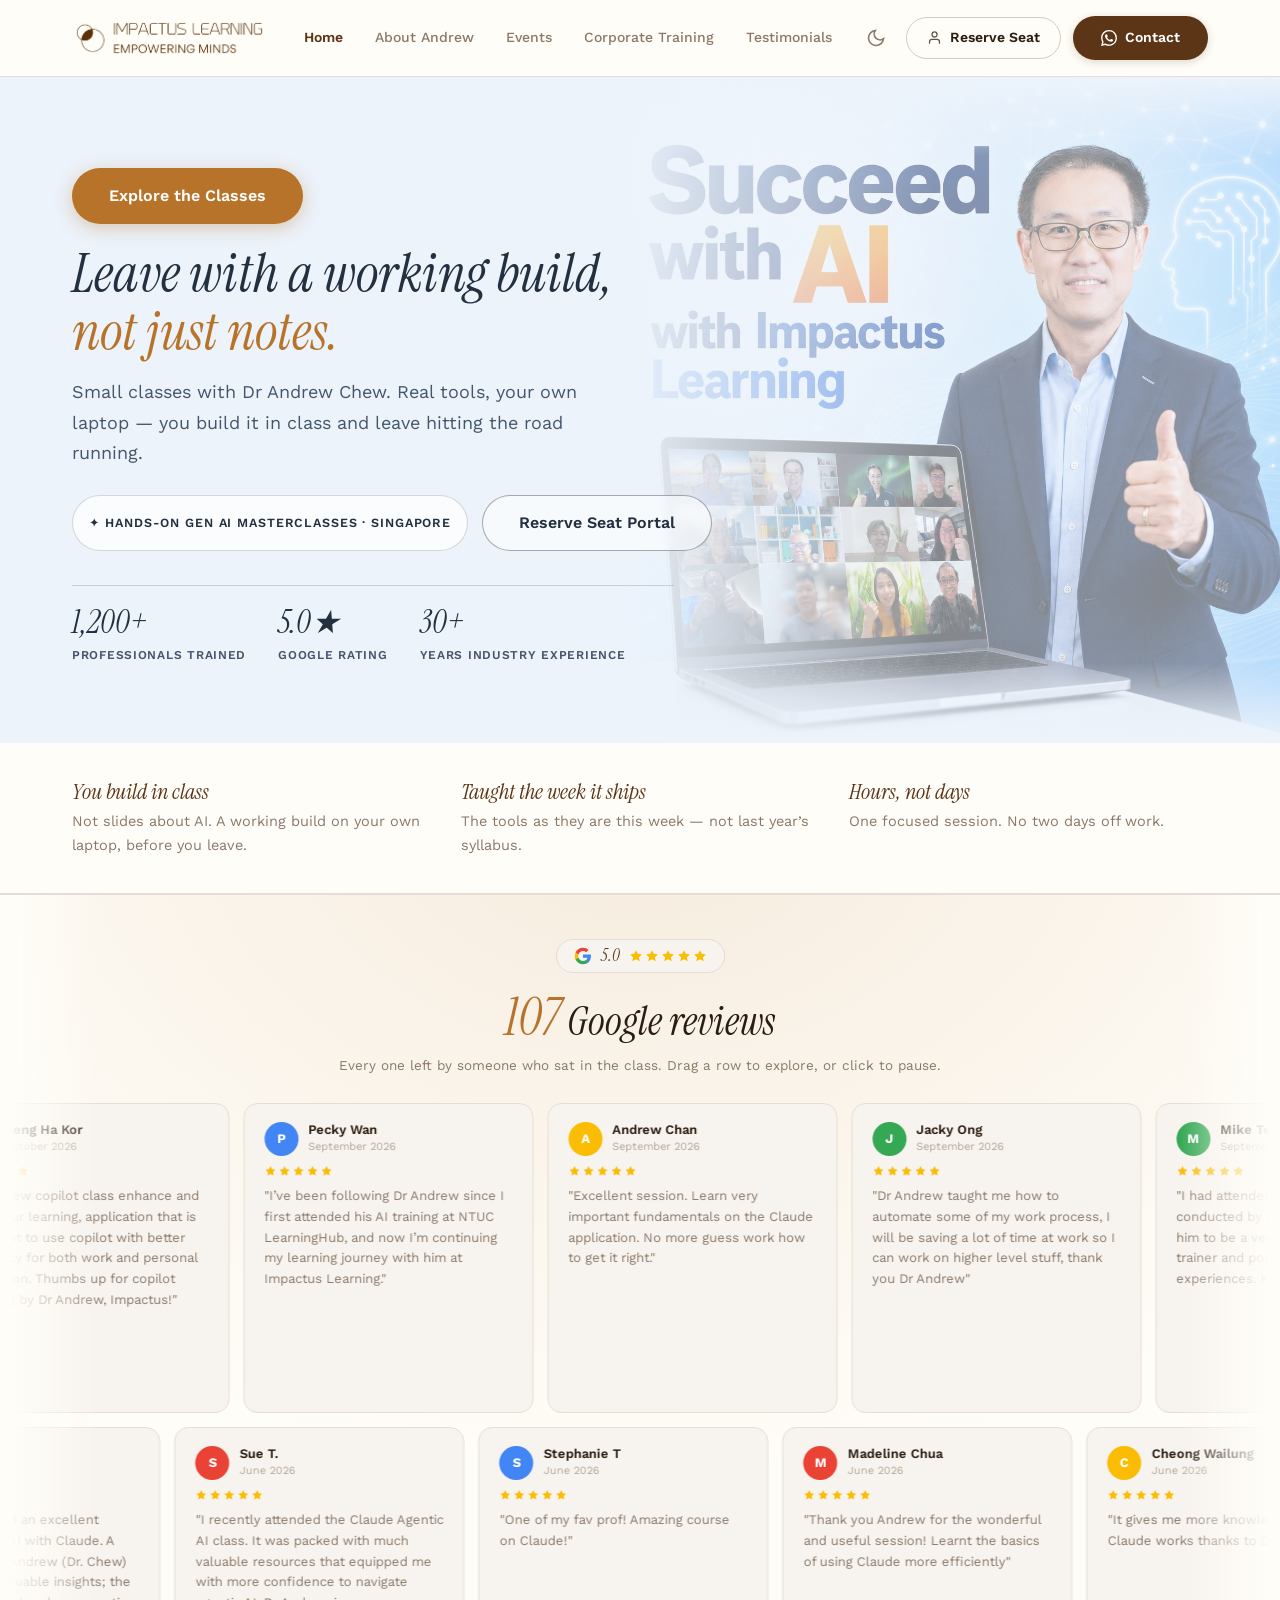
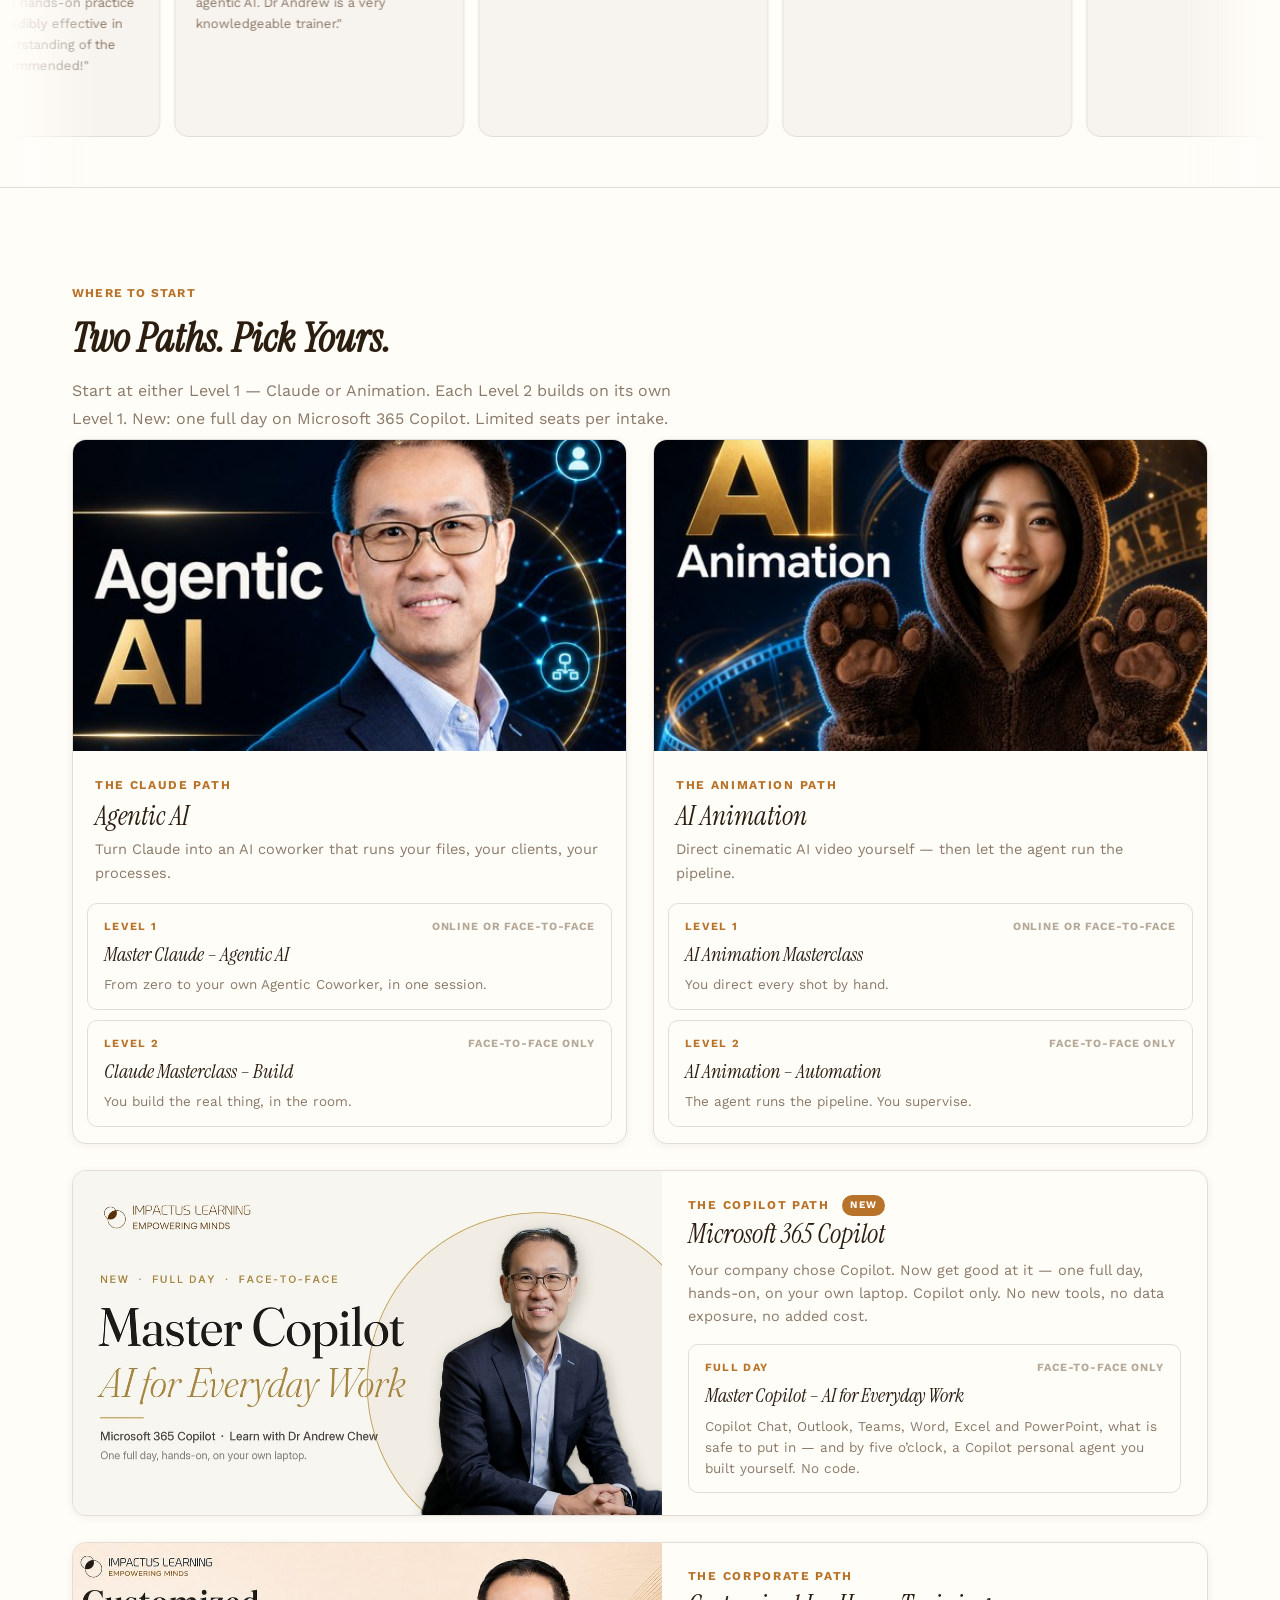
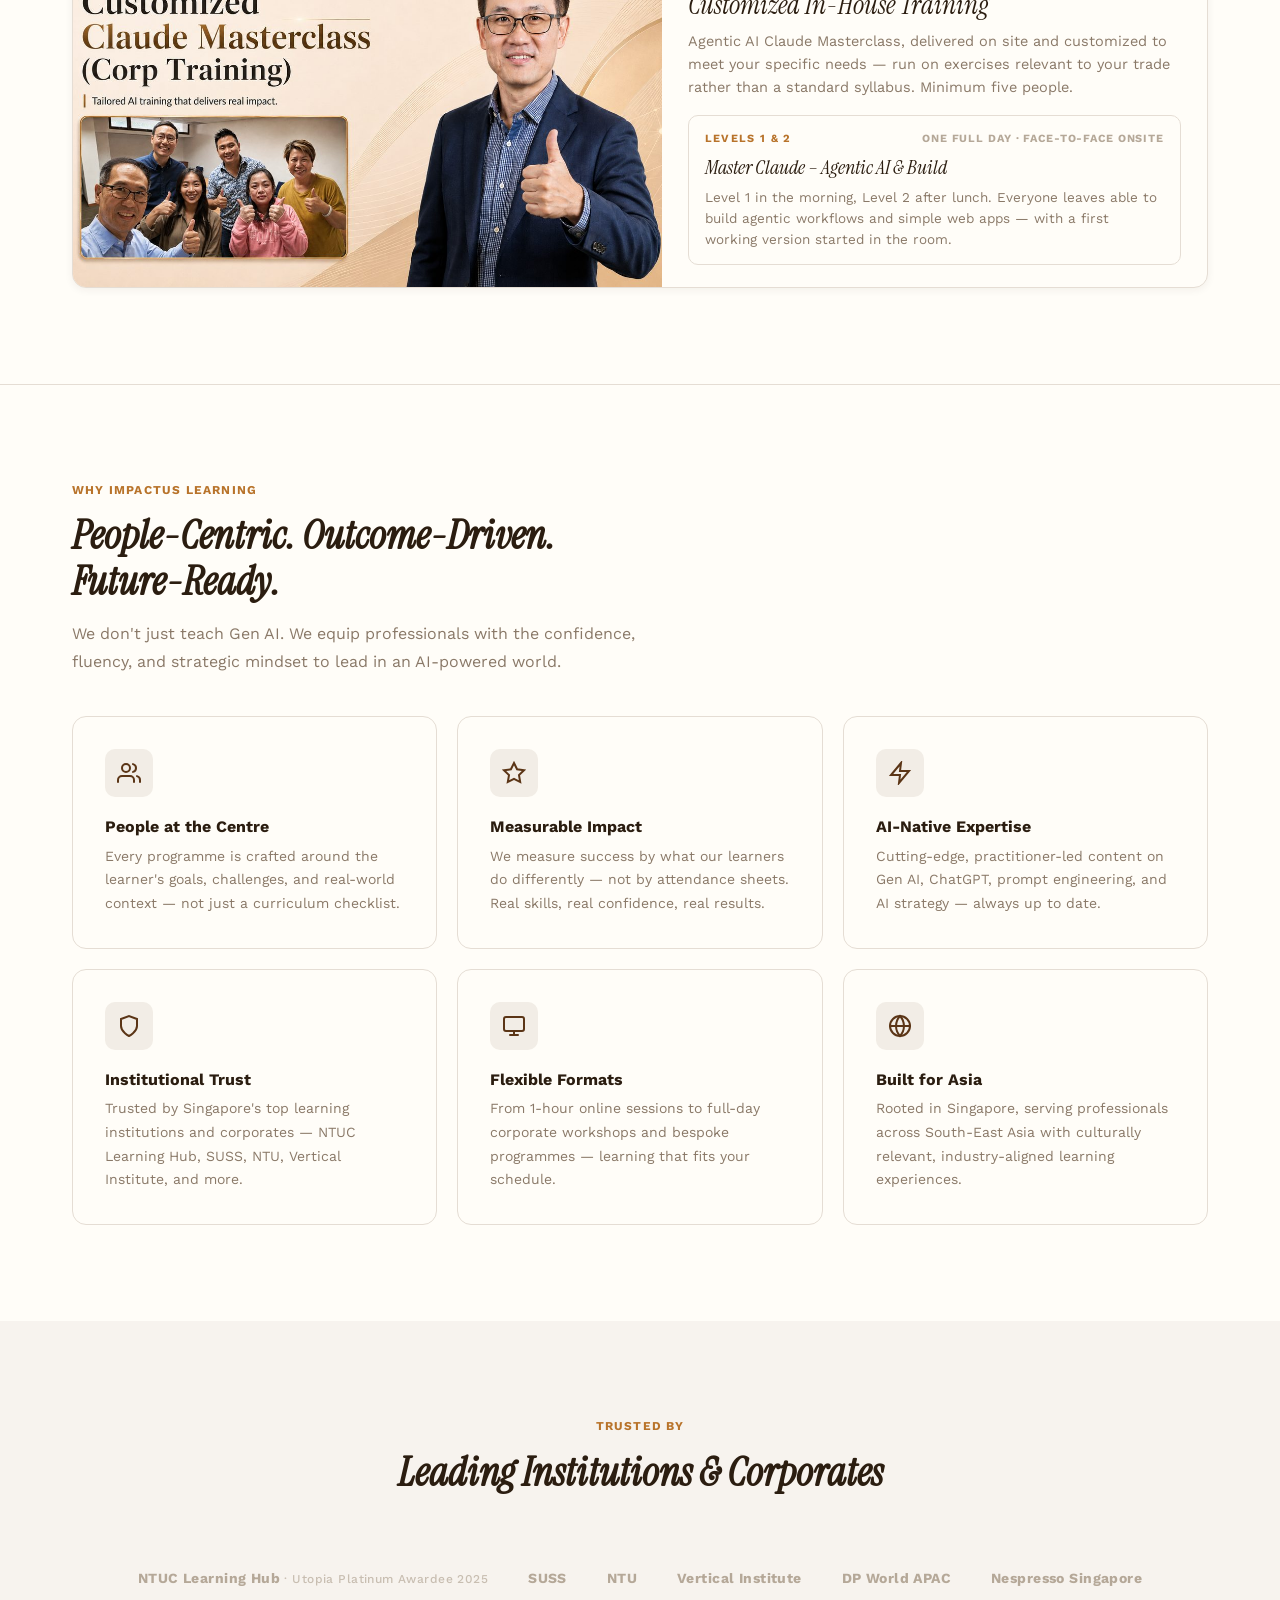
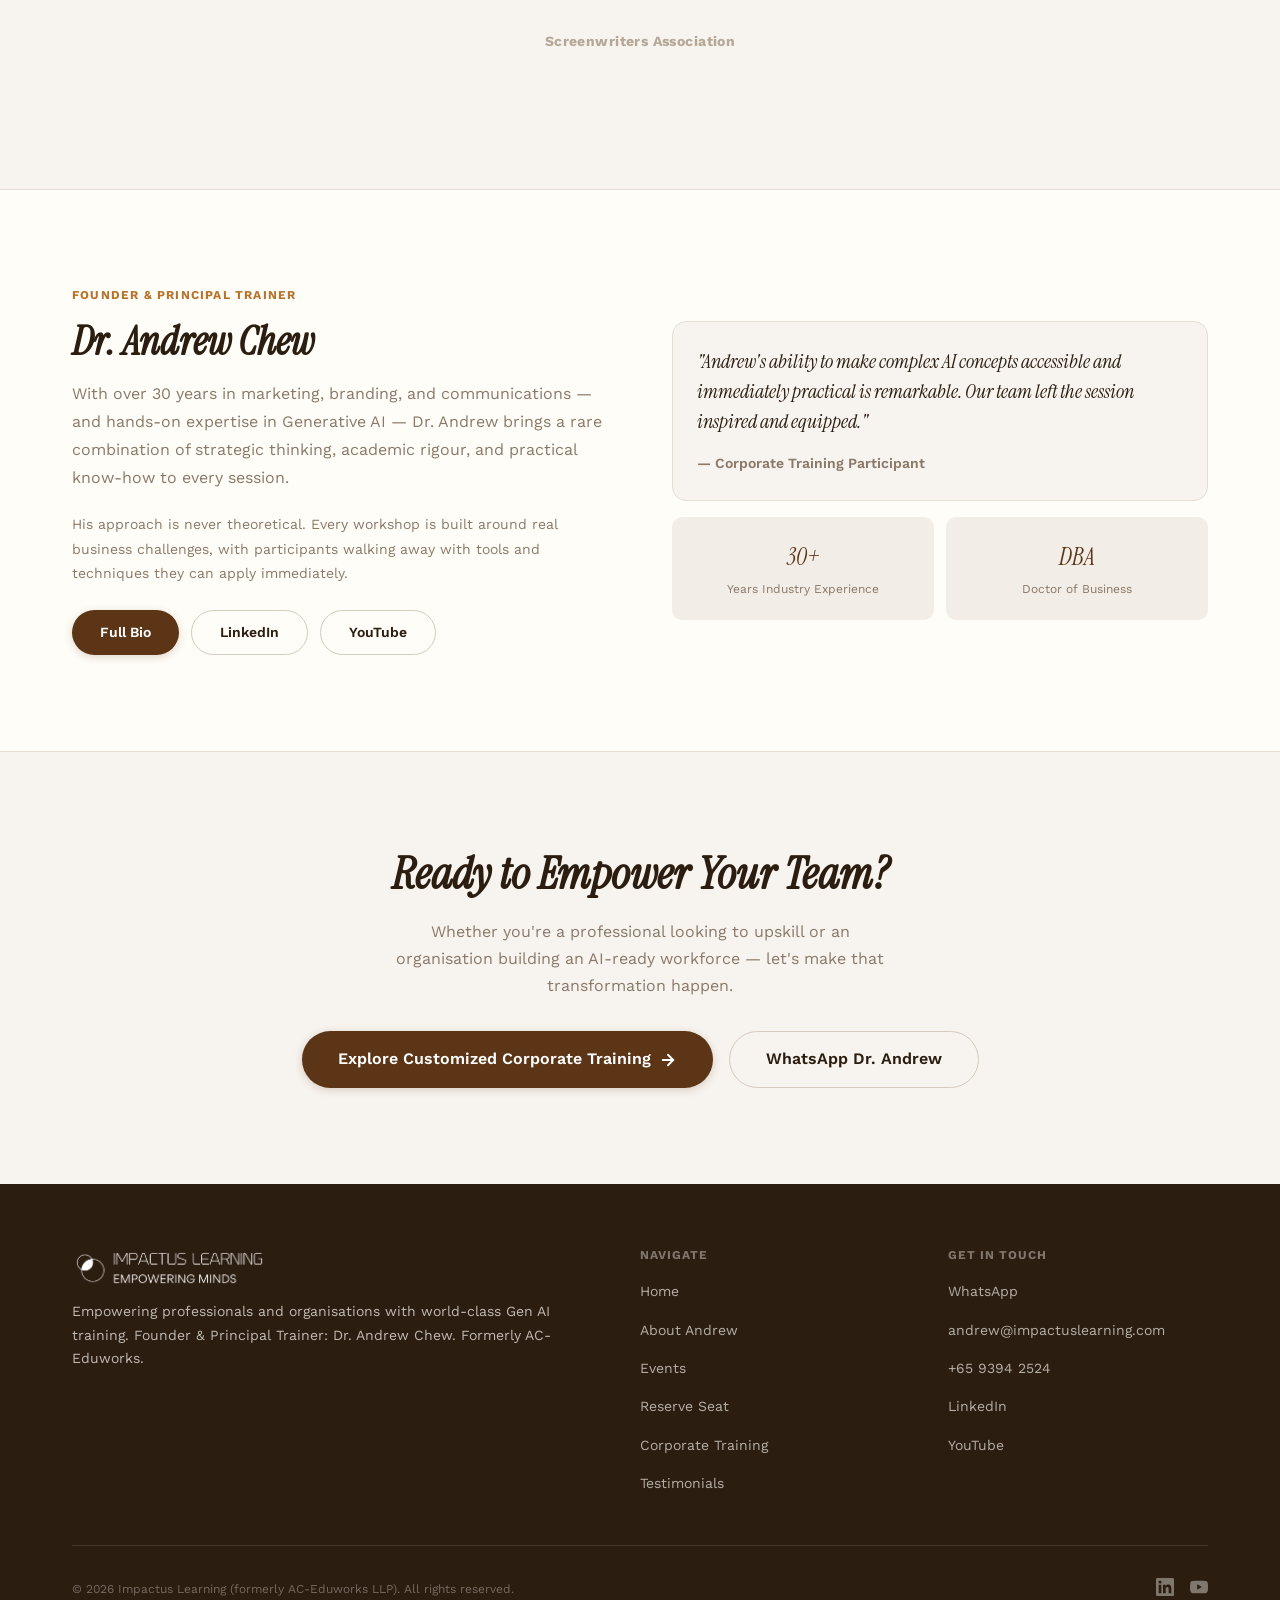
==== commit ae5c8a60: "Homepage reviews: add Beng Ha Kor's Copilot review (edited on Google ~10 Oct); count stays 107 Co-Au" ====
--- a/index.html
+++ b/index.html
@@ -144,6 +144,7 @@
       <div class="rvws__vp">
         <div class="rvws__track rvws__track--a" id="rvwsRowTop" data-dir="left">
           <!-- === SET 1 (real reviews only) === -->
+          <div class="review-card"><div class="review-card__top"><div class="review-card__avatar" style="background:#EA4335;">B</div><div><div class="review-card__name">Beng Ha Kor</div><div class="review-card__date">October 2026</div></div></div><div class="review-card__stars"><svg class="rvst"><use href="#rvstar"/></svg><svg class="rvst"><use href="#rvstar"/></svg><svg class="rvst"><use href="#rvstar"/></svg><svg class="rvst"><use href="#rvstar"/></svg><svg class="rvst"><use href="#rvstar"/></svg></div><p class="review-card__text">"Dr Andrew copilot class enhance and enrich our learning, application that is important to use copilot with better efficiency for both work and personal application. Thumbs up for copilot coaching by Dr Andrew, Impactus!"</p></div>
           <div class="review-card"><div class="review-card__top"><div class="review-card__avatar" style="background:#4285F4;">P</div><div><div class="review-card__name">Pecky Wan</div><div class="review-card__date">September 2026</div></div></div><div class="review-card__stars"><svg class="rvst"><use href="#rvstar"/></svg><svg class="rvst"><use href="#rvstar"/></svg><svg class="rvst"><use href="#rvstar"/></svg><svg class="rvst"><use href="#rvstar"/></svg><svg class="rvst"><use href="#rvstar"/></svg></div><p class="review-card__text">"I’ve been following Dr Andrew since I first attended his AI training at NTUC LearningHub, and now I’m continuing my learning journey with him at Impactus Learning."</p></div>
           <div class="review-card"><div class="review-card__top"><div class="review-card__avatar" style="background:#FBBC04;">A</div><div><div class="review-card__name">Andrew Chan</div><div class="review-card__date">September 2026</div></div></div><div class="review-card__stars"><svg class="rvst"><use href="#rvstar"/></svg><svg class="rvst"><use href="#rvstar"/></svg><svg class="rvst"><use href="#rvstar"/></svg><svg class="rvst"><use href="#rvstar"/></svg><svg class="rvst"><use href="#rvstar"/></svg></div><p class="review-card__text">"Excellent session. Learn very important fundamentals on the Claude application. No more guess work how to get it right."</p></div>
           <div class="review-card"><div class="review-card__top"><div class="review-card__avatar" style="background:#34A853;">J</div><div><div class="review-card__name">Jacky Ong</div><div class="review-card__date">September 2026</div></div></div><div class="review-card__stars"><svg class="rvst"><use href="#rvstar"/></svg><svg class="rvst"><use href="#rvstar"/></svg><svg class="rvst"><use href="#rvstar"/></svg><svg class="rvst"><use href="#rvstar"/></svg><svg class="rvst"><use href="#rvstar"/></svg></div><p class="review-card__text">"Dr Andrew taught me how to automate some of my work process, I will be saving a lot of time at work so I can work on higher level stuff, thank you Dr Andrew"</p></div>
@@ -235,6 +236,7 @@
           <div class="review-card"><div class="review-card__top"><div class="review-card__avatar" style="background:#EA4335;">B</div><div><div class="review-card__name">Boon Kar</div><div class="review-card__date">June 2026</div></div></div><div class="review-card__stars"><svg class="rvst"><use href="#rvstar"/></svg><svg class="rvst"><use href="#rvstar"/></svg><svg class="rvst"><use href="#rvstar"/></svg><svg class="rvst"><use href="#rvstar"/></svg><svg class="rvst"><use href="#rvstar"/></svg></div><p class="review-card__text">"Great course. Learn how to use Claude to simply and automate our tasks."</p></div>
           <div class="review-card"><div class="review-card__top"><div class="review-card__avatar" style="background:#34A853;">E</div><div><div class="review-card__name">EK Lok</div><div class="review-card__date">June 2026</div></div></div><div class="review-card__stars"><svg class="rvst"><use href="#rvstar"/></svg><svg class="rvst"><use href="#rvstar"/></svg><svg class="rvst"><use href="#rvstar"/></svg><svg class="rvst"><use href="#rvstar"/></svg><svg class="rvst"><use href="#rvstar"/></svg></div><p class="review-card__text">"I attended Master Claude: Agentic AI Masterclass and it was a very meaningful and enjoyable online class. The class was practical, engaging, and relevant for anyone who wants to understand how to use Claude more effectively. Highly recommended!"</p></div>
           <!-- === SET 2 (byte-identical duplicate — seamless loop) === -->
+          <div class="review-card"><div class="review-card__top"><div class="review-card__avatar" style="background:#EA4335;">B</div><div><div class="review-card__name">Beng Ha Kor</div><div class="review-card__date">October 2026</div></div></div><div class="review-card__stars"><svg class="rvst"><use href="#rvstar"/></svg><svg class="rvst"><use href="#rvstar"/></svg><svg class="rvst"><use href="#rvstar"/></svg><svg class="rvst"><use href="#rvstar"/></svg><svg class="rvst"><use href="#rvstar"/></svg></div><p class="review-card__text">"Dr Andrew copilot class enhance and enrich our learning, application that is important to use copilot with better efficiency for both work and personal application. Thumbs up for copilot coaching by Dr Andrew, Impactus!"</p></div>
           <div class="review-card"><div class="review-card__top"><div class="review-card__avatar" style="background:#4285F4;">P</div><div><div class="review-card__name">Pecky Wan</div><div class="review-card__date">September 2026</div></div></div><div class="review-card__stars"><svg class="rvst"><use href="#rvstar"/></svg><svg class="rvst"><use href="#rvstar"/></svg><svg class="rvst"><use href="#rvstar"/></svg><svg class="rvst"><use href="#rvstar"/></svg><svg class="rvst"><use href="#rvstar"/></svg></div><p class="review-card__text">"I’ve been following Dr Andrew since I first attended his AI training at NTUC LearningHub, and now I’m continuing my learning journey with him at Impactus Learning."</p></div>
           <div class="review-card"><div class="review-card__top"><div class="review-card__avatar" style="background:#FBBC04;">A</div><div><div class="review-card__name">Andrew Chan</div><div class="review-card__date">September 2026</div></div></div><div class="review-card__stars"><svg class="rvst"><use href="#rvstar"/></svg><svg class="rvst"><use href="#rvstar"/></svg><svg class="rvst"><use href="#rvstar"/></svg><svg class="rvst"><use href="#rvstar"/></svg><svg class="rvst"><use href="#rvstar"/></svg></div><p class="review-card__text">"Excellent session. Learn very important fundamentals on the Claude application. No more guess work how to get it right."</p></div>
           <div class="review-card"><div class="review-card__top"><div class="review-card__avatar" style="background:#34A853;">J</div><div><div class="review-card__name">Jacky Ong</div><div class="review-card__date">September 2026</div></div></div><div class="review-card__stars"><svg class="rvst"><use href="#rvstar"/></svg><svg class="rvst"><use href="#rvstar"/></svg><svg class="rvst"><use href="#rvstar"/></svg><svg class="rvst"><use href="#rvstar"/></svg><svg class="rvst"><use href="#rvstar"/></svg></div><p class="review-card__text">"Dr Andrew taught me how to automate some of my work process, I will be saving a lot of time at work so I can work on higher level stuff, thank you Dr Andrew"</p></div>
@@ -420,6 +422,7 @@
           <div class="review-card"><div class="review-card__top"><div class="review-card__avatar" style="background:#34A853;">J</div><div><div class="review-card__name">Jacky Ong</div><div class="review-card__date">September 2026</div></div></div><div class="review-card__stars"><svg class="rvst"><use href="#rvstar"/></svg><svg class="rvst"><use href="#rvstar"/></svg><svg class="rvst"><use href="#rvstar"/></svg><svg class="rvst"><use href="#rvstar"/></svg><svg class="rvst"><use href="#rvstar"/></svg></div><p class="review-card__text">"Dr Andrew taught me how to automate some of my work process, I will be saving a lot of time at work so I can work on higher level stuff, thank you Dr Andrew"</p></div>
           <div class="review-card"><div class="review-card__top"><div class="review-card__avatar" style="background:#FBBC04;">A</div><div><div class="review-card__name">Andrew Chan</div><div class="review-card__date">September 2026</div></div></div><div class="review-card__stars"><svg class="rvst"><use href="#rvstar"/></svg><svg class="rvst"><use href="#rvstar"/></svg><svg class="rvst"><use href="#rvstar"/></svg><svg class="rvst"><use href="#rvstar"/></svg><svg class="rvst"><use href="#rvstar"/></svg></div><p class="review-card__text">"Excellent session. Learn very important fundamentals on the Claude application. No more guess work how to get it right."</p></div>
           <div class="review-card"><div class="review-card__top"><div class="review-card__avatar" style="background:#4285F4;">P</div><div><div class="review-card__name">Pecky Wan</div><div class="review-card__date">September 2026</div></div></div><div class="review-card__stars"><svg class="rvst"><use href="#rvstar"/></svg><svg class="rvst"><use href="#rvstar"/></svg><svg class="rvst"><use href="#rvstar"/></svg><svg class="rvst"><use href="#rvstar"/></svg><svg class="rvst"><use href="#rvstar"/></svg></div><p class="review-card__text">"I’ve been following Dr Andrew since I first attended his AI training at NTUC LearningHub, and now I’m continuing my learning journey with him at Impactus Learning."</p></div>
+          <div class="review-card"><div class="review-card__top"><div class="review-card__avatar" style="background:#EA4335;">B</div><div><div class="review-card__name">Beng Ha Kor</div><div class="review-card__date">October 2026</div></div></div><div class="review-card__stars"><svg class="rvst"><use href="#rvstar"/></svg><svg class="rvst"><use href="#rvstar"/></svg><svg class="rvst"><use href="#rvstar"/></svg><svg class="rvst"><use href="#rvstar"/></svg><svg class="rvst"><use href="#rvstar"/></svg></div><p class="review-card__text">"Dr Andrew copilot class enhance and enrich our learning, application that is important to use copilot with better efficiency for both work and personal application. Thumbs up for copilot coaching by Dr Andrew, Impactus!"</p></div>
           <!-- === SET 2 (byte-identical duplicate — seamless loop) === -->
           <div class="review-card"><div class="review-card__top"><div class="review-card__avatar" style="background:#34A853;">E</div><div><div class="review-card__name">EK Lok</div><div class="review-card__date">June 2026</div></div></div><div class="review-card__stars"><svg class="rvst"><use href="#rvstar"/></svg><svg class="rvst"><use href="#rvstar"/></svg><svg class="rvst"><use href="#rvstar"/></svg><svg class="rvst"><use href="#rvstar"/></svg><svg class="rvst"><use href="#rvstar"/></svg></div><p class="review-card__text">"I attended Master Claude: Agentic AI Masterclass and it was a very meaningful and enjoyable online class. The class was practical, engaging, and relevant for anyone who wants to understand how to use Claude more effectively. Highly recommended!"</p></div>
           <div class="review-card"><div class="review-card__top"><div class="review-card__avatar" style="background:#EA4335;">B</div><div><div class="review-card__name">Boon Kar</div><div class="review-card__date">June 2026</div></div></div><div class="review-card__stars"><svg class="rvst"><use href="#rvstar"/></svg><svg class="rvst"><use href="#rvstar"/></svg><svg class="rvst"><use href="#rvstar"/></svg><svg class="rvst"><use href="#rvstar"/></svg><svg class="rvst"><use href="#rvstar"/></svg></div><p class="review-card__text">"Great course. Learn how to use Claude to simply and automate our tasks."</p></div>
@@ -511,6 +514,7 @@
           <div class="review-card"><div class="review-card__top"><div class="review-card__avatar" style="background:#34A853;">J</div><div><div class="review-card__name">Jacky Ong</div><div class="review-card__date">September 2026</div></div></div><div class="review-card__stars"><svg class="rvst"><use href="#rvstar"/></svg><svg class="rvst"><use href="#rvstar"/></svg><svg class="rvst"><use href="#rvstar"/></svg><svg class="rvst"><use href="#rvstar"/></svg><svg class="rvst"><use href="#rvstar"/></svg></div><p class="review-card__text">"Dr Andrew taught me how to automate some of my work process, I will be saving a lot of time at work so I can work on higher level stuff, thank you Dr Andrew"</p></div>
           <div class="review-card"><div class="review-card__top"><div class="review-card__avatar" style="background:#FBBC04;">A</div><div><div class="review-card__name">Andrew Chan</div><div class="review-card__date">September 2026</div></div></div><div class="review-card__stars"><svg class="rvst"><use href="#rvstar"/></svg><svg class="rvst"><use href="#rvstar"/></svg><svg class="rvst"><use href="#rvstar"/></svg><svg class="rvst"><use href="#rvstar"/></svg><svg class="rvst"><use href="#rvstar"/></svg></div><p class="review-card__text">"Excellent session. Learn very important fundamentals on the Claude application. No more guess work how to get it right."</p></div>
           <div class="review-card"><div class="review-card__top"><div class="review-card__avatar" style="background:#4285F4;">P</div><div><div class="review-card__name">Pecky Wan</div><div class="review-card__date">September 2026</div></div></div><div class="review-card__stars"><svg class="rvst"><use href="#rvstar"/></svg><svg class="rvst"><use href="#rvstar"/></svg><svg class="rvst"><use href="#rvstar"/></svg><svg class="rvst"><use href="#rvstar"/></svg><svg class="rvst"><use href="#rvstar"/></svg></div><p class="review-card__text">"I’ve been following Dr Andrew since I first attended his AI training at NTUC LearningHub, and now I’m continuing my learning journey with him at Impactus Learning."</p></div>
+          <div class="review-card"><div class="review-card__top"><div class="review-card__avatar" style="background:#EA4335;">B</div><div><div class="review-card__name">Beng Ha Kor</div><div class="review-card__date">October 2026</div></div></div><div class="review-card__stars"><svg class="rvst"><use href="#rvstar"/></svg><svg class="rvst"><use href="#rvstar"/></svg><svg class="rvst"><use href="#rvstar"/></svg><svg class="rvst"><use href="#rvstar"/></svg><svg class="rvst"><use href="#rvstar"/></svg></div><p class="review-card__text">"Dr Andrew copilot class enhance and enrich our learning, application that is important to use copilot with better efficiency for both work and personal application. Thumbs up for copilot coaching by Dr Andrew, Impactus!"</p></div>
         </div>
       </div>
     </div>
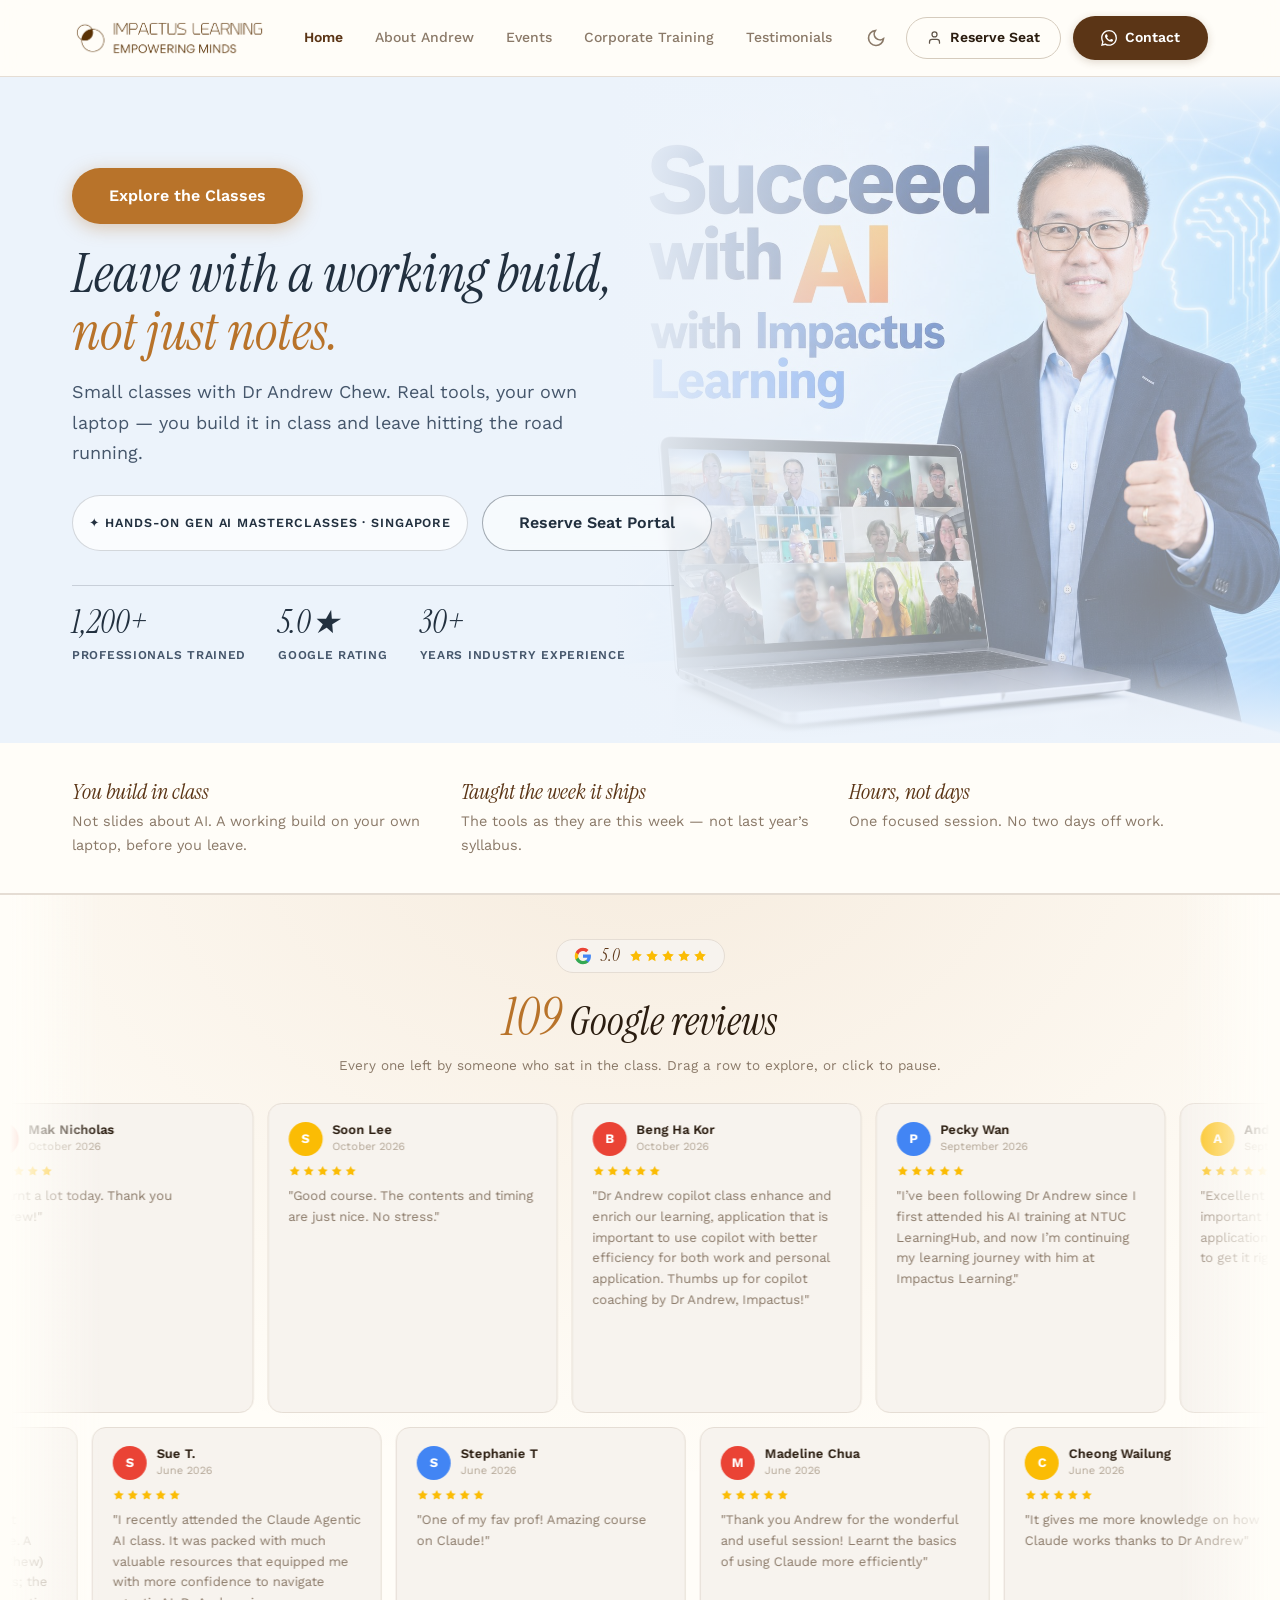
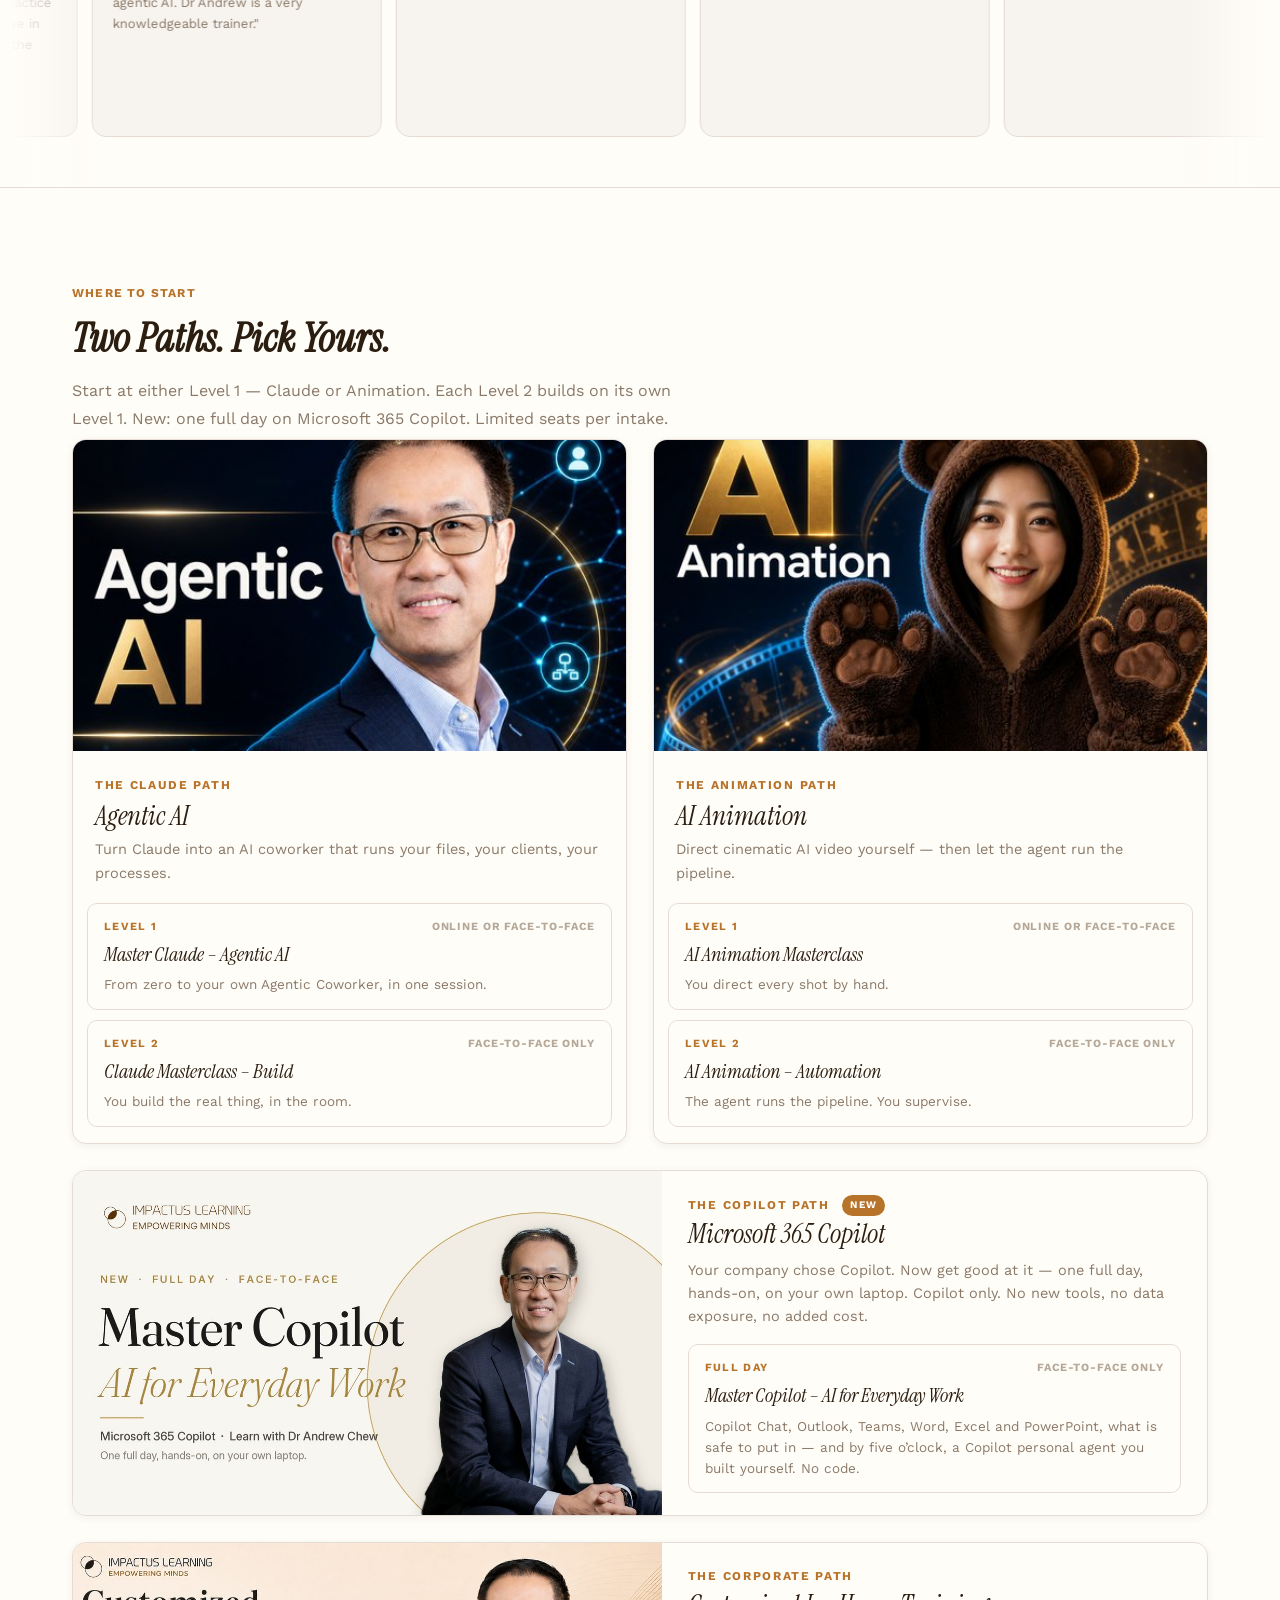
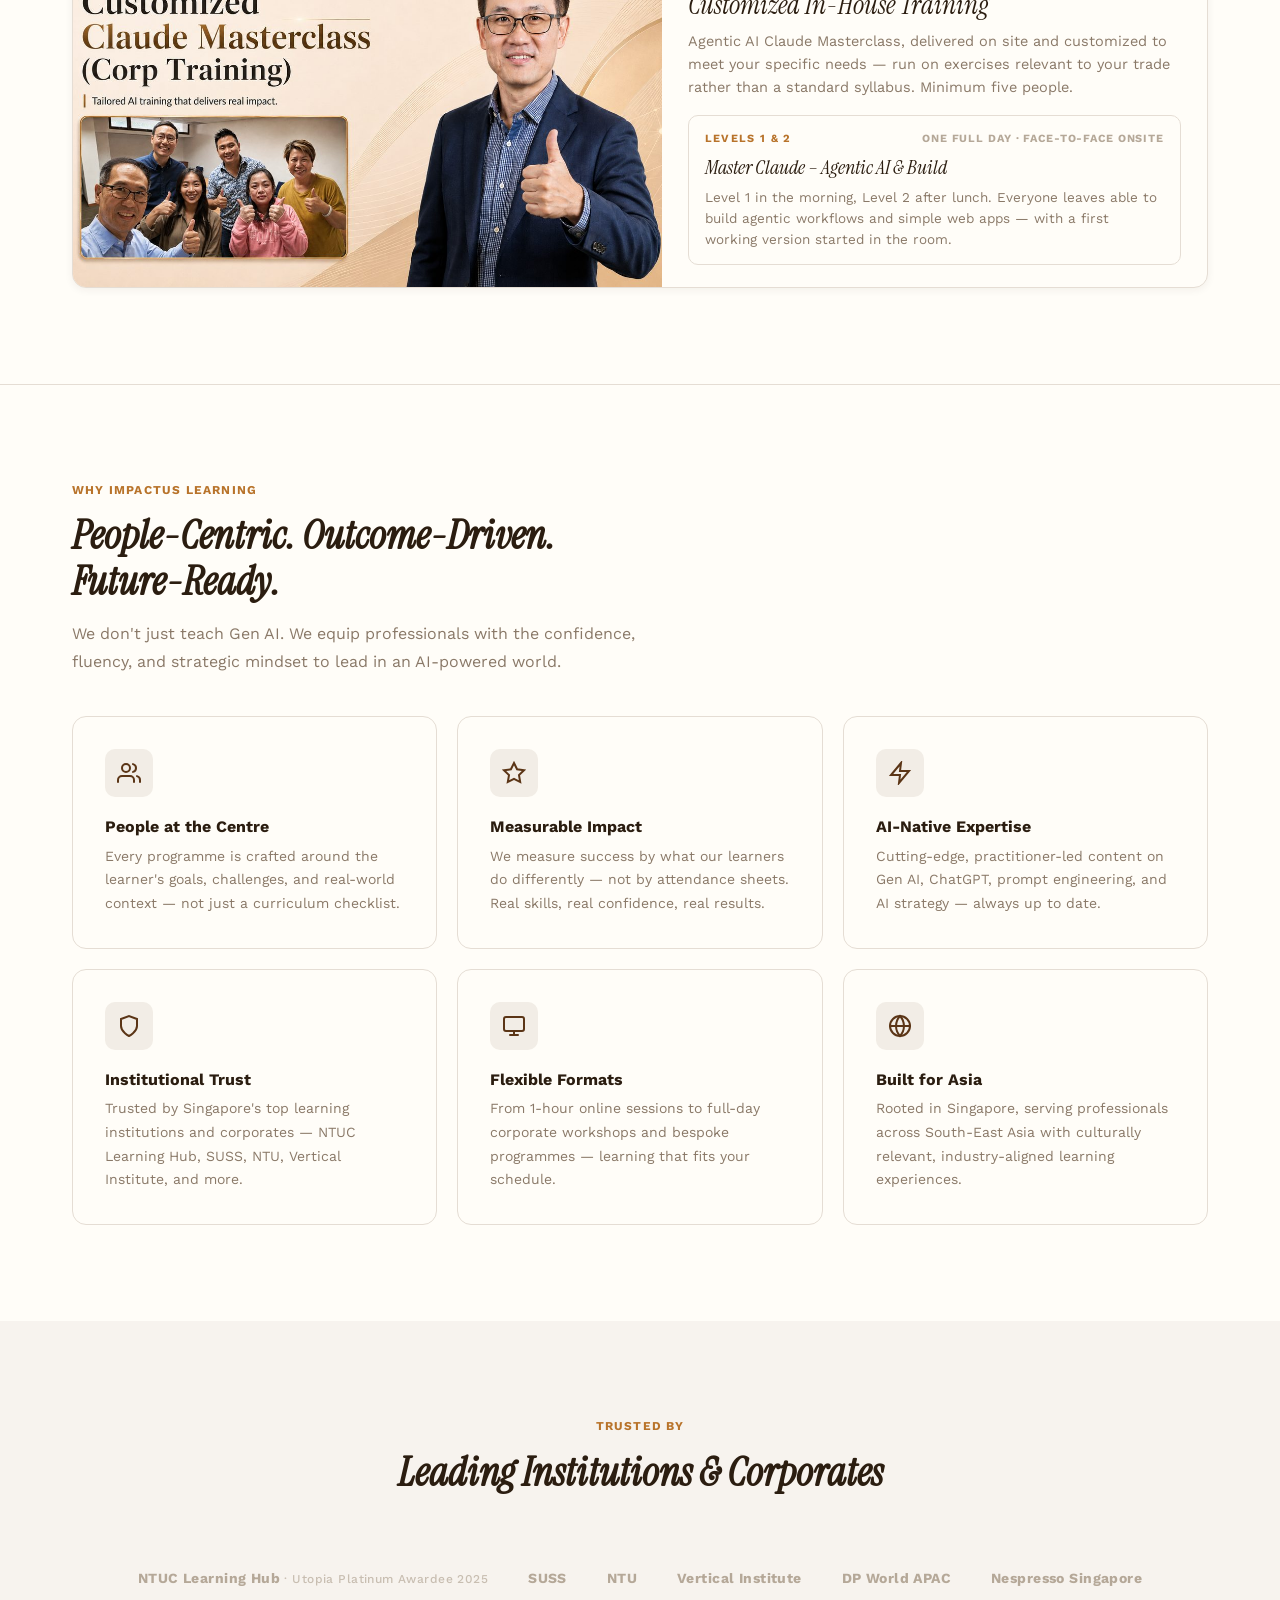
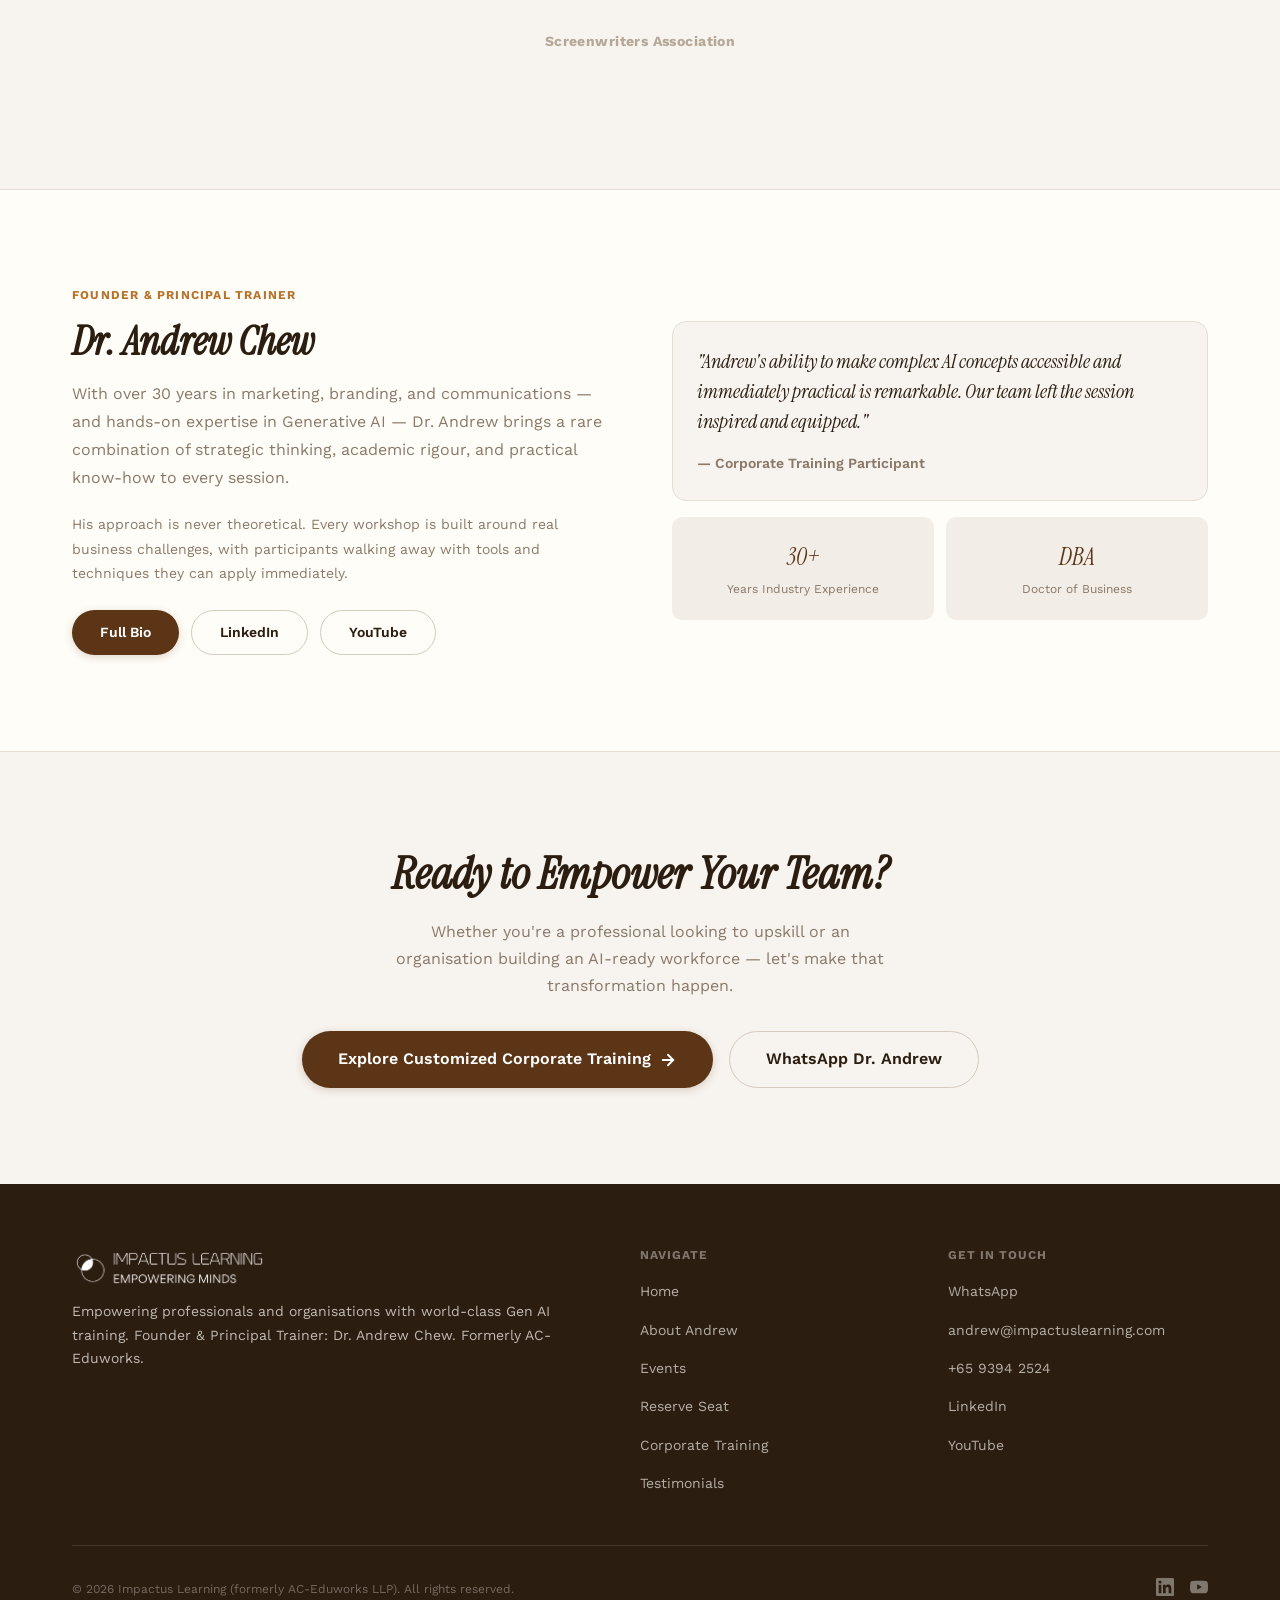
==== commit 215004de: "Reviews: 107 -> 109 Google reviews; add Mak Nicholas + Soon Lee (24 Oct) Co-Authored-By: Claude Opus" ====
--- a/index.html
+++ b/index.html
@@ -137,13 +137,15 @@
     <svg width="0" height="0" style="position:absolute" aria-hidden="true" focusable="false"><defs><symbol id="rvstar" viewBox="0 0 24 24"><path d="M12 2l3.09 6.26L22 9.27l-5 4.87 1.18 6.88L12 17.77l-6.18 3.25L7 14.14 2 9.27l6.91-1.01L12 2z"/></symbol></defs></svg>
     <div class="rvws__head">
       <span class="rvws__badge"><svg class="rvws__g" width="18" height="18" viewBox="0 0 24 24" xmlns="http://www.w3.org/2000/svg" aria-hidden="true"><path d="M22.56 12.25c0-.78-.07-1.53-.2-2.25H12v4.26h5.92c-.26 1.37-1.04 2.53-2.21 3.31v2.77h3.57c2.08-1.92 3.28-4.74 3.28-8.09z" fill="#4285F4"/><path d="M12 23c2.97 0 5.46-.98 7.28-2.66l-3.57-2.77c-.98.66-2.23 1.06-3.71 1.06-2.86 0-5.29-1.93-6.16-4.53H2.18v2.84C3.99 20.53 7.7 23 12 23z" fill="#34A853"/><path d="M5.84 14.09c-.22-.66-.35-1.36-.35-2.09s.13-1.43.35-2.09V7.07H2.18C1.43 8.55 1 10.22 1 12s.43 3.45 1.18 4.93l3.66-2.84z" fill="#FBBC05"/><path d="M12 5.38c1.62 0 3.06.56 4.21 1.64l3.15-3.15C17.45 2.09 14.97 1 12 1 7.7 1 3.99 3.47 2.18 7.07l3.66 2.84c.87-2.6 3.3-4.53 6.16-4.53z" fill="#EA4335"/></svg><span class="rvws__score">5.0</span><span class="rvws__stars"><svg class="rvst rvst--lg"><use href="#rvstar"/></svg><svg class="rvst rvst--lg"><use href="#rvstar"/></svg><svg class="rvst rvst--lg"><use href="#rvstar"/></svg><svg class="rvst rvst--lg"><use href="#rvstar"/></svg><svg class="rvst rvst--lg"><use href="#rvstar"/></svg></span></span>
-      <h2 class="rvws__count"><strong>107</strong> Google reviews</h2>
+      <h2 class="rvws__count"><strong>109</strong> Google reviews</h2>
       <p class="rvws__sub">Every one left by someone who sat in the class. Drag a row to explore, or click to pause.</p>
     </div>
     <div class="rvws__rows">
       <div class="rvws__vp">
         <div class="rvws__track rvws__track--a" id="rvwsRowTop" data-dir="left">
           <!-- === SET 1 (real reviews only) === -->
+          <div class="review-card"><div class="review-card__top"><div class="review-card__avatar" style="background:#EA4335;">M</div><div><div class="review-card__name">Mak Nicholas</div><div class="review-card__date">October 2026</div></div></div><div class="review-card__stars"><svg class="rvst"><use href="#rvstar"/></svg><svg class="rvst"><use href="#rvstar"/></svg><svg class="rvst"><use href="#rvstar"/></svg><svg class="rvst"><use href="#rvstar"/></svg><svg class="rvst"><use href="#rvstar"/></svg></div><p class="review-card__text">"Learnt a lot today. Thank you Andrew!"</p></div>
+          <div class="review-card"><div class="review-card__top"><div class="review-card__avatar" style="background:#FBBC04;">S</div><div><div class="review-card__name">Soon Lee</div><div class="review-card__date">October 2026</div></div></div><div class="review-card__stars"><svg class="rvst"><use href="#rvstar"/></svg><svg class="rvst"><use href="#rvstar"/></svg><svg class="rvst"><use href="#rvstar"/></svg><svg class="rvst"><use href="#rvstar"/></svg><svg class="rvst"><use href="#rvstar"/></svg></div><p class="review-card__text">"Good course. The contents and timing are just nice. No stress."</p></div>
           <div class="review-card"><div class="review-card__top"><div class="review-card__avatar" style="background:#EA4335;">B</div><div><div class="review-card__name">Beng Ha Kor</div><div class="review-card__date">October 2026</div></div></div><div class="review-card__stars"><svg class="rvst"><use href="#rvstar"/></svg><svg class="rvst"><use href="#rvstar"/></svg><svg class="rvst"><use href="#rvstar"/></svg><svg class="rvst"><use href="#rvstar"/></svg><svg class="rvst"><use href="#rvstar"/></svg></div><p class="review-card__text">"Dr Andrew copilot class enhance and enrich our learning, application that is important to use copilot with better efficiency for both work and personal application. Thumbs up for copilot coaching by Dr Andrew, Impactus!"</p></div>
           <div class="review-card"><div class="review-card__top"><div class="review-card__avatar" style="background:#4285F4;">P</div><div><div class="review-card__name">Pecky Wan</div><div class="review-card__date">September 2026</div></div></div><div class="review-card__stars"><svg class="rvst"><use href="#rvstar"/></svg><svg class="rvst"><use href="#rvstar"/></svg><svg class="rvst"><use href="#rvstar"/></svg><svg class="rvst"><use href="#rvstar"/></svg><svg class="rvst"><use href="#rvstar"/></svg></div><p class="review-card__text">"I’ve been following Dr Andrew since I first attended his AI training at NTUC LearningHub, and now I’m continuing my learning journey with him at Impactus Learning."</p></div>
           <div class="review-card"><div class="review-card__top"><div class="review-card__avatar" style="background:#FBBC04;">A</div><div><div class="review-card__name">Andrew Chan</div><div class="review-card__date">September 2026</div></div></div><div class="review-card__stars"><svg class="rvst"><use href="#rvstar"/></svg><svg class="rvst"><use href="#rvstar"/></svg><svg class="rvst"><use href="#rvstar"/></svg><svg class="rvst"><use href="#rvstar"/></svg><svg class="rvst"><use href="#rvstar"/></svg></div><p class="review-card__text">"Excellent session. Learn very important fundamentals on the Claude application. No more guess work how to get it right."</p></div>
@@ -236,6 +238,8 @@
           <div class="review-card"><div class="review-card__top"><div class="review-card__avatar" style="background:#EA4335;">B</div><div><div class="review-card__name">Boon Kar</div><div class="review-card__date">June 2026</div></div></div><div class="review-card__stars"><svg class="rvst"><use href="#rvstar"/></svg><svg class="rvst"><use href="#rvstar"/></svg><svg class="rvst"><use href="#rvstar"/></svg><svg class="rvst"><use href="#rvstar"/></svg><svg class="rvst"><use href="#rvstar"/></svg></div><p class="review-card__text">"Great course. Learn how to use Claude to simply and automate our tasks."</p></div>
           <div class="review-card"><div class="review-card__top"><div class="review-card__avatar" style="background:#34A853;">E</div><div><div class="review-card__name">EK Lok</div><div class="review-card__date">June 2026</div></div></div><div class="review-card__stars"><svg class="rvst"><use href="#rvstar"/></svg><svg class="rvst"><use href="#rvstar"/></svg><svg class="rvst"><use href="#rvstar"/></svg><svg class="rvst"><use href="#rvstar"/></svg><svg class="rvst"><use href="#rvstar"/></svg></div><p class="review-card__text">"I attended Master Claude: Agentic AI Masterclass and it was a very meaningful and enjoyable online class. The class was practical, engaging, and relevant for anyone who wants to understand how to use Claude more effectively. Highly recommended!"</p></div>
           <!-- === SET 2 (byte-identical duplicate — seamless loop) === -->
+          <div class="review-card"><div class="review-card__top"><div class="review-card__avatar" style="background:#EA4335;">M</div><div><div class="review-card__name">Mak Nicholas</div><div class="review-card__date">October 2026</div></div></div><div class="review-card__stars"><svg class="rvst"><use href="#rvstar"/></svg><svg class="rvst"><use href="#rvstar"/></svg><svg class="rvst"><use href="#rvstar"/></svg><svg class="rvst"><use href="#rvstar"/></svg><svg class="rvst"><use href="#rvstar"/></svg></div><p class="review-card__text">"Learnt a lot today. Thank you Andrew!"</p></div>
+          <div class="review-card"><div class="review-card__top"><div class="review-card__avatar" style="background:#FBBC04;">S</div><div><div class="review-card__name">Soon Lee</div><div class="review-card__date">October 2026</div></div></div><div class="review-card__stars"><svg class="rvst"><use href="#rvstar"/></svg><svg class="rvst"><use href="#rvstar"/></svg><svg class="rvst"><use href="#rvstar"/></svg><svg class="rvst"><use href="#rvstar"/></svg><svg class="rvst"><use href="#rvstar"/></svg></div><p class="review-card__text">"Good course. The contents and timing are just nice. No stress."</p></div>
           <div class="review-card"><div class="review-card__top"><div class="review-card__avatar" style="background:#EA4335;">B</div><div><div class="review-card__name">Beng Ha Kor</div><div class="review-card__date">October 2026</div></div></div><div class="review-card__stars"><svg class="rvst"><use href="#rvstar"/></svg><svg class="rvst"><use href="#rvstar"/></svg><svg class="rvst"><use href="#rvstar"/></svg><svg class="rvst"><use href="#rvstar"/></svg><svg class="rvst"><use href="#rvstar"/></svg></div><p class="review-card__text">"Dr Andrew copilot class enhance and enrich our learning, application that is important to use copilot with better efficiency for both work and personal application. Thumbs up for copilot coaching by Dr Andrew, Impactus!"</p></div>
           <div class="review-card"><div class="review-card__top"><div class="review-card__avatar" style="background:#4285F4;">P</div><div><div class="review-card__name">Pecky Wan</div><div class="review-card__date">September 2026</div></div></div><div class="review-card__stars"><svg class="rvst"><use href="#rvstar"/></svg><svg class="rvst"><use href="#rvstar"/></svg><svg class="rvst"><use href="#rvstar"/></svg><svg class="rvst"><use href="#rvstar"/></svg><svg class="rvst"><use href="#rvstar"/></svg></div><p class="review-card__text">"I’ve been following Dr Andrew since I first attended his AI training at NTUC LearningHub, and now I’m continuing my learning journey with him at Impactus Learning."</p></div>
           <div class="review-card"><div class="review-card__top"><div class="review-card__avatar" style="background:#FBBC04;">A</div><div><div class="review-card__name">Andrew Chan</div><div class="review-card__date">September 2026</div></div></div><div class="review-card__stars"><svg class="rvst"><use href="#rvstar"/></svg><svg class="rvst"><use href="#rvstar"/></svg><svg class="rvst"><use href="#rvstar"/></svg><svg class="rvst"><use href="#rvstar"/></svg><svg class="rvst"><use href="#rvstar"/></svg></div><p class="review-card__text">"Excellent session. Learn very important fundamentals on the Claude application. No more guess work how to get it right."</p></div>
@@ -423,6 +427,8 @@
           <div class="review-card"><div class="review-card__top"><div class="review-card__avatar" style="background:#FBBC04;">A</div><div><div class="review-card__name">Andrew Chan</div><div class="review-card__date">September 2026</div></div></div><div class="review-card__stars"><svg class="rvst"><use href="#rvstar"/></svg><svg class="rvst"><use href="#rvstar"/></svg><svg class="rvst"><use href="#rvstar"/></svg><svg class="rvst"><use href="#rvstar"/></svg><svg class="rvst"><use href="#rvstar"/></svg></div><p class="review-card__text">"Excellent session. Learn very important fundamentals on the Claude application. No more guess work how to get it right."</p></div>
           <div class="review-card"><div class="review-card__top"><div class="review-card__avatar" style="background:#4285F4;">P</div><div><div class="review-card__name">Pecky Wan</div><div class="review-card__date">September 2026</div></div></div><div class="review-card__stars"><svg class="rvst"><use href="#rvstar"/></svg><svg class="rvst"><use href="#rvstar"/></svg><svg class="rvst"><use href="#rvstar"/></svg><svg class="rvst"><use href="#rvstar"/></svg><svg class="rvst"><use href="#rvstar"/></svg></div><p class="review-card__text">"I’ve been following Dr Andrew since I first attended his AI training at NTUC LearningHub, and now I’m continuing my learning journey with him at Impactus Learning."</p></div>
           <div class="review-card"><div class="review-card__top"><div class="review-card__avatar" style="background:#EA4335;">B</div><div><div class="review-card__name">Beng Ha Kor</div><div class="review-card__date">October 2026</div></div></div><div class="review-card__stars"><svg class="rvst"><use href="#rvstar"/></svg><svg class="rvst"><use href="#rvstar"/></svg><svg class="rvst"><use href="#rvstar"/></svg><svg class="rvst"><use href="#rvstar"/></svg><svg class="rvst"><use href="#rvstar"/></svg></div><p class="review-card__text">"Dr Andrew copilot class enhance and enrich our learning, application that is important to use copilot with better efficiency for both work and personal application. Thumbs up for copilot coaching by Dr Andrew, Impactus!"</p></div>
+          <div class="review-card"><div class="review-card__top"><div class="review-card__avatar" style="background:#FBBC04;">S</div><div><div class="review-card__name">Soon Lee</div><div class="review-card__date">October 2026</div></div></div><div class="review-card__stars"><svg class="rvst"><use href="#rvstar"/></svg><svg class="rvst"><use href="#rvstar"/></svg><svg class="rvst"><use href="#rvstar"/></svg><svg class="rvst"><use href="#rvstar"/></svg><svg class="rvst"><use href="#rvstar"/></svg></div><p class="review-card__text">"Good course. The contents and timing are just nice. No stress."</p></div>
+          <div class="review-card"><div class="review-card__top"><div class="review-card__avatar" style="background:#EA4335;">M</div><div><div class="review-card__name">Mak Nicholas</div><div class="review-card__date">October 2026</div></div></div><div class="review-card__stars"><svg class="rvst"><use href="#rvstar"/></svg><svg class="rvst"><use href="#rvstar"/></svg><svg class="rvst"><use href="#rvstar"/></svg><svg class="rvst"><use href="#rvstar"/></svg><svg class="rvst"><use href="#rvstar"/></svg></div><p class="review-card__text">"Learnt a lot today. Thank you Andrew!"</p></div>
           <!-- === SET 2 (byte-identical duplicate — seamless loop) === -->
           <div class="review-card"><div class="review-card__top"><div class="review-card__avatar" style="background:#34A853;">E</div><div><div class="review-card__name">EK Lok</div><div class="review-card__date">June 2026</div></div></div><div class="review-card__stars"><svg class="rvst"><use href="#rvstar"/></svg><svg class="rvst"><use href="#rvstar"/></svg><svg class="rvst"><use href="#rvstar"/></svg><svg class="rvst"><use href="#rvstar"/></svg><svg class="rvst"><use href="#rvstar"/></svg></div><p class="review-card__text">"I attended Master Claude: Agentic AI Masterclass and it was a very meaningful and enjoyable online class. The class was practical, engaging, and relevant for anyone who wants to understand how to use Claude more effectively. Highly recommended!"</p></div>
           <div class="review-card"><div class="review-card__top"><div class="review-card__avatar" style="background:#EA4335;">B</div><div><div class="review-card__name">Boon Kar</div><div class="review-card__date">June 2026</div></div></div><div class="review-card__stars"><svg class="rvst"><use href="#rvstar"/></svg><svg class="rvst"><use href="#rvstar"/></svg><svg class="rvst"><use href="#rvstar"/></svg><svg class="rvst"><use href="#rvstar"/></svg><svg class="rvst"><use href="#rvstar"/></svg></div><p class="review-card__text">"Great course. Learn how to use Claude to simply and automate our tasks."</p></div>
@@ -515,6 +521,8 @@
           <div class="review-card"><div class="review-card__top"><div class="review-card__avatar" style="background:#FBBC04;">A</div><div><div class="review-card__name">Andrew Chan</div><div class="review-card__date">September 2026</div></div></div><div class="review-card__stars"><svg class="rvst"><use href="#rvstar"/></svg><svg class="rvst"><use href="#rvstar"/></svg><svg class="rvst"><use href="#rvstar"/></svg><svg class="rvst"><use href="#rvstar"/></svg><svg class="rvst"><use href="#rvstar"/></svg></div><p class="review-card__text">"Excellent session. Learn very important fundamentals on the Claude application. No more guess work how to get it right."</p></div>
           <div class="review-card"><div class="review-card__top"><div class="review-card__avatar" style="background:#4285F4;">P</div><div><div class="review-card__name">Pecky Wan</div><div class="review-card__date">September 2026</div></div></div><div class="review-card__stars"><svg class="rvst"><use href="#rvstar"/></svg><svg class="rvst"><use href="#rvstar"/></svg><svg class="rvst"><use href="#rvstar"/></svg><svg class="rvst"><use href="#rvstar"/></svg><svg class="rvst"><use href="#rvstar"/></svg></div><p class="review-card__text">"I’ve been following Dr Andrew since I first attended his AI training at NTUC LearningHub, and now I’m continuing my learning journey with him at Impactus Learning."</p></div>
           <div class="review-card"><div class="review-card__top"><div class="review-card__avatar" style="background:#EA4335;">B</div><div><div class="review-card__name">Beng Ha Kor</div><div class="review-card__date">October 2026</div></div></div><div class="review-card__stars"><svg class="rvst"><use href="#rvstar"/></svg><svg class="rvst"><use href="#rvstar"/></svg><svg class="rvst"><use href="#rvstar"/></svg><svg class="rvst"><use href="#rvstar"/></svg><svg class="rvst"><use href="#rvstar"/></svg></div><p class="review-card__text">"Dr Andrew copilot class enhance and enrich our learning, application that is important to use copilot with better efficiency for both work and personal application. Thumbs up for copilot coaching by Dr Andrew, Impactus!"</p></div>
+          <div class="review-card"><div class="review-card__top"><div class="review-card__avatar" style="background:#FBBC04;">S</div><div><div class="review-card__name">Soon Lee</div><div class="review-card__date">October 2026</div></div></div><div class="review-card__stars"><svg class="rvst"><use href="#rvstar"/></svg><svg class="rvst"><use href="#rvstar"/></svg><svg class="rvst"><use href="#rvstar"/></svg><svg class="rvst"><use href="#rvstar"/></svg><svg class="rvst"><use href="#rvstar"/></svg></div><p class="review-card__text">"Good course. The contents and timing are just nice. No stress."</p></div>
+          <div class="review-card"><div class="review-card__top"><div class="review-card__avatar" style="background:#EA4335;">M</div><div><div class="review-card__name">Mak Nicholas</div><div class="review-card__date">October 2026</div></div></div><div class="review-card__stars"><svg class="rvst"><use href="#rvstar"/></svg><svg class="rvst"><use href="#rvstar"/></svg><svg class="rvst"><use href="#rvstar"/></svg><svg class="rvst"><use href="#rvstar"/></svg><svg class="rvst"><use href="#rvstar"/></svg></div><p class="review-card__text">"Learnt a lot today. Thank you Andrew!"</p></div>
         </div>
       </div>
     </div>
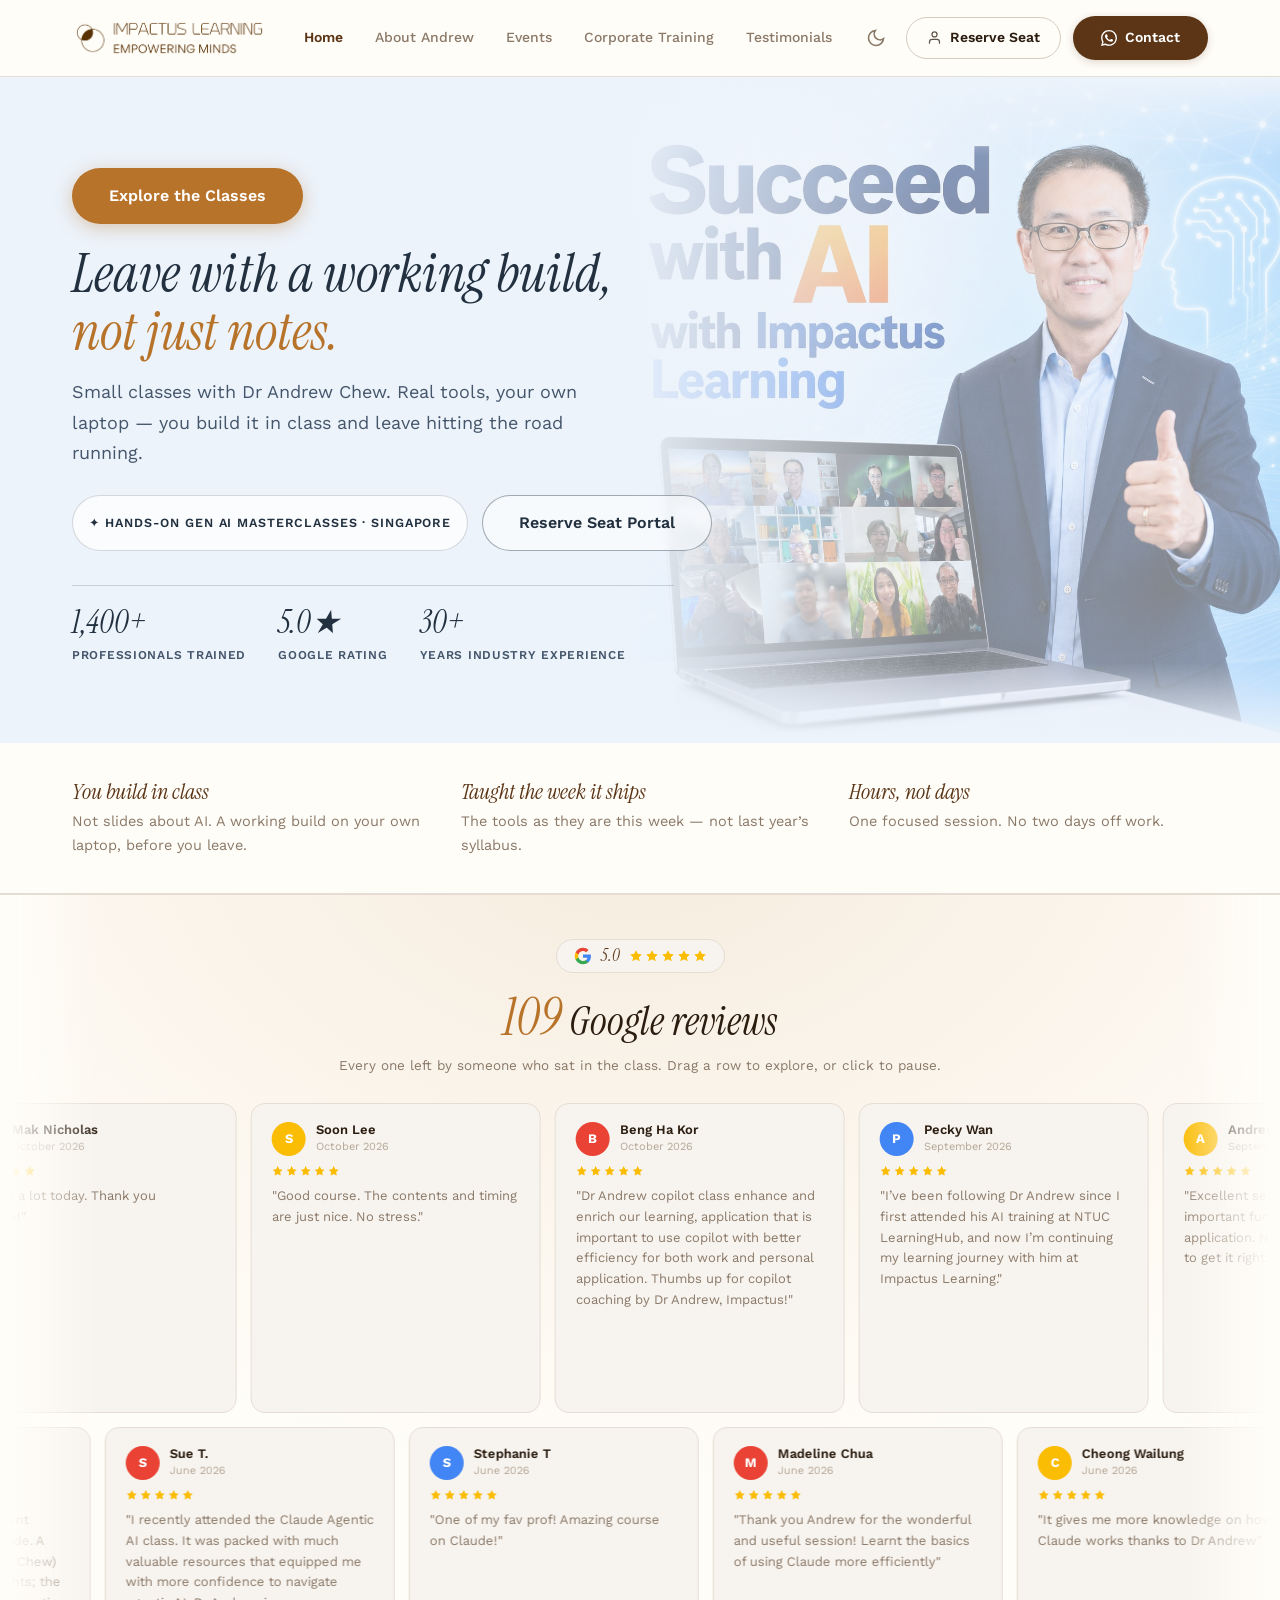
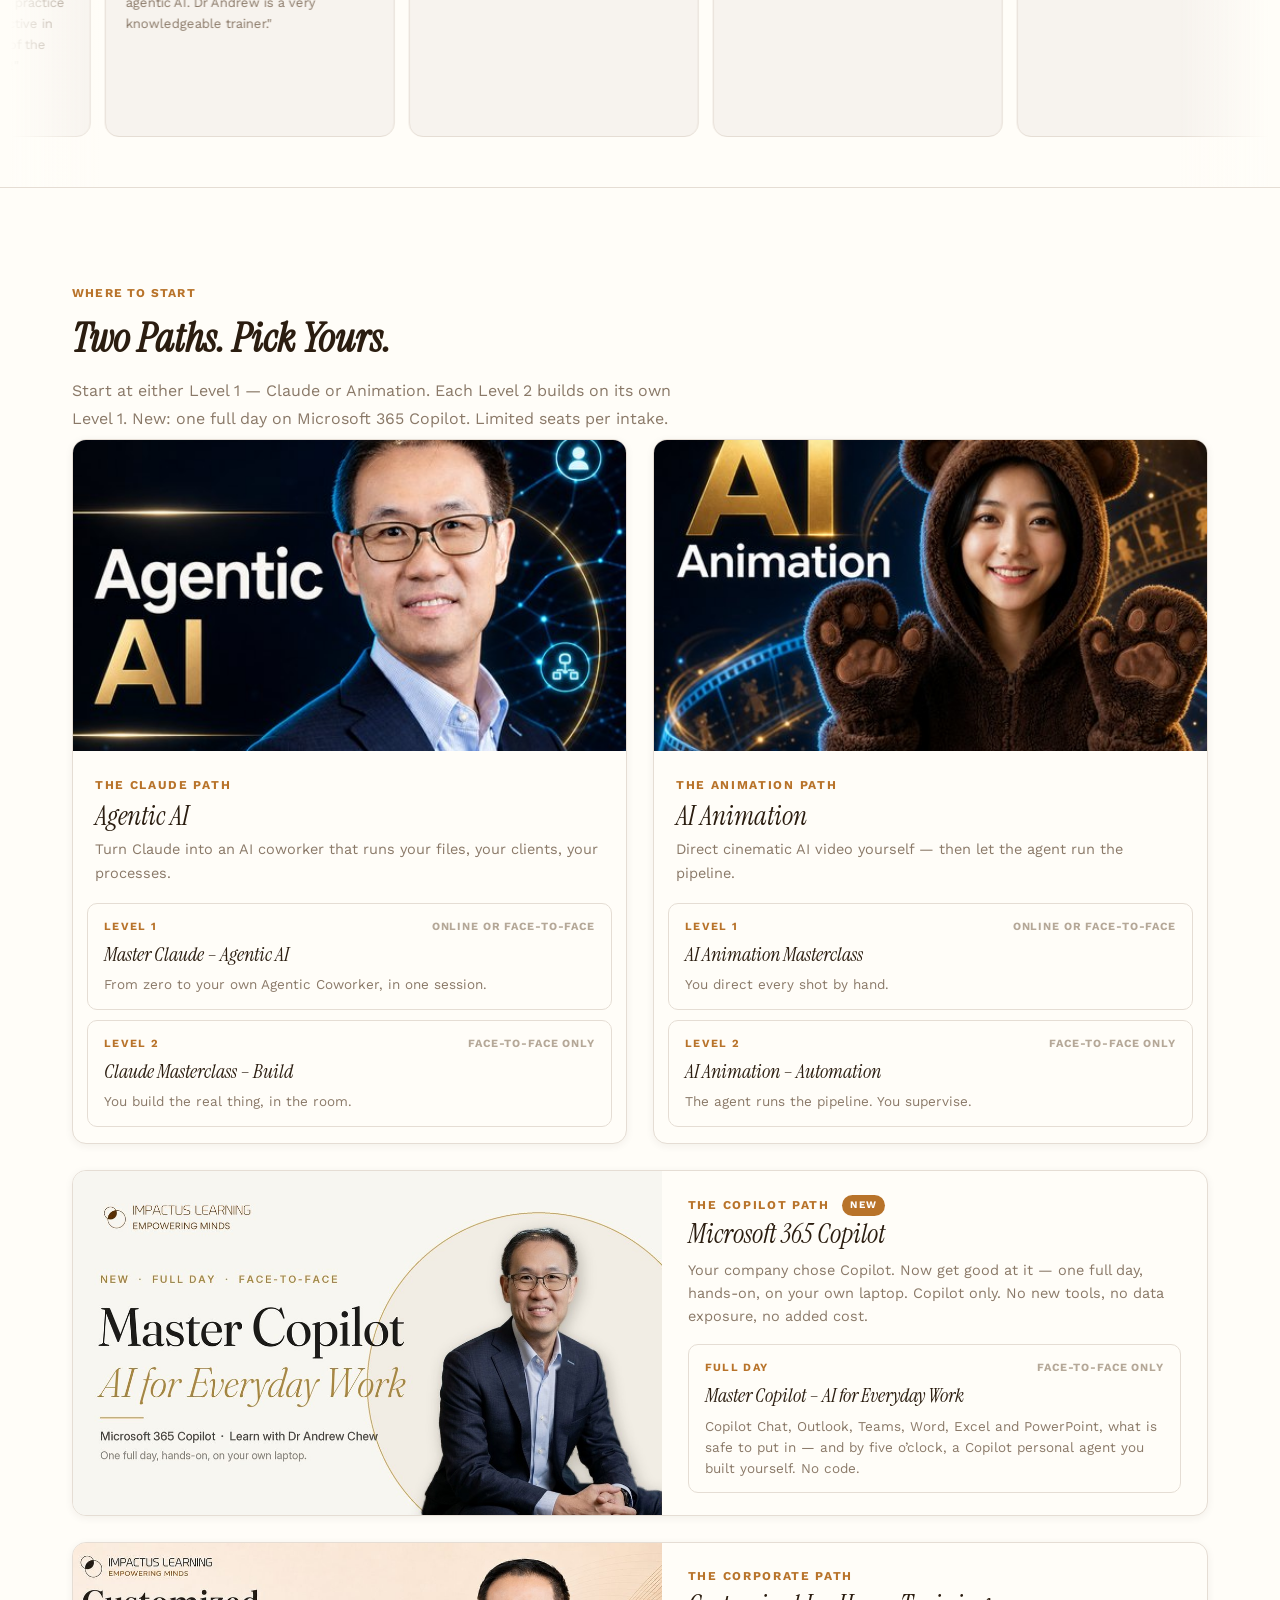
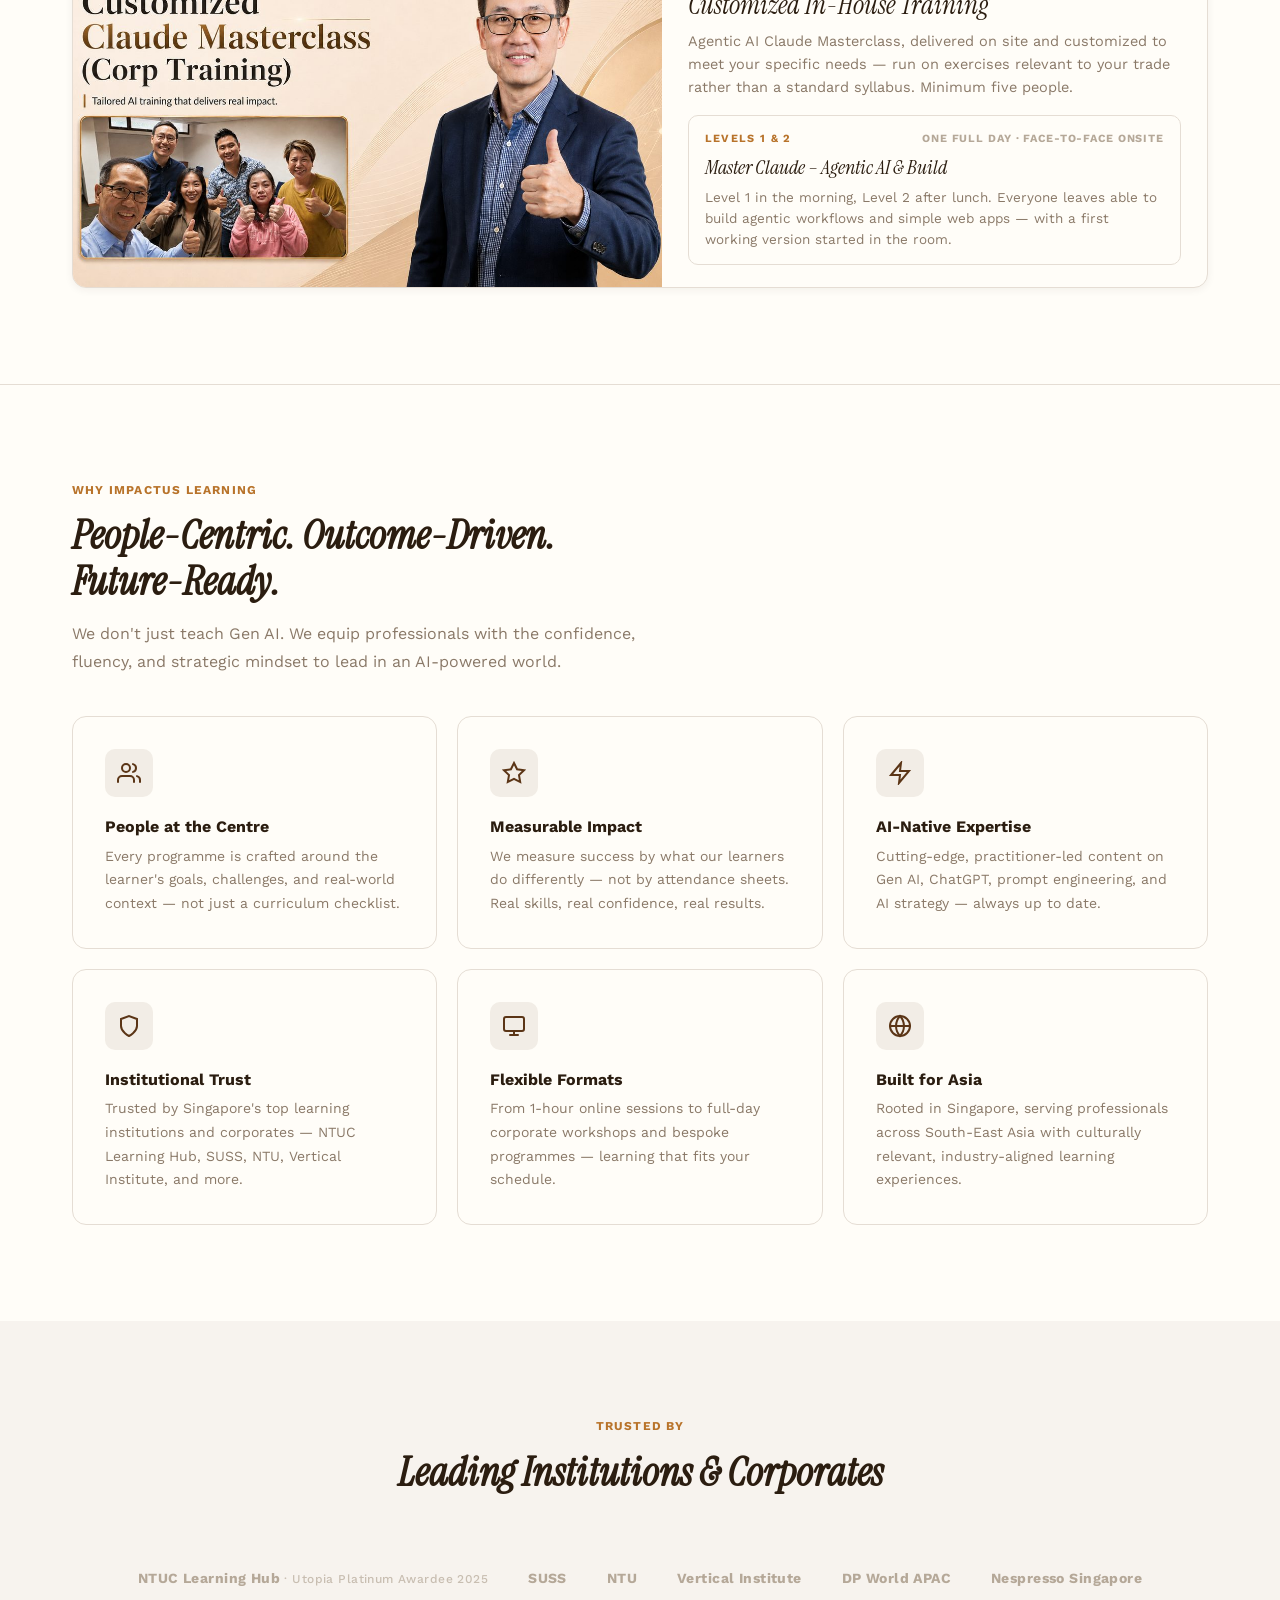
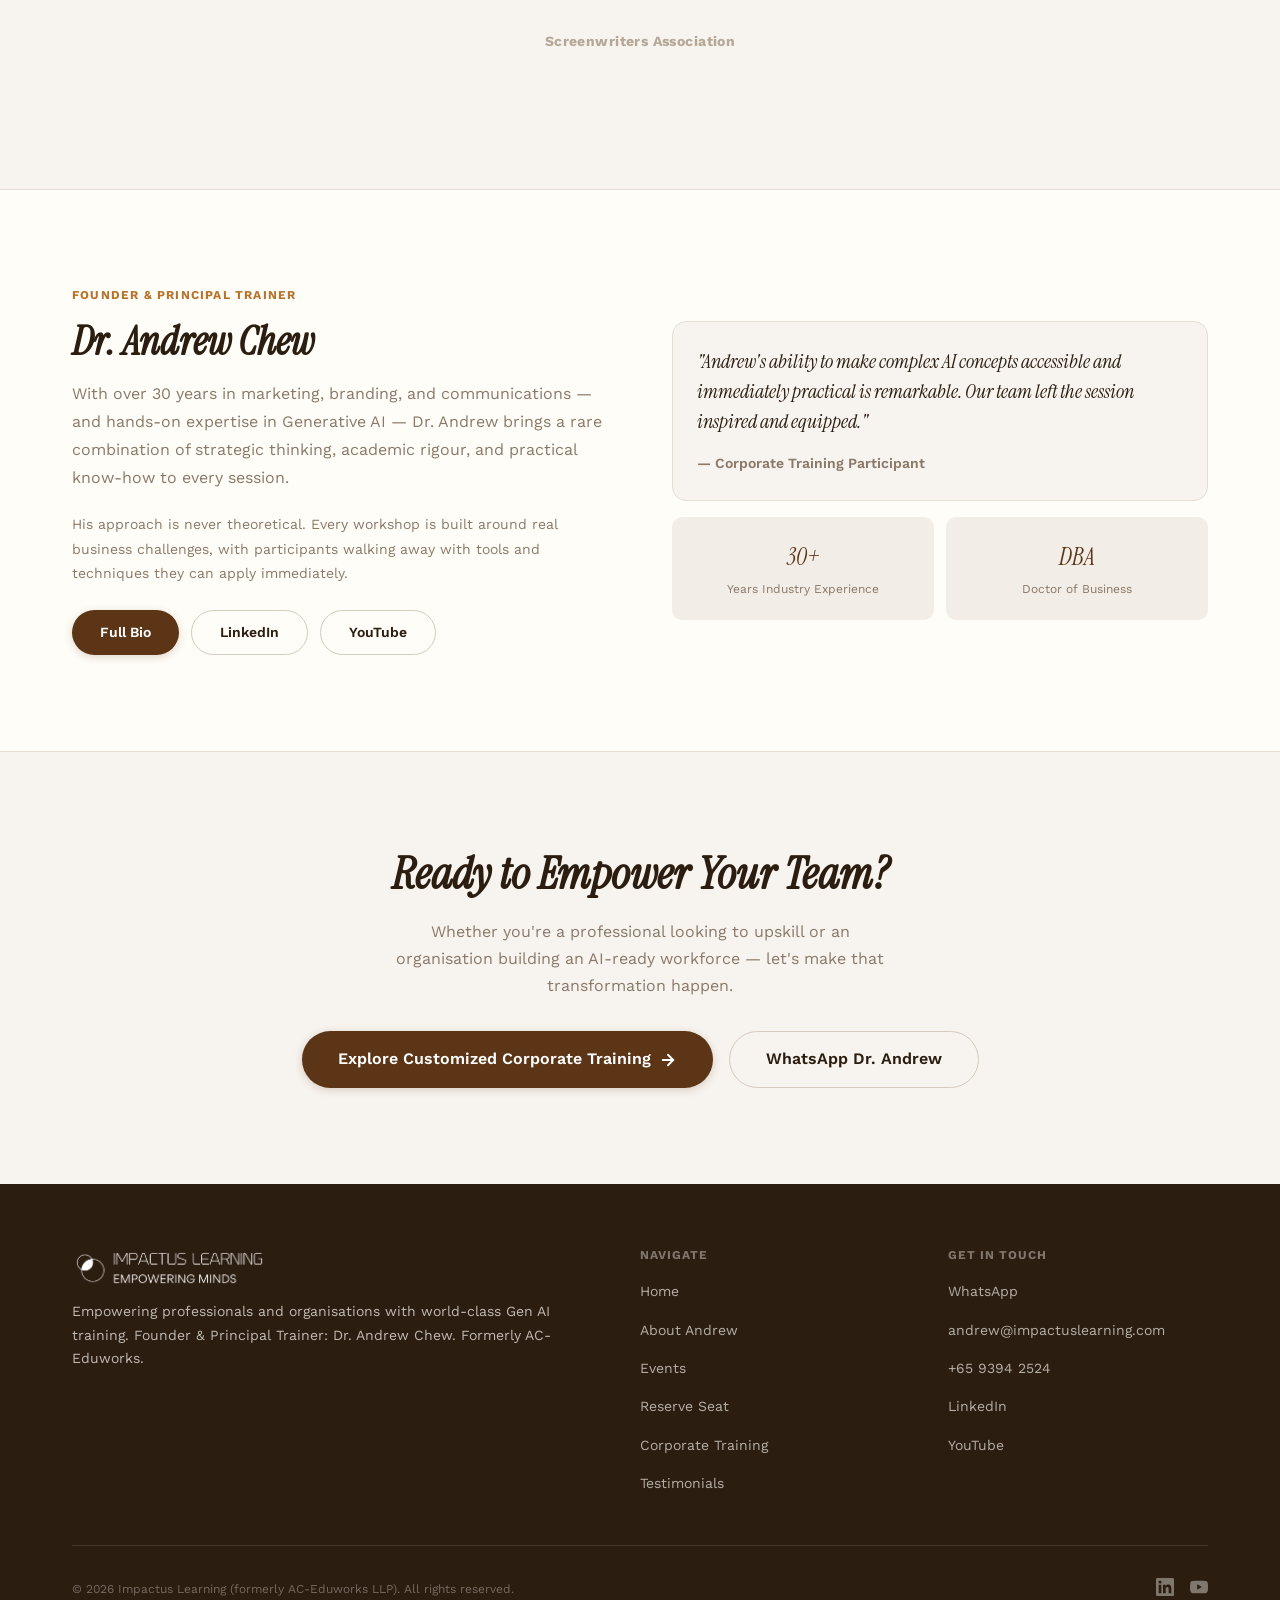
==== commit 6be693ff: "Track record: 1,400+ professionals trained (was 1,200+) on homepage, About and Testimonials Co-Autho" ====
--- a/index.html
+++ b/index.html
@@ -105,7 +105,7 @@
         <a href="https://events.impactuslearning.com/portal/" class="btn btn--lg btn--hero-ghost" target="_blank" rel="noopener">Reserve Seat Portal</a>
       </div>
       <div class="heroX__proof">
-        <div class="heroX__stat"><strong data-count="1200" data-suffix="+">0</strong><span>Professionals trained</span></div>
+        <div class="heroX__stat"><strong data-count="1400" data-suffix="+">0</strong><span>Professionals trained</span></div>
         <div class="heroX__stat"><strong>5.0&#9733;</strong><span>Google rating</span></div>
         <div class="heroX__stat"><strong data-count="30" data-suffix="+">0</strong><span>Years industry experience</span></div>
       </div>
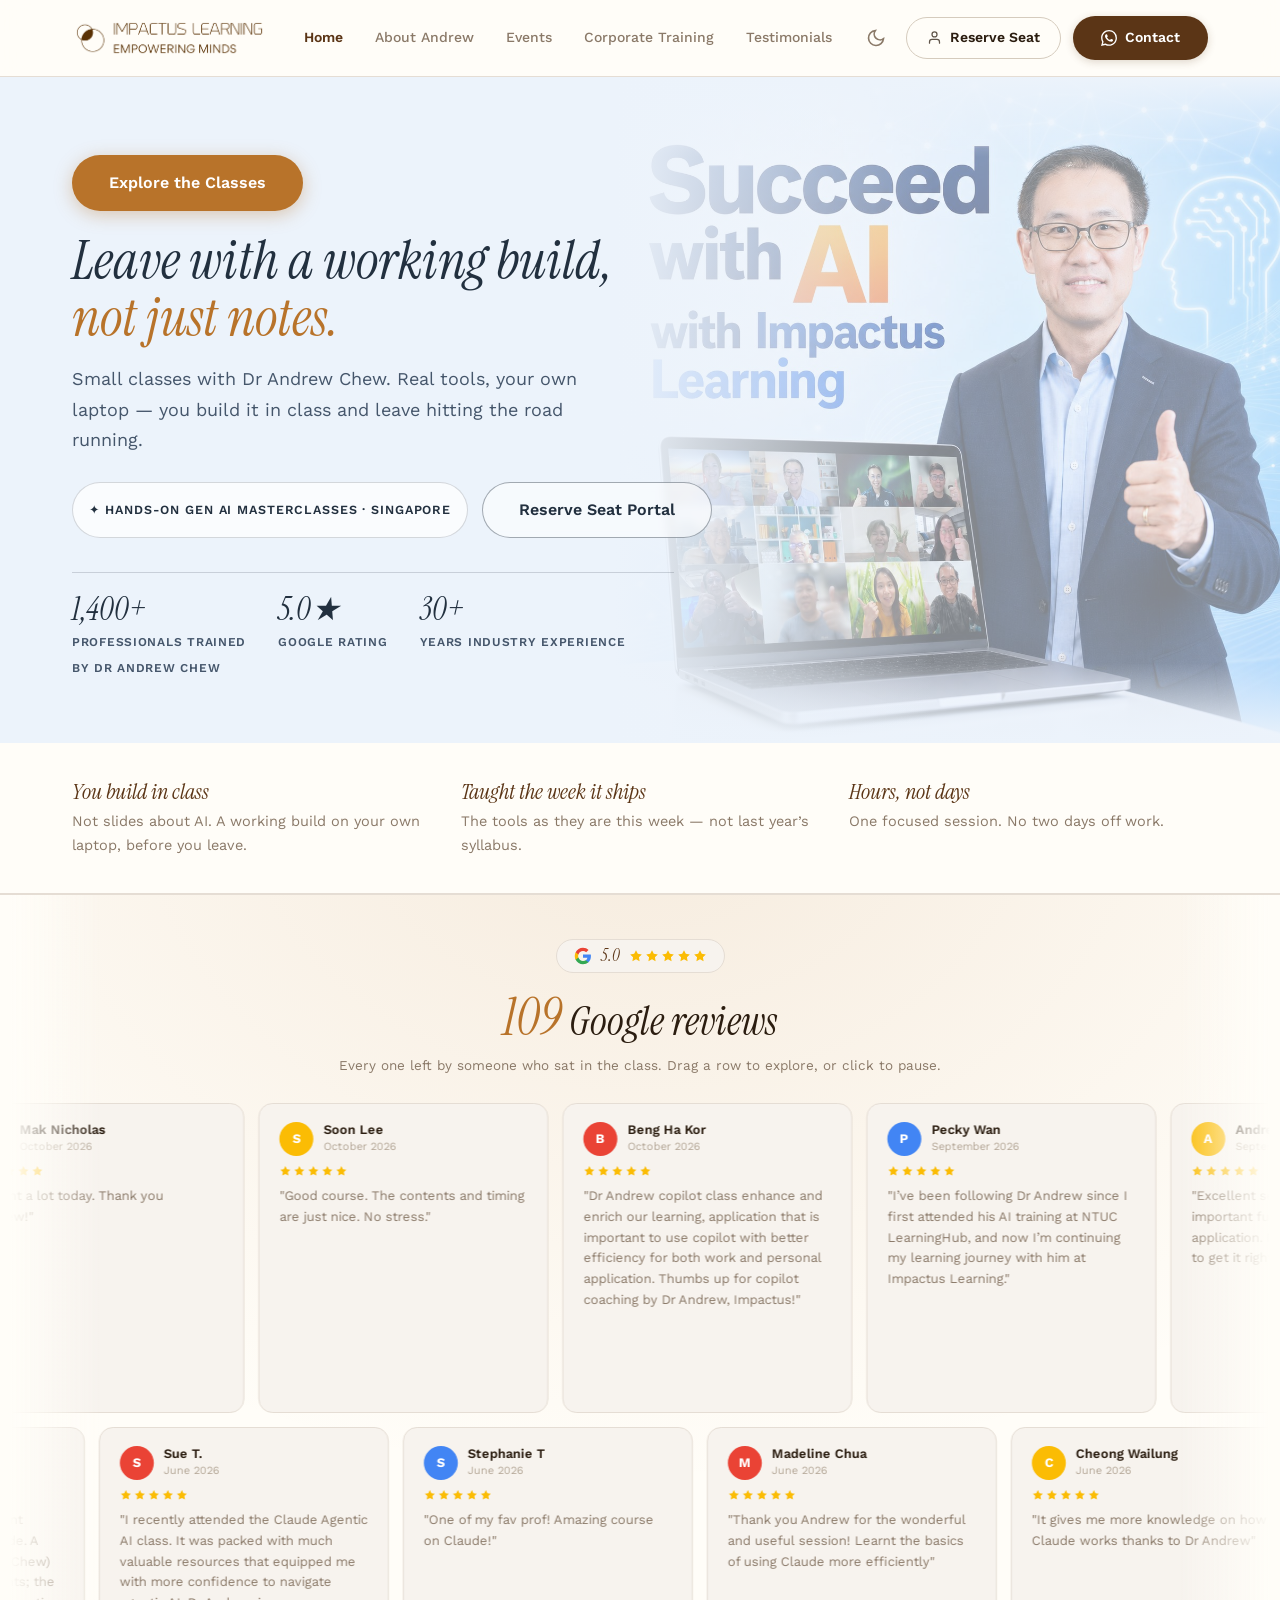
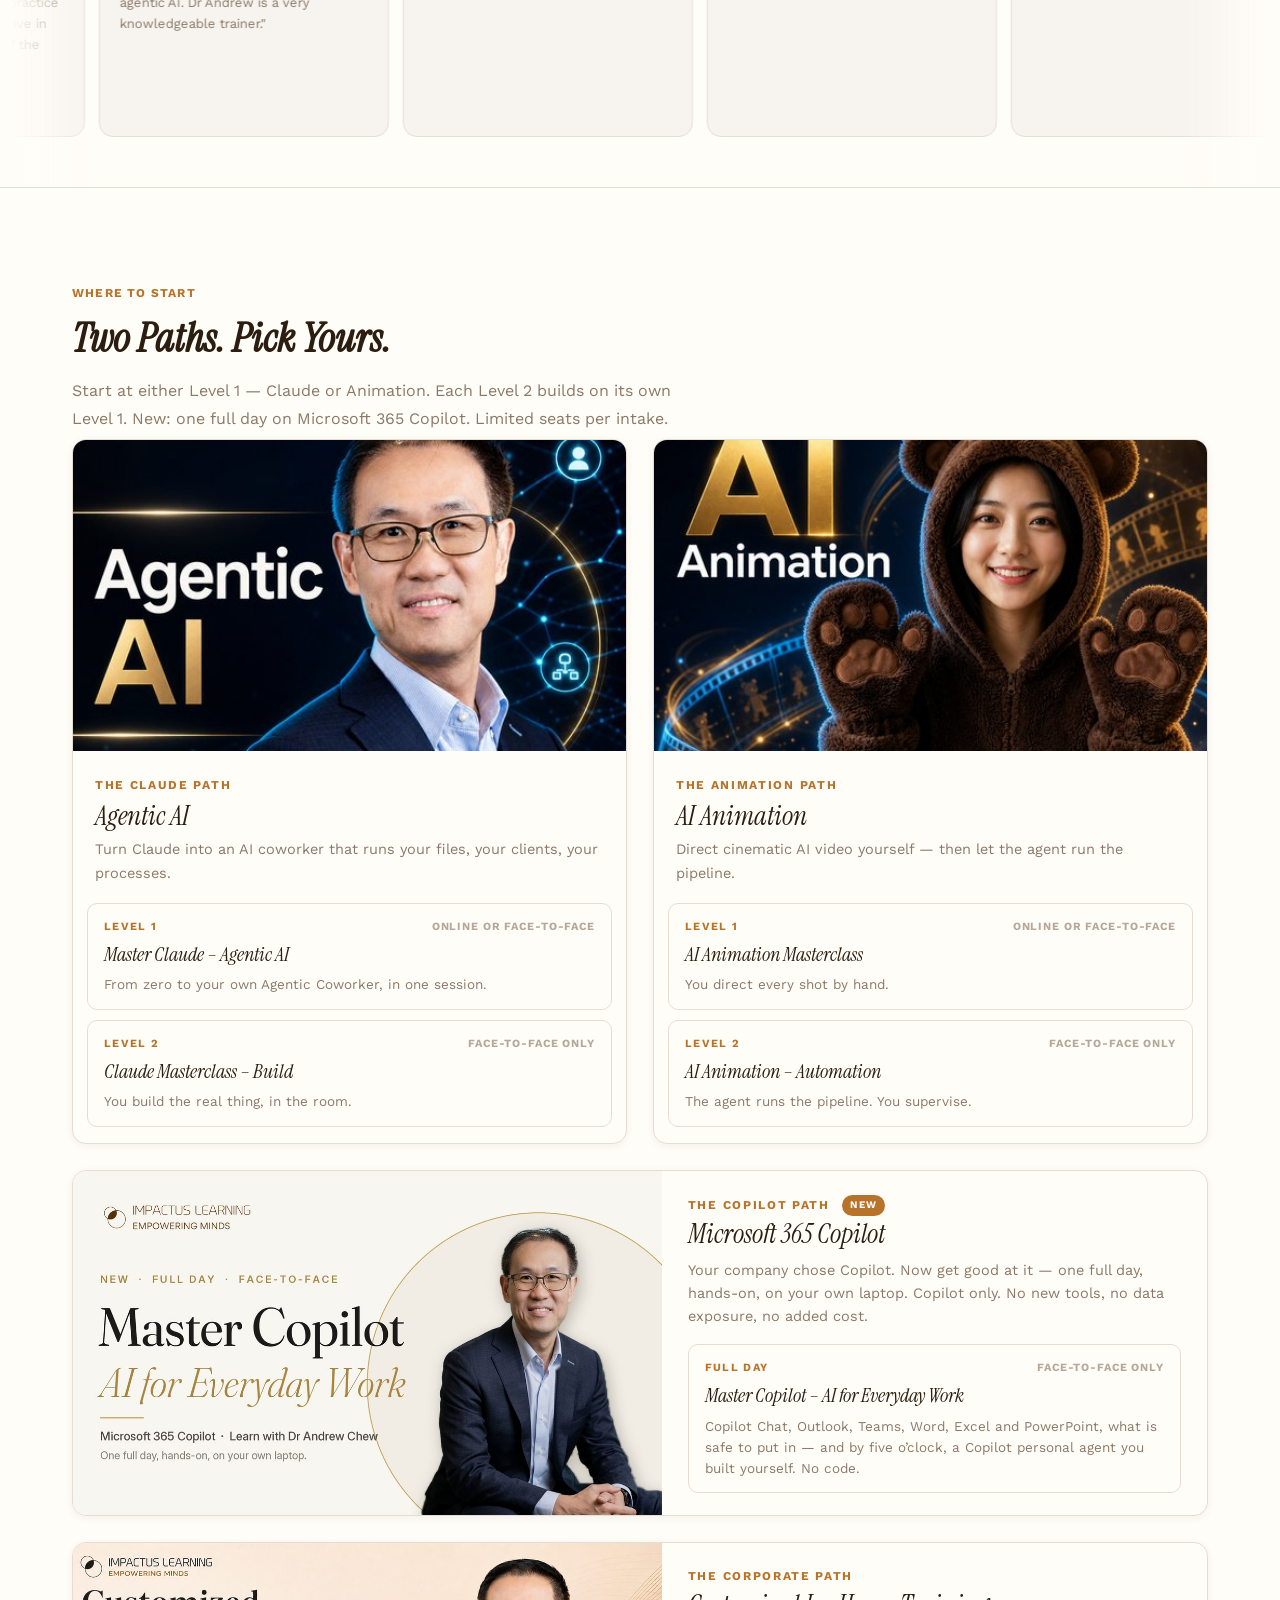
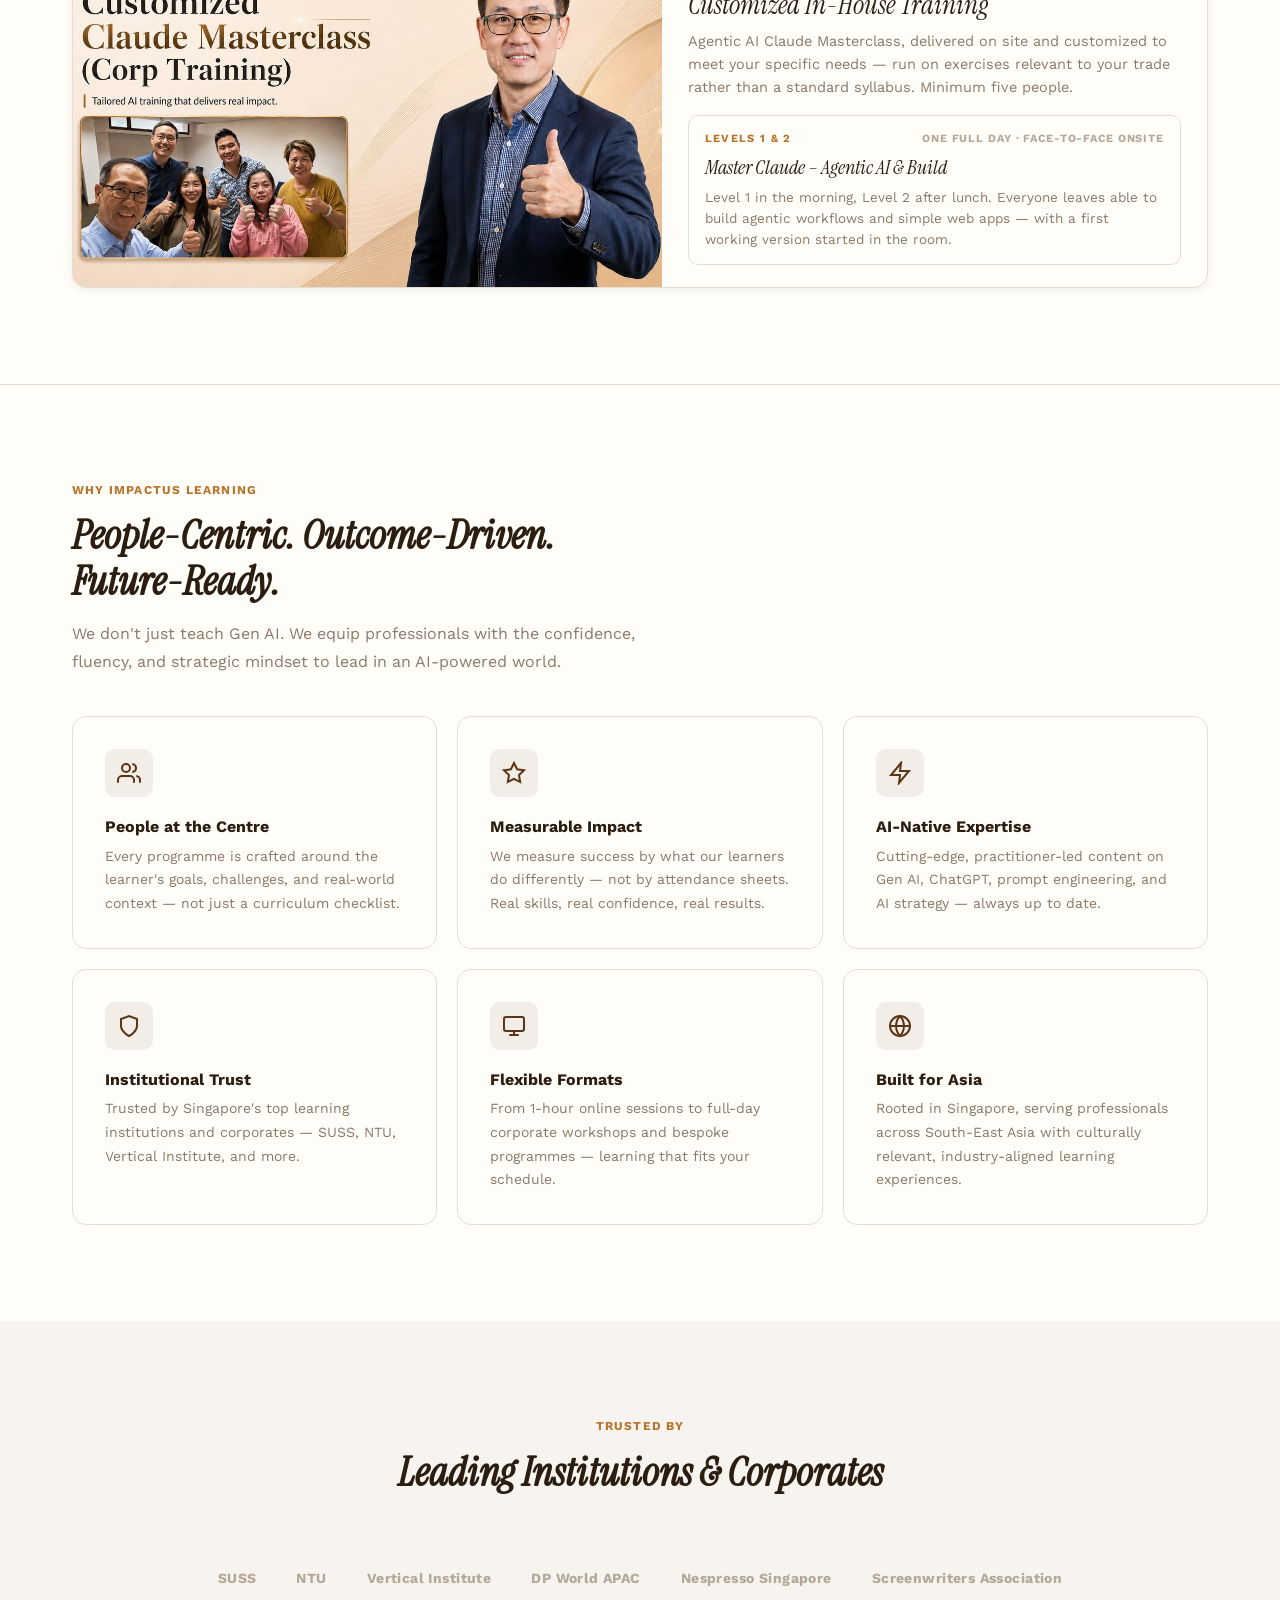
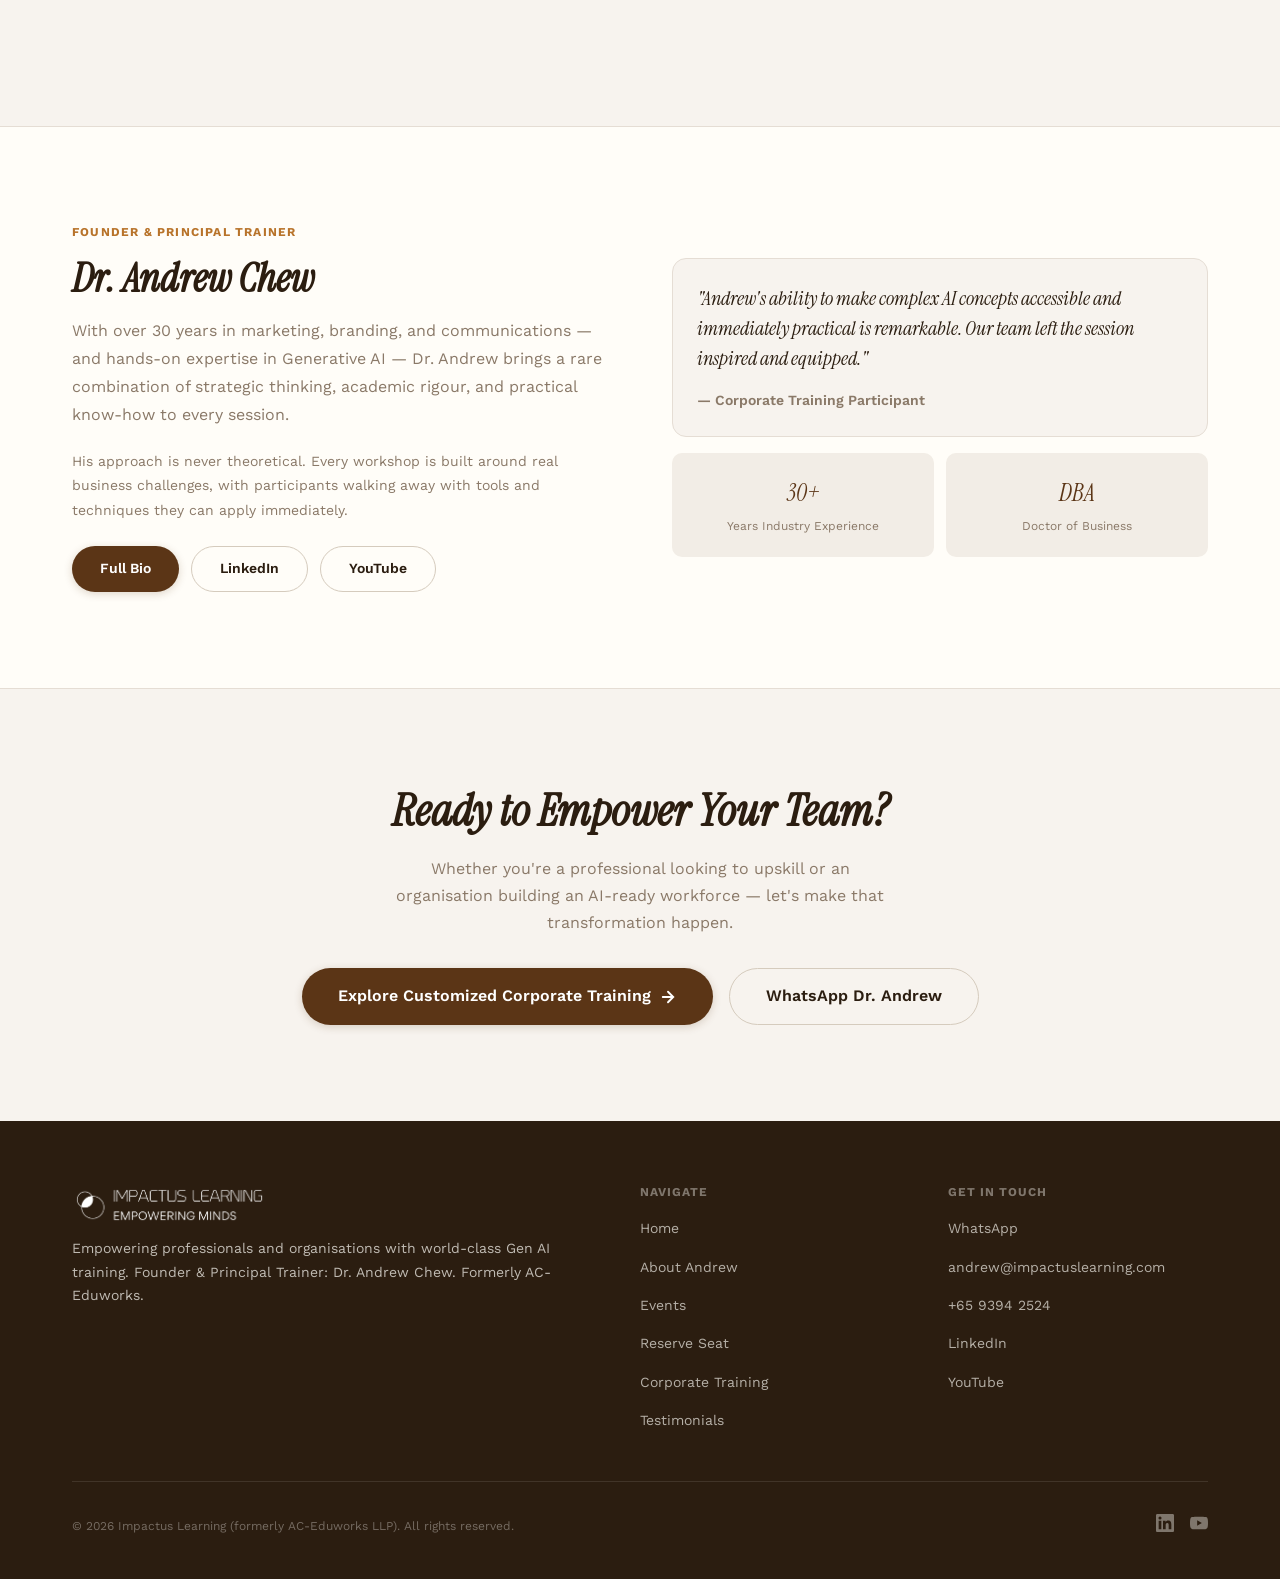
==== commit d00f4173: "Attribute 1,400+ trained to Dr Andrew Chew; drop NTUC LearningHub from "trusted by" - Homepage hero:" ====
--- a/index.html
+++ b/index.html
@@ -105,7 +105,7 @@
         <a href="https://events.impactuslearning.com/portal/" class="btn btn--lg btn--hero-ghost" target="_blank" rel="noopener">Reserve Seat Portal</a>
       </div>
       <div class="heroX__proof">
-        <div class="heroX__stat"><strong data-count="1400" data-suffix="+">0</strong><span>Professionals trained</span></div>
+        <div class="heroX__stat"><strong data-count="1400" data-suffix="+">0</strong><span>Professionals trained<br>by Dr Andrew Chew</span></div>
         <div class="heroX__stat"><strong>5.0&#9733;</strong><span>Google rating</span></div>
         <div class="heroX__stat"><strong data-count="30" data-suffix="+">0</strong><span>Years industry experience</span></div>
       </div>
@@ -653,7 +653,7 @@
             <svg width="24" height="24" viewBox="0 0 24 24" fill="none" stroke="currentColor" stroke-width="2" stroke-linecap="round"><path d="M12 22s8-4 8-10V5l-8-3-8 3v7c0 6 8 10 8 10z"/></svg>
           </div>
           <h3 class="card__title">Institutional Trust</h3>
-          <p class="card__desc">Trusted by Singapore's top learning institutions and corporates — NTUC Learning Hub, SUSS, NTU, Vertical Institute, and more.</p>
+          <p class="card__desc">Trusted by Singapore's top learning institutions and corporates — SUSS, NTU, Vertical Institute, and more.</p>
         </div>
         <div class="card" data-animate>
           <div class="card__icon">
@@ -679,7 +679,6 @@
       <p class="section__tag" style="text-align: center;">Trusted By</p>
       <h2 class="section__title" style="max-width: 600px; margin: 0 auto var(--space-8);">Leading Institutions &amp; Corporates</h2>
       <div class="logo-strip">
-        <span class="logo-strip__item">NTUC Learning Hub <span style="font-size:var(--text-xs);opacity:0.7;font-weight:500;">· Utopia Platinum Awardee 2025</span></span>
         <span class="logo-strip__item">SUSS</span>
         <span class="logo-strip__item">NTU</span>
         <span class="logo-strip__item">Vertical Institute</span>
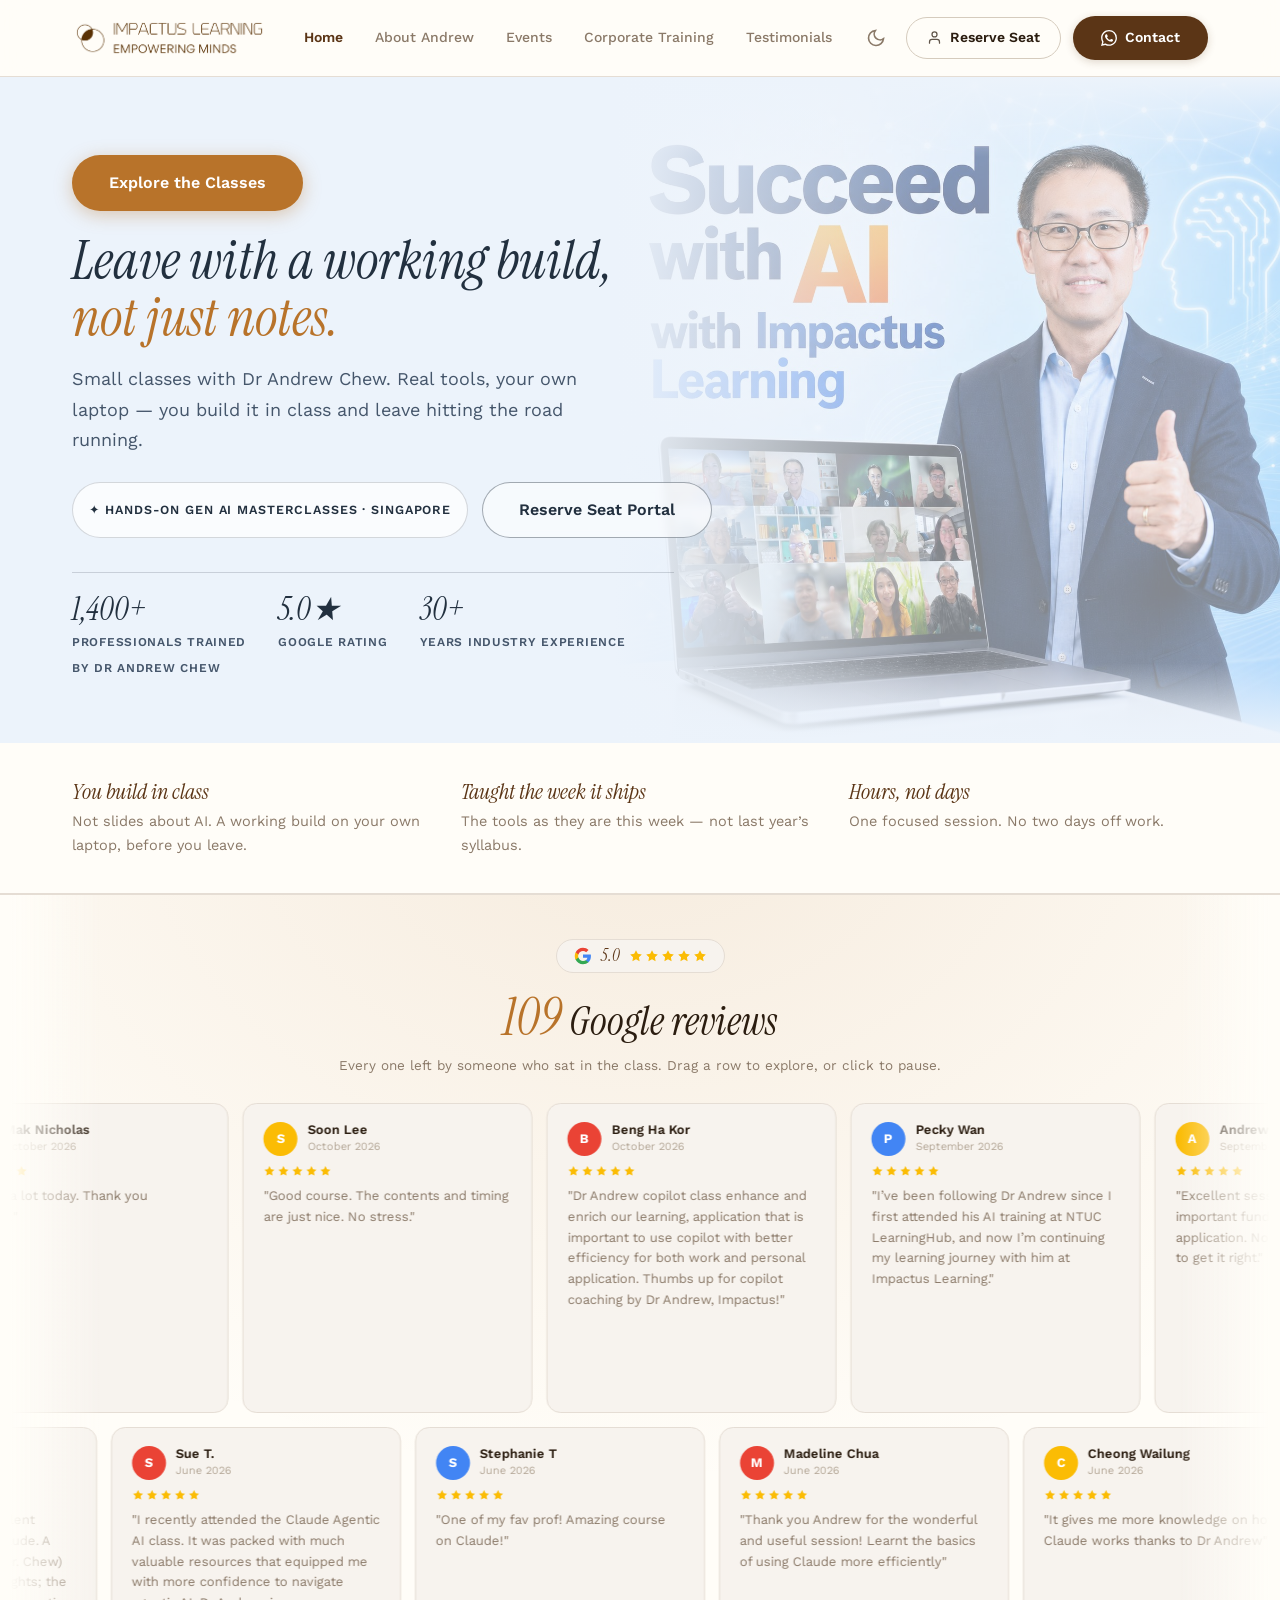
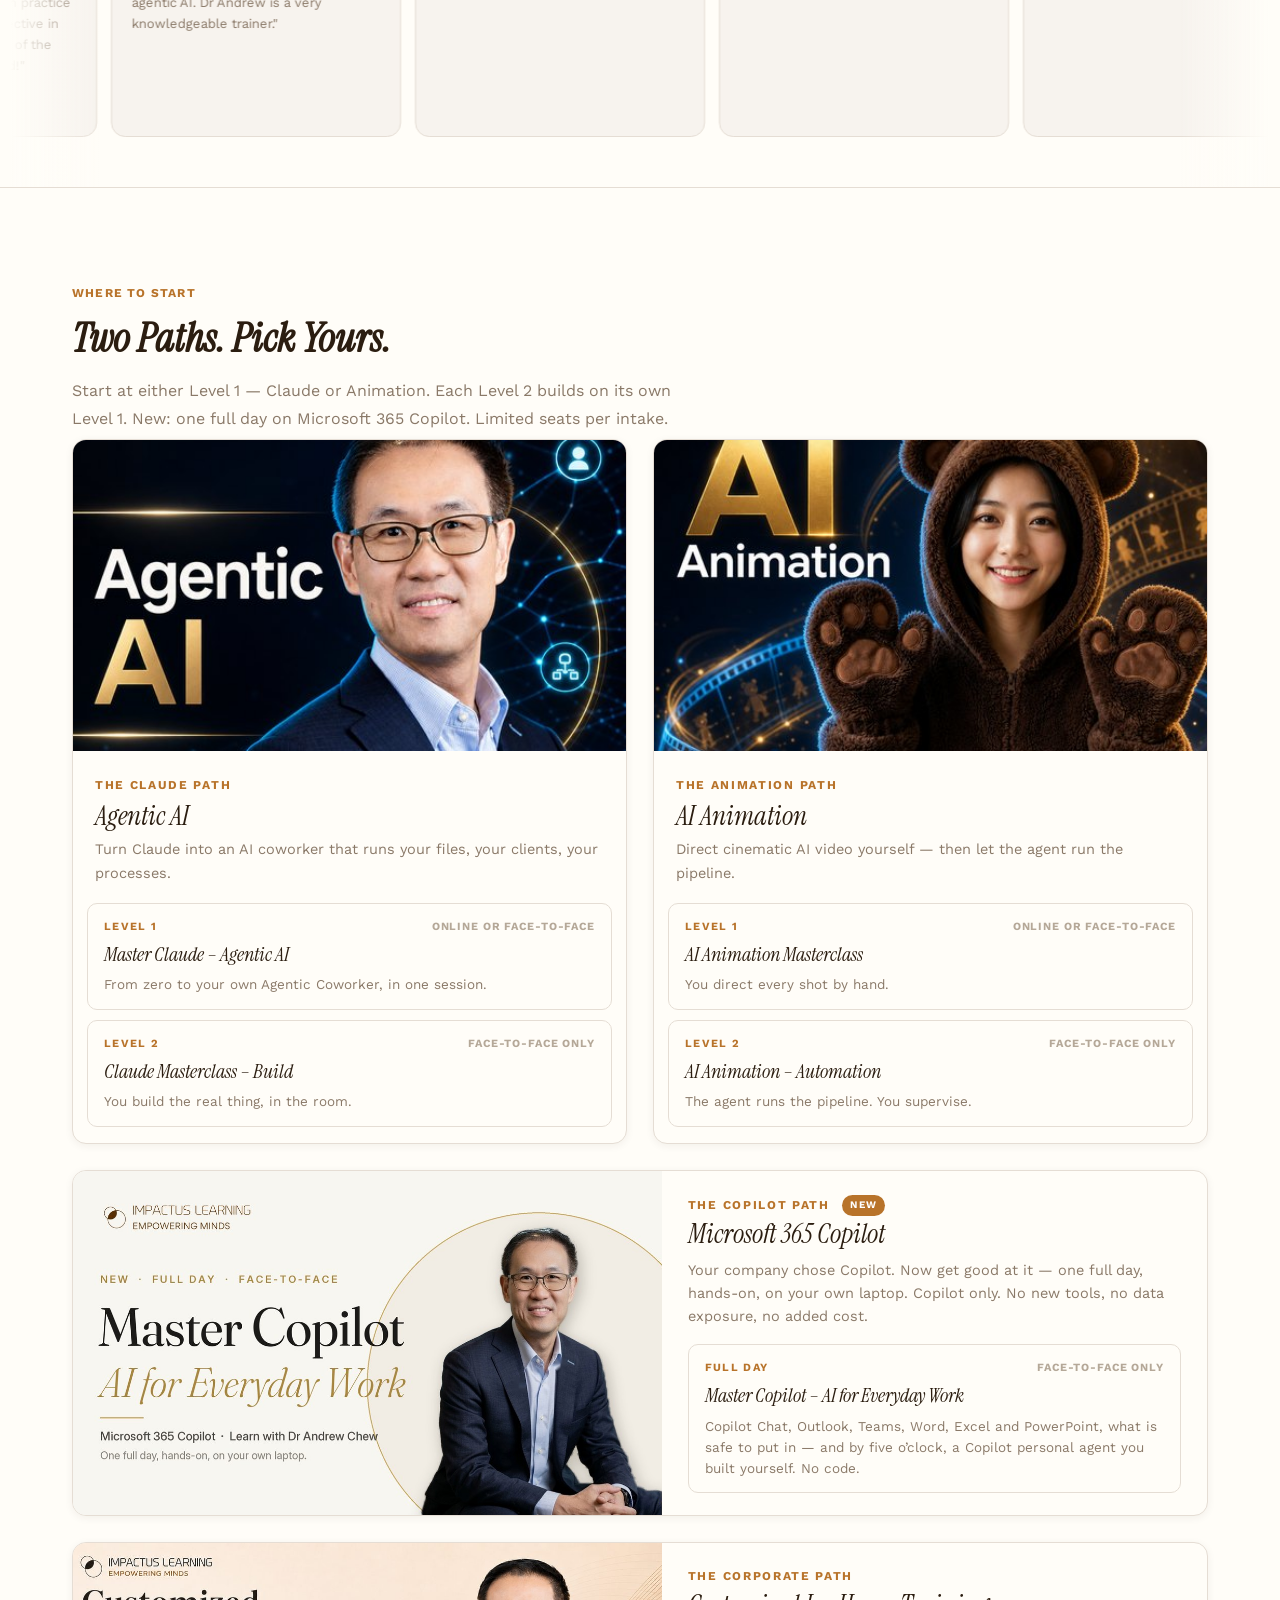
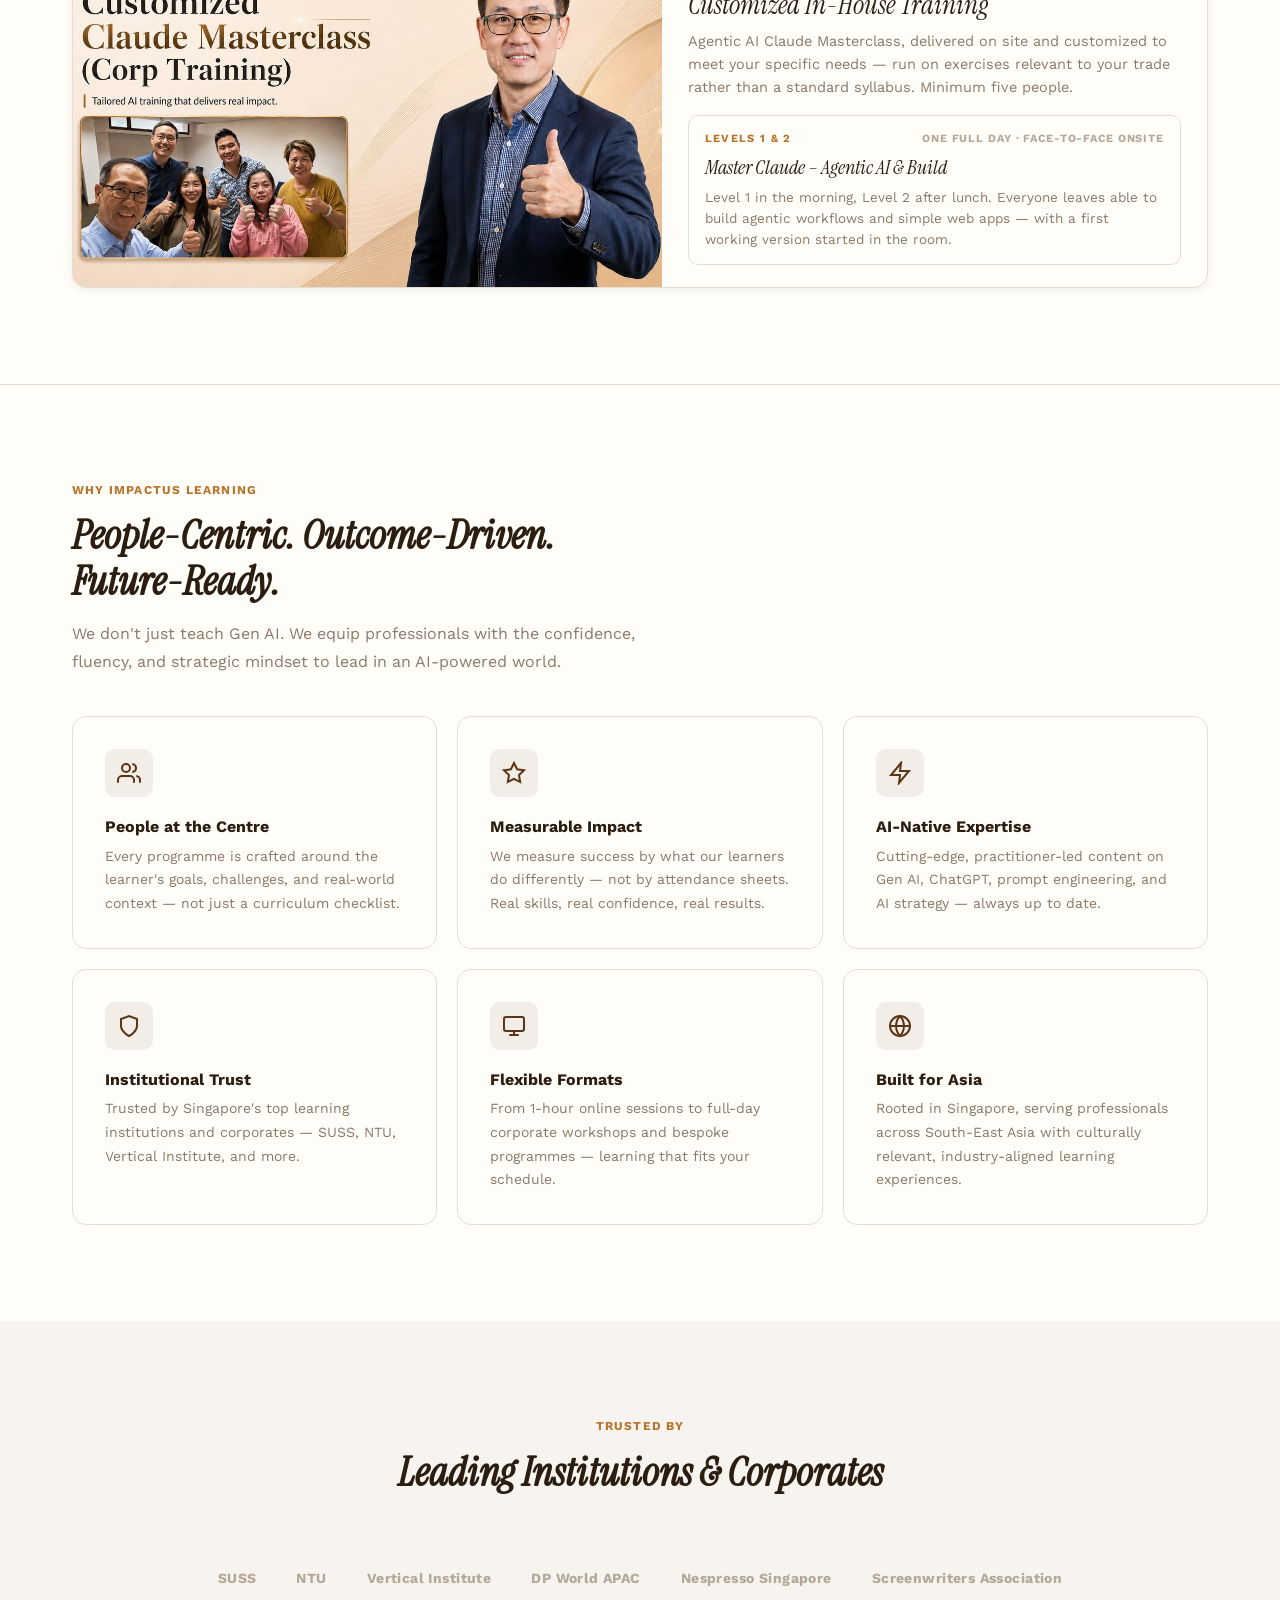
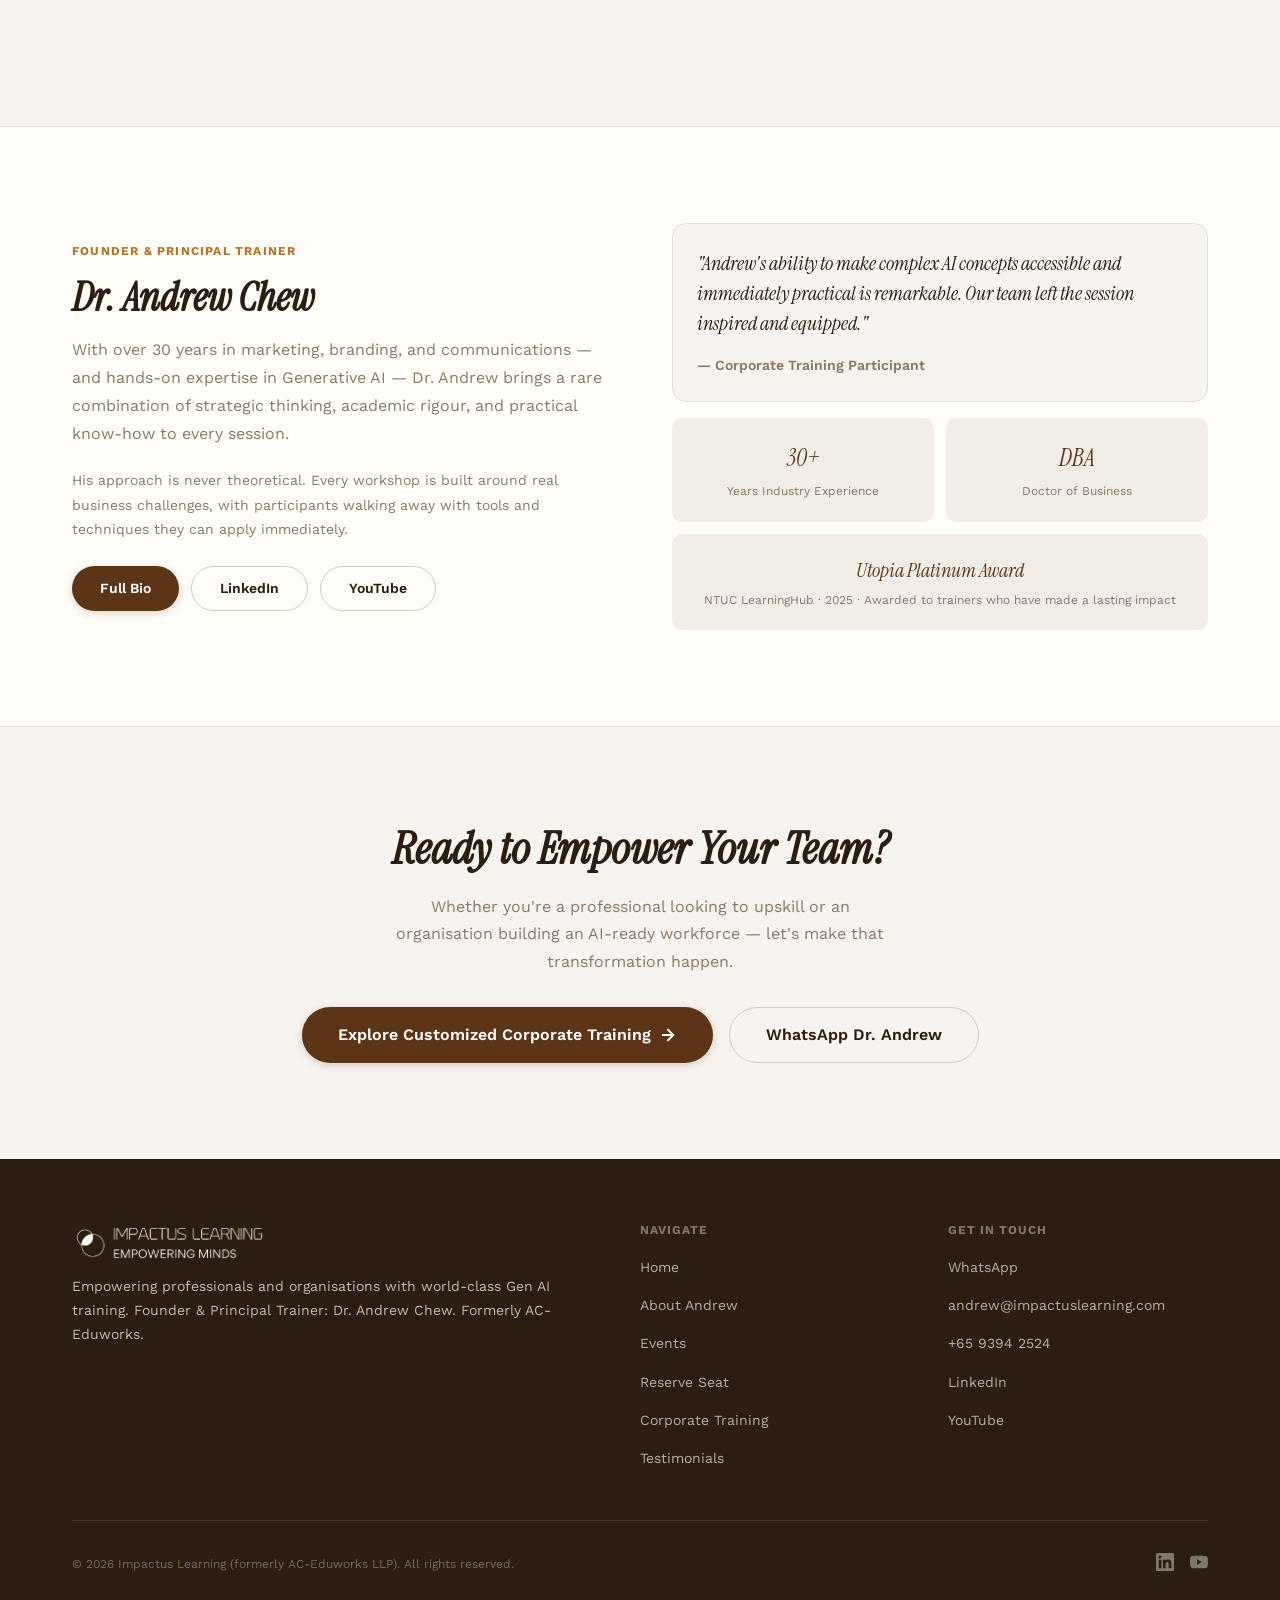
==== commit 651aee1b: "Homepage: show the NTUC Utopia Platinum Award (2025) in the founder section An earned, dated persona" ====
--- a/index.html
+++ b/index.html
@@ -718,6 +718,10 @@
               <div style="font-family:var(--font-display); font-style:italic; font-size:var(--text-2xl); color:var(--color-brand);">DBA</div>
               <div style="font-size:var(--text-xs); color:var(--color-text-muted); margin-top:4px;">Doctor of Business</div>
             </div>
+            <div style="grid-column:1 / -1; background: var(--color-brand-subtle); border-radius:var(--radius-md); padding:var(--space-5); text-align:center;">
+              <div style="font-family:var(--font-display); font-style:italic; font-size:var(--text-xl); color:var(--color-brand);">Utopia Platinum Award</div>
+              <div style="font-size:var(--text-xs); color:var(--color-text-muted); margin-top:4px;">NTUC LearningHub &middot; 2025 &middot; Awarded to trainers who have made a lasting impact</div>
+            </div>
           </div>
         </div>
       </div>
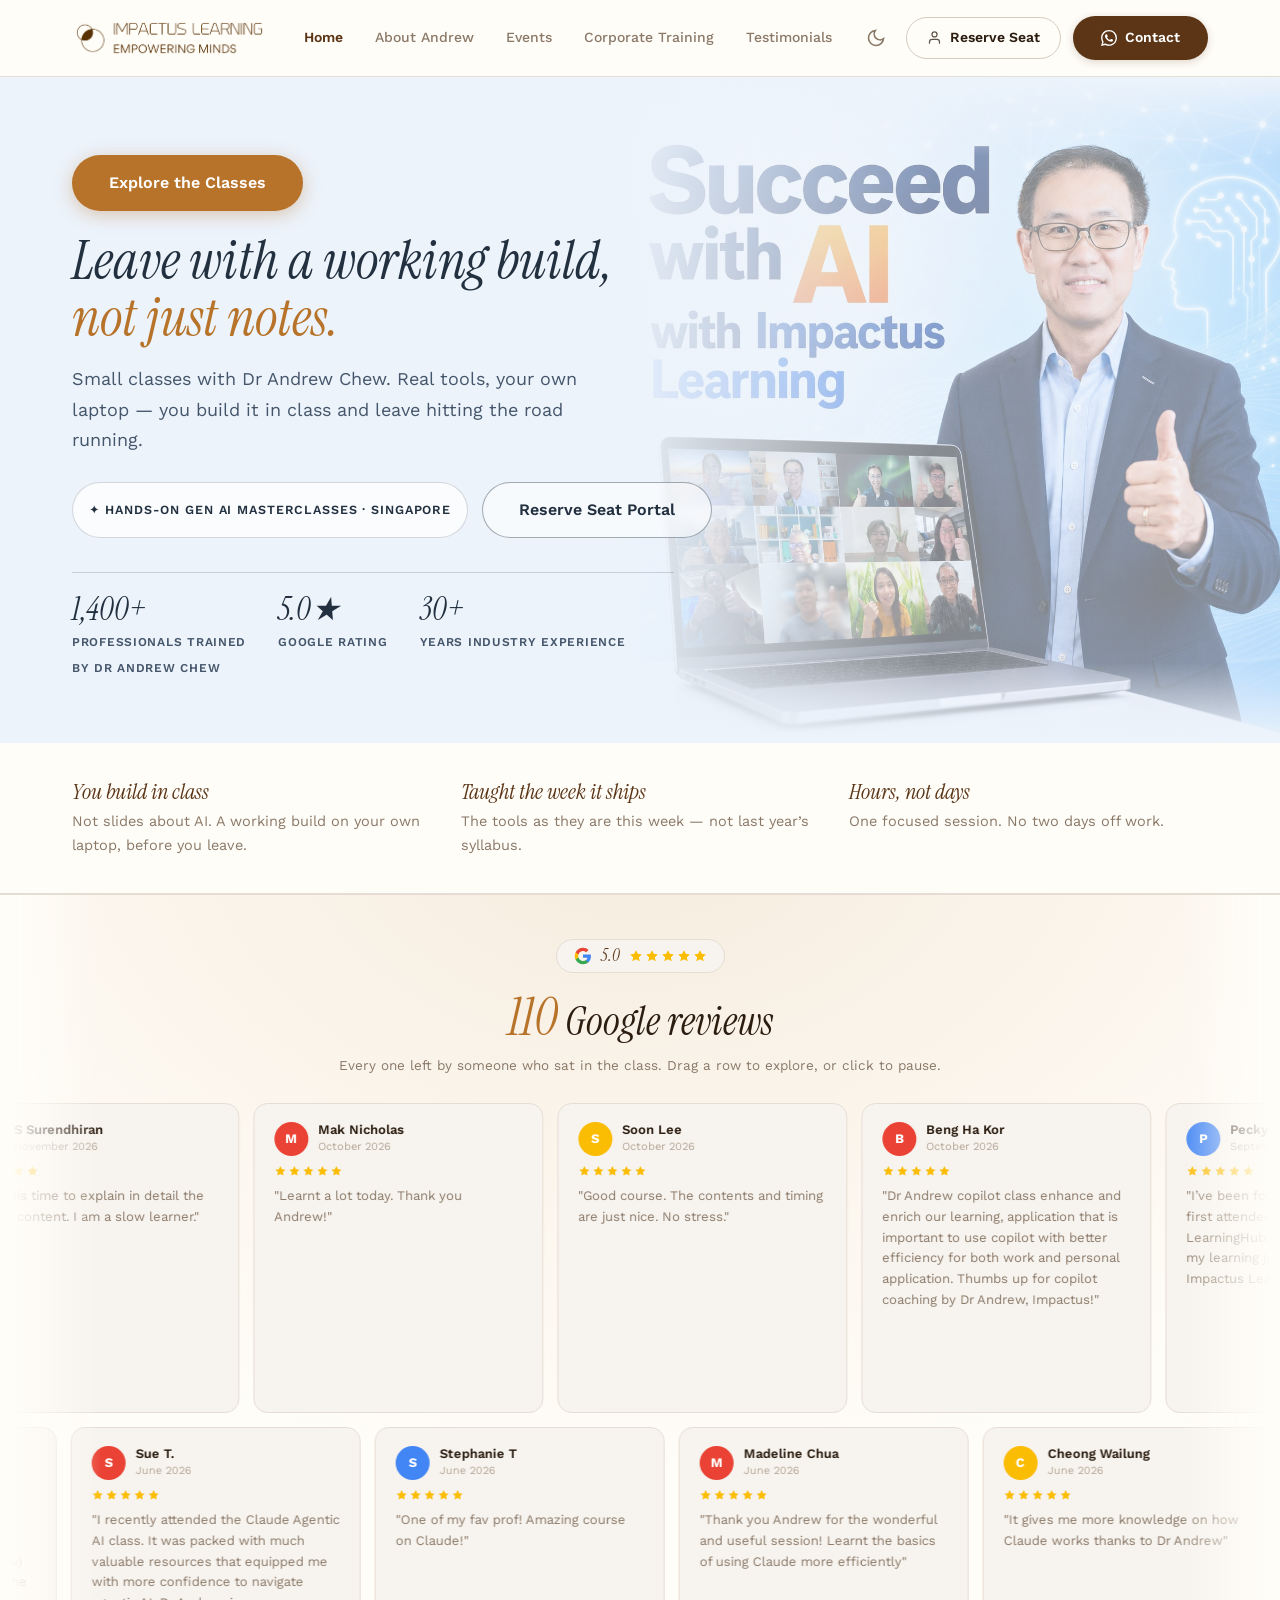
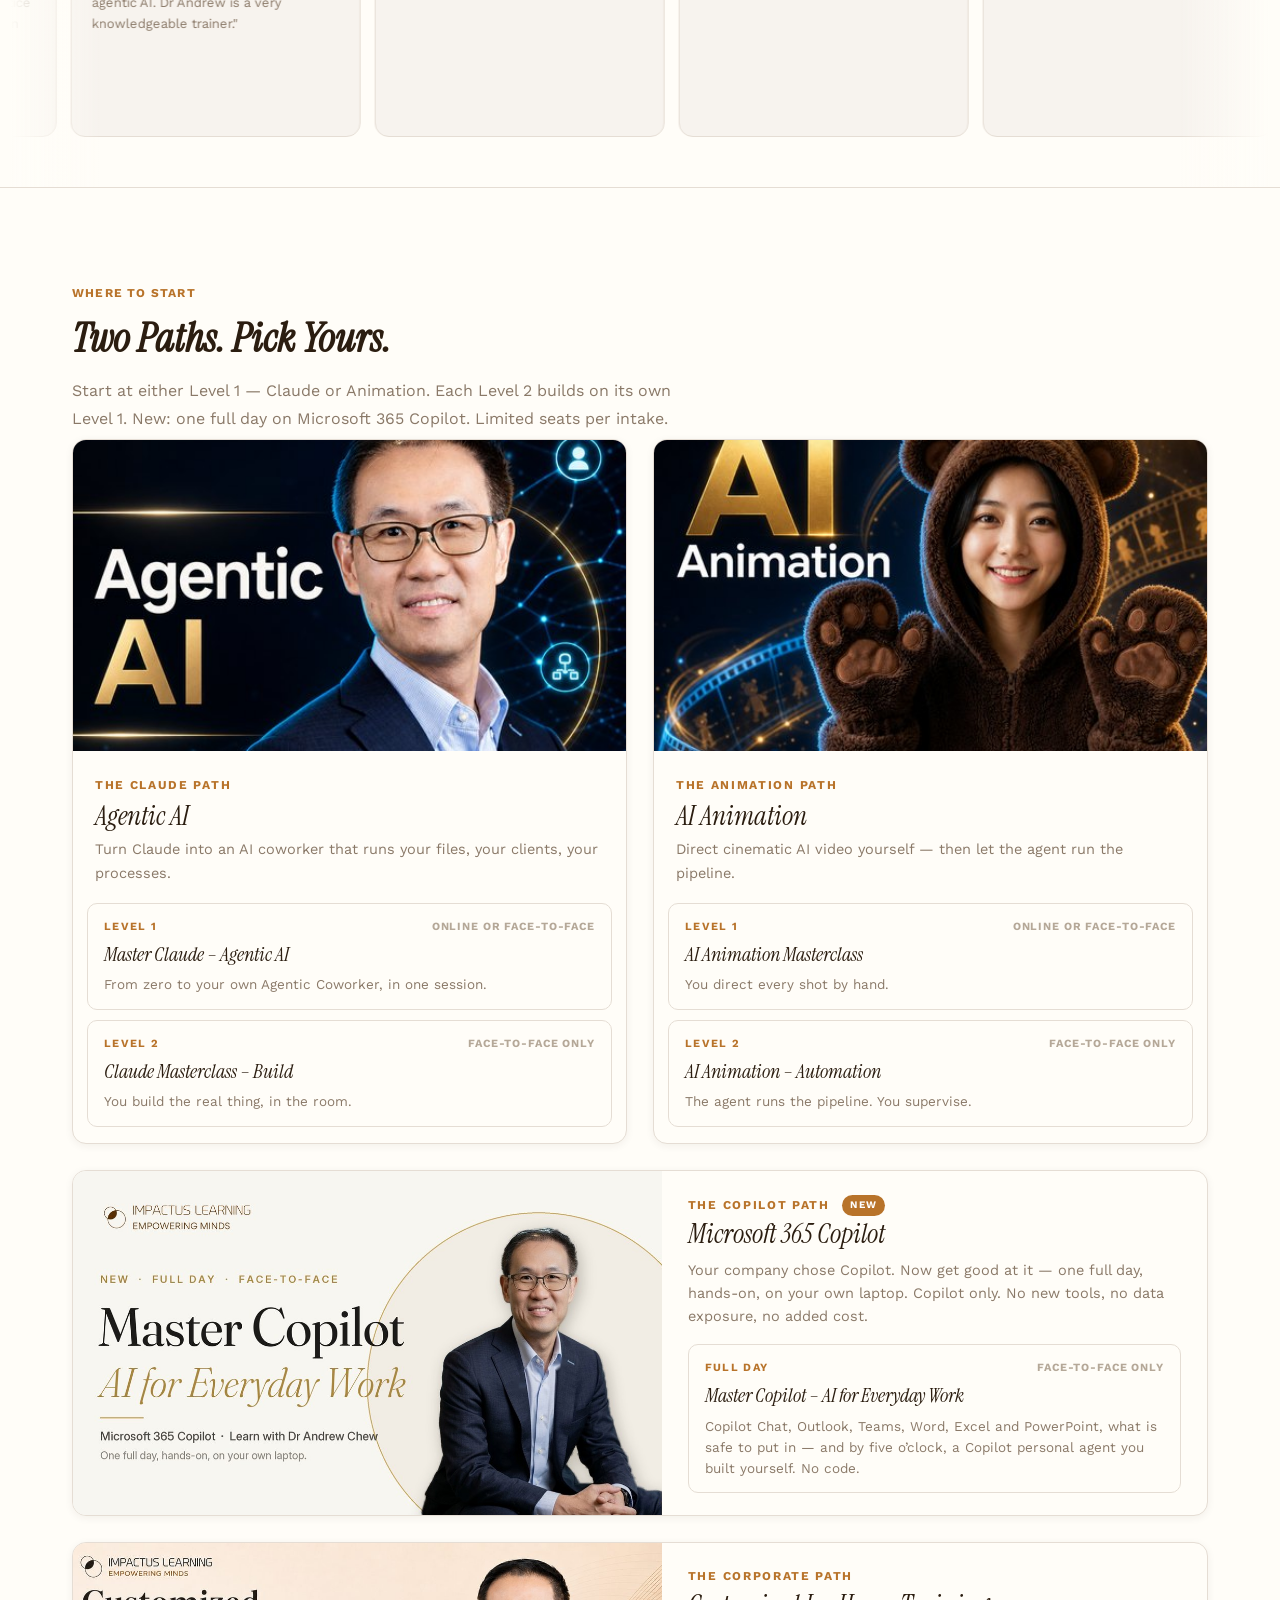
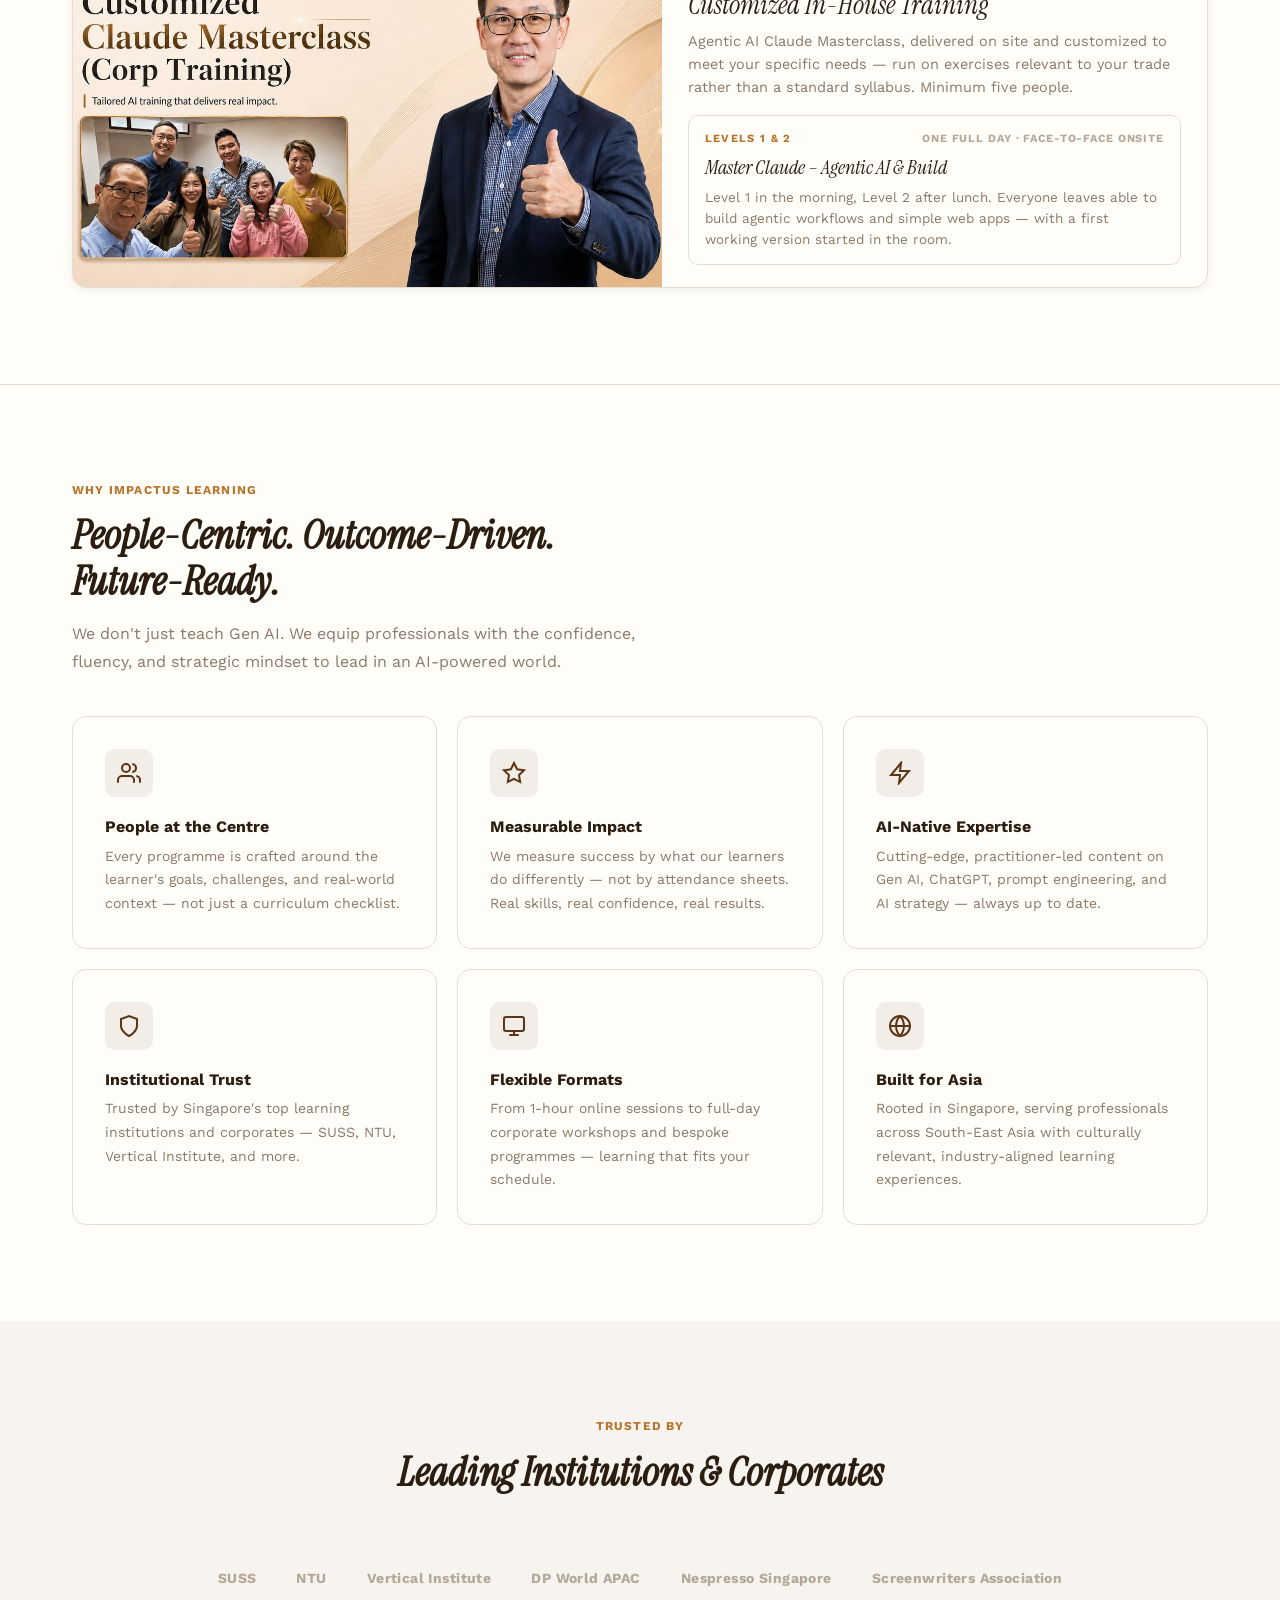
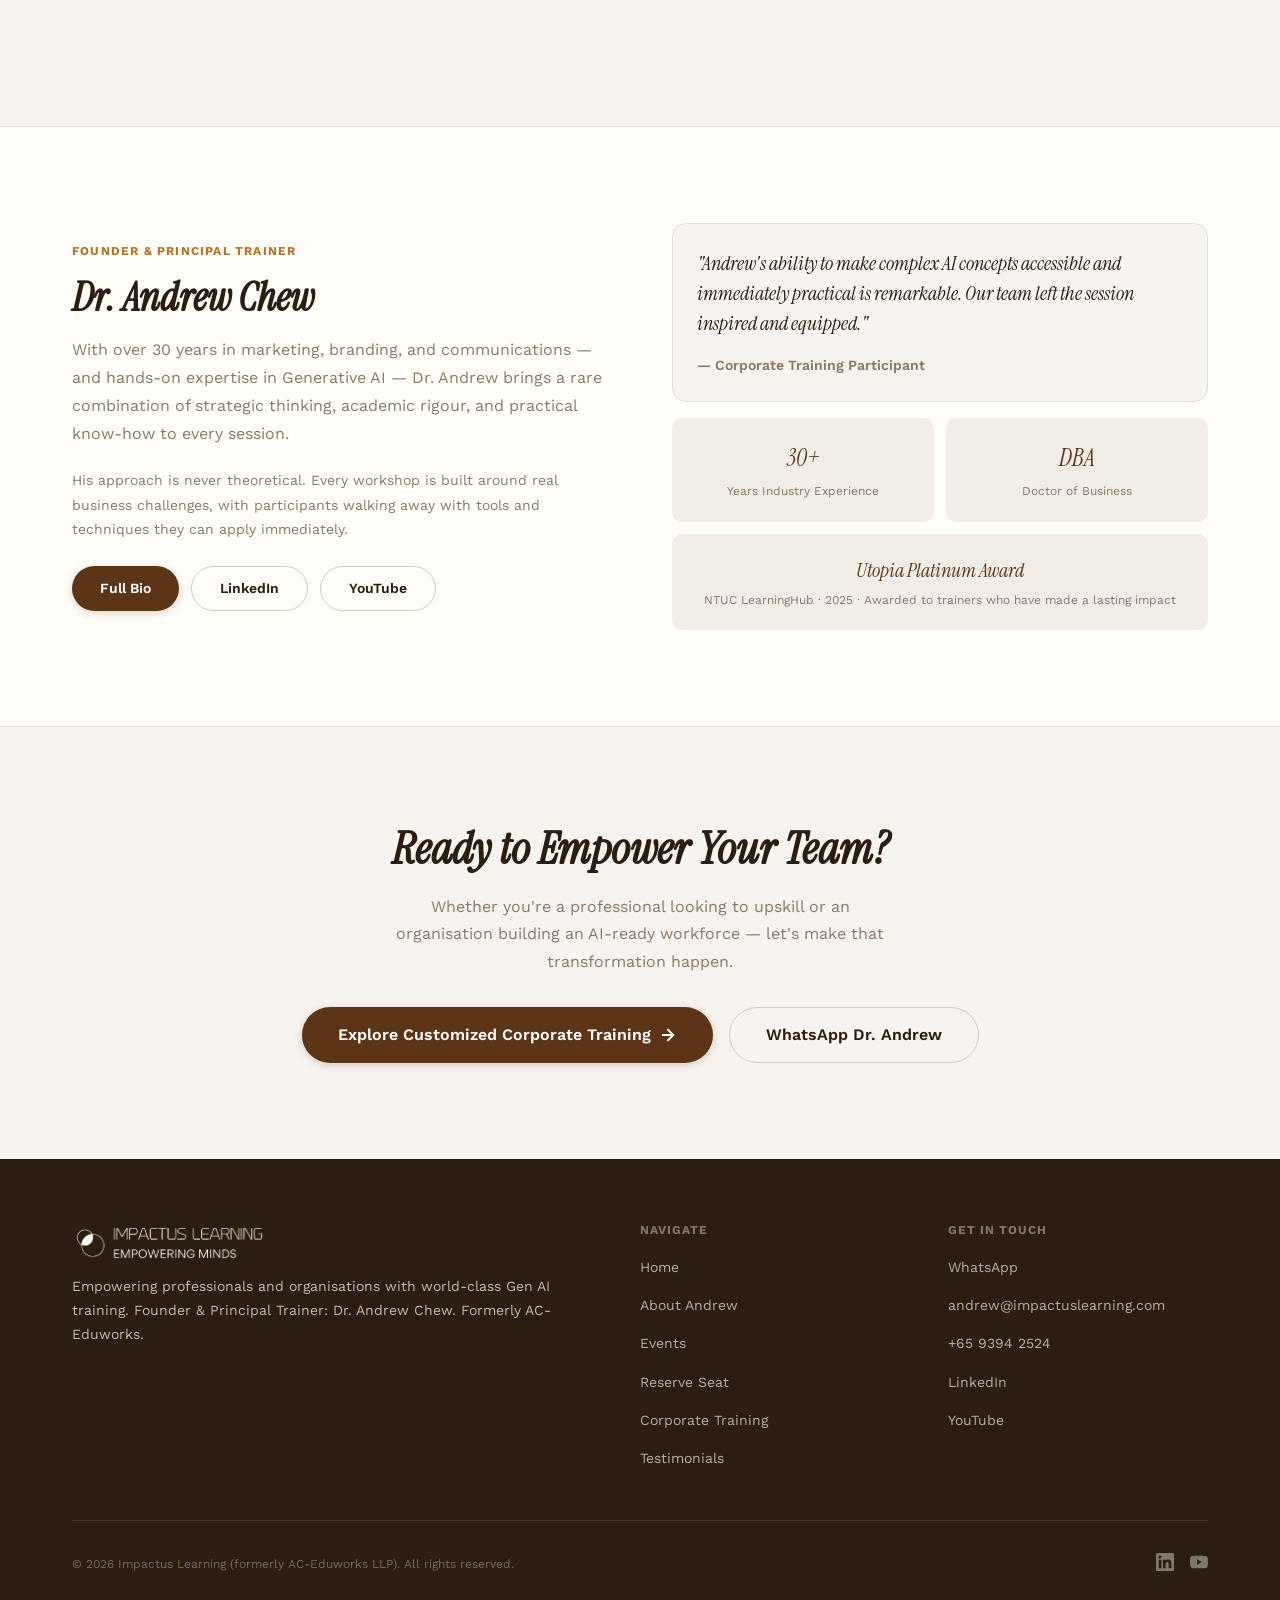
==== commit dea0dc94: "Add Google review: S Surendhiran (reviews 109 -> 110) Co-Authored-By: Claude Opus 5.5 <noreply@anthr" ====
--- a/index.html
+++ b/index.html
@@ -137,13 +137,14 @@
     <svg width="0" height="0" style="position:absolute" aria-hidden="true" focusable="false"><defs><symbol id="rvstar" viewBox="0 0 24 24"><path d="M12 2l3.09 6.26L22 9.27l-5 4.87 1.18 6.88L12 17.77l-6.18 3.25L7 14.14 2 9.27l6.91-1.01L12 2z"/></symbol></defs></svg>
     <div class="rvws__head">
       <span class="rvws__badge"><svg class="rvws__g" width="18" height="18" viewBox="0 0 24 24" xmlns="http://www.w3.org/2000/svg" aria-hidden="true"><path d="M22.56 12.25c0-.78-.07-1.53-.2-2.25H12v4.26h5.92c-.26 1.37-1.04 2.53-2.21 3.31v2.77h3.57c2.08-1.92 3.28-4.74 3.28-8.09z" fill="#4285F4"/><path d="M12 23c2.97 0 5.46-.98 7.28-2.66l-3.57-2.77c-.98.66-2.23 1.06-3.71 1.06-2.86 0-5.29-1.93-6.16-4.53H2.18v2.84C3.99 20.53 7.7 23 12 23z" fill="#34A853"/><path d="M5.84 14.09c-.22-.66-.35-1.36-.35-2.09s.13-1.43.35-2.09V7.07H2.18C1.43 8.55 1 10.22 1 12s.43 3.45 1.18 4.93l3.66-2.84z" fill="#FBBC05"/><path d="M12 5.38c1.62 0 3.06.56 4.21 1.64l3.15-3.15C17.45 2.09 14.97 1 12 1 7.7 1 3.99 3.47 2.18 7.07l3.66 2.84c.87-2.6 3.3-4.53 6.16-4.53z" fill="#EA4335"/></svg><span class="rvws__score">5.0</span><span class="rvws__stars"><svg class="rvst rvst--lg"><use href="#rvstar"/></svg><svg class="rvst rvst--lg"><use href="#rvstar"/></svg><svg class="rvst rvst--lg"><use href="#rvstar"/></svg><svg class="rvst rvst--lg"><use href="#rvstar"/></svg><svg class="rvst rvst--lg"><use href="#rvstar"/></svg></span></span>
-      <h2 class="rvws__count"><strong>109</strong> Google reviews</h2>
+      <h2 class="rvws__count"><strong>110</strong> Google reviews</h2>
       <p class="rvws__sub">Every one left by someone who sat in the class. Drag a row to explore, or click to pause.</p>
     </div>
     <div class="rvws__rows">
       <div class="rvws__vp">
         <div class="rvws__track rvws__track--a" id="rvwsRowTop" data-dir="left">
           <!-- === SET 1 (real reviews only) === -->
+          <div class="review-card"><div class="review-card__top"><div class="review-card__avatar" style="background:#4285F4;">S</div><div><div class="review-card__name">S Surendhiran</div><div class="review-card__date">November 2026</div></div></div><div class="review-card__stars"><svg class="rvst"><use href="#rvstar"/></svg><svg class="rvst"><use href="#rvstar"/></svg><svg class="rvst"><use href="#rvstar"/></svg><svg class="rvst"><use href="#rvstar"/></svg><svg class="rvst"><use href="#rvstar"/></svg></div><p class="review-card__text">"Took his time to explain in detail the course content. I am a slow learner."</p></div>
           <div class="review-card"><div class="review-card__top"><div class="review-card__avatar" style="background:#EA4335;">M</div><div><div class="review-card__name">Mak Nicholas</div><div class="review-card__date">October 2026</div></div></div><div class="review-card__stars"><svg class="rvst"><use href="#rvstar"/></svg><svg class="rvst"><use href="#rvstar"/></svg><svg class="rvst"><use href="#rvstar"/></svg><svg class="rvst"><use href="#rvstar"/></svg><svg class="rvst"><use href="#rvstar"/></svg></div><p class="review-card__text">"Learnt a lot today. Thank you Andrew!"</p></div>
           <div class="review-card"><div class="review-card__top"><div class="review-card__avatar" style="background:#FBBC04;">S</div><div><div class="review-card__name">Soon Lee</div><div class="review-card__date">October 2026</div></div></div><div class="review-card__stars"><svg class="rvst"><use href="#rvstar"/></svg><svg class="rvst"><use href="#rvstar"/></svg><svg class="rvst"><use href="#rvstar"/></svg><svg class="rvst"><use href="#rvstar"/></svg><svg class="rvst"><use href="#rvstar"/></svg></div><p class="review-card__text">"Good course. The contents and timing are just nice. No stress."</p></div>
           <div class="review-card"><div class="review-card__top"><div class="review-card__avatar" style="background:#EA4335;">B</div><div><div class="review-card__name">Beng Ha Kor</div><div class="review-card__date">October 2026</div></div></div><div class="review-card__stars"><svg class="rvst"><use href="#rvstar"/></svg><svg class="rvst"><use href="#rvstar"/></svg><svg class="rvst"><use href="#rvstar"/></svg><svg class="rvst"><use href="#rvstar"/></svg><svg class="rvst"><use href="#rvstar"/></svg></div><p class="review-card__text">"Dr Andrew copilot class enhance and enrich our learning, application that is important to use copilot with better efficiency for both work and personal application. Thumbs up for copilot coaching by Dr Andrew, Impactus!"</p></div>
@@ -238,6 +239,7 @@
           <div class="review-card"><div class="review-card__top"><div class="review-card__avatar" style="background:#EA4335;">B</div><div><div class="review-card__name">Boon Kar</div><div class="review-card__date">June 2026</div></div></div><div class="review-card__stars"><svg class="rvst"><use href="#rvstar"/></svg><svg class="rvst"><use href="#rvstar"/></svg><svg class="rvst"><use href="#rvstar"/></svg><svg class="rvst"><use href="#rvstar"/></svg><svg class="rvst"><use href="#rvstar"/></svg></div><p class="review-card__text">"Great course. Learn how to use Claude to simply and automate our tasks."</p></div>
           <div class="review-card"><div class="review-card__top"><div class="review-card__avatar" style="background:#34A853;">E</div><div><div class="review-card__name">EK Lok</div><div class="review-card__date">June 2026</div></div></div><div class="review-card__stars"><svg class="rvst"><use href="#rvstar"/></svg><svg class="rvst"><use href="#rvstar"/></svg><svg class="rvst"><use href="#rvstar"/></svg><svg class="rvst"><use href="#rvstar"/></svg><svg class="rvst"><use href="#rvstar"/></svg></div><p class="review-card__text">"I attended Master Claude: Agentic AI Masterclass and it was a very meaningful and enjoyable online class. The class was practical, engaging, and relevant for anyone who wants to understand how to use Claude more effectively. Highly recommended!"</p></div>
           <!-- === SET 2 (byte-identical duplicate — seamless loop) === -->
+          <div class="review-card"><div class="review-card__top"><div class="review-card__avatar" style="background:#4285F4;">S</div><div><div class="review-card__name">S Surendhiran</div><div class="review-card__date">November 2026</div></div></div><div class="review-card__stars"><svg class="rvst"><use href="#rvstar"/></svg><svg class="rvst"><use href="#rvstar"/></svg><svg class="rvst"><use href="#rvstar"/></svg><svg class="rvst"><use href="#rvstar"/></svg><svg class="rvst"><use href="#rvstar"/></svg></div><p class="review-card__text">"Took his time to explain in detail the course content. I am a slow learner."</p></div>
           <div class="review-card"><div class="review-card__top"><div class="review-card__avatar" style="background:#EA4335;">M</div><div><div class="review-card__name">Mak Nicholas</div><div class="review-card__date">October 2026</div></div></div><div class="review-card__stars"><svg class="rvst"><use href="#rvstar"/></svg><svg class="rvst"><use href="#rvstar"/></svg><svg class="rvst"><use href="#rvstar"/></svg><svg class="rvst"><use href="#rvstar"/></svg><svg class="rvst"><use href="#rvstar"/></svg></div><p class="review-card__text">"Learnt a lot today. Thank you Andrew!"</p></div>
           <div class="review-card"><div class="review-card__top"><div class="review-card__avatar" style="background:#FBBC04;">S</div><div><div class="review-card__name">Soon Lee</div><div class="review-card__date">October 2026</div></div></div><div class="review-card__stars"><svg class="rvst"><use href="#rvstar"/></svg><svg class="rvst"><use href="#rvstar"/></svg><svg class="rvst"><use href="#rvstar"/></svg><svg class="rvst"><use href="#rvstar"/></svg><svg class="rvst"><use href="#rvstar"/></svg></div><p class="review-card__text">"Good course. The contents and timing are just nice. No stress."</p></div>
           <div class="review-card"><div class="review-card__top"><div class="review-card__avatar" style="background:#EA4335;">B</div><div><div class="review-card__name">Beng Ha Kor</div><div class="review-card__date">October 2026</div></div></div><div class="review-card__stars"><svg class="rvst"><use href="#rvstar"/></svg><svg class="rvst"><use href="#rvstar"/></svg><svg class="rvst"><use href="#rvstar"/></svg><svg class="rvst"><use href="#rvstar"/></svg><svg class="rvst"><use href="#rvstar"/></svg></div><p class="review-card__text">"Dr Andrew copilot class enhance and enrich our learning, application that is important to use copilot with better efficiency for both work and personal application. Thumbs up for copilot coaching by Dr Andrew, Impactus!"</p></div>
@@ -429,6 +431,7 @@
           <div class="review-card"><div class="review-card__top"><div class="review-card__avatar" style="background:#EA4335;">B</div><div><div class="review-card__name">Beng Ha Kor</div><div class="review-card__date">October 2026</div></div></div><div class="review-card__stars"><svg class="rvst"><use href="#rvstar"/></svg><svg class="rvst"><use href="#rvstar"/></svg><svg class="rvst"><use href="#rvstar"/></svg><svg class="rvst"><use href="#rvstar"/></svg><svg class="rvst"><use href="#rvstar"/></svg></div><p class="review-card__text">"Dr Andrew copilot class enhance and enrich our learning, application that is important to use copilot with better efficiency for both work and personal application. Thumbs up for copilot coaching by Dr Andrew, Impactus!"</p></div>
           <div class="review-card"><div class="review-card__top"><div class="review-card__avatar" style="background:#FBBC04;">S</div><div><div class="review-card__name">Soon Lee</div><div class="review-card__date">October 2026</div></div></div><div class="review-card__stars"><svg class="rvst"><use href="#rvstar"/></svg><svg class="rvst"><use href="#rvstar"/></svg><svg class="rvst"><use href="#rvstar"/></svg><svg class="rvst"><use href="#rvstar"/></svg><svg class="rvst"><use href="#rvstar"/></svg></div><p class="review-card__text">"Good course. The contents and timing are just nice. No stress."</p></div>
           <div class="review-card"><div class="review-card__top"><div class="review-card__avatar" style="background:#EA4335;">M</div><div><div class="review-card__name">Mak Nicholas</div><div class="review-card__date">October 2026</div></div></div><div class="review-card__stars"><svg class="rvst"><use href="#rvstar"/></svg><svg class="rvst"><use href="#rvstar"/></svg><svg class="rvst"><use href="#rvstar"/></svg><svg class="rvst"><use href="#rvstar"/></svg><svg class="rvst"><use href="#rvstar"/></svg></div><p class="review-card__text">"Learnt a lot today. Thank you Andrew!"</p></div>
+          <div class="review-card"><div class="review-card__top"><div class="review-card__avatar" style="background:#4285F4;">S</div><div><div class="review-card__name">S Surendhiran</div><div class="review-card__date">November 2026</div></div></div><div class="review-card__stars"><svg class="rvst"><use href="#rvstar"/></svg><svg class="rvst"><use href="#rvstar"/></svg><svg class="rvst"><use href="#rvstar"/></svg><svg class="rvst"><use href="#rvstar"/></svg><svg class="rvst"><use href="#rvstar"/></svg></div><p class="review-card__text">"Took his time to explain in detail the course content. I am a slow learner."</p></div>
           <!-- === SET 2 (byte-identical duplicate — seamless loop) === -->
           <div class="review-card"><div class="review-card__top"><div class="review-card__avatar" style="background:#34A853;">E</div><div><div class="review-card__name">EK Lok</div><div class="review-card__date">June 2026</div></div></div><div class="review-card__stars"><svg class="rvst"><use href="#rvstar"/></svg><svg class="rvst"><use href="#rvstar"/></svg><svg class="rvst"><use href="#rvstar"/></svg><svg class="rvst"><use href="#rvstar"/></svg><svg class="rvst"><use href="#rvstar"/></svg></div><p class="review-card__text">"I attended Master Claude: Agentic AI Masterclass and it was a very meaningful and enjoyable online class. The class was practical, engaging, and relevant for anyone who wants to understand how to use Claude more effectively. Highly recommended!"</p></div>
           <div class="review-card"><div class="review-card__top"><div class="review-card__avatar" style="background:#EA4335;">B</div><div><div class="review-card__name">Boon Kar</div><div class="review-card__date">June 2026</div></div></div><div class="review-card__stars"><svg class="rvst"><use href="#rvstar"/></svg><svg class="rvst"><use href="#rvstar"/></svg><svg class="rvst"><use href="#rvstar"/></svg><svg class="rvst"><use href="#rvstar"/></svg><svg class="rvst"><use href="#rvstar"/></svg></div><p class="review-card__text">"Great course. Learn how to use Claude to simply and automate our tasks."</p></div>
@@ -523,6 +526,7 @@
           <div class="review-card"><div class="review-card__top"><div class="review-card__avatar" style="background:#EA4335;">B</div><div><div class="review-card__name">Beng Ha Kor</div><div class="review-card__date">October 2026</div></div></div><div class="review-card__stars"><svg class="rvst"><use href="#rvstar"/></svg><svg class="rvst"><use href="#rvstar"/></svg><svg class="rvst"><use href="#rvstar"/></svg><svg class="rvst"><use href="#rvstar"/></svg><svg class="rvst"><use href="#rvstar"/></svg></div><p class="review-card__text">"Dr Andrew copilot class enhance and enrich our learning, application that is important to use copilot with better efficiency for both work and personal application. Thumbs up for copilot coaching by Dr Andrew, Impactus!"</p></div>
           <div class="review-card"><div class="review-card__top"><div class="review-card__avatar" style="background:#FBBC04;">S</div><div><div class="review-card__name">Soon Lee</div><div class="review-card__date">October 2026</div></div></div><div class="review-card__stars"><svg class="rvst"><use href="#rvstar"/></svg><svg class="rvst"><use href="#rvstar"/></svg><svg class="rvst"><use href="#rvstar"/></svg><svg class="rvst"><use href="#rvstar"/></svg><svg class="rvst"><use href="#rvstar"/></svg></div><p class="review-card__text">"Good course. The contents and timing are just nice. No stress."</p></div>
           <div class="review-card"><div class="review-card__top"><div class="review-card__avatar" style="background:#EA4335;">M</div><div><div class="review-card__name">Mak Nicholas</div><div class="review-card__date">October 2026</div></div></div><div class="review-card__stars"><svg class="rvst"><use href="#rvstar"/></svg><svg class="rvst"><use href="#rvstar"/></svg><svg class="rvst"><use href="#rvstar"/></svg><svg class="rvst"><use href="#rvstar"/></svg><svg class="rvst"><use href="#rvstar"/></svg></div><p class="review-card__text">"Learnt a lot today. Thank you Andrew!"</p></div>
+          <div class="review-card"><div class="review-card__top"><div class="review-card__avatar" style="background:#4285F4;">S</div><div><div class="review-card__name">S Surendhiran</div><div class="review-card__date">November 2026</div></div></div><div class="review-card__stars"><svg class="rvst"><use href="#rvstar"/></svg><svg class="rvst"><use href="#rvstar"/></svg><svg class="rvst"><use href="#rvstar"/></svg><svg class="rvst"><use href="#rvstar"/></svg><svg class="rvst"><use href="#rvstar"/></svg></div><p class="review-card__text">"Took his time to explain in detail the course content. I am a slow learner."</p></div>
         </div>
       </div>
     </div>
--- a/css/style.css
+++ b/css/style.css
@@ -1391,6 +1391,79 @@
   letter-spacing: 0.02em;
 }
 
+/* — Teams Trained (client logos) — */
+.trained { padding: var(--space-16) 0 var(--space-14); }
+.trained__tag, .trained__title { text-align: center; }
+.trained__title { margin-bottom: var(--space-10); }
+.trained__grid {
+  list-style: none; margin: 0 auto; padding: 0;
+  display: flex; flex-wrap: wrap; justify-content: center;
+  gap: var(--space-6) var(--space-5);
+  max-width: 1040px;
+}
+.trained__item {
+  flex: 0 1 calc((100% - 4 * var(--space-5)) / 5);
+  min-width: 0;
+  display: flex; flex-direction: column; align-items: center;
+  text-align: center;
+}
+.trained__mark {
+  width: 100%; height: 96px;
+  display: flex; align-items: center; justify-content: center;
+  padding: var(--space-4) var(--space-5);
+  background: #fff;
+  border: 1px solid var(--color-divider);
+  border-radius: var(--radius-md);
+  margin-bottom: var(--space-3);
+}
+.trained__mark img {
+  max-width: 100%; max-height: 44px;
+  width: auto; height: auto; object-fit: contain;
+  filter: grayscale(1); opacity: 0.72;
+  transition: filter 0.25s ease, opacity 0.25s ease;
+}
+.trained__item:hover .trained__mark img { filter: none; opacity: 1; }
+.trained__mark--compact img { max-height: 60px; }
+.trained__name {
+  font-size: var(--text-sm); font-weight: 600;
+  color: var(--color-text); line-height: 1.35;
+}
+.trained__type {
+  font-size: var(--text-xs); color: var(--color-text-muted);
+  margin-top: 2px;
+}
+.trained__talks {
+  text-align: center; max-width: 720px;
+  margin: var(--space-10) auto 0;
+  font-size: var(--text-sm); color: var(--color-text-muted); line-height: 1.7;
+}
+.trained__talks-label {
+  display: block;
+  font-size: var(--text-xs); font-weight: 700;
+  text-transform: uppercase; letter-spacing: 0.1em;
+  color: var(--color-accent);
+  margin-bottom: var(--space-1);
+}
+.trained__note {
+  text-align: center; max-width: 640px;
+  margin: var(--space-6) auto 0;
+  font-size: var(--text-xs); color: var(--color-text-subtle); line-height: 1.6;
+}
+[data-theme="dark"] .trained__mark { background: #F4EFE8; border-color: var(--color-divider); }
+@media (max-width: 900px) {
+  .trained__item { flex-basis: calc((100% - 2 * var(--space-5)) / 3); }
+}
+@media (max-width: 560px) {
+  .trained__grid { gap: var(--space-5) var(--space-4); }
+  .trained__item { flex-basis: calc((100% - var(--space-4)) / 2); }
+  .trained__mark { height: 84px; padding: var(--space-3) var(--space-4); }
+  .trained__mark img { max-height: 38px; }
+  .trained__mark--compact img { max-height: 52px; }
+}
+@media (prefers-reduced-motion: reduce) {
+  .trained__mark img { transition: none; }
+}
+
 /* — Split: Skills + Credentials — */
 .about-split {
   display: grid;
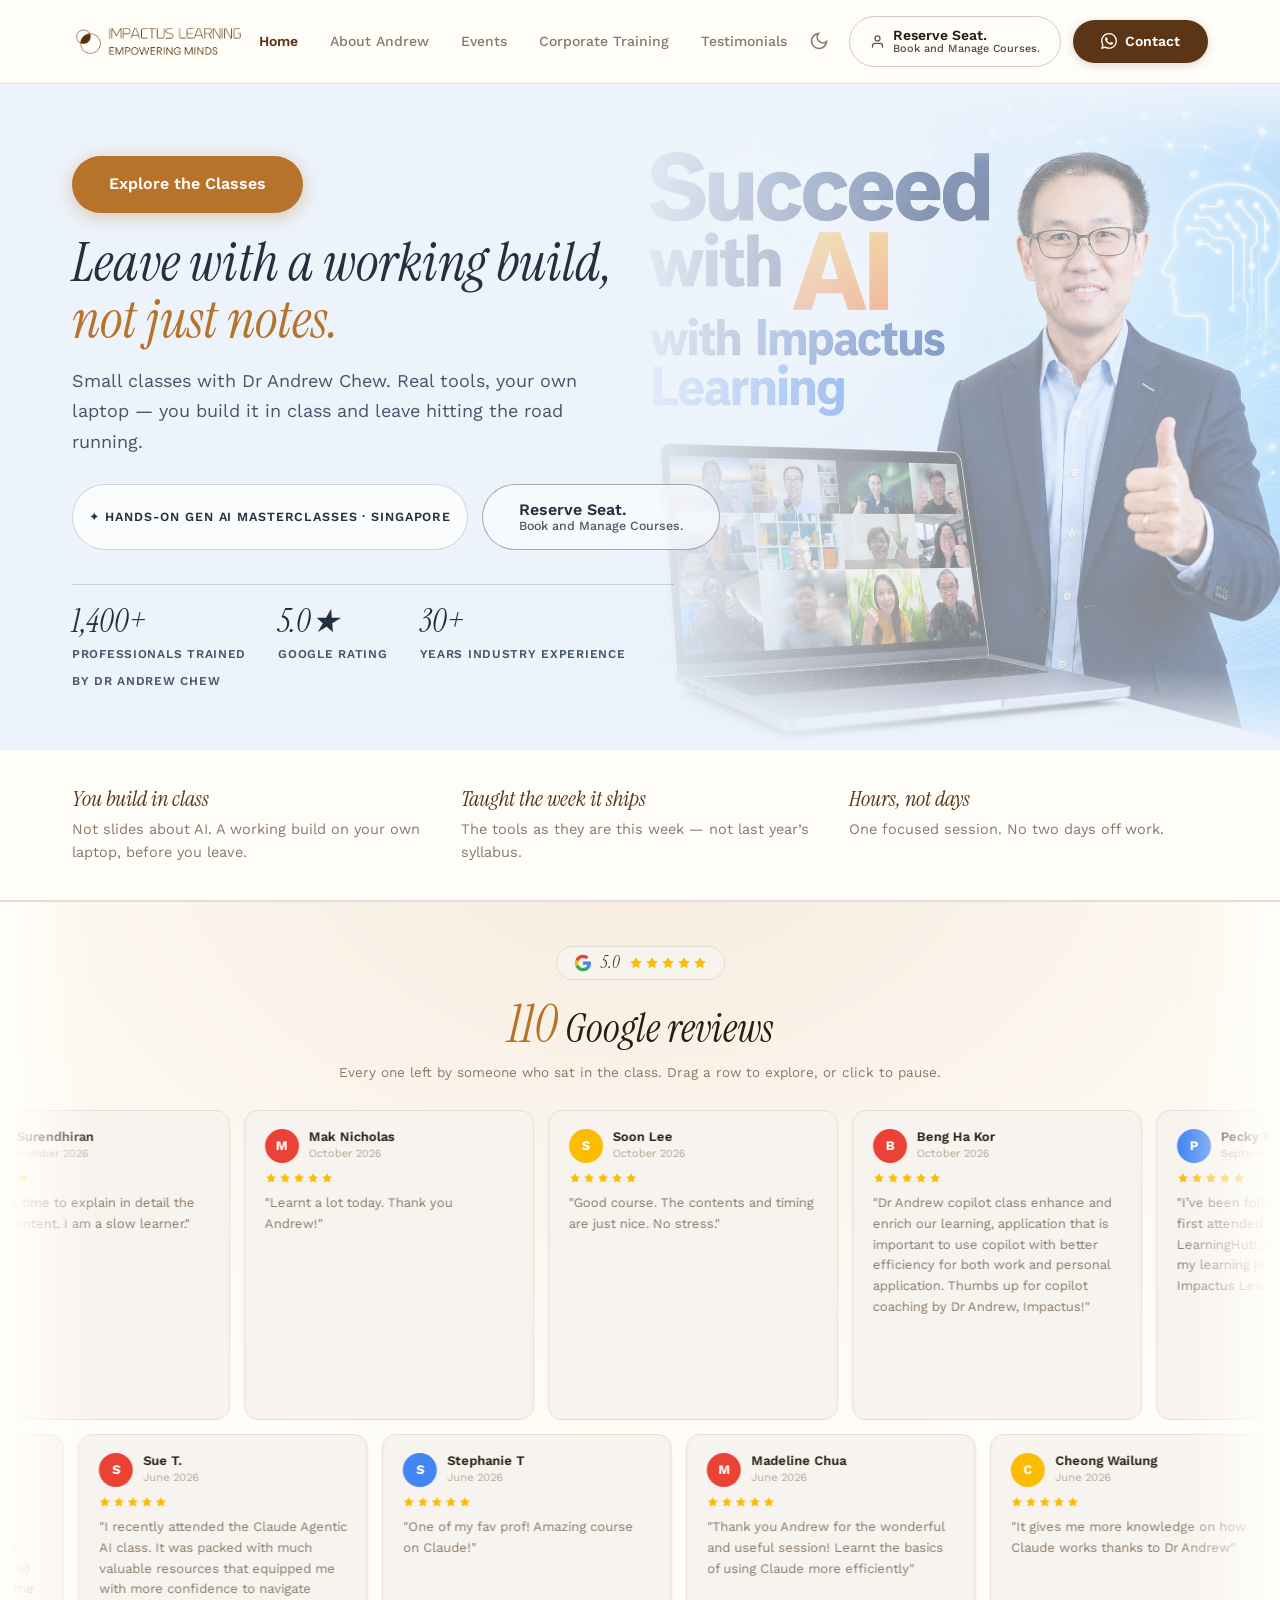
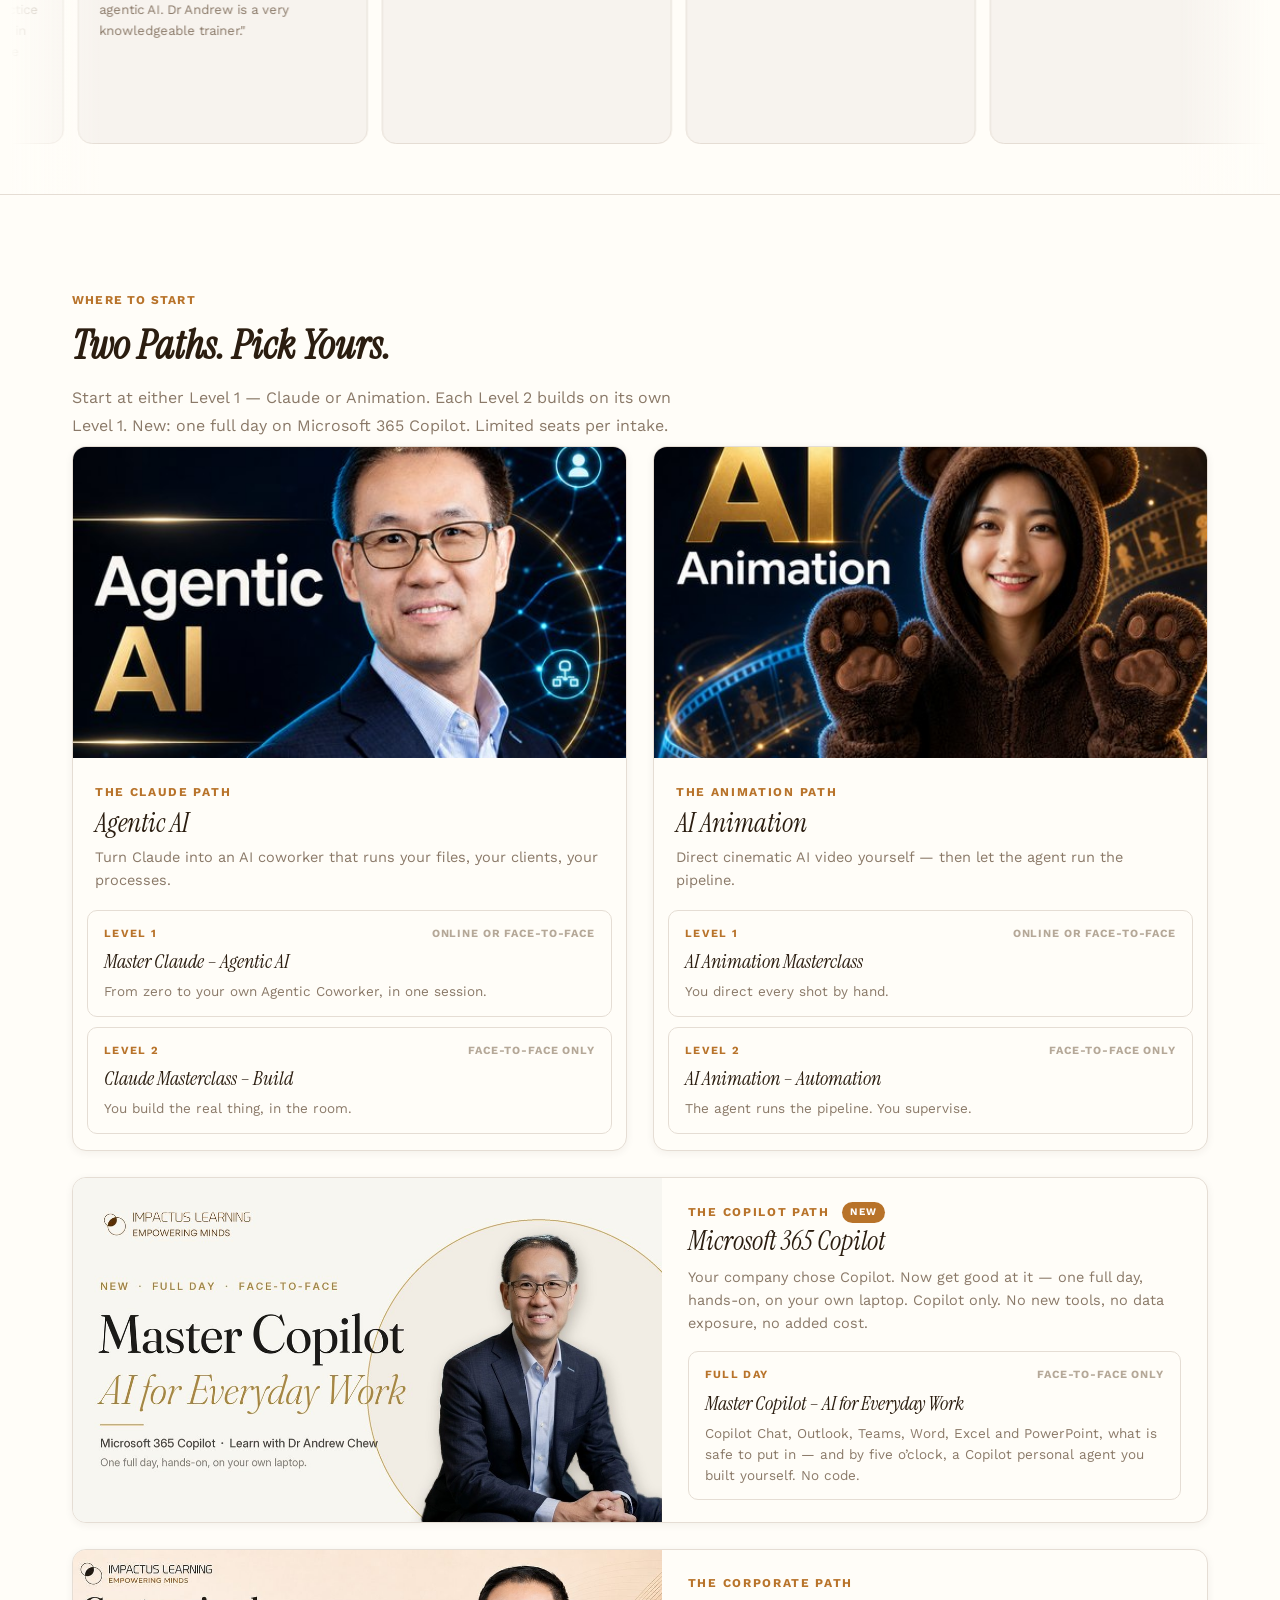
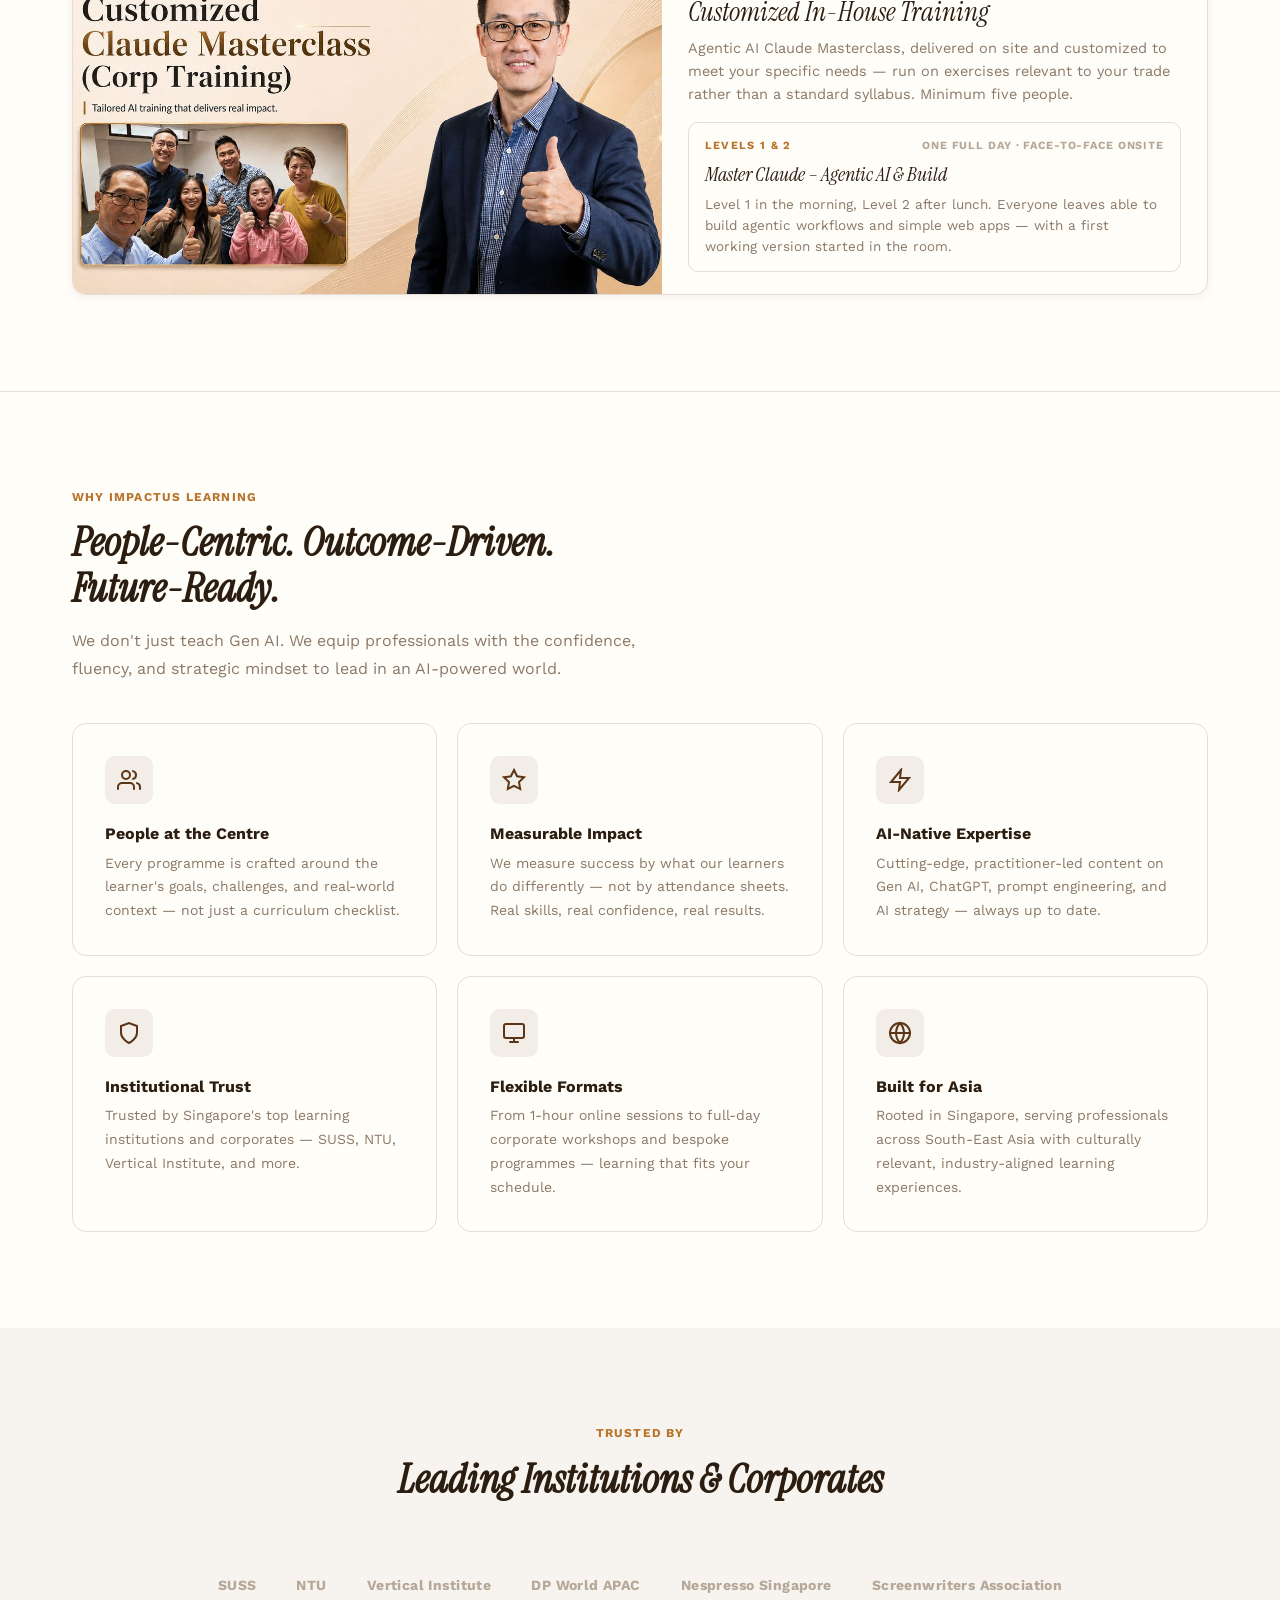
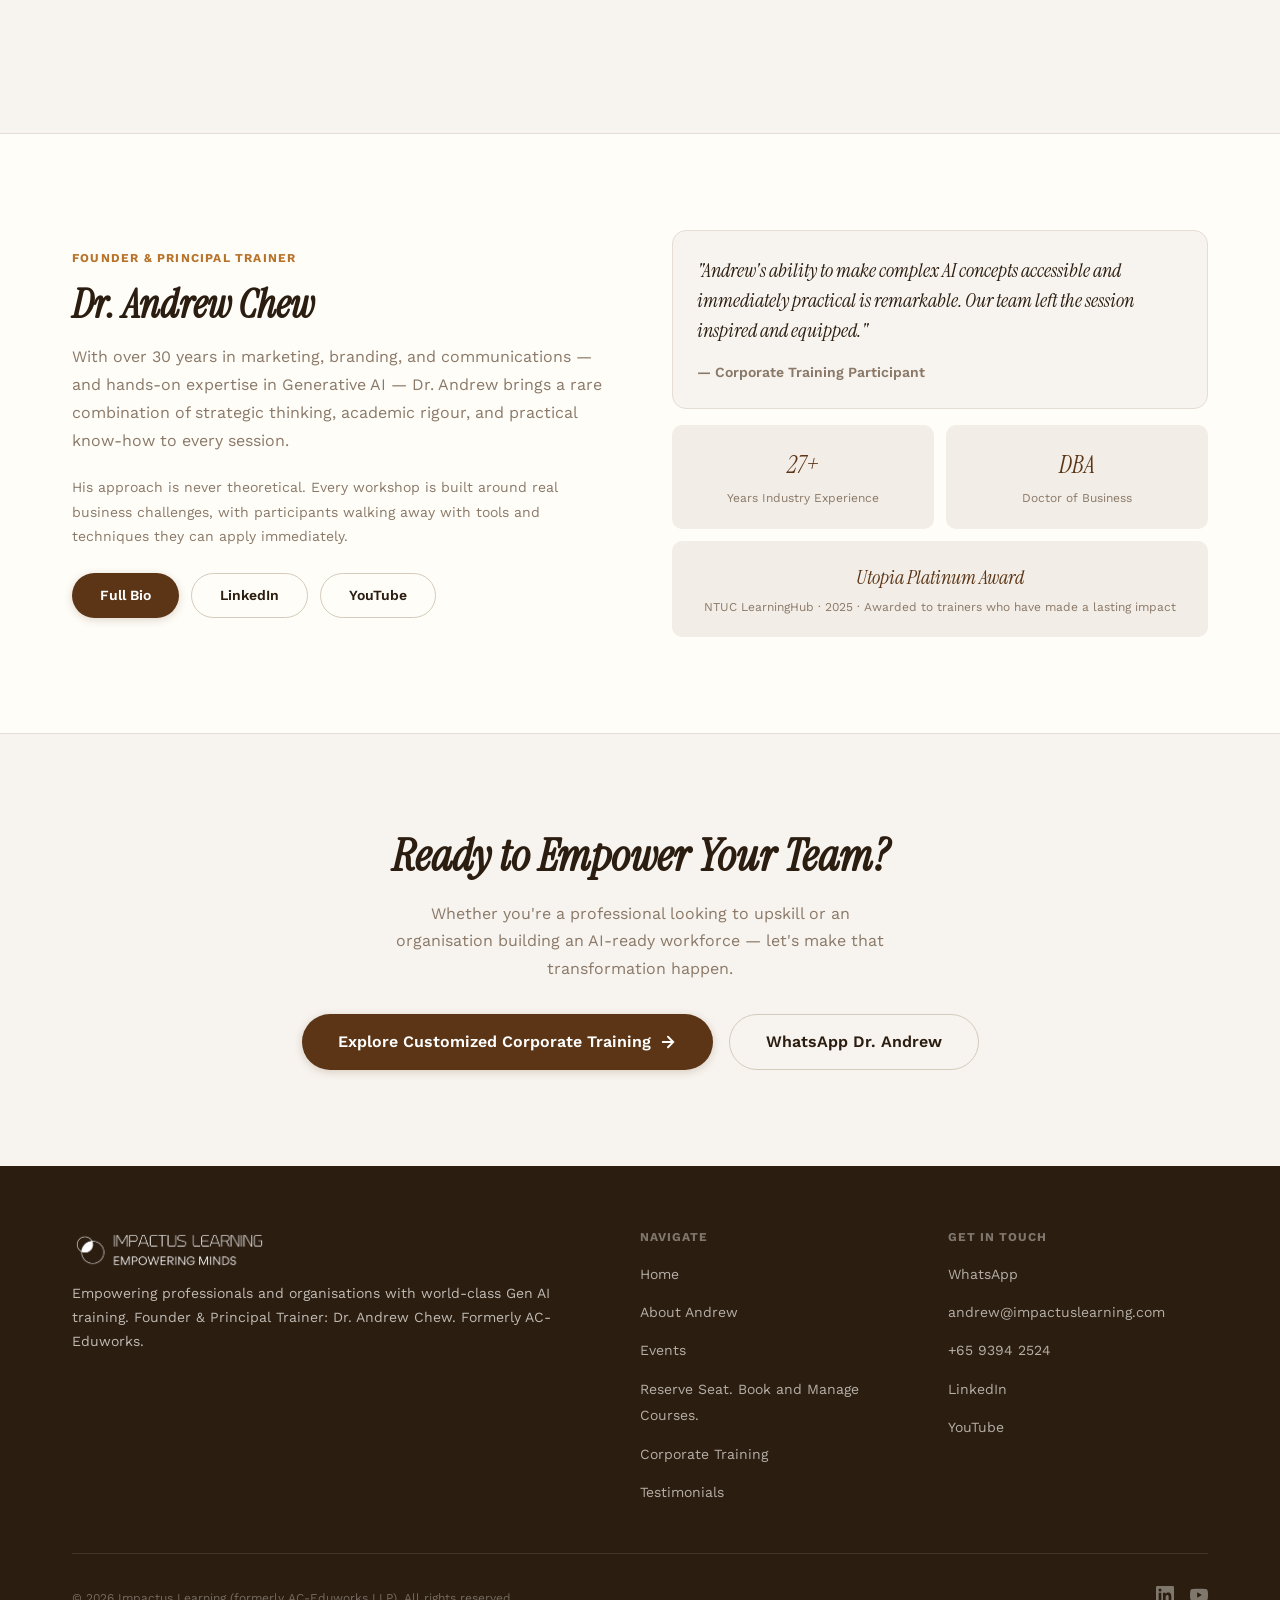
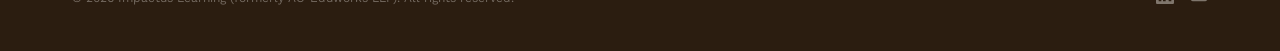
==== commit 0683b70b: "Header, drawer and portal labels: "Reserve Seat" -> "Reserve Seat. Book and Manage Courses." Andrew," ====
--- a/index.html
+++ b/index.html
@@ -43,7 +43,7 @@
   <link rel="preconnect" href="https://fonts.googleapis.com">
   <link rel="preconnect" href="https://fonts.gstatic.com" crossorigin>
   <link href="https://fonts.googleapis.com/css2?family=Instrument+Serif:ital@0;1&family=Work+Sans:wght@300..700&display=swap" rel="stylesheet">
-  <link rel="stylesheet" href="css/style.css?v=landing-v10">
+  <link rel="stylesheet" href="css/style.css?v=landing-v11">
   <link rel="icon" type="image/x-icon" href="favicon.ico">
   <link rel="apple-touch-icon" href="images/apple-touch-icon.png">
 </head>
@@ -65,7 +65,7 @@
               <svg width="18" height="18" viewBox="0 0 24 24" fill="none" stroke="currentColor" stroke-width="2.5" stroke-linecap="round"><path d="M18 6L6 18M6 6l12 12"/></svg>
             </button>
           </li>
-          <li class="nav__portal-item"><a href="https://events.impactuslearning.com/portal/" target="_blank" rel="noopener"><svg width="16" height="16" viewBox="0 0 24 24" fill="none" stroke="currentColor" stroke-width="2" stroke-linecap="round" stroke-linejoin="round"><path d="M20 21v-2a4 4 0 0 0-4-4H8a4 4 0 0 0-4 4v2"/><circle cx="12" cy="7" r="4"/></svg> Reserve Seat</a></li>
+          <li class="nav__portal-item"><a href="https://events.impactuslearning.com/portal/" target="_blank" rel="noopener"><svg width="16" height="16" viewBox="0 0 24 24" fill="none" stroke="currentColor" stroke-width="2" stroke-linecap="round" stroke-linejoin="round"><path d="M20 21v-2a4 4 0 0 0-4-4H8a4 4 0 0 0-4 4v2"/><circle cx="12" cy="7" r="4"/></svg> <span class="rs2"><span class="rs2__a">Reserve Seat.</span> <span class="rs2__b">Book and Manage Courses.</span></span></a></li>
                     <li><a href="index.html" class="active">Home</a></li>
           <li><a href="about.html">About Andrew</a></li>
           <li><a href="https://events.impactuslearning.com" target="_blank" rel="noopener">Events</a></li>
@@ -78,7 +78,7 @@
           <button class="theme-toggle" data-theme-toggle aria-label="Toggle theme">
             <svg width="20" height="20" viewBox="0 0 24 24" fill="none" stroke="currentColor" stroke-width="2"><path d="M21 12.79A9 9 0 1 1 11.21 3 7 7 0 0 0 21 12.79z"/></svg>
           </button>
-          <a href="https://events.impactuslearning.com/portal/" class="btn btn--outline nav__portal" target="_blank" rel="noopener"><svg width="15" height="15" viewBox="0 0 24 24" fill="none" stroke="currentColor" stroke-width="2" stroke-linecap="round" stroke-linejoin="round"><path d="M20 21v-2a4 4 0 0 0-4-4H8a4 4 0 0 0-4 4v2"/><circle cx="12" cy="7" r="4"/></svg> Reserve Seat</a>
+          <a href="https://events.impactuslearning.com/portal/" class="btn btn--outline nav__portal" target="_blank" rel="noopener"><svg width="15" height="15" viewBox="0 0 24 24" fill="none" stroke="currentColor" stroke-width="2" stroke-linecap="round" stroke-linejoin="round"><path d="M20 21v-2a4 4 0 0 0-4-4H8a4 4 0 0 0-4 4v2"/><circle cx="12" cy="7" r="4"/></svg> <span class="rs2"><span class="rs2__a">Reserve Seat.</span> <span class="rs2__b">Book and Manage Courses.</span></span></a>
           <a href="https://wa.me/6593942524" class="btn btn--primary" target="_blank" rel="noopener">
             <svg width="16" height="16" viewBox="0 0 24 24" fill="currentColor"><path d="M17.472 14.382c-.297-.149-1.758-.867-2.03-.967-.273-.099-.471-.148-.67.15-.197.297-.767.966-.94 1.164-.173.199-.347.223-.644.075-.297-.15-1.255-.463-2.39-1.475-.883-.788-1.48-1.761-1.653-2.059-.173-.297-.018-.458.13-.606.134-.133.298-.347.446-.52.149-.174.198-.298.298-.497.099-.198.05-.371-.025-.52-.075-.149-.669-1.612-.916-2.207-.242-.579-.487-.5-.669-.51-.173-.008-.371-.01-.57-.01-.198 0-.52.074-.792.372-.272.297-1.04 1.016-1.04 2.479 0 1.462 1.065 2.875 1.213 3.074.149.198 2.096 3.2 5.077 4.487.709.306 1.262.489 1.694.625.712.227 1.36.195 1.871.118.571-.085 1.758-.719 2.006-1.413.248-.694.248-1.289.173-1.413-.074-.124-.272-.198-.57-.347m-5.421 7.403h-.004a9.87 9.87 0 01-5.031-1.378l-.361-.214-3.741.982.998-3.648-.235-.374a9.86 9.86 0 01-1.51-5.26c.001-5.45 4.436-9.884 9.888-9.884 2.64 0 5.122 1.03 6.988 2.898a9.825 9.825 0 012.893 6.994c-.003 5.45-4.437 9.884-9.885 9.884m8.413-18.297A11.815 11.815 0 0012.05 0C5.495 0 .16 5.335.157 11.892c0 2.096.547 4.142 1.588 5.945L.057 24l6.305-1.654a11.882 11.882 0 005.683 1.448h.005c6.554 0 11.89-5.335 11.893-11.893a11.821 11.821 0 00-3.48-8.413z"/></svg>
             Contact
@@ -102,7 +102,7 @@
       <p class="heroX__sub">Small classes with Dr Andrew Chew. Real tools, your own laptop &mdash; you build it in class and leave hitting the road running.</p>
       <div class="heroX__actions">
         <a href="#paths" class="heroX__badge heroX__badge--link">&#10022; Hands-on Gen AI masterclasses &middot; Singapore</a>
-        <a href="https://events.impactuslearning.com/portal/" class="btn btn--lg btn--hero-ghost" target="_blank" rel="noopener">Reserve Seat Portal</a>
+        <a href="https://events.impactuslearning.com/portal/" class="btn btn--lg btn--hero-ghost" target="_blank" rel="noopener"><span class="rs2"><span class="rs2__a">Reserve Seat.</span> <span class="rs2__b">Book and Manage Courses.</span></span></a>
       </div>
       <div class="heroX__proof">
         <div class="heroX__stat"><strong data-count="1400" data-suffix="+">0</strong><span>Professionals trained<br>by Dr Andrew Chew</span></div>
@@ -761,7 +761,7 @@
                       <li><a href="index.html" class="active">Home</a></li>
           <li><a href="about.html">About Andrew</a></li>
           <li><a href="https://events.impactuslearning.com" target="_blank" rel="noopener">Events</a></li>
-          <li><a href="https://events.impactuslearning.com/portal/" target="_blank" rel="noopener">Reserve Seat</a></li>
+          <li><a href="https://events.impactuslearning.com/portal/" target="_blank" rel="noopener">Reserve Seat. Book and Manage Courses.</a></li>
           <li><a href="training.html">Corporate Training</a></li>
           <li><a href="testimonials.html">Testimonials</a></li>
           <!-- <li><a href="rebrand.html">Our Story</a></li> -->
--- a/css/style.css
+++ b/css/style.css
@@ -2346,3 +2346,13 @@
   .cs-latest__body { padding: var(--space-6); }
   .cs-quotes { grid-template-columns: 1fr; gap: var(--space-4); }
 }
+
+/* Two-line "Reserve Seat. / Book and Manage Courses." label (Andrew, 17 Nov 2026) */
+.rs2 { display: inline-flex; flex-direction: column; align-items: flex-start; line-height: 1.15; text-align: left; white-space: nowrap; }
+.rs2__b { font-size: 0.78em; font-weight: 500; opacity: 0.8; }
+/* Mid-width desktop (769–1200px): keep the two-line capsule compact so the logo keeps its size */
+@media (min-width: 769px) and (max-width: 1200px) {
+  .nav__portal { padding: 8px 14px; }
+  .nav__portal svg { display: none; }
+  .nav__portal .rs2__b { font-size: 0.72em; }
+}
